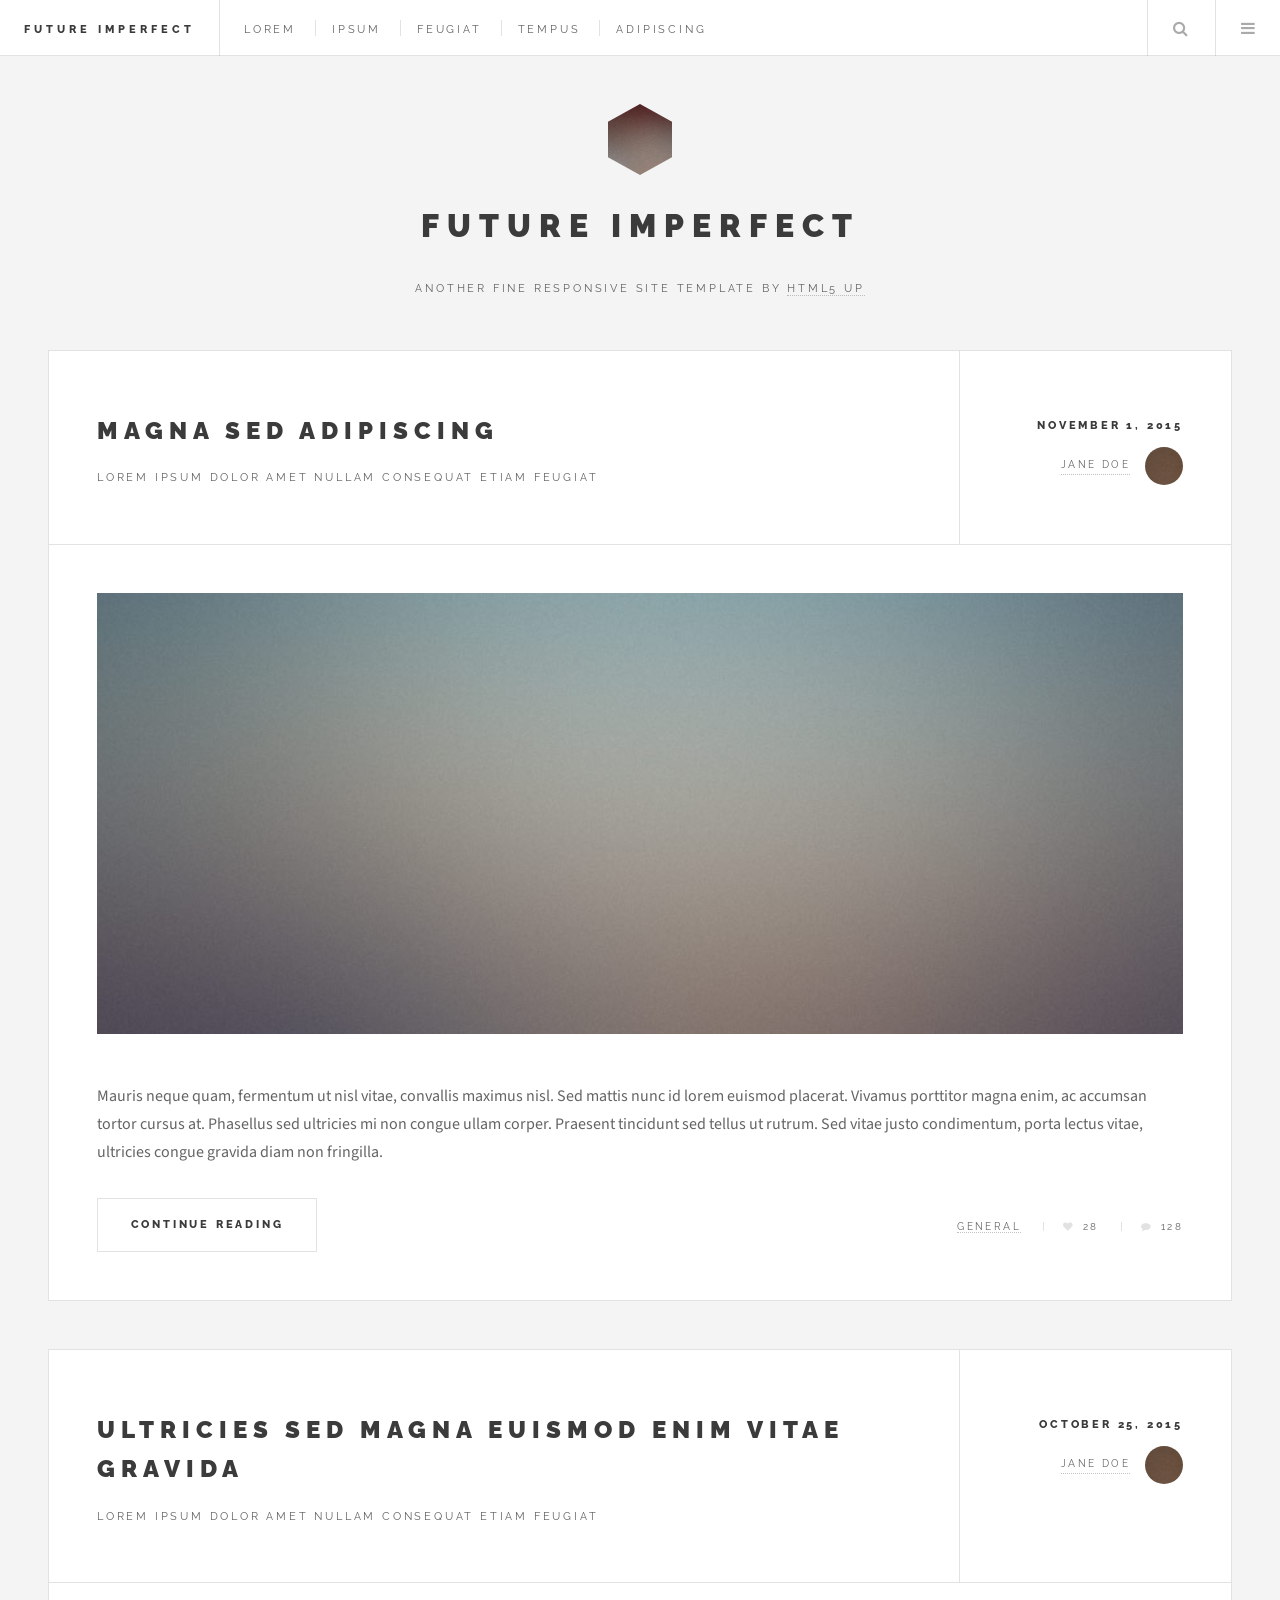
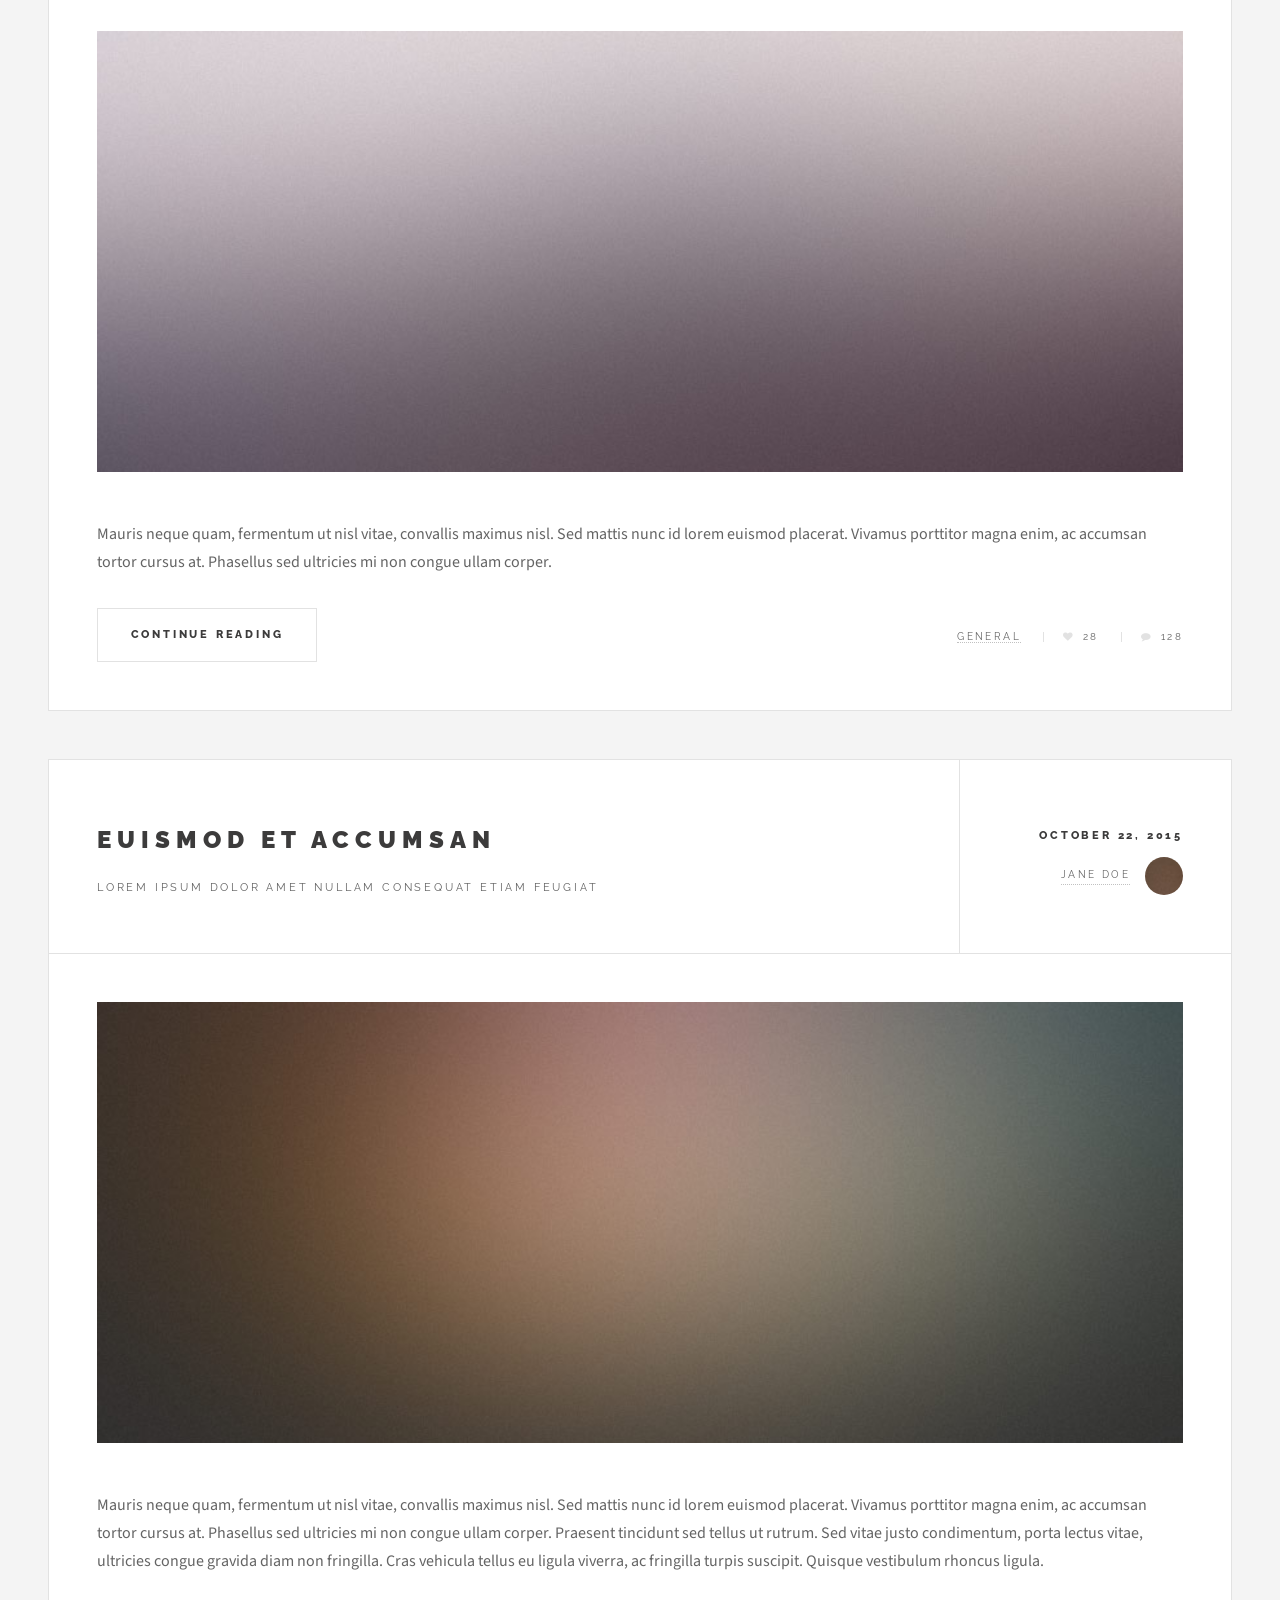
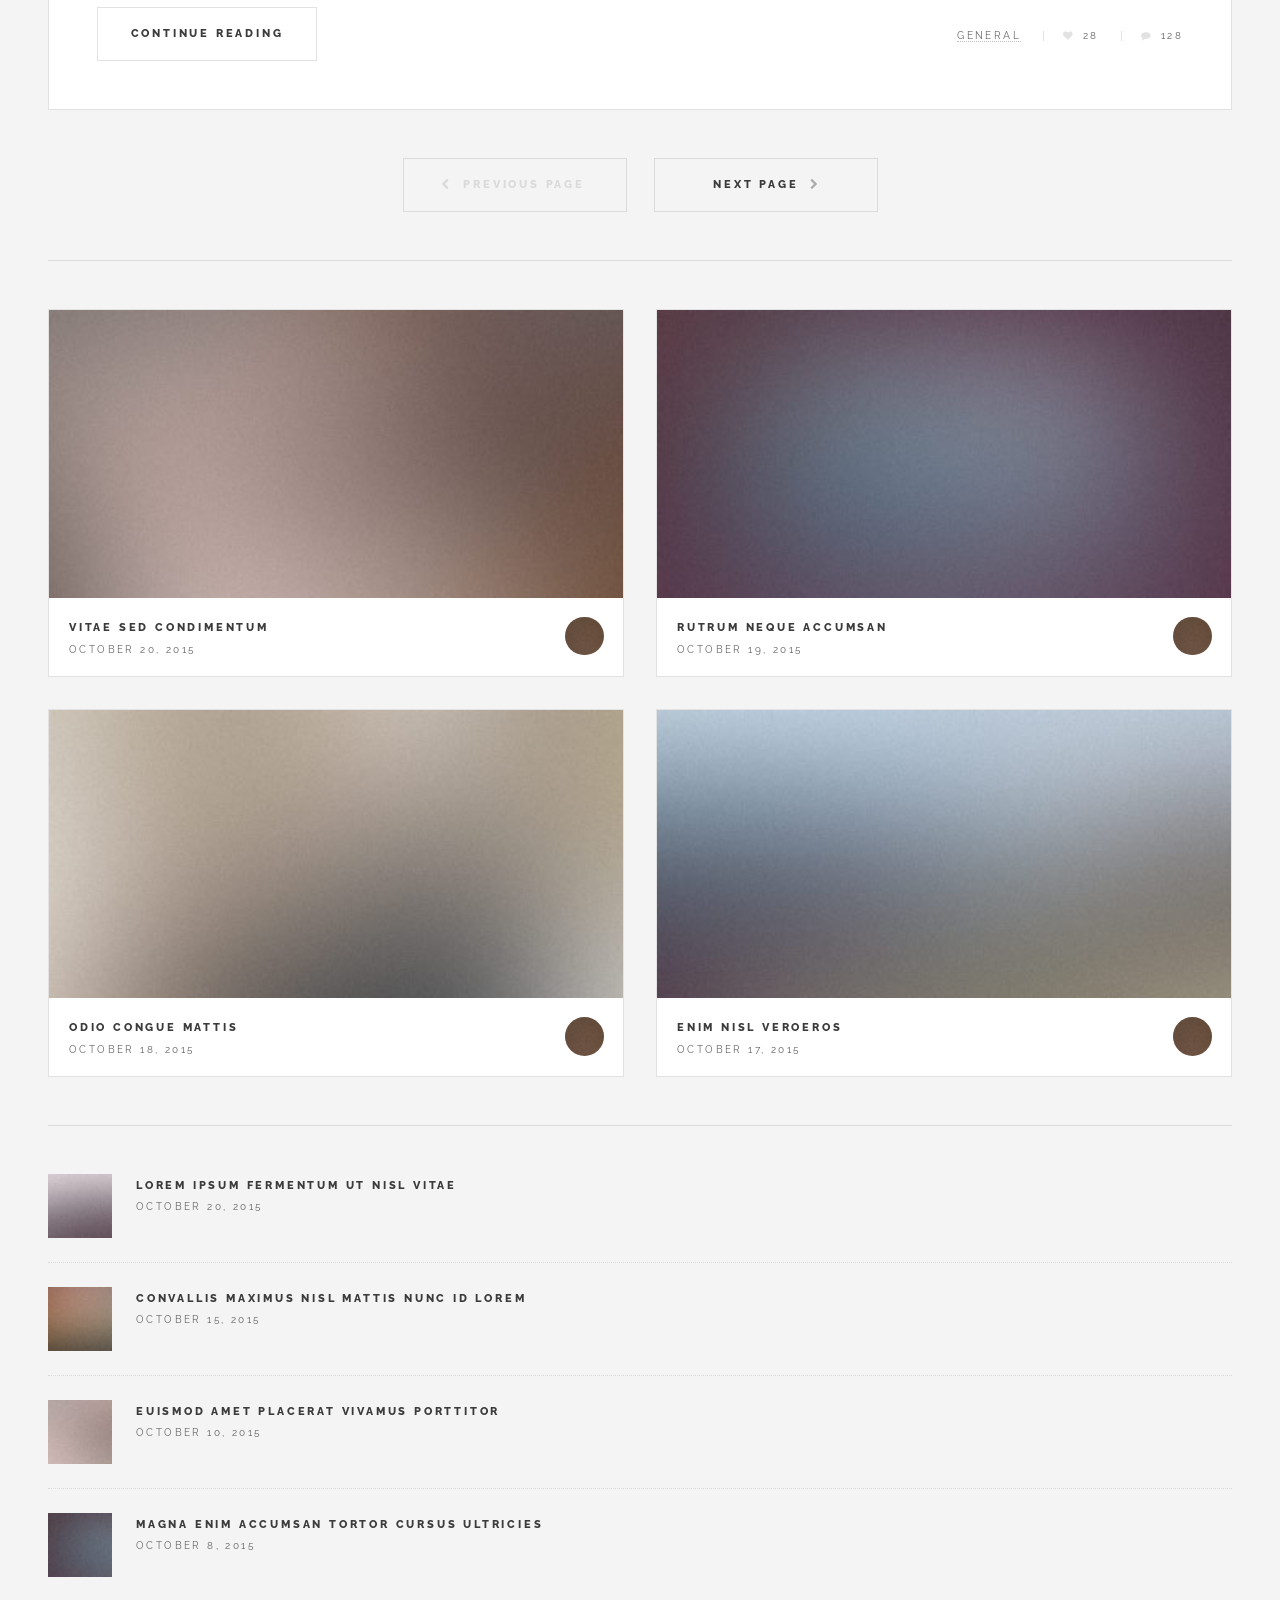
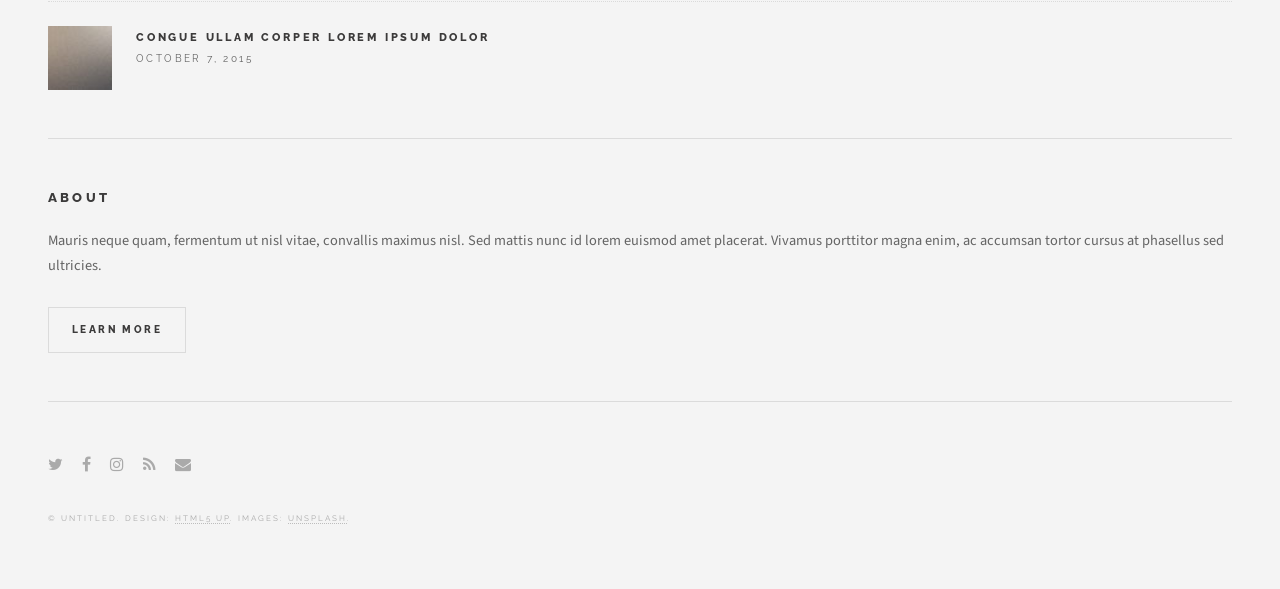
==== index.html @ 2a2ca104 "Init" ====
<!DOCTYPE HTML>
<!--
	Future Imperfect by HTML5 UP
	html5up.net | @ajlkn
	Free for personal and commercial use under the CCA 3.0 license (html5up.net/license)
-->
<html>
	<head>
		<title>Future Imperfect by HTML5 UP</title>
		<meta charset="utf-8" />
		<meta name="viewport" content="width=device-width, initial-scale=1" />
		<!--[if lte IE 8]><script src="assets/js/ie/html5shiv.js"></script><![endif]-->
		<link rel="stylesheet" href="assets/css/main.css" />
		<!--[if lte IE 9]><link rel="stylesheet" href="assets/css/ie9.css" /><![endif]-->
		<!--[if lte IE 8]><link rel="stylesheet" href="assets/css/ie8.css" /><![endif]-->
	</head>
	<body>

		<!-- Wrapper -->
			<div id="wrapper">

				<!-- Header -->
					<header id="header">
						<h1><a href="#">Future Imperfect</a></h1>
						<nav class="links">
							<ul>
								<li><a href="#">Lorem</a></li>
								<li><a href="#">Ipsum</a></li>
								<li><a href="#">Feugiat</a></li>
								<li><a href="#">Tempus</a></li>
								<li><a href="#">Adipiscing</a></li>
							</ul>
						</nav>
						<nav class="main">
							<ul>
								<li class="search">
									<a class="fa-search" href="#search">Search</a>
									<form id="search" method="get" action="#">
										<input type="text" name="query" placeholder="Search" />
									</form>
								</li>
								<li class="menu">
									<a class="fa-bars" href="#menu">Menu</a>
								</li>
							</ul>
						</nav>
					</header>

				<!-- Menu -->
					<section id="menu">

						<!-- Search -->
							<section>
								<form class="search" method="get" action="#">
									<input type="text" name="query" placeholder="Search" />
								</form>
							</section>

						<!-- Links -->
							<section>
								<ul class="links">
									<li>
										<a href="#">
											<h3>Lorem ipsum</h3>
											<p>Feugiat tempus veroeros dolor</p>
										</a>
									</li>
									<li>
										<a href="#">
											<h3>Dolor sit amet</h3>
											<p>Sed vitae justo condimentum</p>
										</a>
									</li>
									<li>
										<a href="#">
											<h3>Feugiat veroeros</h3>
											<p>Phasellus sed ultricies mi congue</p>
										</a>
									</li>
									<li>
										<a href="#">
											<h3>Etiam sed consequat</h3>
											<p>Porta lectus amet ultricies</p>
										</a>
									</li>
								</ul>
							</section>

						<!-- Actions -->
							<section>
								<ul class="actions vertical">
									<li><a href="#" class="button big fit">Log In</a></li>
								</ul>
							</section>

					</section>

				<!-- Main -->
					<div id="main">

						<!-- Post -->
							<article class="post">
								<header>
									<div class="title">
										<h2><a href="#">Magna sed adipiscing</a></h2>
										<p>Lorem ipsum dolor amet nullam consequat etiam feugiat</p>
									</div>
									<div class="meta">
										<time class="published" datetime="2015-11-01">November 1, 2015</time>
										<a href="#" class="author"><span class="name">Jane Doe</span><img src="images/avatar.jpg" alt="" /></a>
									</div>
								</header>
								<a href="#" class="image featured"><img src="images/pic01.jpg" alt="" /></a>
								<p>Mauris neque quam, fermentum ut nisl vitae, convallis maximus nisl. Sed mattis nunc id lorem euismod placerat. Vivamus porttitor magna enim, ac accumsan tortor cursus at. Phasellus sed ultricies mi non congue ullam corper. Praesent tincidunt sed tellus ut rutrum. Sed vitae justo condimentum, porta lectus vitae, ultricies congue gravida diam non fringilla.</p>
								<footer>
									<ul class="actions">
										<li><a href="#" class="button big">Continue Reading</a></li>
									</ul>
									<ul class="stats">
										<li><a href="#">General</a></li>
										<li><a href="#" class="icon fa-heart">28</a></li>
										<li><a href="#" class="icon fa-comment">128</a></li>
									</ul>
								</footer>
							</article>

						<!-- Post -->
							<article class="post">
								<header>
									<div class="title">
										<h2><a href="#">Ultricies sed magna euismod enim vitae gravida</a></h2>
										<p>Lorem ipsum dolor amet nullam consequat etiam feugiat</p>
									</div>
									<div class="meta">
										<time class="published" datetime="2015-10-25">October 25, 2015</time>
										<a href="#" class="author"><span class="name">Jane Doe</span><img src="images/avatar.jpg" alt="" /></a>
									</div>
								</header>
								<a href="#" class="image featured"><img src="images/pic02.jpg" alt="" /></a>
								<p>Mauris neque quam, fermentum ut nisl vitae, convallis maximus nisl. Sed mattis nunc id lorem euismod placerat. Vivamus porttitor magna enim, ac accumsan tortor cursus at. Phasellus sed ultricies mi non congue ullam corper.</p>
								<footer>
									<ul class="actions">
										<li><a href="#" class="button big">Continue Reading</a></li>
									</ul>
									<ul class="stats">
										<li><a href="#">General</a></li>
										<li><a href="#" class="icon fa-heart">28</a></li>
										<li><a href="#" class="icon fa-comment">128</a></li>
									</ul>
								</footer>
							</article>

						<!-- Post -->
							<article class="post">
								<header>
									<div class="title">
										<h2><a href="#">Euismod et accumsan</a></h2>
										<p>Lorem ipsum dolor amet nullam consequat etiam feugiat</p>
									</div>
									<div class="meta">
										<time class="published" datetime="2015-10-22">October 22, 2015</time>
										<a href="#" class="author"><span class="name">Jane Doe</span><img src="images/avatar.jpg" alt="" /></a>
									</div>
								</header>
								<a href="#" class="image featured"><img src="images/pic03.jpg" alt="" /></a>
								<p>Mauris neque quam, fermentum ut nisl vitae, convallis maximus nisl. Sed mattis nunc id lorem euismod placerat. Vivamus porttitor magna enim, ac accumsan tortor cursus at. Phasellus sed ultricies mi non congue ullam corper. Praesent tincidunt sed tellus ut rutrum. Sed vitae justo condimentum, porta lectus vitae, ultricies congue gravida diam non fringilla. Cras vehicula tellus eu ligula viverra, ac fringilla turpis suscipit. Quisque vestibulum rhoncus ligula.</p>
								<footer>
									<ul class="actions">
										<li><a href="#" class="button big">Continue Reading</a></li>
									</ul>
									<ul class="stats">
										<li><a href="#">General</a></li>
										<li><a href="#" class="icon fa-heart">28</a></li>
										<li><a href="#" class="icon fa-comment">128</a></li>
									</ul>
								</footer>
							</article>

						<!-- Post -->
						<!--
							<article class="post">
								<header>
									<div class="title">
										<h2><a href="#">Elements</a></h2>
										<p>Lorem ipsum dolor amet nullam consequat etiam feugiat</p>
									</div>
									<div class="meta">
										<time class="published" datetime="2015-10-18">October 18, 2015</time>
										<a href="#" class="author"><span class="name">Jane Doe</span><img src="images/avatar.jpg" alt="" /></a>
									</div>
								</header>

								<section>
									<h3>Text</h3>
									<p>This is <b>bold</b> and this is <strong>strong</strong>. This is <i>italic</i> and this is <em>emphasized</em>.
									This is <sup>superscript</sup> text and this is <sub>subscript</sub> text.
									This is <u>underlined</u> and this is code: <code>for (;;) { ... }</code>. Finally, <a href="#">this is a link</a>.</p>
									<hr />
									<p>Nunc lacinia ante nunc ac lobortis. Interdum adipiscing gravida odio porttitor sem non mi integer non faucibus ornare mi ut ante amet placerat aliquet. Volutpat eu sed ante lacinia sapien lorem accumsan varius montes viverra nibh in adipiscing blandit tempus accumsan.</p>
									<hr />
									<h2>Heading Level 2</h2>
									<h3>Heading Level 3</h3>
									<h4>Heading Level 4</h4>
									<hr />
									<h4>Blockquote</h4>
									<blockquote>Fringilla nisl. Donec accumsan interdum nisi, quis tincidunt felis sagittis eget tempus euismod. Vestibulum ante ipsum primis in faucibus vestibulum. Blandit adipiscing eu felis iaculis volutpat ac adipiscing accumsan faucibus. Vestibulum ante ipsum primis in faucibus lorem ipsum dolor sit amet nullam adipiscing eu felis.</blockquote>
									<h4>Preformatted</h4>
									<pre><code>i = 0;

while (!deck.isInOrder()) {
  print 'Iteration ' + i;
  deck.shuffle();
  i++;
}

print 'It took ' + i + ' iterations to sort the deck.';</code></pre>
								</section>

								<section>
									<h3>Lists</h3>
									<div class="row">
										<div class="6u 12u$(medium)">
											<h4>Unordered</h4>
											<ul>
												<li>Dolor pulvinar etiam.</li>
												<li>Sagittis adipiscing.</li>
												<li>Felis enim feugiat.</li>
											</ul>
											<h4>Alternate</h4>
											<ul class="alt">
												<li>Dolor pulvinar etiam.</li>
												<li>Sagittis adipiscing.</li>
												<li>Felis enim feugiat.</li>
											</ul>
										</div>
										<div class="6u$ 12u$(medium)">
											<h4>Ordered</h4>
											<ol>
												<li>Dolor pulvinar etiam.</li>
												<li>Etiam vel felis viverra.</li>
												<li>Felis enim feugiat.</li>
												<li>Dolor pulvinar etiam.</li>
												<li>Etiam vel felis lorem.</li>
												<li>Felis enim et feugiat.</li>
											</ol>
											<h4>Icons</h4>
											<ul class="icons">
												<li><a href="#" class="icon fa-twitter"><span class="label">Twitter</span></a></li>
												<li><a href="#" class="icon fa-facebook"><span class="label">Facebook</span></a></li>
												<li><a href="#" class="icon fa-instagram"><span class="label">Instagram</span></a></li>
												<li><a href="#" class="icon fa-github"><span class="label">Github</span></a></li>
											</ul>
										</div>
									</div>
									<h3>Actions</h3>
									<div class="row">
										<div class="6u 12u$(medium)">
											<ul class="actions">
												<li><a href="#" class="button">Default</a></li>
												<li><a href="#" class="button">Default</a></li>
												<li><a href="#" class="button">Default</a></li>
											</ul>
											<ul class="actions small">
												<li><a href="#" class="button small">Small</a></li>
												<li><a href="#" class="button small">Small</a></li>
												<li><a href="#" class="button small">Small</a></li>
											</ul>
											<ul class="actions vertical">
												<li><a href="#" class="button">Default</a></li>
												<li><a href="#" class="button">Default</a></li>
												<li><a href="#" class="button">Default</a></li>
											</ul>
											<ul class="actions vertical small">
												<li><a href="#" class="button small">Small</a></li>
												<li><a href="#" class="button small">Small</a></li>
												<li><a href="#" class="button small">Small</a></li>
											</ul>
										</div>
										<div class="6u 12u$(medium)">
											<ul class="actions vertical">
												<li><a href="#" class="button fit">Default</a></li>
												<li><a href="#" class="button fit">Default</a></li>
											</ul>
											<ul class="actions vertical small">
												<li><a href="#" class="button small fit">Small</a></li>
												<li><a href="#" class="button small fit">Small</a></li>
											</ul>
										</div>
									</div>
								</section>

								<section>
									<h3>Table</h3>
									<h4>Default</h4>
									<div class="table-wrapper">
										<table>
											<thead>
												<tr>
													<th>Name</th>
													<th>Description</th>
													<th>Price</th>
												</tr>
											</thead>
											<tbody>
												<tr>
													<td>Item One</td>
													<td>Ante turpis integer aliquet porttitor.</td>
													<td>29.99</td>
												</tr>
												<tr>
													<td>Item Two</td>
													<td>Vis ac commodo adipiscing arcu aliquet.</td>
													<td>19.99</td>
												</tr>
												<tr>
													<td>Item Three</td>
													<td> Morbi faucibus arcu accumsan lorem.</td>
													<td>29.99</td>
												</tr>
												<tr>
													<td>Item Four</td>
													<td>Vitae integer tempus condimentum.</td>
													<td>19.99</td>
												</tr>
												<tr>
													<td>Item Five</td>
													<td>Ante turpis integer aliquet porttitor.</td>
													<td>29.99</td>
												</tr>
											</tbody>
											<tfoot>
												<tr>
													<td colspan="2"></td>
													<td>100.00</td>
												</tr>
											</tfoot>
										</table>
									</div>

									<h4>Alternate</h4>
									<div class="table-wrapper">
										<table class="alt">
											<thead>
												<tr>
													<th>Name</th>
													<th>Description</th>
													<th>Price</th>
												</tr>
											</thead>
											<tbody>
												<tr>
													<td>Item One</td>
													<td>Ante turpis integer aliquet porttitor.</td>
													<td>29.99</td>
												</tr>
												<tr>
													<td>Item Two</td>
													<td>Vis ac commodo adipiscing arcu aliquet.</td>
													<td>19.99</td>
												</tr>
												<tr>
													<td>Item Three</td>
													<td> Morbi faucibus arcu accumsan lorem.</td>
													<td>29.99</td>
												</tr>
												<tr>
													<td>Item Four</td>
													<td>Vitae integer tempus condimentum.</td>
													<td>19.99</td>
												</tr>
												<tr>
													<td>Item Five</td>
													<td>Ante turpis integer aliquet porttitor.</td>
													<td>29.99</td>
												</tr>
											</tbody>
											<tfoot>
												<tr>
													<td colspan="2"></td>
													<td>100.00</td>
												</tr>
											</tfoot>
										</table>
									</div>
								</section>

								<section>
									<h3>Buttons</h3>
									<ul class="actions">
										<li><a href="#" class="button big">Big</a></li>
										<li><a href="#" class="button">Default</a></li>
										<li><a href="#" class="button small">Small</a></li>
									</ul>
									<ul class="actions fit">
										<li><a href="#" class="button fit">Fit</a></li>
										<li><a href="#" class="button fit">Fit</a></li>
										<li><a href="#" class="button fit">Fit</a></li>
									</ul>
									<ul class="actions fit small">
										<li><a href="#" class="button fit small">Fit + Small</a></li>
										<li><a href="#" class="button fit small">Fit + Small</a></li>
										<li><a href="#" class="button fit small">Fit + Small</a></li>
									</ul>
									<ul class="actions">
										<li><a href="#" class="button icon fa-download">Icon</a></li>
										<li><a href="#" class="button icon fa-upload">Icon</a></li>
										<li><a href="#" class="button icon fa-save">Icon</a></li>
									</ul>
									<ul class="actions">
										<li><span class="button disabled">Disabled</span></li>
										<li><span class="button disabled icon fa-download">Disabled</span></li>
									</ul>
								</section>

								<section>
									<h3>Form</h3>
									<form method="post" action="#">
										<div class="row uniform">
											<div class="6u 12u$(xsmall)">
												<input type="text" name="demo-name" id="demo-name" value="" placeholder="Name" />
											</div>
											<div class="6u$ 12u$(xsmall)">
												<input type="email" name="demo-email" id="demo-email" value="" placeholder="Email" />
											</div>
											<div class="12u$">
												<div class="select-wrapper">
													<select name="demo-category" id="demo-category">
														<option value="">- Category -</option>
														<option value="1">Manufacturing</option>
														<option value="1">Shipping</option>
														<option value="1">Administration</option>
														<option value="1">Human Resources</option>
													</select>
												</div>
											</div>
											<div class="4u 12u$(small)">
												<input type="radio" id="demo-priority-low" name="demo-priority" checked>
												<label for="demo-priority-low">Low</label>
											</div>
											<div class="4u 12u$(small)">
												<input type="radio" id="demo-priority-normal" name="demo-priority">
												<label for="demo-priority-normal">Normal</label>
											</div>
											<div class="4u$ 12u$(small)">
												<input type="radio" id="demo-priority-high" name="demo-priority">
												<label for="demo-priority-high">High</label>
											</div>
											<div class="6u 12u$(small)">
												<input type="checkbox" id="demo-copy" name="demo-copy">
												<label for="demo-copy">Email me a copy</label>
											</div>
											<div class="6u$ 12u$(small)">
												<input type="checkbox" id="demo-human" name="demo-human" checked>
												<label for="demo-human">Not a robot</label>
											</div>
											<div class="12u$">
												<textarea name="demo-message" id="demo-message" placeholder="Enter your message" rows="6"></textarea>
											</div>
											<div class="12u$">
												<ul class="actions">
													<li><input type="submit" value="Send Message" /></li>
													<li><input type="reset" value="Reset" /></li>
												</ul>
											</div>
										</div>
									</form>
								</section>

								<section>
									<h3>Image</h3>
									<h4>Fit</h4>
									<div class="box alt">
										<div class="row uniform">
											<div class="12u$"><span class="image fit"><img src="images/pic02.jpg" alt="" /></span></div>
											<div class="4u"><span class="image fit"><img src="images/pic04.jpg" alt="" /></span></div>
											<div class="4u"><span class="image fit"><img src="images/pic05.jpg" alt="" /></span></div>
											<div class="4u$"><span class="image fit"><img src="images/pic06.jpg" alt="" /></span></div>
											<div class="4u"><span class="image fit"><img src="images/pic06.jpg" alt="" /></span></div>
											<div class="4u"><span class="image fit"><img src="images/pic04.jpg" alt="" /></span></div>
											<div class="4u$"><span class="image fit"><img src="images/pic05.jpg" alt="" /></span></div>
											<div class="4u"><span class="image fit"><img src="images/pic05.jpg" alt="" /></span></div>
											<div class="4u"><span class="image fit"><img src="images/pic06.jpg" alt="" /></span></div>
											<div class="4u$"><span class="image fit"><img src="images/pic04.jpg" alt="" /></span></div>
										</div>
									</div>
									<h4>Left &amp; Right</h4>
									<p><span class="image left"><img src="images/pic07.jpg" alt="" /></span>Fringilla nisl. Donec accumsan interdum nisi, quis tincidunt felis sagittis eget. tempus euismod. Vestibulum ante ipsum primis in faucibus vestibulum. Blandit adipiscing eu felis iaculis volutpat ac adipiscing accumsan eu faucibus. Integer ac pellentesque praesent tincidunt felis sagittis eget. tempus euismod. Vestibulum ante ipsum primis in faucibus vestibulum. Blandit adipiscing eu felis iaculis volutpat ac adipiscing accumsan eu faucibus. Integer ac pellentesque praesent. Donec accumsan interdum nisi, quis tincidunt felis sagittis eget. tempus euismod. Vestibulum ante ipsum primis in faucibus vestibulum. Blandit adipiscing eu felis iaculis volutpat ac adipiscing accumsan eu faucibus. Integer ac pellentesque praesent tincidunt felis sagittis eget. tempus euismod. Vestibulum ante ipsum primis in faucibus vestibulum. Blandit adipiscing eu felis iaculis volutpat ac adipiscing accumsan eu faucibus. Integer ac pellentesque praesent. Blandit adipiscing eu felis iaculis volutpat ac adipiscing accumsan eu faucibus. Integer ac pellentesque praesent tincidunt felis sagittis eget. tempus euismod. Vestibulum ante ipsum primis in faucibus vestibulum. Blandit adipiscing eu felis iaculis volutpat ac adipiscing accumsan eu faucibus. Integer ac pellentesque praesent.</p>
									<p><span class="image right"><img src="images/pic04.jpg" alt="" /></span>Fringilla nisl. Donec accumsan interdum nisi, quis tincidunt felis sagittis eget. tempus euismod. Vestibulum ante ipsum primis in faucibus vestibulum. Blandit adipiscing eu felis iaculis volutpat ac adipiscing accumsan eu faucibus. Integer ac pellentesque praesent tincidunt felis sagittis eget. tempus euismod. Vestibulum ante ipsum primis in faucibus vestibulum. Blandit adipiscing eu felis iaculis volutpat ac adipiscing accumsan eu faucibus. Integer ac pellentesque praesent. Donec accumsan interdum nisi, quis tincidunt felis sagittis eget. tempus euismod. Vestibulum ante ipsum primis in faucibus vestibulum. Blandit adipiscing eu felis iaculis volutpat ac adipiscing accumsan eu faucibus. Integer ac pellentesque praesent tincidunt felis sagittis eget. tempus euismod. Vestibulum ante ipsum primis in faucibus vestibulum. Blandit adipiscing eu felis iaculis volutpat ac adipiscing accumsan eu faucibus. Integer ac pellentesque praesent. Blandit adipiscing eu felis iaculis volutpat ac adipiscing accumsan eu faucibus. Integer ac pellentesque praesent tincidunt felis sagittis eget. tempus euismod. Vestibulum ante ipsum primis in faucibus vestibulum. Blandit adipiscing eu felis iaculis volutpat ac adipiscing accumsan eu faucibus. Integer ac pellentesque praesent.</p>
								</section>

							</article>
						-->

						<!-- Pagination -->
							<ul class="actions pagination">
								<li><a href="" class="disabled button big previous">Previous Page</a></li>
								<li><a href="#" class="button big next">Next Page</a></li>
							</ul>

					</div>

				<!-- Sidebar -->
					<section id="sidebar">

						<!-- Intro -->
							<section id="intro">
								<a href="#" class="logo"><img src="images/logo.jpg" alt="" /></a>
								<header>
									<h2>Future Imperfect</h2>
									<p>Another fine responsive site template by <a href="http://html5up.net">HTML5 UP</a></p>
								</header>
							</section>

						<!-- Mini Posts -->
							<section>
								<div class="mini-posts">

									<!-- Mini Post -->
										<article class="mini-post">
											<header>
												<h3><a href="#">Vitae sed condimentum</a></h3>
												<time class="published" datetime="2015-10-20">October 20, 2015</time>
												<a href="#" class="author"><img src="images/avatar.jpg" alt="" /></a>
											</header>
											<a href="#" class="image"><img src="images/pic04.jpg" alt="" /></a>
										</article>

									<!-- Mini Post -->
										<article class="mini-post">
											<header>
												<h3><a href="#">Rutrum neque accumsan</a></h3>
												<time class="published" datetime="2015-10-19">October 19, 2015</time>
												<a href="#" class="author"><img src="images/avatar.jpg" alt="" /></a>
											</header>
											<a href="#" class="image"><img src="images/pic05.jpg" alt="" /></a>
										</article>

									<!-- Mini Post -->
										<article class="mini-post">
											<header>
												<h3><a href="#">Odio congue mattis</a></h3>
												<time class="published" datetime="2015-10-18">October 18, 2015</time>
												<a href="#" class="author"><img src="images/avatar.jpg" alt="" /></a>
											</header>
											<a href="#" class="image"><img src="images/pic06.jpg" alt="" /></a>
										</article>

									<!-- Mini Post -->
										<article class="mini-post">
											<header>
												<h3><a href="#">Enim nisl veroeros</a></h3>
												<time class="published" datetime="2015-10-17">October 17, 2015</time>
												<a href="#" class="author"><img src="images/avatar.jpg" alt="" /></a>
											</header>
											<a href="#" class="image"><img src="images/pic07.jpg" alt="" /></a>
										</article>

								</div>
							</section>

						<!-- Posts List -->
							<section>
								<ul class="posts">
									<li>
										<article>
											<header>
												<h3><a href="#">Lorem ipsum fermentum ut nisl vitae</a></h3>
												<time class="published" datetime="2015-10-20">October 20, 2015</time>
											</header>
											<a href="#" class="image"><img src="images/pic08.jpg" alt="" /></a>
										</article>
									</li>
									<li>
										<article>
											<header>
												<h3><a href="#">Convallis maximus nisl mattis nunc id lorem</a></h3>
												<time class="published" datetime="2015-10-15">October 15, 2015</time>
											</header>
											<a href="#" class="image"><img src="images/pic09.jpg" alt="" /></a>
										</article>
									</li>
									<li>
										<article>
											<header>
												<h3><a href="#">Euismod amet placerat vivamus porttitor</a></h3>
												<time class="published" datetime="2015-10-10">October 10, 2015</time>
											</header>
											<a href="#" class="image"><img src="images/pic10.jpg" alt="" /></a>
										</article>
									</li>
									<li>
										<article>
											<header>
												<h3><a href="#">Magna enim accumsan tortor cursus ultricies</a></h3>
												<time class="published" datetime="2015-10-08">October 8, 2015</time>
											</header>
											<a href="#" class="image"><img src="images/pic11.jpg" alt="" /></a>
										</article>
									</li>
									<li>
										<article>
											<header>
												<h3><a href="#">Congue ullam corper lorem ipsum dolor</a></h3>
												<time class="published" datetime="2015-10-06">October 7, 2015</time>
											</header>
											<a href="#" class="image"><img src="images/pic12.jpg" alt="" /></a>
										</article>
									</li>
								</ul>
							</section>

						<!-- About -->
							<section class="blurb">
								<h2>About</h2>
								<p>Mauris neque quam, fermentum ut nisl vitae, convallis maximus nisl. Sed mattis nunc id lorem euismod amet placerat. Vivamus porttitor magna enim, ac accumsan tortor cursus at phasellus sed ultricies.</p>
								<ul class="actions">
									<li><a href="#" class="button">Learn More</a></li>
								</ul>
							</section>

						<!-- Footer -->
							<section id="footer">
								<ul class="icons">
									<li><a href="#" class="fa-twitter"><span class="label">Twitter</span></a></li>
									<li><a href="#" class="fa-facebook"><span class="label">Facebook</span></a></li>
									<li><a href="#" class="fa-instagram"><span class="label">Instagram</span></a></li>
									<li><a href="#" class="fa-rss"><span class="label">RSS</span></a></li>
									<li><a href="#" class="fa-envelope"><span class="label">Email</span></a></li>
								</ul>
								<p class="copyright">&copy; Untitled. Design: <a href="http://html5up.net">HTML5 UP</a>. Images: <a href="http://unsplash.com">Unsplash</a>.</p>
							</section>

					</section>

			</div>

		<!-- Scripts -->
			<script src="assets/js/jquery.min.js"></script>
			<script src="assets/js/skel.min.js"></script>
			<script src="assets/js/util.js"></script>
			<!--[if lte IE 8]><script src="assets/js/ie/respond.min.js"></script><![endif]-->
			<script src="assets/js/main.js"></script>

	</body>
</html>
---- assets/css/main.css ----
@import url(font-awesome.min.css);
@import url("https://fonts.googleapis.com/css?family=Source+Sans+Pro:400,700|Raleway:400,800,900");

/*
	Future Imperfect by HTML5 UP
	html5up.net | @ajlkn
	Free for personal and commercial use under the CCA 3.0 license (html5up.net/license)
*/

/* Reset */

	html, body, div, span, applet, object, iframe, h1, h2, h3, h4, h5, h6, p, blockquote, pre, a, abbr, acronym, address, big, cite, code, del, dfn, em, img, ins, kbd, q, s, samp, small, strike, strong, sub, sup, tt, var, b, u, i, center, dl, dt, dd, ol, ul, li, fieldset, form, label, legend, table, caption, tbody, tfoot, thead, tr, th, td, article, aside, canvas, details, embed, figure, figcaption, footer, header, hgroup, menu, nav, output, ruby, section, summary, time, mark, audio, video {
		margin: 0;
		padding: 0;
		border: 0;
		font-size: 100%;
		font: inherit;
		vertical-align: baseline;
	}

	article, aside, details, figcaption, figure, footer, header, hgroup, menu, nav, section {
		display: block;
	}

	body {
		line-height: 1;
	}

	ol, ul {
		list-style: none;
	}

	blockquote, q {
		quotes: none;
	}

	blockquote:before, blockquote:after, q:before, q:after {
		content: '';
		content: none;
	}

	table {
		border-collapse: collapse;
		border-spacing: 0;
	}

	body {
		-webkit-text-size-adjust: none;
	}

/* Box Model */

	*, *:before, *:after {
		-moz-box-sizing: border-box;
		-webkit-box-sizing: border-box;
		box-sizing: border-box;
	}

/* Grid */

	.row {
		border-bottom: solid 1px transparent;
		-moz-box-sizing: border-box;
		-webkit-box-sizing: border-box;
		box-sizing: border-box;
	}

	.row > * {
		float: left;
		-moz-box-sizing: border-box;
		-webkit-box-sizing: border-box;
		box-sizing: border-box;
	}

	.row:after, .row:before {
		content: '';
		display: block;
		clear: both;
		height: 0;
	}

	.row.uniform > * > :first-child {
		margin-top: 0;
	}

	.row.uniform > * > :last-child {
		margin-bottom: 0;
	}

	.row.\30 \25 > * {
		padding: 0 0 0 0em;
	}

	.row.\30 \25 {
		margin: 0 0 -1px 0em;
	}

	.row.uniform.\30 \25 > * {
		padding: 0em 0 0 0em;
	}

	.row.uniform.\30 \25 {
		margin: 0em 0 -1px 0em;
	}

	.row > * {
		padding: 0 0 0 1em;
	}

	.row {
		margin: 0 0 -1px -1em;
	}

	.row.uniform > * {
		padding: 1em 0 0 1em;
	}

	.row.uniform {
		margin: -1em 0 -1px -1em;
	}

	.row.\32 00\25 > * {
		padding: 0 0 0 2em;
	}

	.row.\32 00\25 {
		margin: 0 0 -1px -2em;
	}

	.row.uniform.\32 00\25 > * {
		padding: 2em 0 0 2em;
	}

	.row.uniform.\32 00\25 {
		margin: -2em 0 -1px -2em;
	}

	.row.\31 50\25 > * {
		padding: 0 0 0 1.5em;
	}

	.row.\31 50\25 {
		margin: 0 0 -1px -1.5em;
	}

	.row.uniform.\31 50\25 > * {
		padding: 1.5em 0 0 1.5em;
	}

	.row.uniform.\31 50\25 {
		margin: -1.5em 0 -1px -1.5em;
	}

	.row.\35 0\25 > * {
		padding: 0 0 0 0.5em;
	}

	.row.\35 0\25 {
		margin: 0 0 -1px -0.5em;
	}

	.row.uniform.\35 0\25 > * {
		padding: 0.5em 0 0 0.5em;
	}

	.row.uniform.\35 0\25 {
		margin: -0.5em 0 -1px -0.5em;
	}

	.row.\32 5\25 > * {
		padding: 0 0 0 0.25em;
	}

	.row.\32 5\25 {
		margin: 0 0 -1px -0.25em;
	}

	.row.uniform.\32 5\25 > * {
		padding: 0.25em 0 0 0.25em;
	}

	.row.uniform.\32 5\25 {
		margin: -0.25em 0 -1px -0.25em;
	}

	.\31 2u, .\31 2u\24 {
		width: 100%;
		clear: none;
		margin-left: 0;
	}

	.\31 1u, .\31 1u\24 {
		width: 91.6666666667%;
		clear: none;
		margin-left: 0;
	}

	.\31 0u, .\31 0u\24 {
		width: 83.3333333333%;
		clear: none;
		margin-left: 0;
	}

	.\39 u, .\39 u\24 {
		width: 75%;
		clear: none;
		margin-left: 0;
	}

	.\38 u, .\38 u\24 {
		width: 66.6666666667%;
		clear: none;
		margin-left: 0;
	}

	.\37 u, .\37 u\24 {
		width: 58.3333333333%;
		clear: none;
		margin-left: 0;
	}

	.\36 u, .\36 u\24 {
		width: 50%;
		clear: none;
		margin-left: 0;
	}

	.\35 u, .\35 u\24 {
		width: 41.6666666667%;
		clear: none;
		margin-left: 0;
	}

	.\34 u, .\34 u\24 {
		width: 33.3333333333%;
		clear: none;
		margin-left: 0;
	}

	.\33 u, .\33 u\24 {
		width: 25%;
		clear: none;
		margin-left: 0;
	}

	.\32 u, .\32 u\24 {
		width: 16.6666666667%;
		clear: none;
		margin-left: 0;
	}

	.\31 u, .\31 u\24 {
		width: 8.3333333333%;
		clear: none;
		margin-left: 0;
	}

	.\31 2u\24 + *,
	.\31 1u\24 + *,
	.\31 0u\24 + *,
	.\39 u\24 + *,
	.\38 u\24 + *,
	.\37 u\24 + *,
	.\36 u\24 + *,
	.\35 u\24 + *,
	.\34 u\24 + *,
	.\33 u\24 + *,
	.\32 u\24 + *,
	.\31 u\24 + * {
		clear: left;
	}

	.\-11u {
		margin-left: 91.66667%;
	}

	.\-10u {
		margin-left: 83.33333%;
	}

	.\-9u {
		margin-left: 75%;
	}

	.\-8u {
		margin-left: 66.66667%;
	}

	.\-7u {
		margin-left: 58.33333%;
	}

	.\-6u {
		margin-left: 50%;
	}

	.\-5u {
		margin-left: 41.66667%;
	}

	.\-4u {
		margin-left: 33.33333%;
	}

	.\-3u {
		margin-left: 25%;
	}

	.\-2u {
		margin-left: 16.66667%;
	}

	.\-1u {
		margin-left: 8.33333%;
	}

	@media screen and (max-width: 1680px) {

		.row > * {
			padding: 0 0 0 1em;
		}

		.row {
			margin: 0 0 -1px -1em;
		}

		.row.uniform > * {
			padding: 1em 0 0 1em;
		}

		.row.uniform {
			margin: -1em 0 -1px -1em;
		}

		.row.\32 00\25 > * {
			padding: 0 0 0 2em;
		}

		.row.\32 00\25 {
			margin: 0 0 -1px -2em;
		}

		.row.uniform.\32 00\25 > * {
			padding: 2em 0 0 2em;
		}

		.row.uniform.\32 00\25 {
			margin: -2em 0 -1px -2em;
		}

		.row.\31 50\25 > * {
			padding: 0 0 0 1.5em;
		}

		.row.\31 50\25 {
			margin: 0 0 -1px -1.5em;
		}

		.row.uniform.\31 50\25 > * {
			padding: 1.5em 0 0 1.5em;
		}

		.row.uniform.\31 50\25 {
			margin: -1.5em 0 -1px -1.5em;
		}

		.row.\35 0\25 > * {
			padding: 0 0 0 0.5em;
		}

		.row.\35 0\25 {
			margin: 0 0 -1px -0.5em;
		}

		.row.uniform.\35 0\25 > * {
			padding: 0.5em 0 0 0.5em;
		}

		.row.uniform.\35 0\25 {
			margin: -0.5em 0 -1px -0.5em;
		}

		.row.\32 5\25 > * {
			padding: 0 0 0 0.25em;
		}

		.row.\32 5\25 {
			margin: 0 0 -1px -0.25em;
		}

		.row.uniform.\32 5\25 > * {
			padding: 0.25em 0 0 0.25em;
		}

		.row.uniform.\32 5\25 {
			margin: -0.25em 0 -1px -0.25em;
		}

		.\31 2u\28xlarge\29, .\31 2u\24\28xlarge\29 {
			width: 100%;
			clear: none;
			margin-left: 0;
		}

		.\31 1u\28xlarge\29, .\31 1u\24\28xlarge\29 {
			width: 91.6666666667%;
			clear: none;
			margin-left: 0;
		}

		.\31 0u\28xlarge\29, .\31 0u\24\28xlarge\29 {
			width: 83.3333333333%;
			clear: none;
			margin-left: 0;
		}

		.\39 u\28xlarge\29, .\39 u\24\28xlarge\29 {
			width: 75%;
			clear: none;
			margin-left: 0;
		}

		.\38 u\28xlarge\29, .\38 u\24\28xlarge\29 {
			width: 66.6666666667%;
			clear: none;
			margin-left: 0;
		}

		.\37 u\28xlarge\29, .\37 u\24\28xlarge\29 {
			width: 58.3333333333%;
			clear: none;
			margin-left: 0;
		}

		.\36 u\28xlarge\29, .\36 u\24\28xlarge\29 {
			width: 50%;
			clear: none;
			margin-left: 0;
		}

		.\35 u\28xlarge\29, .\35 u\24\28xlarge\29 {
			width: 41.6666666667%;
			clear: none;
			margin-left: 0;
		}

		.\34 u\28xlarge\29, .\34 u\24\28xlarge\29 {
			width: 33.3333333333%;
			clear: none;
			margin-left: 0;
		}

		.\33 u\28xlarge\29, .\33 u\24\28xlarge\29 {
			width: 25%;
			clear: none;
			margin-left: 0;
		}

		.\32 u\28xlarge\29, .\32 u\24\28xlarge\29 {
			width: 16.6666666667%;
			clear: none;
			margin-left: 0;
		}

		.\31 u\28xlarge\29, .\31 u\24\28xlarge\29 {
			width: 8.3333333333%;
			clear: none;
			margin-left: 0;
		}

		.\31 2u\24\28xlarge\29 + *,
		.\31 1u\24\28xlarge\29 + *,
		.\31 0u\24\28xlarge\29 + *,
		.\39 u\24\28xlarge\29 + *,
		.\38 u\24\28xlarge\29 + *,
		.\37 u\24\28xlarge\29 + *,
		.\36 u\24\28xlarge\29 + *,
		.\35 u\24\28xlarge\29 + *,
		.\34 u\24\28xlarge\29 + *,
		.\33 u\24\28xlarge\29 + *,
		.\32 u\24\28xlarge\29 + *,
		.\31 u\24\28xlarge\29 + * {
			clear: left;
		}

		.\-11u\28xlarge\29 {
			margin-left: 91.66667%;
		}

		.\-10u\28xlarge\29 {
			margin-left: 83.33333%;
		}

		.\-9u\28xlarge\29 {
			margin-left: 75%;
		}

		.\-8u\28xlarge\29 {
			margin-left: 66.66667%;
		}

		.\-7u\28xlarge\29 {
			margin-left: 58.33333%;
		}

		.\-6u\28xlarge\29 {
			margin-left: 50%;
		}

		.\-5u\28xlarge\29 {
			margin-left: 41.66667%;
		}

		.\-4u\28xlarge\29 {
			margin-left: 33.33333%;
		}

		.\-3u\28xlarge\29 {
			margin-left: 25%;
		}

		.\-2u\28xlarge\29 {
			margin-left: 16.66667%;
		}

		.\-1u\28xlarge\29 {
			margin-left: 8.33333%;
		}

	}

	@media screen and (max-width: 1280px) {

		.row > * {
			padding: 0 0 0 1em;
		}

		.row {
			margin: 0 0 -1px -1em;
		}

		.row.uniform > * {
			padding: 1em 0 0 1em;
		}

		.row.uniform {
			margin: -1em 0 -1px -1em;
		}

		.row.\32 00\25 > * {
			padding: 0 0 0 2em;
		}

		.row.\32 00\25 {
			margin: 0 0 -1px -2em;
		}

		.row.uniform.\32 00\25 > * {
			padding: 2em 0 0 2em;
		}

		.row.uniform.\32 00\25 {
			margin: -2em 0 -1px -2em;
		}

		.row.\31 50\25 > * {
			padding: 0 0 0 1.5em;
		}

		.row.\31 50\25 {
			margin: 0 0 -1px -1.5em;
		}

		.row.uniform.\31 50\25 > * {
			padding: 1.5em 0 0 1.5em;
		}

		.row.uniform.\31 50\25 {
			margin: -1.5em 0 -1px -1.5em;
		}

		.row.\35 0\25 > * {
			padding: 0 0 0 0.5em;
		}

		.row.\35 0\25 {
			margin: 0 0 -1px -0.5em;
		}

		.row.uniform.\35 0\25 > * {
			padding: 0.5em 0 0 0.5em;
		}

		.row.uniform.\35 0\25 {
			margin: -0.5em 0 -1px -0.5em;
		}

		.row.\32 5\25 > * {
			padding: 0 0 0 0.25em;
		}

		.row.\32 5\25 {
			margin: 0 0 -1px -0.25em;
		}

		.row.uniform.\32 5\25 > * {
			padding: 0.25em 0 0 0.25em;
		}

		.row.uniform.\32 5\25 {
			margin: -0.25em 0 -1px -0.25em;
		}

		.\31 2u\28large\29, .\31 2u\24\28large\29 {
			width: 100%;
			clear: none;
			margin-left: 0;
		}

		.\31 1u\28large\29, .\31 1u\24\28large\29 {
			width: 91.6666666667%;
			clear: none;
			margin-left: 0;
		}

		.\31 0u\28large\29, .\31 0u\24\28large\29 {
			width: 83.3333333333%;
			clear: none;
			margin-left: 0;
		}

		.\39 u\28large\29, .\39 u\24\28large\29 {
			width: 75%;
			clear: none;
			margin-left: 0;
		}

		.\38 u\28large\29, .\38 u\24\28large\29 {
			width: 66.6666666667%;
			clear: none;
			margin-left: 0;
		}

		.\37 u\28large\29, .\37 u\24\28large\29 {
			width: 58.3333333333%;
			clear: none;
			margin-left: 0;
		}

		.\36 u\28large\29, .\36 u\24\28large\29 {
			width: 50%;
			clear: none;
			margin-left: 0;
		}

		.\35 u\28large\29, .\35 u\24\28large\29 {
			width: 41.6666666667%;
			clear: none;
			margin-left: 0;
		}

		.\34 u\28large\29, .\34 u\24\28large\29 {
			width: 33.3333333333%;
			clear: none;
			margin-left: 0;
		}

		.\33 u\28large\29, .\33 u\24\28large\29 {
			width: 25%;
			clear: none;
			margin-left: 0;
		}

		.\32 u\28large\29, .\32 u\24\28large\29 {
			width: 16.6666666667%;
			clear: none;
			margin-left: 0;
		}

		.\31 u\28large\29, .\31 u\24\28large\29 {
			width: 8.3333333333%;
			clear: none;
			margin-left: 0;
		}

		.\31 2u\24\28large\29 + *,
		.\31 1u\24\28large\29 + *,
		.\31 0u\24\28large\29 + *,
		.\39 u\24\28large\29 + *,
		.\38 u\24\28large\29 + *,
		.\37 u\24\28large\29 + *,
		.\36 u\24\28large\29 + *,
		.\35 u\24\28large\29 + *,
		.\34 u\24\28large\29 + *,
		.\33 u\24\28large\29 + *,
		.\32 u\24\28large\29 + *,
		.\31 u\24\28large\29 + * {
			clear: left;
		}

		.\-11u\28large\29 {
			margin-left: 91.66667%;
		}

		.\-10u\28large\29 {
			margin-left: 83.33333%;
		}

		.\-9u\28large\29 {
			margin-left: 75%;
		}

		.\-8u\28large\29 {
			margin-left: 66.66667%;
		}

		.\-7u\28large\29 {
			margin-left: 58.33333%;
		}

		.\-6u\28large\29 {
			margin-left: 50%;
		}

		.\-5u\28large\29 {
			margin-left: 41.66667%;
		}

		.\-4u\28large\29 {
			margin-left: 33.33333%;
		}

		.\-3u\28large\29 {
			margin-left: 25%;
		}

		.\-2u\28large\29 {
			margin-left: 16.66667%;
		}

		.\-1u\28large\29 {
			margin-left: 8.33333%;
		}

	}

	@media screen and (max-width: 980px) {

		.row > * {
			padding: 0 0 0 1em;
		}

		.row {
			margin: 0 0 -1px -1em;
		}

		.row.uniform > * {
			padding: 1em 0 0 1em;
		}

		.row.uniform {
			margin: -1em 0 -1px -1em;
		}

		.row.\32 00\25 > * {
			padding: 0 0 0 2em;
		}

		.row.\32 00\25 {
			margin: 0 0 -1px -2em;
		}

		.row.uniform.\32 00\25 > * {
			padding: 2em 0 0 2em;
		}

		.row.uniform.\32 00\25 {
			margin: -2em 0 -1px -2em;
		}

		.row.\31 50\25 > * {
			padding: 0 0 0 1.5em;
		}

		.row.\31 50\25 {
			margin: 0 0 -1px -1.5em;
		}

		.row.uniform.\31 50\25 > * {
			padding: 1.5em 0 0 1.5em;
		}

		.row.uniform.\31 50\25 {
			margin: -1.5em 0 -1px -1.5em;
		}

		.row.\35 0\25 > * {
			padding: 0 0 0 0.5em;
		}

		.row.\35 0\25 {
			margin: 0 0 -1px -0.5em;
		}

		.row.uniform.\35 0\25 > * {
			padding: 0.5em 0 0 0.5em;
		}

		.row.uniform.\35 0\25 {
			margin: -0.5em 0 -1px -0.5em;
		}

		.row.\32 5\25 > * {
			padding: 0 0 0 0.25em;
		}

		.row.\32 5\25 {
			margin: 0 0 -1px -0.25em;
		}

		.row.uniform.\32 5\25 > * {
			padding: 0.25em 0 0 0.25em;
		}

		.row.uniform.\32 5\25 {
			margin: -0.25em 0 -1px -0.25em;
		}

		.\31 2u\28medium\29, .\31 2u\24\28medium\29 {
			width: 100%;
			clear: none;
			margin-left: 0;
		}

		.\31 1u\28medium\29, .\31 1u\24\28medium\29 {
			width: 91.6666666667%;
			clear: none;
			margin-left: 0;
		}

		.\31 0u\28medium\29, .\31 0u\24\28medium\29 {
			width: 83.3333333333%;
			clear: none;
			margin-left: 0;
		}

		.\39 u\28medium\29, .\39 u\24\28medium\29 {
			width: 75%;
			clear: none;
			margin-left: 0;
		}

		.\38 u\28medium\29, .\38 u\24\28medium\29 {
			width: 66.6666666667%;
			clear: none;
			margin-left: 0;
		}

		.\37 u\28medium\29, .\37 u\24\28medium\29 {
			width: 58.3333333333%;
			clear: none;
			margin-left: 0;
		}

		.\36 u\28medium\29, .\36 u\24\28medium\29 {
			width: 50%;
			clear: none;
			margin-left: 0;
		}

		.\35 u\28medium\29, .\35 u\24\28medium\29 {
			width: 41.6666666667%;
			clear: none;
			margin-left: 0;
		}

		.\34 u\28medium\29, .\34 u\24\28medium\29 {
			width: 33.3333333333%;
			clear: none;
			margin-left: 0;
		}

		.\33 u\28medium\29, .\33 u\24\28medium\29 {
			width: 25%;
			clear: none;
			margin-left: 0;
		}

		.\32 u\28medium\29, .\32 u\24\28medium\29 {
			width: 16.6666666667%;
			clear: none;
			margin-left: 0;
		}

		.\31 u\28medium\29, .\31 u\24\28medium\29 {
			width: 8.3333333333%;
			clear: none;
			margin-left: 0;
		}

		.\31 2u\24\28medium\29 + *,
		.\31 1u\24\28medium\29 + *,
		.\31 0u\24\28medium\29 + *,
		.\39 u\24\28medium\29 + *,
		.\38 u\24\28medium\29 + *,
		.\37 u\24\28medium\29 + *,
		.\36 u\24\28medium\29 + *,
		.\35 u\24\28medium\29 + *,
		.\34 u\24\28medium\29 + *,
		.\33 u\24\28medium\29 + *,
		.\32 u\24\28medium\29 + *,
		.\31 u\24\28medium\29 + * {
			clear: left;
		}

		.\-11u\28medium\29 {
			margin-left: 91.66667%;
		}

		.\-10u\28medium\29 {
			margin-left: 83.33333%;
		}

		.\-9u\28medium\29 {
			margin-left: 75%;
		}

		.\-8u\28medium\29 {
			margin-left: 66.66667%;
		}

		.\-7u\28medium\29 {
			margin-left: 58.33333%;
		}

		.\-6u\28medium\29 {
			margin-left: 50%;
		}

		.\-5u\28medium\29 {
			margin-left: 41.66667%;
		}

		.\-4u\28medium\29 {
			margin-left: 33.33333%;
		}

		.\-3u\28medium\29 {
			margin-left: 25%;
		}

		.\-2u\28medium\29 {
			margin-left: 16.66667%;
		}

		.\-1u\28medium\29 {
			margin-left: 8.33333%;
		}

	}

	@media screen and (max-width: 736px) {

		.row > * {
			padding: 0 0 0 1em;
		}

		.row {
			margin: 0 0 -1px -1em;
		}

		.row.uniform > * {
			padding: 1em 0 0 1em;
		}

		.row.uniform {
			margin: -1em 0 -1px -1em;
		}

		.row.\32 00\25 > * {
			padding: 0 0 0 2em;
		}

		.row.\32 00\25 {
			margin: 0 0 -1px -2em;
		}

		.row.uniform.\32 00\25 > * {
			padding: 2em 0 0 2em;
		}

		.row.uniform.\32 00\25 {
			margin: -2em 0 -1px -2em;
		}

		.row.\31 50\25 > * {
			padding: 0 0 0 1.5em;
		}

		.row.\31 50\25 {
			margin: 0 0 -1px -1.5em;
		}

		.row.uniform.\31 50\25 > * {
			padding: 1.5em 0 0 1.5em;
		}

		.row.uniform.\31 50\25 {
			margin: -1.5em 0 -1px -1.5em;
		}

		.row.\35 0\25 > * {
			padding: 0 0 0 0.5em;
		}

		.row.\35 0\25 {
			margin: 0 0 -1px -0.5em;
		}

		.row.uniform.\35 0\25 > * {
			padding: 0.5em 0 0 0.5em;
		}

		.row.uniform.\35 0\25 {
			margin: -0.5em 0 -1px -0.5em;
		}

		.row.\32 5\25 > * {
			padding: 0 0 0 0.25em;
		}

		.row.\32 5\25 {
			margin: 0 0 -1px -0.25em;
		}

		.row.uniform.\32 5\25 > * {
			padding: 0.25em 0 0 0.25em;
		}

		.row.uniform.\32 5\25 {
			margin: -0.25em 0 -1px -0.25em;
		}

		.\31 2u\28small\29, .\31 2u\24\28small\29 {
			width: 100%;
			clear: none;
			margin-left: 0;
		}

		.\31 1u\28small\29, .\31 1u\24\28small\29 {
			width: 91.6666666667%;
			clear: none;
			margin-left: 0;
		}

		.\31 0u\28small\29, .\31 0u\24\28small\29 {
			width: 83.3333333333%;
			clear: none;
			margin-left: 0;
		}

		.\39 u\28small\29, .\39 u\24\28small\29 {
			width: 75%;
			clear: none;
			margin-left: 0;
		}

		.\38 u\28small\29, .\38 u\24\28small\29 {
			width: 66.6666666667%;
			clear: none;
			margin-left: 0;
		}

		.\37 u\28small\29, .\37 u\24\28small\29 {
			width: 58.3333333333%;
			clear: none;
			margin-left: 0;
		}

		.\36 u\28small\29, .\36 u\24\28small\29 {
			width: 50%;
			clear: none;
			margin-left: 0;
		}

		.\35 u\28small\29, .\35 u\24\28small\29 {
			width: 41.6666666667%;
			clear: none;
			margin-left: 0;
		}

		.\34 u\28small\29, .\34 u\24\28small\29 {
			width: 33.3333333333%;
			clear: none;
			margin-left: 0;
		}

		.\33 u\28small\29, .\33 u\24\28small\29 {
			width: 25%;
			clear: none;
			margin-left: 0;
		}

		.\32 u\28small\29, .\32 u\24\28small\29 {
			width: 16.6666666667%;
			clear: none;
			margin-left: 0;
		}

		.\31 u\28small\29, .\31 u\24\28small\29 {
			width: 8.3333333333%;
			clear: none;
			margin-left: 0;
		}

		.\31 2u\24\28small\29 + *,
		.\31 1u\24\28small\29 + *,
		.\31 0u\24\28small\29 + *,
		.\39 u\24\28small\29 + *,
		.\38 u\24\28small\29 + *,
		.\37 u\24\28small\29 + *,
		.\36 u\24\28small\29 + *,
		.\35 u\24\28small\29 + *,
		.\34 u\24\28small\29 + *,
		.\33 u\24\28small\29 + *,
		.\32 u\24\28small\29 + *,
		.\31 u\24\28small\29 + * {
			clear: left;
		}

		.\-11u\28small\29 {
			margin-left: 91.66667%;
		}

		.\-10u\28small\29 {
			margin-left: 83.33333%;
		}

		.\-9u\28small\29 {
			margin-left: 75%;
		}

		.\-8u\28small\29 {
			margin-left: 66.66667%;
		}

		.\-7u\28small\29 {
			margin-left: 58.33333%;
		}

		.\-6u\28small\29 {
			margin-left: 50%;
		}

		.\-5u\28small\29 {
			margin-left: 41.66667%;
		}

		.\-4u\28small\29 {
			margin-left: 33.33333%;
		}

		.\-3u\28small\29 {
			margin-left: 25%;
		}

		.\-2u\28small\29 {
			margin-left: 16.66667%;
		}

		.\-1u\28small\29 {
			margin-left: 8.33333%;
		}

	}

	@media screen and (max-width: 480px) {

		.row > * {
			padding: 0 0 0 1em;
		}

		.row {
			margin: 0 0 -1px -1em;
		}

		.row.uniform > * {
			padding: 1em 0 0 1em;
		}

		.row.uniform {
			margin: -1em 0 -1px -1em;
		}

		.row.\32 00\25 > * {
			padding: 0 0 0 2em;
		}

		.row.\32 00\25 {
			margin: 0 0 -1px -2em;
		}

		.row.uniform.\32 00\25 > * {
			padding: 2em 0 0 2em;
		}

		.row.uniform.\32 00\25 {
			margin: -2em 0 -1px -2em;
		}

		.row.\31 50\25 > * {
			padding: 0 0 0 1.5em;
		}

		.row.\31 50\25 {
			margin: 0 0 -1px -1.5em;
		}

		.row.uniform.\31 50\25 > * {
			padding: 1.5em 0 0 1.5em;
		}

		.row.uniform.\31 50\25 {
			margin: -1.5em 0 -1px -1.5em;
		}

		.row.\35 0\25 > * {
			padding: 0 0 0 0.5em;
		}

		.row.\35 0\25 {
			margin: 0 0 -1px -0.5em;
		}

		.row.uniform.\35 0\25 > * {
			padding: 0.5em 0 0 0.5em;
		}

		.row.uniform.\35 0\25 {
			margin: -0.5em 0 -1px -0.5em;
		}

		.row.\32 5\25 > * {
			padding: 0 0 0 0.25em;
		}

		.row.\32 5\25 {
			margin: 0 0 -1px -0.25em;
		}

		.row.uniform.\32 5\25 > * {
			padding: 0.25em 0 0 0.25em;
		}

		.row.uniform.\32 5\25 {
			margin: -0.25em 0 -1px -0.25em;
		}

		.\31 2u\28xsmall\29, .\31 2u\24\28xsmall\29 {
			width: 100%;
			clear: none;
			margin-left: 0;
		}

		.\31 1u\28xsmall\29, .\31 1u\24\28xsmall\29 {
			width: 91.6666666667%;
			clear: none;
			margin-left: 0;
		}

		.\31 0u\28xsmall\29, .\31 0u\24\28xsmall\29 {
			width: 83.3333333333%;
			clear: none;
			margin-left: 0;
		}

		.\39 u\28xsmall\29, .\39 u\24\28xsmall\29 {
			width: 75%;
			clear: none;
			margin-left: 0;
		}

		.\38 u\28xsmall\29, .\38 u\24\28xsmall\29 {
			width: 66.6666666667%;
			clear: none;
			margin-left: 0;
		}

		.\37 u\28xsmall\29, .\37 u\24\28xsmall\29 {
			width: 58.3333333333%;
			clear: none;
			margin-left: 0;
		}

		.\36 u\28xsmall\29, .\36 u\24\28xsmall\29 {
			width: 50%;
			clear: none;
			margin-left: 0;
		}

		.\35 u\28xsmall\29, .\35 u\24\28xsmall\29 {
			width: 41.6666666667%;
			clear: none;
			margin-left: 0;
		}

		.\34 u\28xsmall\29, .\34 u\24\28xsmall\29 {
			width: 33.3333333333%;
			clear: none;
			margin-left: 0;
		}

		.\33 u\28xsmall\29, .\33 u\24\28xsmall\29 {
			width: 25%;
			clear: none;
			margin-left: 0;
		}

		.\32 u\28xsmall\29, .\32 u\24\28xsmall\29 {
			width: 16.6666666667%;
			clear: none;
			margin-left: 0;
		}

		.\31 u\28xsmall\29, .\31 u\24\28xsmall\29 {
			width: 8.3333333333%;
			clear: none;
			margin-left: 0;
		}

		.\31 2u\24\28xsmall\29 + *,
		.\31 1u\24\28xsmall\29 + *,
		.\31 0u\24\28xsmall\29 + *,
		.\39 u\24\28xsmall\29 + *,
		.\38 u\24\28xsmall\29 + *,
		.\37 u\24\28xsmall\29 + *,
		.\36 u\24\28xsmall\29 + *,
		.\35 u\24\28xsmall\29 + *,
		.\34 u\24\28xsmall\29 + *,
		.\33 u\24\28xsmall\29 + *,
		.\32 u\24\28xsmall\29 + *,
		.\31 u\24\28xsmall\29 + * {
			clear: left;
		}

		.\-11u\28xsmall\29 {
			margin-left: 91.66667%;
		}

		.\-10u\28xsmall\29 {
			margin-left: 83.33333%;
		}

		.\-9u\28xsmall\29 {
			margin-left: 75%;
		}

		.\-8u\28xsmall\29 {
			margin-left: 66.66667%;
		}

		.\-7u\28xsmall\29 {
			margin-left: 58.33333%;
		}

		.\-6u\28xsmall\29 {
			margin-left: 50%;
		}

		.\-5u\28xsmall\29 {
			margin-left: 41.66667%;
		}

		.\-4u\28xsmall\29 {
			margin-left: 33.33333%;
		}

		.\-3u\28xsmall\29 {
			margin-left: 25%;
		}

		.\-2u\28xsmall\29 {
			margin-left: 16.66667%;
		}

		.\-1u\28xsmall\29 {
			margin-left: 8.33333%;
		}

	}

/* Basic */

	@-ms-viewport {
		width: device-width;
	}

	body {
		-ms-overflow-style: scrollbar;
	}

	@media screen and (max-width: 480px) {

		html, body {
			min-width: 320px;
		}

	}

	body {
		background: #f4f4f4;
	}

		body.is-loading *, body.is-loading *:before, body.is-loading *:after {
			-moz-animation: none !important;
			-webkit-animation: none !important;
			-ms-animation: none !important;
			animation: none !important;
			-moz-transition: none !important;
			-webkit-transition: none !important;
			-ms-transition: none !important;
			transition: none !important;
		}

/* Type */

	body, input, select, textarea {
		color: #646464;
		font-family: "Source Sans Pro", Helvetica, sans-serif;
		font-size: 14pt;
		font-weight: 400;
		line-height: 1.75;
	}

		@media screen and (max-width: 1680px) {

			body, input, select, textarea {
				font-size: 12pt;
			}

		}

		@media screen and (max-width: 1280px) {

			body, input, select, textarea {
				font-size: 12pt;
			}

		}

		@media screen and (max-width: 980px) {

			body, input, select, textarea {
				font-size: 12pt;
			}

		}

		@media screen and (max-width: 736px) {

			body, input, select, textarea {
				font-size: 12pt;
			}

		}

		@media screen and (max-width: 480px) {

			body, input, select, textarea {
				font-size: 12pt;
			}

		}

	a {
		-moz-transition: color 0.2s ease, border-bottom-color 0.2s ease;
		-webkit-transition: color 0.2s ease, border-bottom-color 0.2s ease;
		-ms-transition: color 0.2s ease, border-bottom-color 0.2s ease;
		transition: color 0.2s ease, border-bottom-color 0.2s ease;
		border-bottom: dotted 1px rgba(160, 160, 160, 0.65);
		color: inherit;
		text-decoration: none;
	}

		a:before {
			-moz-transition: color 0.2s ease;
			-webkit-transition: color 0.2s ease;
			-ms-transition: color 0.2s ease;
			transition: color 0.2s ease;
		}

		a:hover {
			border-bottom-color: transparent;
			color: #2ebaae !important;
		}

			a:hover:before {
				color: #2ebaae !important;
			}

	strong, b {
		color: #3c3b3b;
		font-weight: 700;
	}

	em, i {
		font-style: italic;
	}

	p {
		margin: 0 0 2em 0;
	}

	h1, h2, h3, h4, h5, h6 {
		color: #3c3b3b;
		font-family: "Raleway", Helvetica, sans-serif;
		font-weight: 800;
		letter-spacing: 0.25em;
		line-height: 1.65;
		margin: 0 0 1em 0;
		text-transform: uppercase;
	}

		h1 a, h2 a, h3 a, h4 a, h5 a, h6 a {
			color: inherit;
			border-bottom: 0;
		}

	h2 {
		font-size: 1.1em;
	}

	h3 {
		font-size: 0.9em;
	}

	h4 {
		font-size: 0.7em;
	}

	h5 {
		font-size: 0.7em;
	}

	h6 {
		font-size: 0.7em;
	}

	sub {
		font-size: 0.8em;
		position: relative;
		top: 0.5em;
	}

	sup {
		font-size: 0.8em;
		position: relative;
		top: -0.5em;
	}

	blockquote {
		border-left: solid 4px rgba(160, 160, 160, 0.3);
		font-style: italic;
		margin: 0 0 2em 0;
		padding: 0.5em 0 0.5em 2em;
	}

	code {
		background: rgba(160, 160, 160, 0.075);
		border: solid 1px rgba(160, 160, 160, 0.3);
		font-family: "Courier New", monospace;
		font-size: 0.9em;
		margin: 0 0.25em;
		padding: 0.25em 0.65em;
	}

	pre {
		-webkit-overflow-scrolling: touch;
		font-family: "Courier New", monospace;
		font-size: 0.9em;
		margin: 0 0 2em 0;
	}

		pre code {
			display: block;
			line-height: 1.75em;
			padding: 1em 1.5em;
			overflow-x: auto;
		}

	hr {
		border: 0;
		border-bottom: solid 1px rgba(160, 160, 160, 0.3);
		margin: 2em 0;
	}

		hr.major {
			margin: 3em 0;
		}

	.align-left {
		text-align: left;
	}

	.align-center {
		text-align: center;
	}

	.align-right {
		text-align: right;
	}

/* Author */

	.author {
		display: -moz-flex;
		display: -webkit-flex;
		display: -ms-flex;
		display: flex;
		-moz-flex-direction: row;
		-webkit-flex-direction: row;
		-ms-flex-direction: row;
		flex-direction: row;
		-moz-align-items: center;
		-webkit-align-items: center;
		-ms-align-items: center;
		align-items: center;
		-moz-justify-content: -moz-flex-end;
		-webkit-justify-content: -webkit-flex-end;
		-ms-justify-content: -ms-flex-end;
		justify-content: flex-end;
		border-bottom: 0;
		font-family: "Raleway", Helvetica, sans-serif;
		font-size: 0.6em;
		font-weight: 400;
		letter-spacing: 0.25em;
		text-transform: uppercase;
		white-space: nowrap;
	}

		.author .name {
			-moz-transition: border-bottom-color 0.2s ease;
			-webkit-transition: border-bottom-color 0.2s ease;
			-ms-transition: border-bottom-color 0.2s ease;
			transition: border-bottom-color 0.2s ease;
			border-bottom: dotted 1px rgba(160, 160, 160, 0.65);
			display: block;
			margin: 0 1.5em 0 0;
		}

		.author img {
			border-radius: 100%;
			display: block;
			width: 4em;
		}

		.author:hover .name {
			border-bottom-color: transparent;
		}

/* Blurb */

	.blurb h2 {
		font-size: 0.8em;
		margin: 0 0 1.5em 0;
	}

	.blurb h3 {
		font-size: 0.7em;
	}

	.blurb p {
		font-size: 0.9em;
	}

/* Box */

	.box {
		border: solid 1px rgba(160, 160, 160, 0.3);
		margin-bottom: 2em;
		padding: 1.5em;
	}

		.box > :last-child,
		.box > :last-child > :last-child,
		.box > :last-child > :last-child > :last-child {
			margin-bottom: 0;
		}

		.box.alt {
			border: 0;
			border-radius: 0;
			padding: 0;
		}

/* Button */

	input[type="submit"],
	input[type="reset"],
	input[type="button"],
	button,
	.button {
		-moz-appearance: none;
		-webkit-appearance: none;
		-ms-appearance: none;
		appearance: none;
		-moz-transition: background-color 0.2s ease, box-shadow 0.2s ease, color 0.2s ease;
		-webkit-transition: background-color 0.2s ease, box-shadow 0.2s ease, color 0.2s ease;
		-ms-transition: background-color 0.2s ease, box-shadow 0.2s ease, color 0.2s ease;
		transition: background-color 0.2s ease, box-shadow 0.2s ease, color 0.2s ease;
		background-color: transparent;
		border: 0;
		box-shadow: inset 0 0 0 1px rgba(160, 160, 160, 0.3);
		color: #3c3b3b !important;
		cursor: pointer;
		display: inline-block;
		font-family: "Raleway", Helvetica, sans-serif;
		font-size: 0.6em;
		font-weight: 800;
		height: 4.8125em;
		letter-spacing: 0.25em;
		line-height: 4.8125em;
		padding: 0 2.5em;
		text-align: center;
		text-decoration: none;
		text-transform: uppercase;
		white-space: nowrap;
	}

		input[type="submit"]:hover,
		input[type="reset"]:hover,
		input[type="button"]:hover,
		button:hover,
		.button:hover {
			box-shadow: inset 0 0 0 1px #2ebaae;
			color: #2ebaae !important;
		}

			input[type="submit"]:hover:active,
			input[type="reset"]:hover:active,
			input[type="button"]:hover:active,
			button:hover:active,
			.button:hover:active {
				background-color: rgba(46, 186, 174, 0.05);
			}

		input[type="submit"]:before, input[type="submit"]:after,
		input[type="reset"]:before,
		input[type="reset"]:after,
		input[type="button"]:before,
		input[type="button"]:after,
		button:before,
		button:after,
		.button:before,
		.button:after {
			color: #aaaaaa;
			position: relative;
		}

		input[type="submit"]:before,
		input[type="reset"]:before,
		input[type="button"]:before,
		button:before,
		.button:before {
			left: -1em;
			padding: 0 0 0 0.75em;
		}

		input[type="submit"]:after,
		input[type="reset"]:after,
		input[type="button"]:after,
		button:after,
		.button:after {
			left: 1em;
			padding: 0 0.75em 0 0;
		}

		input[type="submit"].fit,
		input[type="reset"].fit,
		input[type="button"].fit,
		button.fit,
		.button.fit {
			display: block;
			margin: 0 0 1em 0;
			width: 100%;
		}

		input[type="submit"].big,
		input[type="reset"].big,
		input[type="button"].big,
		button.big,
		.button.big {
			font-size: 0.7em;
			padding: 0 3em;
		}

		input[type="submit"].small,
		input[type="reset"].small,
		input[type="button"].small,
		button.small,
		.button.small {
			font-size: 0.5em;
		}

		input[type="submit"].disabled, input[type="submit"]:disabled,
		input[type="reset"].disabled,
		input[type="reset"]:disabled,
		input[type="button"].disabled,
		input[type="button"]:disabled,
		button.disabled,
		button:disabled,
		.button.disabled,
		.button:disabled {
			-moz-pointer-events: none;
			-webkit-pointer-events: none;
			-ms-pointer-events: none;
			pointer-events: none;
			color: rgba(160, 160, 160, 0.3) !important;
		}

			input[type="submit"].disabled:before, input[type="submit"]:disabled:before,
			input[type="reset"].disabled:before,
			input[type="reset"]:disabled:before,
			input[type="button"].disabled:before,
			input[type="button"]:disabled:before,
			button.disabled:before,
			button:disabled:before,
			.button.disabled:before,
			.button:disabled:before {
				color: rgba(160, 160, 160, 0.3) !important;
			}

/* Form */

	form {
		margin: 0 0 2em 0;
	}

		form.search {
			text-decoration: none;
			position: relative;
		}

			form.search:before {
				-moz-osx-font-smoothing: grayscale;
				-webkit-font-smoothing: antialiased;
				font-family: FontAwesome;
				font-style: normal;
				font-weight: normal;
				text-transform: none !important;
			}

			form.search:before {
				color: #aaaaaa;
				content: '\f002';
				display: block;
				height: 2.75em;
				left: 0;
				line-height: 2.75em;
				position: absolute;
				text-align: center;
				top: 0;
				width: 2.5em;
			}

			form.search > input:first-child {
				padding-left: 2.5em;
			}

	label {
		color: #3c3b3b;
		display: block;
		font-size: 0.9em;
		font-weight: 700;
		margin: 0 0 1em 0;
	}

	input[type="text"],
	input[type="password"],
	input[type="email"],
	input[type="tel"],
	select,
	textarea {
		-moz-appearance: none;
		-webkit-appearance: none;
		-ms-appearance: none;
		appearance: none;
		background: rgba(160, 160, 160, 0.075);
		border: none;
		border: solid 1px rgba(160, 160, 160, 0.3);
		border-radius: 0;
		color: inherit;
		display: block;
		outline: 0;
		padding: 0 1em;
		text-decoration: none;
		width: 100%;
	}

		input[type="text"]:invalid,
		input[type="password"]:invalid,
		input[type="email"]:invalid,
		input[type="tel"]:invalid,
		select:invalid,
		textarea:invalid {
			box-shadow: none;
		}

		input[type="text"]:focus,
		input[type="password"]:focus,
		input[type="email"]:focus,
		input[type="tel"]:focus,
		select:focus,
		textarea:focus {
			border-color: #2ebaae;
			box-shadow: inset 0 0 0 1px #2ebaae;
		}

	.select-wrapper {
		text-decoration: none;
		display: block;
		position: relative;
	}

		.select-wrapper:before {
			-moz-osx-font-smoothing: grayscale;
			-webkit-font-smoothing: antialiased;
			font-family: FontAwesome;
			font-style: normal;
			font-weight: normal;
			text-transform: none !important;
		}

		.select-wrapper:before {
			color: rgba(160, 160, 160, 0.3);
			content: '\f078';
			display: block;
			height: 2.75em;
			line-height: 2.75em;
			pointer-events: none;
			position: absolute;
			right: 0;
			text-align: center;
			top: 0;
			width: 2.75em;
		}

		.select-wrapper select::-ms-expand {
			display: none;
		}

	input[type="text"],
	input[type="password"],
	input[type="email"],
	select {
		height: 2.75em;
	}

	textarea {
		padding: 0.75em 1em;
	}

	input[type="checkbox"],
	input[type="radio"] {
		-moz-appearance: none;
		-webkit-appearance: none;
		-ms-appearance: none;
		appearance: none;
		display: block;
		float: left;
		margin-right: -2em;
		opacity: 0;
		width: 1em;
		z-index: -1;
	}

		input[type="checkbox"] + label,
		input[type="radio"] + label {
			text-decoration: none;
			color: #646464;
			cursor: pointer;
			display: inline-block;
			font-size: 1em;
			font-weight: 400;
			padding-left: 2.4em;
			padding-right: 0.75em;
			position: relative;
		}

			input[type="checkbox"] + label:before,
			input[type="radio"] + label:before {
				-moz-osx-font-smoothing: grayscale;
				-webkit-font-smoothing: antialiased;
				font-family: FontAwesome;
				font-style: normal;
				font-weight: normal;
				text-transform: none !important;
			}

			input[type="checkbox"] + label:before,
			input[type="radio"] + label:before {
				background: rgba(160, 160, 160, 0.075);
				border: solid 1px rgba(160, 160, 160, 0.3);
				content: '';
				display: inline-block;
				height: 1.65em;
				left: 0;
				line-height: 1.58125em;
				position: absolute;
				text-align: center;
				top: 0;
				width: 1.65em;
			}

		input[type="checkbox"]:checked + label:before,
		input[type="radio"]:checked + label:before {
			background: #3c3b3b;
			border-color: #3c3b3b;
			color: #ffffff;
			content: '\f00c';
		}

		input[type="checkbox"]:focus + label:before,
		input[type="radio"]:focus + label:before {
			border-color: #2ebaae;
			box-shadow: 0 0 0 1px #2ebaae;
		}

	input[type="radio"] + label:before {
		border-radius: 100%;
	}

	::-webkit-input-placeholder {
		color: #aaaaaa !important;
		opacity: 1.0;
	}

	:-moz-placeholder {
		color: #aaaaaa !important;
		opacity: 1.0;
	}

	::-moz-placeholder {
		color: #aaaaaa !important;
		opacity: 1.0;
	}

	:-ms-input-placeholder {
		color: #aaaaaa !important;
		opacity: 1.0;
	}

	.formerize-placeholder {
		color: #aaaaaa !important;
		opacity: 1.0;
	}

/* Icon */

	.icon {
		text-decoration: none;
		border-bottom: none;
		position: relative;
	}

		.icon:before {
			-moz-osx-font-smoothing: grayscale;
			-webkit-font-smoothing: antialiased;
			font-family: FontAwesome;
			font-style: normal;
			font-weight: normal;
			text-transform: none !important;
		}

		.icon > .label {
			display: none;
		}

		.icon.suffix:before {
			float: right;
		}

/* Image */

	.image {
		border: 0;
		display: inline-block;
		position: relative;
	}

		.image img {
			display: block;
		}

		.image.left, .image.right {
			max-width: 40%;
		}

			.image.left img, .image.right img {
				width: 100%;
			}

		.image.left {
			float: left;
			padding: 0 1.5em 1em 0;
			top: 0.25em;
		}

		.image.right {
			float: right;
			padding: 0 0 1em 1.5em;
			top: 0.25em;
		}

		.image.fit {
			display: block;
			margin: 0 0 2em 0;
			width: 100%;
		}

			.image.fit img {
				width: 100%;
			}

		.image.featured {
			display: block;
			margin: 0 0 3em 0;
			width: 100%;
		}

			.image.featured img {
				width: 100%;
			}

			@media screen and (max-width: 736px) {

				.image.featured {
					margin: 0 0 1.5em 0;
				}

			}

		.image.main {
			display: block;
			margin: 0 0 3em 0;
			width: 100%;
		}

			.image.main img {
				width: 100%;
			}

/* List */

	ol {
		list-style: decimal;
		margin: 0 0 2em 0;
		padding-left: 1.25em;
	}

		ol li {
			padding-left: 0.25em;
		}

	ul {
		list-style: disc;
		margin: 0 0 2em 0;
		padding-left: 1em;
	}

		ul li {
			padding-left: 0.5em;
		}

		ul.alt {
			list-style: none;
			padding-left: 0;
		}

			ul.alt li {
				border-top: solid 1px rgba(160, 160, 160, 0.3);
				padding: 0.5em 0;
			}

				ul.alt li:first-child {
					border-top: 0;
					padding-top: 0;
				}

		ul.icons {
			cursor: default;
			list-style: none;
			padding-left: 0;
		}

			ul.icons li {
				display: inline-block;
				padding: 0 1em 0 0;
			}

				ul.icons li:last-child {
					padding-right: 0;
				}

				ul.icons li > * {
					text-decoration: none;
					border: 0;
				}

					ul.icons li > *:before {
						-moz-osx-font-smoothing: grayscale;
						-webkit-font-smoothing: antialiased;
						font-family: FontAwesome;
						font-style: normal;
						font-weight: normal;
						text-transform: none !important;
					}

					ul.icons li > * .label {
						display: none;
					}

		ul.actions {
			cursor: default;
			list-style: none;
			padding-left: 0;
		}

			ul.actions li {
				display: inline-block;
				padding: 0 1.5em 0 0;
				vertical-align: middle;
			}

				ul.actions li:last-child {
					padding-right: 0;
				}

			ul.actions.pagination .next {
				text-decoration: none;
			}

				ul.actions.pagination .next:after {
					content: "";
					-moz-osx-font-smoothing: grayscale;
					-webkit-font-smoothing: antialiased;
					font-family: FontAwesome;
					font-style: normal;
					font-weight: normal;
					text-transform: none !important;
				}

				ul.actions.pagination .next:after {
					content: '\f054';
				}

			ul.actions.pagination .previous {
				text-decoration: none;
			}

				ul.actions.pagination .previous:before {
					content: "";
					-moz-osx-font-smoothing: grayscale;
					-webkit-font-smoothing: antialiased;
					font-family: FontAwesome;
					font-style: normal;
					font-weight: normal;
					text-transform: none !important;
				}

				ul.actions.pagination .previous:before {
					content: '\f053';
				}

			@media screen and (max-width: 1280px) {

				ul.actions.pagination {
					text-align: center;
				}

					ul.actions.pagination .next, ul.actions.pagination .previous {
						min-width: 20em;
					}

			}

			@media screen and (max-width: 736px) {

				ul.actions.pagination .next, ul.actions.pagination .previous {
					min-width: 18em;
				}

			}

			ul.actions.small li {
				padding: 0 1em 0 0;
			}

			ul.actions.vertical li {
				display: block;
				padding: 1.5em 0 0 0;
			}

				ul.actions.vertical li:first-child {
					padding-top: 0;
				}

				ul.actions.vertical li > * {
					margin-bottom: 0;
				}

			ul.actions.vertical.small li {
				padding: 1em 0 0 0;
			}

				ul.actions.vertical.small li:first-child {
					padding-top: 0;
				}

			ul.actions.fit {
				display: table;
				margin-left: -1em;
				padding: 0;
				table-layout: fixed;
				width: calc(100% + 1em);
			}

				ul.actions.fit li {
					display: table-cell;
					padding: 0 0 0 1em;
				}

					ul.actions.fit li > * {
						margin-bottom: 0;
					}

				ul.actions.fit.small {
					margin-left: -0.5em;
					width: calc(100% + 0.5em);
				}

					ul.actions.fit.small li {
						padding: 0 0 0 0.5em;
					}

			@media screen and (max-width: 480px) {

				ul.actions {
					margin: 0 0 2em 0;
				}

					ul.actions li {
						padding: 1em 0 0 0;
						display: block;
						text-align: center;
						width: 100%;
					}

						ul.actions li:first-child {
							padding-top: 0;
						}

						ul.actions li > * {
							width: 100%;
							margin: 0 !important;
						}

					ul.actions.small li {
						padding: 0.5em 0 0 0;
					}

						ul.actions.small li:first-child {
							padding-top: 0;
						}

			}

		ul.posts {
			list-style: none;
			padding: 0;
		}

			ul.posts li {
				border-top: dotted 1px rgba(160, 160, 160, 0.3);
				margin: 1.5em 0 0 0;
				padding: 1.5em 0 0 0;
			}

				ul.posts li:first-child {
					border-top: 0;
					margin-top: 0;
					padding-top: 0;
				}

			ul.posts article {
				display: -moz-flex;
				display: -webkit-flex;
				display: -ms-flex;
				display: flex;
				-moz-align-items: -moz-flex-start;
				-webkit-align-items: -webkit-flex-start;
				-ms-align-items: -ms-flex-start;
				align-items: flex-start;
				-moz-flex-direction: row-reverse;
				-webkit-flex-direction: row-reverse;
				-ms-flex-direction: row-reverse;
				flex-direction: row-reverse;
			}

				ul.posts article .image {
					display: block;
					margin-right: 1.5em;
					min-width: 4em;
					width: 4em;
				}

					ul.posts article .image img {
						width: 100%;
					}

				ul.posts article header {
					-moz-flex-grow: 1;
					-webkit-flex-grow: 1;
					-ms-flex-grow: 1;
					flex-grow: 1;
					-ms-flex: 1;
				}

					ul.posts article header h3 {
						font-size: 0.7em;
						margin-top: 0.125em;
					}

					ul.posts article header .published {
						display: block;
						font-family: "Raleway", Helvetica, sans-serif;
						font-size: 0.6em;
						font-weight: 400;
						letter-spacing: 0.25em;
						margin: -0.625em 0 1.7em 0;
						text-transform: uppercase;
					}

					ul.posts article header > :last-child {
						margin-bottom: 0;
					}

	dl {
		margin: 0 0 2em 0;
	}

		dl dt {
			display: block;
			font-weight: 700;
			margin: 0 0 1em 0;
		}

		dl dd {
			margin-left: 2em;
		}

/* Mini Post */

	.mini-post {
		display: -moz-flex;
		display: -webkit-flex;
		display: -ms-flex;
		display: flex;
		-moz-flex-direction: column-reverse;
		-webkit-flex-direction: column-reverse;
		-ms-flex-direction: column-reverse;
		flex-direction: column-reverse;
		background: #ffffff;
		border: solid 1px rgba(160, 160, 160, 0.3);
		margin: 0 0 2em 0;
	}

		.mini-post .image {
			overflow: hidden;
			width: 100%;
		}

			.mini-post .image img {
				-moz-transition: -moz-transform 0.2s ease-out;
				-webkit-transition: -webkit-transform 0.2s ease-out;
				-ms-transition: -ms-transform 0.2s ease-out;
				transition: transform 0.2s ease-out;
				width: 100%;
			}

			.mini-post .image:hover img {
				-moz-transform: scale(1.05);
				-webkit-transform: scale(1.05);
				-ms-transform: scale(1.05);
				transform: scale(1.05);
			}

		.mini-post header {
			padding: 1.25em 4.25em 0.1em 1.25em ;
			min-height: 4em;
			position: relative;
			-moz-flex-grow: 1;
			-webkit-flex-grow: 1;
			-ms-flex-grow: 1;
			flex-grow: 1;
		}

			.mini-post header h3 {
				font-size: 0.7em;
			}

			.mini-post header .published {
				display: block;
				font-family: "Raleway", Helvetica, sans-serif;
				font-size: 0.6em;
				font-weight: 400;
				letter-spacing: 0.25em;
				margin: -0.625em 0 1.7em 0;
				text-transform: uppercase;
			}

			.mini-post header .author {
				position: absolute;
				right: 2em;
				top: 2em;
			}

	.mini-posts {
		margin: 0 0 2em 0;
	}

		@media screen and (max-width: 1280px) {

			.mini-posts {
				display: -moz-flex;
				display: -webkit-flex;
				display: -ms-flex;
				display: flex;
				-moz-flex-wrap: wrap;
				-webkit-flex-wrap: wrap;
				-ms-flex-wrap: wrap;
				flex-wrap: wrap;
				width: calc(100% + 2em);
			}

				.mini-posts > * {
					margin: 2em 2em 0 0;
					width: calc(50% - 2em);
				}

				.mini-posts > :nth-child(-n + 2) {
					margin-top: 0;
				}

		}

		@media screen and (max-width: 480px) {

			.mini-posts {
				display: block;
				width: 100%;
			}

				.mini-posts > * {
					margin: 0 0 2em 0;
					width: 100%;
				}

		}

/* Post */

	.post {
		padding: 3em 3em 1em 3em ;
		background: #ffffff;
		border: solid 1px rgba(160, 160, 160, 0.3);
		margin: 0 0 3em 0;
		position: relative;
	}

		.post > header {
			display: -moz-flex;
			display: -webkit-flex;
			display: -ms-flex;
			display: flex;
			border-bottom: solid 1px rgba(160, 160, 160, 0.3);
			left: -3em;
			margin: -3em 0 3em 0;
			position: relative;
			width: calc(100% + 6em);
		}

			.post > header .title {
				-moz-flex-grow: 1;
				-webkit-flex-grow: 1;
				-ms-flex-grow: 1;
				flex-grow: 1;
				-ms-flex: 1;
				padding: 3.75em 3em 3.3em 3em;
			}

				.post > header .title h2 {
					font-weight: 900;
					font-size: 1.5em;
				}

				.post > header .title > :last-child {
					margin-bottom: 0;
				}

			.post > header .meta {
				padding: 3.75em 3em 1.75em 3em ;
				border-left: solid 1px rgba(160, 160, 160, 0.3);
				min-width: 17em;
				text-align: right;
				width: 17em;
			}

				.post > header .meta > * {
					margin: 0 0 1em 0;
				}

				.post > header .meta > :last-child {
					margin-bottom: 0;
				}

				.post > header .meta .published {
					color: #3c3b3b;
					display: block;
					font-family: "Raleway", Helvetica, sans-serif;
					font-size: 0.7em;
					font-weight: 800;
					letter-spacing: 0.25em;
					margin-top: 0.5em;
					text-transform: uppercase;
					white-space: nowrap;
				}

		.post > a.image.featured {
			overflow: hidden;
		}

			.post > a.image.featured img {
				-moz-transition: -moz-transform 0.2s ease-out;
				-webkit-transition: -webkit-transform 0.2s ease-out;
				-ms-transition: -ms-transform 0.2s ease-out;
				transition: transform 0.2s ease-out;
			}

			.post > a.image.featured:hover img {
				-moz-transform: scale(1.05);
				-webkit-transform: scale(1.05);
				-ms-transform: scale(1.05);
				transform: scale(1.05);
			}

		.post > footer {
			display: -moz-flex;
			display: -webkit-flex;
			display: -ms-flex;
			display: flex;
			-moz-align-items: center;
			-webkit-align-items: center;
			-ms-align-items: center;
			align-items: center;
		}

			.post > footer .actions {
				-moz-flex-grow: 1;
				-webkit-flex-grow: 1;
				-ms-flex-grow: 1;
				flex-grow: 1;
			}

			.post > footer .stats {
				cursor: default;
				list-style: none;
				padding: 0;
			}

				.post > footer .stats li {
					border-left: solid 1px rgba(160, 160, 160, 0.3);
					display: inline-block;
					font-family: "Raleway", Helvetica, sans-serif;
					font-size: 0.6em;
					font-weight: 400;
					letter-spacing: 0.25em;
					line-height: 1;
					margin: 0 0 0 2em;
					padding: 0 0 0 2em;
					text-transform: uppercase;
				}

					.post > footer .stats li:first-child {
						border-left: 0;
						margin-left: 0;
						padding-left: 0;
					}

					.post > footer .stats li .icon {
						border-bottom: 0;
					}

						.post > footer .stats li .icon:before {
							color: rgba(160, 160, 160, 0.3);
							margin-right: 0.75em;
						}

		@media screen and (max-width: 980px) {

			.post {
				border-left: 0;
				border-right: 0;
				left: -3em;
				width: calc(100% + (3em * 2));
			}

				.post > header {
					-moz-flex-direction: column;
					-webkit-flex-direction: column;
					-ms-flex-direction: column;
					flex-direction: column;
					padding: 3.75em 3em 1.25em 3em ;
					border-left: 0;
				}

					.post > header .title {
						-ms-flex: 0 1 auto;
						margin: 0 0 2em 0;
						padding: 0;
						text-align: center;
					}

					.post > header .meta {
						-moz-align-items: center;
						-webkit-align-items: center;
						-ms-align-items: center;
						align-items: center;
						display: -moz-flex;
						display: -webkit-flex;
						display: -ms-flex;
						display: flex;
						-moz-justify-content: center;
						-webkit-justify-content: center;
						-ms-justify-content: center;
						justify-content: center;
						border-left: 0;
						margin: 0 0 2em 0;
						padding-top: 0;
						padding: 0;
						text-align: left;
						width: 100%;
					}

						.post > header .meta > * {
							border-left: solid 1px rgba(160, 160, 160, 0.3);
							margin-left: 2em;
							padding-left: 2em;
						}

						.post > header .meta > :first-child {
							border-left: 0;
							margin-left: 0;
							padding-left: 0;
						}

						.post > header .meta .published {
							margin-bottom: 0;
							margin-top: 0;
						}

						.post > header .meta .author {
							-moz-flex-direction: row-reverse;
							-webkit-flex-direction: row-reverse;
							-ms-flex-direction: row-reverse;
							flex-direction: row-reverse;
							margin-bottom: 0;
						}

							.post > header .meta .author .name {
								margin: 0 0 0 1.5em;
							}

							.post > header .meta .author img {
								width: 3.5em;
							}

		}

		@media screen and (max-width: 736px) {

			.post {
				padding: 1.5em 1.5em 0.1em 1.5em ;
				left: -1.5em;
				margin: 0 0 2em 0;
				width: calc(100% + (1.5em * 2));
			}

				.post > header {
					padding: 3em 1.5em 0.5em 1.5em ;
					left: -1.5em;
					margin: -1.5em 0 1.5em 0;
					width: calc(100% + 3em);
				}

					.post > header .title h2 {
						font-size: 1.1em;
					}

		}

		@media screen and (max-width: 480px) {

			.post > header .meta {
				-moz-align-items: center;
				-webkit-align-items: center;
				-ms-align-items: center;
				align-items: center;
				-moz-flex-direction: column;
				-webkit-flex-direction: column;
				-ms-flex-direction: column;
				flex-direction: column;
			}

				.post > header .meta > * {
					border-left: 0;
					margin: 1em 0 0 0;
					padding-left: 0;
				}

				.post > header .meta .author .name {
					display: none;
				}

			.post > .image.featured {
				margin-left: -1.5em;
				margin-top: calc(-1.5em - 1px);
				width: calc(100% + 3em);
			}

			.post > footer {
				-moz-align-items: stretch;
				-webkit-align-items: stretch;
				-ms-align-items: stretch;
				align-items: stretch;
				-moz-flex-direction: column-reverse;
				-webkit-flex-direction: column-reverse;
				-ms-flex-direction: column-reverse;
				flex-direction: column-reverse;
			}

				.post > footer .stats {
					text-align: center;
				}

					.post > footer .stats li {
						margin: 0 0 0 1.25em;
						padding: 0 0 0 1.25em;
					}

		}

/* Section/Article */

	section.special, article.special {
		text-align: center;
	}

	header p {
		font-family: "Raleway", Helvetica, sans-serif;
		font-size: 0.7em;
		font-weight: 400;
		letter-spacing: 0.25em;
		line-height: 2.5;
		margin-top: -1em;
		text-transform: uppercase;
	}

/* Table */

	.table-wrapper {
		-webkit-overflow-scrolling: touch;
		overflow-x: auto;
	}

	table {
		margin: 0 0 2em 0;
		width: 100%;
	}

		table tbody tr {
			border: solid 1px rgba(160, 160, 160, 0.3);
			border-left: 0;
			border-right: 0;
		}

			table tbody tr:nth-child(2n + 1) {
				background-color: rgba(160, 160, 160, 0.075);
			}

		table td {
			padding: 0.75em 0.75em;
		}

		table th {
			color: #3c3b3b;
			font-size: 0.9em;
			font-weight: 700;
			padding: 0 0.75em 0.75em 0.75em;
			text-align: left;
		}

		table thead {
			border-bottom: solid 2px rgba(160, 160, 160, 0.3);
		}

		table tfoot {
			border-top: solid 2px rgba(160, 160, 160, 0.3);
		}

		table.alt {
			border-collapse: separate;
		}

			table.alt tbody tr td {
				border: solid 1px rgba(160, 160, 160, 0.3);
				border-left-width: 0;
				border-top-width: 0;
			}

				table.alt tbody tr td:first-child {
					border-left-width: 1px;
				}

			table.alt tbody tr:first-child td {
				border-top-width: 1px;
			}

			table.alt thead {
				border-bottom: 0;
			}

			table.alt tfoot {
				border-top: 0;
			}

/* Header */

	body {
		padding-top: 3.5em;
	}

	#header {
		display: -moz-flex;
		display: -webkit-flex;
		display: -ms-flex;
		display: flex;
		-moz-justify-content: space-between;
		-webkit-justify-content: space-between;
		-ms-justify-content: space-between;
		justify-content: space-between;
		background-color: #ffffff;
		border-bottom: solid 1px rgba(160, 160, 160, 0.3);
		height: 3.5em;
		left: 0;
		line-height: 3.5em;
		position: fixed;
		top: 0;
		width: 100%;
		z-index: 10000;
	}

		#header a {
			color: inherit;
			text-decoration: none;
		}

		#header ul {
			list-style: none;
			margin: 0;
			padding-left: 0;
		}

			#header ul li {
				display: inline-block;
				padding-left: 0;
			}

		#header h1 {
			height: inherit;
			line-height: inherit;
			padding: 0 0 0 1.5em;
			white-space: nowrap;
		}

			#header h1 a {
				font-size: 0.7em;
			}

		#header .links {
			-moz-flex: 1;
			-webkit-flex: 1;
			-ms-flex: 1;
			flex: 1;
			border-left: solid 1px rgba(160, 160, 160, 0.3);
			height: inherit;
			line-height: inherit;
			margin-left: 1.5em;
			overflow: hidden;
			padding-left: 1.5em;
		}

			#header .links ul li {
				border-left: solid 1px rgba(160, 160, 160, 0.3);
				line-height: 1;
				margin-left: 1em;
				padding-left: 1em;
			}

				#header .links ul li:first-child {
					border-left: 0;
					margin-left: 0;
					padding-left: 0;
				}

				#header .links ul li a {
					border-bottom: 0;
					font-family: "Raleway", Helvetica, sans-serif;
					font-size: 0.7em;
					font-weight: 400;
					letter-spacing: 0.25em;
					text-transform: uppercase;
				}

		#header .main {
			height: inherit;
			line-height: inherit;
			text-align: right;
		}

			#header .main ul {
				height: inherit;
				line-height: inherit;
			}

				#header .main ul li {
					border-left: solid 1px rgba(160, 160, 160, 0.3);
					height: inherit;
					line-height: inherit;
					white-space: nowrap;
				}

					#header .main ul li > * {
						display: block;
						float: left;
					}

					#header .main ul li > a {
						text-decoration: none;
						border-bottom: 0;
						color: #aaaaaa;
						overflow: hidden;
						position: relative;
						text-indent: 4em;
						width: 4em;
					}

						#header .main ul li > a:before {
							-moz-osx-font-smoothing: grayscale;
							-webkit-font-smoothing: antialiased;
							font-family: FontAwesome;
							font-style: normal;
							font-weight: normal;
							text-transform: none !important;
						}

						#header .main ul li > a:before {
							display: block;
							height: inherit;
							left: 0;
							line-height: inherit;
							position: absolute;
							text-align: center;
							text-indent: 0;
							top: 0;
							width: inherit;
						}

		#header form {
			margin: 0;
		}

			#header form input {
				display: inline-block;
				height: 2.5em;
				position: relative;
				top: -2px;
				vertical-align: middle;
			}

		#header #search {
			-moz-transition: all 0.5s ease;
			-webkit-transition: all 0.5s ease;
			-ms-transition: all 0.5s ease;
			transition: all 0.5s ease;
			max-width: 0;
			opacity: 0;
			overflow: hidden;
			padding: 0;
			white-space: nowrap;
		}

			#header #search input {
				width: 12em;
			}

			#header #search.visible {
				max-width: 12.5em;
				opacity: 1;
				padding: 0 0.5em 0 0;
			}

		@media screen and (max-width: 980px) {

			#header .links {
				display: none;
			}

		}

		@media screen and (max-width: 736px) {

			#header {
				height: 2.75em;
				line-height: 2.75em;
			}

				#header h1 {
					padding: 0 0 0 1em;
				}

				#header .main .search {
					display: none;
				}

		}

/* Wrapper */

	#wrapper {
		display: -moz-flex;
		display: -webkit-flex;
		display: -ms-flex;
		display: flex;
		-moz-flex-direction: row-reverse;
		-webkit-flex-direction: row-reverse;
		-ms-flex-direction: row-reverse;
		flex-direction: row-reverse;
		-moz-transition: opacity 0.5s ease;
		-webkit-transition: opacity 0.5s ease;
		-ms-transition: opacity 0.5s ease;
		transition: opacity 0.5s ease;
		margin: 0 auto;
		max-width: 100%;
		opacity: 1;
		padding: 4.5em;
		width: 90em;
	}

		body.is-menu-visible #wrapper {
			opacity: 0.15;
		}

		@media screen and (max-width: 1680px) {

			#wrapper {
				padding: 3em;
			}

		}

		@media screen and (max-width: 1280px) {

			#wrapper {
				display: block;
			}

		}

		@media screen and (max-width: 736px) {

			#wrapper {
				padding: 1.5em;
			}

		}

		body.single #wrapper {
			display: block;
		}

/* Main */

	#main {
		-moz-flex-grow: 1;
		-webkit-flex-grow: 1;
		-ms-flex-grow: 1;
		flex-grow: 1;
		-ms-flex: 1;
		width: 100%;
	}

/* Sidebar */

	#sidebar {
		margin-right: 3em;
		min-width: 22em;
		width: 22em;
	}

		#sidebar > * {
			border-top: solid 1px rgba(160, 160, 160, 0.3);
			margin: 3em 0 0 0;
			padding: 3em 0 0 0;
		}

		#sidebar > :first-child {
			border-top: 0;
			margin-top: 0;
			padding-top: 0;
		}

		@media screen and (max-width: 1280px) {

			#sidebar {
				border-top: solid 1px rgba(160, 160, 160, 0.3);
				margin: 3em 0 0 0;
				min-width: 0;
				padding: 3em 0 0 0;
				width: 100%;
			}

		}

/* Intro */

	#intro .logo {
		border-bottom: 0;
		display: inline-block;
		margin: 0 0 1em 0;
		overflow: hidden;
		position: relative;
		width: 4em;
	}

		#intro .logo:before {
			background-image: url("data:image/svg+xml;charset=utf8,%3Csvg xmlns='http://www.w3.org/2000/svg' width='100px' height='100px' viewBox='0 0 100 100' preserveAspectRatio='none' zoomAndPan='disable'%3E%3Cpolygon points='0,0 100,0 100,25 50,0 0,25' style='fill:%23f4f4f4' /%3E%3Cpolygon points='0,100 100,100 100,75 50,100 0,75' style='fill:%23f4f4f4' /%3E%3C/svg%3E");
			background-position: top left;
			background-repeat: no-repeat;
			background-size: 100% 100%;
			content: '';
			display: block;
			height: 100%;
			left: 0;
			position: absolute;
			top: 0;
			width: 100%;
		}

		#intro .logo img {
			display: block;
			margin-left: -0.25em;
			width: 4.5em;
		}

	#intro header h2 {
		font-size: 2em;
		font-weight: 900;
	}

	#intro header p {
		font-size: 0.8em;
	}

	@media screen and (max-width: 1280px) {

		#intro {
			margin: 0 0 3em 0;
			text-align: center;
		}

			#intro header h2 {
				font-size: 2em;
			}

			#intro header p {
				font-size: 0.7em;
			}

	}

	@media screen and (max-width: 736px) {

		#intro {
			margin: 0 0 1.5em 0;
			padding: 1.25em 0;
		}

			#intro > :last-child {
				margin-bottom: 0;
			}

			#intro .logo {
				margin: 0 0 0.5em 0;
			}

			#intro header h2 {
				font-size: 1.25em;
			}

			#intro header > :last-child {
				margin-bottom: 0;
			}

	}

/* Footer */

	#footer .icons {
		color: #aaaaaa;
	}

	#footer .copyright {
		color: #aaaaaa;
		font-family: "Raleway", Helvetica, sans-serif;
		font-size: 0.5em;
		font-weight: 400;
		letter-spacing: 0.25em;
		text-transform: uppercase;
	}

	body.single #footer {
		text-align: center;
	}

/* Menu */

	#menu {
		-moz-transform: translateX(25em);
		-webkit-transform: translateX(25em);
		-ms-transform: translateX(25em);
		transform: translateX(25em);
		-moz-transition: -moz-transform 0.5s ease, visibility 0.5s;
		-webkit-transition: -webkit-transform 0.5s ease, visibility 0.5s;
		-ms-transition: -ms-transform 0.5s ease, visibility 0.5s;
		transition: transform 0.5s ease, visibility 0.5s;
		-webkit-overflow-scrolling: touch;
		background: #ffffff;
		border-left: solid 1px rgba(160, 160, 160, 0.3);
		box-shadow: none;
		height: 100%;
		max-width: 80%;
		overflow-y: auto;
		position: fixed;
		right: 0;
		top: 0;
		visibility: hidden;
		width: 25em;
		z-index: 10002;
	}

		#menu > * {
			border-top: solid 1px rgba(160, 160, 160, 0.3);
			padding: 3em;
		}

			#menu > * > :last-child {
				margin-bottom: 0;
			}

		#menu > :first-child {
			border-top: 0;
		}

		#menu .links {
			list-style: none;
			padding: 0;
		}

			#menu .links > li {
				border: 0;
				border-top: dotted 1px rgba(160, 160, 160, 0.3);
				margin: 1.5em 0 0 0;
				padding: 1.5em 0 0 0;
			}

				#menu .links > li a {
					display: block;
					border-bottom: 0;
				}

					#menu .links > li a h3 {
						-moz-transition: color 0.2s ease;
						-webkit-transition: color 0.2s ease;
						-ms-transition: color 0.2s ease;
						transition: color 0.2s ease;
						font-size: 0.7em;
					}

					#menu .links > li a p {
						font-family: "Raleway", Helvetica, sans-serif;
						font-size: 0.6em;
						font-weight: 400;
						letter-spacing: 0.25em;
						margin-bottom: 0;
						text-decoration: none;
						text-transform: uppercase;
					}

					#menu .links > li a:hover h3 {
						color: #2ebaae;
					}

				#menu .links > li:first-child {
					border-top: 0;
					margin-top: 0;
					padding-top: 0;
				}

		body.is-menu-visible #menu {
			-moz-transform: translateX(0);
			-webkit-transform: translateX(0);
			-ms-transform: translateX(0);
			transform: translateX(0);
			visibility: visible;
		}

		@media screen and (max-width: 736px) {

			#menu > * {
				padding: 1.5em;
			}

		}
---- assets/css/ie9.css ----
/*
	Future Imperfect by HTML5 UP
	html5up.net | @ajlkn
	Free for personal and commercial use under the CCA 3.0 license (html5up.net/license)
*/

/* List */

	ul.posts article:after {
		clear: both;
		content: '';
		display: block;
	}

	ul.posts article .image {
		display: table-cell;
		vertical-align: top;
	}

	ul.posts article header {
		display: table-cell;
		padding-right: 1em;
		vertical-align: top;
	}

/* Author */

	.author .name {
		display: inline-block;
		vertical-align: middle;
	}

	.author img {
		display: inline-block;
		vertical-align: middle;
	}

/* Post */

	.post:after {
		clear: both;
		content: '';
		display: block;
	}

	.post > header:after {
		clear: both;
		content: '';
		display: block;
	}

	.post > header .title {
		display: table-cell;
		vertical-align: top;
		width: 65%;
	}

	.post > header .meta {
		display: table-cell;
		vertical-align: top;
		width: 30%;
	}

	.post > footer:after {
		clear: both;
		content: '';
		display: block;
	}

	.post > footer .actions {
		display: inline-block;
	}

	.post > footer .stats {
		display: inline-block;
		margin-left: 2em;
	}

/* Mini Post */

	.mini-post .image {
		display: block;
	}

/* Header */

	#header:after {
		clear: both;
		content: '';
		display: block;
	}

	#header h1 {
		float: left;
	}

	#header .links {
		float: left;
	}

	#header .main {
		position: absolute;
		right: 0;
		top: 0;
	}

/* Wrapper */

/* Sidebar */

	#sidebar {
		display: table-cell;
		margin-right: 0;
		padding-right: 3em;
		vertical-align: top;
	}

/* Main */

	#main {
		display: table-cell;
		vertical-align: top;
	}
---- assets/css/ie8.css ----
/*
	Future Imperfect by HTML5 UP
	html5up.net | @ajlkn
	Free for personal and commercial use under the CCA 3.0 license (html5up.net/license)
*/

/* Button */

	input[type="submit"],
	input[type="reset"],
	input[type="button"],
	button,
	.button {
		border: solid 1px #dedede;
	}

/* Form */

	input[type="text"],
	input[type="password"],
	input[type="email"],
	input[type="tel"],
	select,
	textarea {
		border: solid 1px #dedede;
	}

/* Post */

	.post {
		border: solid 1px #dedede;
	}

		.post > header {
			border-bottom: solid 1px #dedede;
		}

/* Mini Post */

	.mini-post {
		border: solid 1px #dedede;
	}

/* Header */

	#header {
		border-bottom: solid 1px #dedede;
	}

		#header .links {
			border-left: solid 1px #dedede;
		}

		#header .main ul li {
			border-left: solid 1px #dedede;
		}

/* Sidebar */

	#sidebar > * {
		border-top: solid 1px #dedede;
	}

/* Menu */

	#menu {
		border-left: solid 1px #dedede;
	}

		#menu > * {
			border-top: solid 1px #dedede;
		}
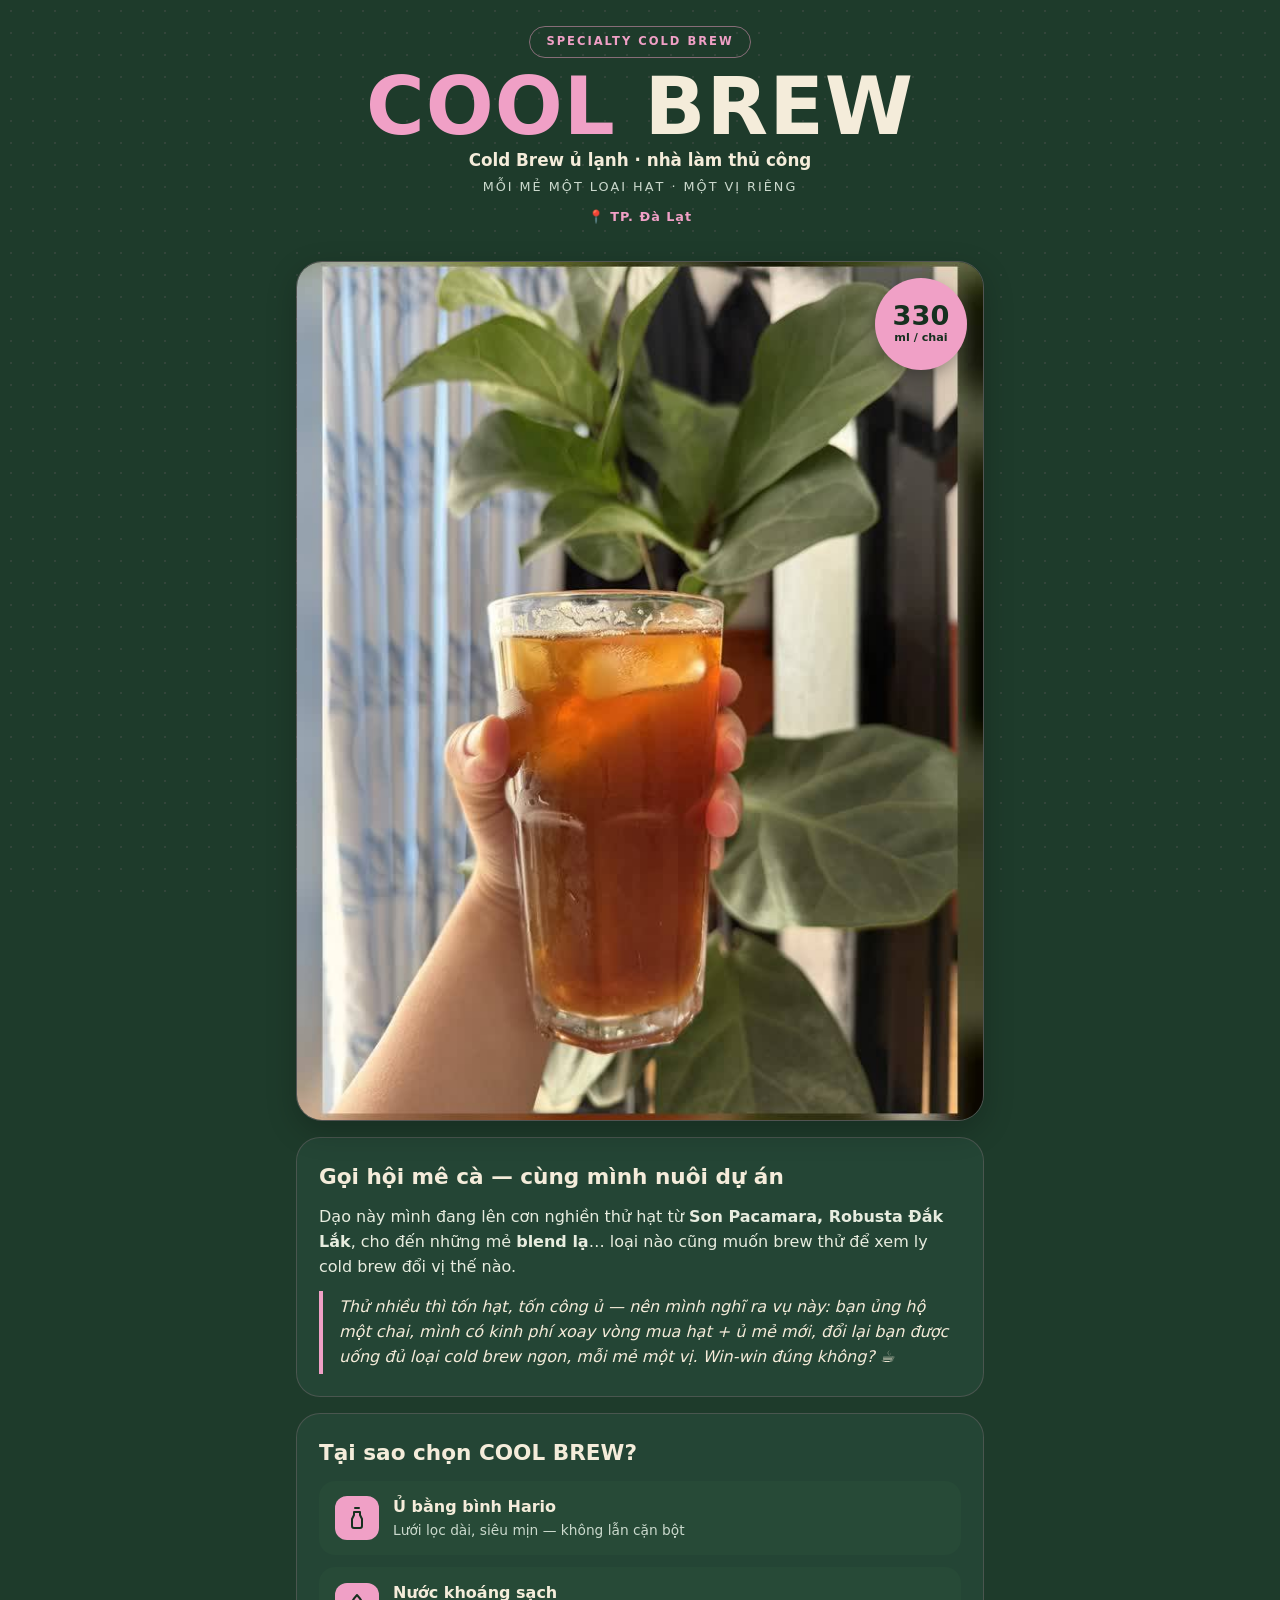
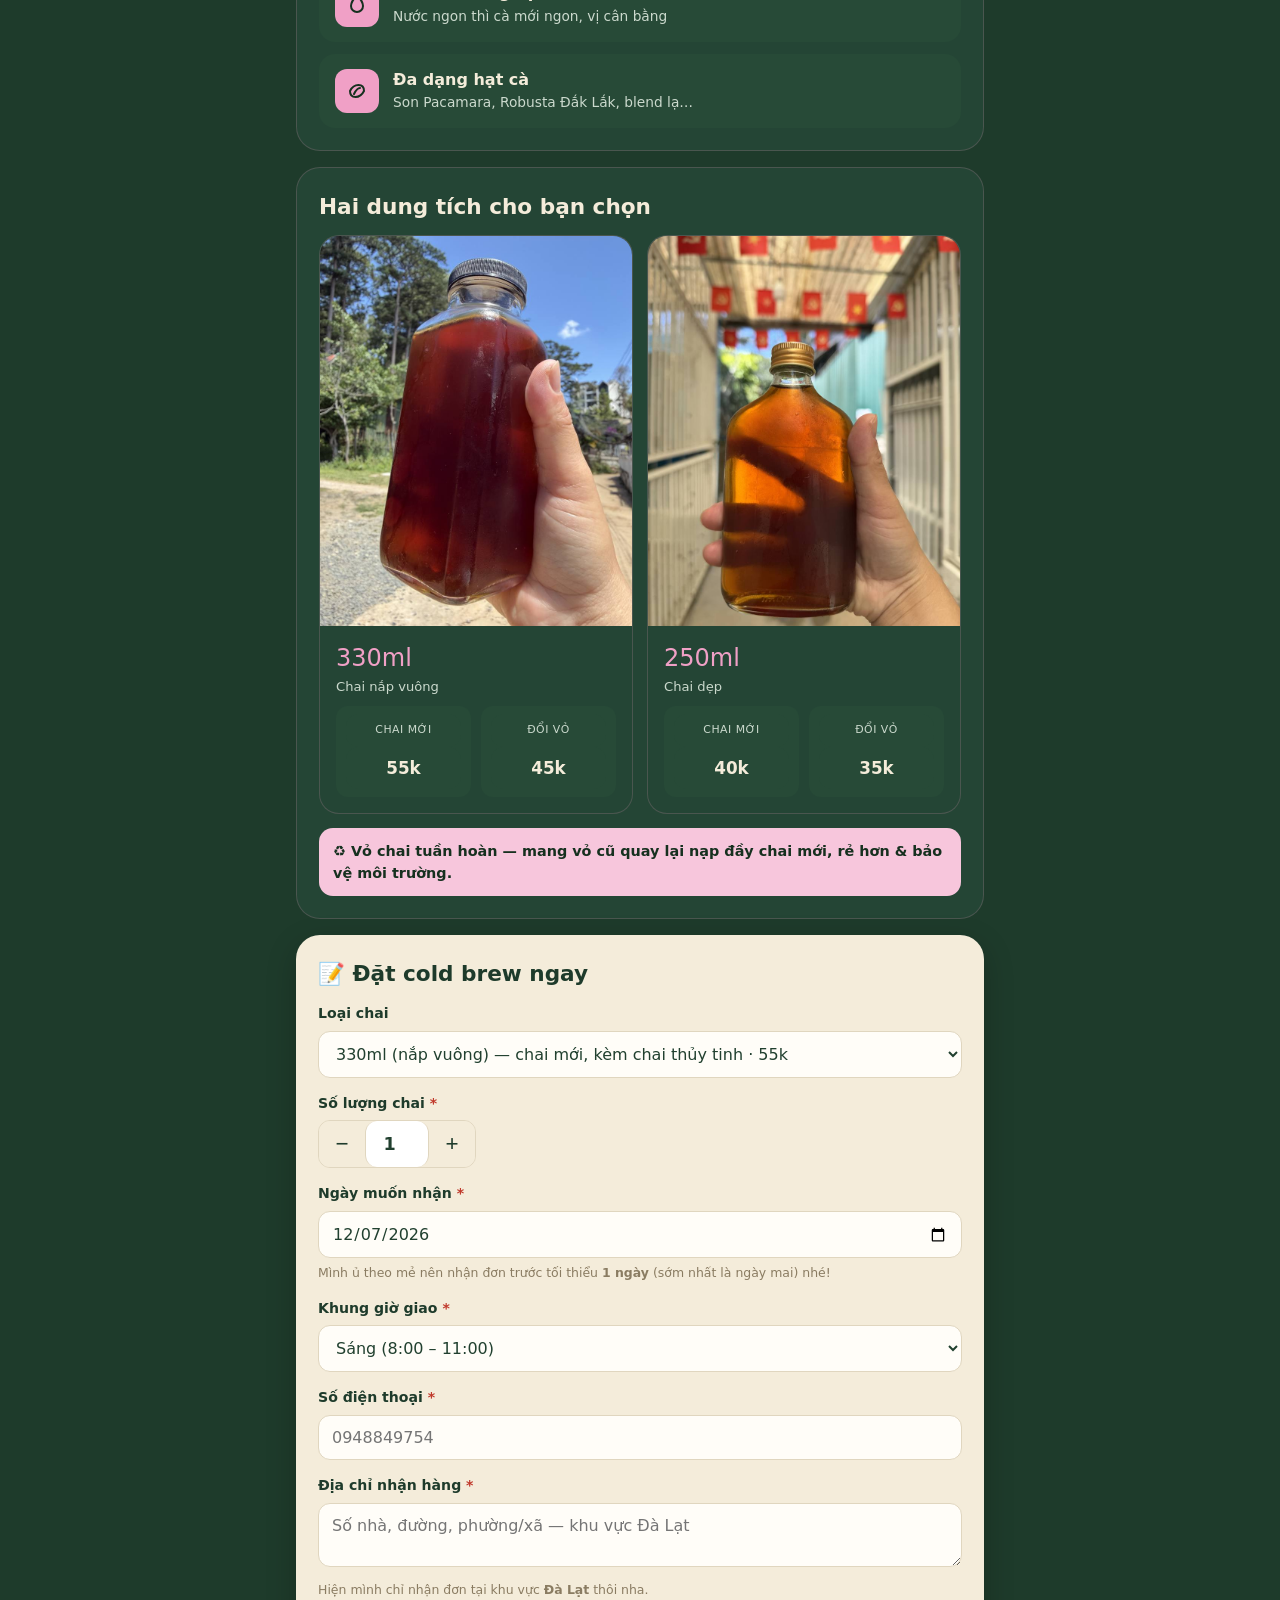
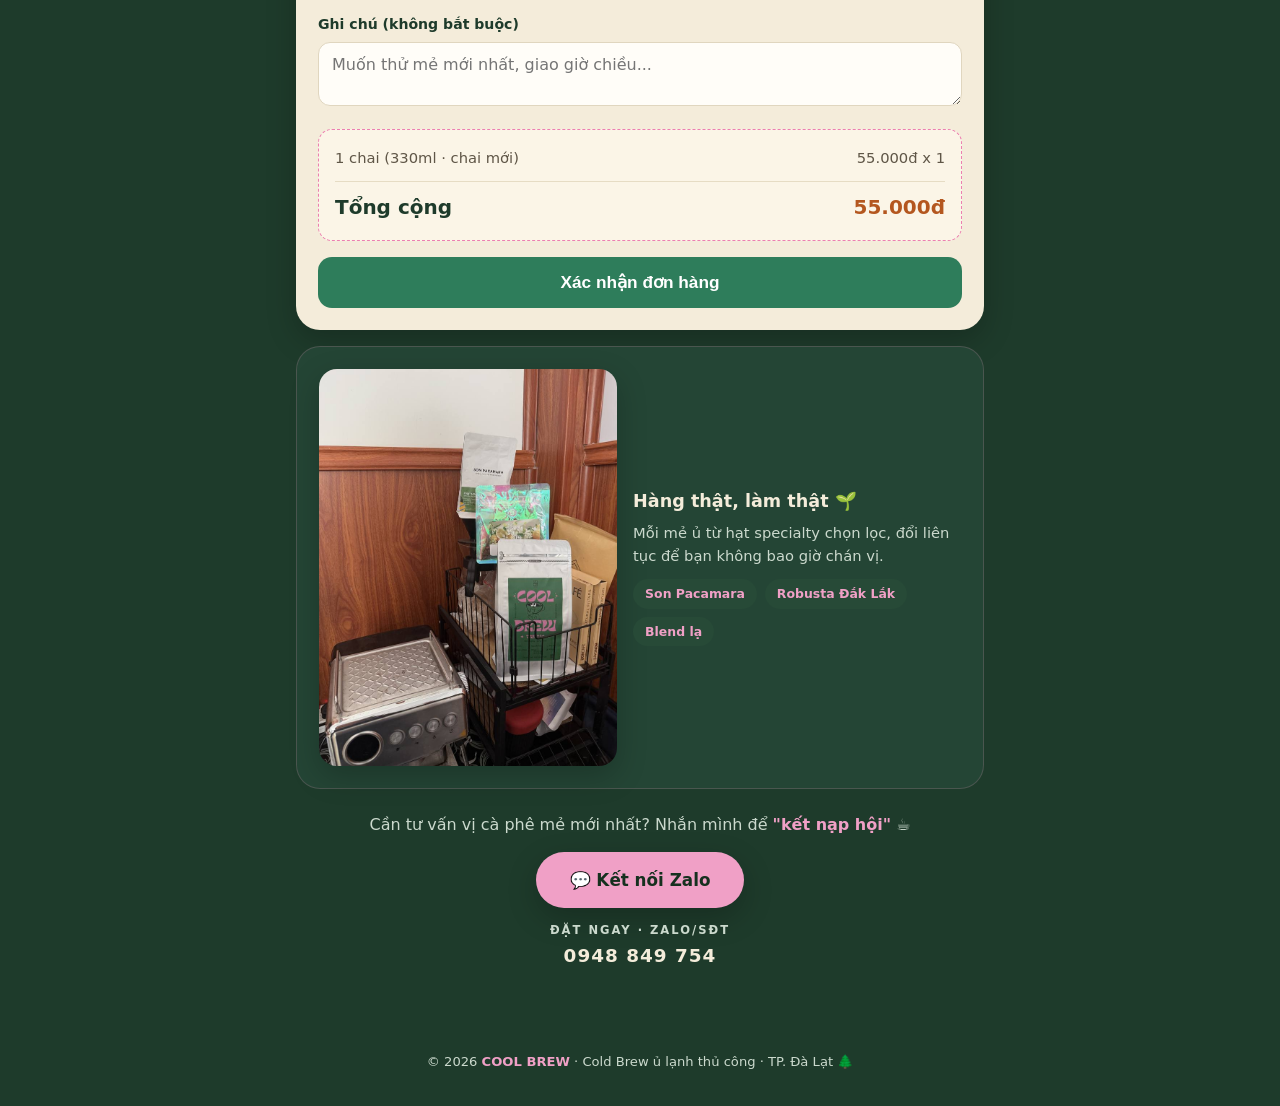
==== commit b6bdbd23: "Embed hero video + set COOL BREW as homepage - Add autoplay/muted/loop hero video (compressed 720p, " ====
--- a/index.html
+++ b/index.html
@@ -1,645 +1,482 @@
-<!DOCTYPE HTML>
-<!--
-	Future Imperfect by HTML5 UP
-	html5up.net | @ajlkn
-	Free for personal and commercial use under the CCA 3.0 license (html5up.net/license)
--->
-<html>
-	<head>
-		<title>Future Imperfect by HTML5 UP</title>
-		<meta charset="utf-8" />
-		<meta name="viewport" content="width=device-width, initial-scale=1" />
-		<!--[if lte IE 8]><script src="assets/js/ie/html5shiv.js"></script><![endif]-->
-		<link rel="stylesheet" href="assets/css/main.css" />
-		<!--[if lte IE 9]><link rel="stylesheet" href="assets/css/ie9.css" /><![endif]-->
-		<!--[if lte IE 8]><link rel="stylesheet" href="assets/css/ie8.css" /><![endif]-->
-	</head>
-	<body>
-
-		<!-- Wrapper -->
-			<div id="wrapper">
-
-				<!-- Header -->
-					<header id="header">
-						<h1><a href="#">Future Imperfect</a></h1>
-						<nav class="links">
-							<ul>
-								<li><a href="#">Lorem</a></li>
-								<li><a href="#">Ipsum</a></li>
-								<li><a href="#">Feugiat</a></li>
-								<li><a href="#">Tempus</a></li>
-								<li><a href="#">Adipiscing</a></li>
-							</ul>
-						</nav>
-						<nav class="main">
-							<ul>
-								<li class="search">
-									<a class="fa-search" href="#search">Search</a>
-									<form id="search" method="get" action="#">
-										<input type="text" name="query" placeholder="Search" />
-									</form>
-								</li>
-								<li class="menu">
-									<a class="fa-bars" href="#menu">Menu</a>
-								</li>
-							</ul>
-						</nav>
-					</header>
-
-				<!-- Menu -->
-					<section id="menu">
-
-						<!-- Search -->
-							<section>
-								<form class="search" method="get" action="#">
-									<input type="text" name="query" placeholder="Search" />
-								</form>
-							</section>
-
-						<!-- Links -->
-							<section>
-								<ul class="links">
-									<li>
-										<a href="#">
-											<h3>Lorem ipsum</h3>
-											<p>Feugiat tempus veroeros dolor</p>
-										</a>
-									</li>
-									<li>
-										<a href="#">
-											<h3>Dolor sit amet</h3>
-											<p>Sed vitae justo condimentum</p>
-										</a>
-									</li>
-									<li>
-										<a href="#">
-											<h3>Feugiat veroeros</h3>
-											<p>Phasellus sed ultricies mi congue</p>
-										</a>
-									</li>
-									<li>
-										<a href="#">
-											<h3>Etiam sed consequat</h3>
-											<p>Porta lectus amet ultricies</p>
-										</a>
-									</li>
-								</ul>
-							</section>
-
-						<!-- Actions -->
-							<section>
-								<ul class="actions vertical">
-									<li><a href="#" class="button big fit">Log In</a></li>
-								</ul>
-							</section>
-
-					</section>
-
-				<!-- Main -->
-					<div id="main">
-
-						<!-- Post -->
-							<article class="post">
-								<header>
-									<div class="title">
-										<h2><a href="#">Magna sed adipiscing</a></h2>
-										<p>Lorem ipsum dolor amet nullam consequat etiam feugiat</p>
-									</div>
-									<div class="meta">
-										<time class="published" datetime="2015-11-01">November 1, 2015</time>
-										<a href="#" class="author"><span class="name">Jane Doe</span><img src="images/avatar.jpg" alt="" /></a>
-									</div>
-								</header>
-								<a href="#" class="image featured"><img src="images/pic01.jpg" alt="" /></a>
-								<p>Mauris neque quam, fermentum ut nisl vitae, convallis maximus nisl. Sed mattis nunc id lorem euismod placerat. Vivamus porttitor magna enim, ac accumsan tortor cursus at. Phasellus sed ultricies mi non congue ullam corper. Praesent tincidunt sed tellus ut rutrum. Sed vitae justo condimentum, porta lectus vitae, ultricies congue gravida diam non fringilla.</p>
-								<footer>
-									<ul class="actions">
-										<li><a href="#" class="button big">Continue Reading</a></li>
-									</ul>
-									<ul class="stats">
-										<li><a href="#">General</a></li>
-										<li><a href="#" class="icon fa-heart">28</a></li>
-										<li><a href="#" class="icon fa-comment">128</a></li>
-									</ul>
-								</footer>
-							</article>
-
-						<!-- Post -->
-							<article class="post">
-								<header>
-									<div class="title">
-										<h2><a href="#">Ultricies sed magna euismod enim vitae gravida</a></h2>
-										<p>Lorem ipsum dolor amet nullam consequat etiam feugiat</p>
-									</div>
-									<div class="meta">
-										<time class="published" datetime="2015-10-25">October 25, 2015</time>
-										<a href="#" class="author"><span class="name">Jane Doe</span><img src="images/avatar.jpg" alt="" /></a>
-									</div>
-								</header>
-								<a href="#" class="image featured"><img src="images/pic02.jpg" alt="" /></a>
-								<p>Mauris neque quam, fermentum ut nisl vitae, convallis maximus nisl. Sed mattis nunc id lorem euismod placerat. Vivamus porttitor magna enim, ac accumsan tortor cursus at. Phasellus sed ultricies mi non congue ullam corper.</p>
-								<footer>
-									<ul class="actions">
-										<li><a href="#" class="button big">Continue Reading</a></li>
-									</ul>
-									<ul class="stats">
-										<li><a href="#">General</a></li>
-										<li><a href="#" class="icon fa-heart">28</a></li>
-										<li><a href="#" class="icon fa-comment">128</a></li>
-									</ul>
-								</footer>
-							</article>
-
-						<!-- Post -->
-							<article class="post">
-								<header>
-									<div class="title">
-										<h2><a href="#">Euismod et accumsan</a></h2>
-										<p>Lorem ipsum dolor amet nullam consequat etiam feugiat</p>
-									</div>
-									<div class="meta">
-										<time class="published" datetime="2015-10-22">October 22, 2015</time>
-										<a href="#" class="author"><span class="name">Jane Doe</span><img src="images/avatar.jpg" alt="" /></a>
-									</div>
-								</header>
-								<a href="#" class="image featured"><img src="images/pic03.jpg" alt="" /></a>
-								<p>Mauris neque quam, fermentum ut nisl vitae, convallis maximus nisl. Sed mattis nunc id lorem euismod placerat. Vivamus porttitor magna enim, ac accumsan tortor cursus at. Phasellus sed ultricies mi non congue ullam corper. Praesent tincidunt sed tellus ut rutrum. Sed vitae justo condimentum, porta lectus vitae, ultricies congue gravida diam non fringilla. Cras vehicula tellus eu ligula viverra, ac fringilla turpis suscipit. Quisque vestibulum rhoncus ligula.</p>
-								<footer>
-									<ul class="actions">
-										<li><a href="#" class="button big">Continue Reading</a></li>
-									</ul>
-									<ul class="stats">
-										<li><a href="#">General</a></li>
-										<li><a href="#" class="icon fa-heart">28</a></li>
-										<li><a href="#" class="icon fa-comment">128</a></li>
-									</ul>
-								</footer>
-							</article>
-
-						<!-- Post -->
-						<!--
-							<article class="post">
-								<header>
-									<div class="title">
-										<h2><a href="#">Elements</a></h2>
-										<p>Lorem ipsum dolor amet nullam consequat etiam feugiat</p>
-									</div>
-									<div class="meta">
-										<time class="published" datetime="2015-10-18">October 18, 2015</time>
-										<a href="#" class="author"><span class="name">Jane Doe</span><img src="images/avatar.jpg" alt="" /></a>
-									</div>
-								</header>
-
-								<section>
-									<h3>Text</h3>
-									<p>This is <b>bold</b> and this is <strong>strong</strong>. This is <i>italic</i> and this is <em>emphasized</em>.
-									This is <sup>superscript</sup> text and this is <sub>subscript</sub> text.
-									This is <u>underlined</u> and this is code: <code>for (;;) { ... }</code>. Finally, <a href="#">this is a link</a>.</p>
-									<hr />
-									<p>Nunc lacinia ante nunc ac lobortis. Interdum adipiscing gravida odio porttitor sem non mi integer non faucibus ornare mi ut ante amet placerat aliquet. Volutpat eu sed ante lacinia sapien lorem accumsan varius montes viverra nibh in adipiscing blandit tempus accumsan.</p>
-									<hr />
-									<h2>Heading Level 2</h2>
-									<h3>Heading Level 3</h3>
-									<h4>Heading Level 4</h4>
-									<hr />
-									<h4>Blockquote</h4>
-									<blockquote>Fringilla nisl. Donec accumsan interdum nisi, quis tincidunt felis sagittis eget tempus euismod. Vestibulum ante ipsum primis in faucibus vestibulum. Blandit adipiscing eu felis iaculis volutpat ac adipiscing accumsan faucibus. Vestibulum ante ipsum primis in faucibus lorem ipsum dolor sit amet nullam adipiscing eu felis.</blockquote>
-									<h4>Preformatted</h4>
-									<pre><code>i = 0;
-
-while (!deck.isInOrder()) {
-  print 'Iteration ' + i;
-  deck.shuffle();
-  i++;
-}
-
-print 'It took ' + i + ' iterations to sort the deck.';</code></pre>
-								</section>
-
-								<section>
-									<h3>Lists</h3>
-									<div class="row">
-										<div class="6u 12u$(medium)">
-											<h4>Unordered</h4>
-											<ul>
-												<li>Dolor pulvinar etiam.</li>
-												<li>Sagittis adipiscing.</li>
-												<li>Felis enim feugiat.</li>
-											</ul>
-											<h4>Alternate</h4>
-											<ul class="alt">
-												<li>Dolor pulvinar etiam.</li>
-												<li>Sagittis adipiscing.</li>
-												<li>Felis enim feugiat.</li>
-											</ul>
-										</div>
-										<div class="6u$ 12u$(medium)">
-											<h4>Ordered</h4>
-											<ol>
-												<li>Dolor pulvinar etiam.</li>
-												<li>Etiam vel felis viverra.</li>
-												<li>Felis enim feugiat.</li>
-												<li>Dolor pulvinar etiam.</li>
-												<li>Etiam vel felis lorem.</li>
-												<li>Felis enim et feugiat.</li>
-											</ol>
-											<h4>Icons</h4>
-											<ul class="icons">
-												<li><a href="#" class="icon fa-twitter"><span class="label">Twitter</span></a></li>
-												<li><a href="#" class="icon fa-facebook"><span class="label">Facebook</span></a></li>
-												<li><a href="#" class="icon fa-instagram"><span class="label">Instagram</span></a></li>
-												<li><a href="#" class="icon fa-github"><span class="label">Github</span></a></li>
-											</ul>
-										</div>
-									</div>
-									<h3>Actions</h3>
-									<div class="row">
-										<div class="6u 12u$(medium)">
-											<ul class="actions">
-												<li><a href="#" class="button">Default</a></li>
-												<li><a href="#" class="button">Default</a></li>
-												<li><a href="#" class="button">Default</a></li>
-											</ul>
-											<ul class="actions small">
-												<li><a href="#" class="button small">Small</a></li>
-												<li><a href="#" class="button small">Small</a></li>
-												<li><a href="#" class="button small">Small</a></li>
-											</ul>
-											<ul class="actions vertical">
-												<li><a href="#" class="button">Default</a></li>
-												<li><a href="#" class="button">Default</a></li>
-												<li><a href="#" class="button">Default</a></li>
-											</ul>
-											<ul class="actions vertical small">
-												<li><a href="#" class="button small">Small</a></li>
-												<li><a href="#" class="button small">Small</a></li>
-												<li><a href="#" class="button small">Small</a></li>
-											</ul>
-										</div>
-										<div class="6u 12u$(medium)">
-											<ul class="actions vertical">
-												<li><a href="#" class="button fit">Default</a></li>
-												<li><a href="#" class="button fit">Default</a></li>
-											</ul>
-											<ul class="actions vertical small">
-												<li><a href="#" class="button small fit">Small</a></li>
-												<li><a href="#" class="button small fit">Small</a></li>
-											</ul>
-										</div>
-									</div>
-								</section>
-
-								<section>
-									<h3>Table</h3>
-									<h4>Default</h4>
-									<div class="table-wrapper">
-										<table>
-											<thead>
-												<tr>
-													<th>Name</th>
-													<th>Description</th>
-													<th>Price</th>
-												</tr>
-											</thead>
-											<tbody>
-												<tr>
-													<td>Item One</td>
-													<td>Ante turpis integer aliquet porttitor.</td>
-													<td>29.99</td>
-												</tr>
-												<tr>
-													<td>Item Two</td>
-													<td>Vis ac commodo adipiscing arcu aliquet.</td>
-													<td>19.99</td>
-												</tr>
-												<tr>
-													<td>Item Three</td>
-													<td> Morbi faucibus arcu accumsan lorem.</td>
-													<td>29.99</td>
-												</tr>
-												<tr>
-													<td>Item Four</td>
-													<td>Vitae integer tempus condimentum.</td>
-													<td>19.99</td>
-												</tr>
-												<tr>
-													<td>Item Five</td>
-													<td>Ante turpis integer aliquet porttitor.</td>
-													<td>29.99</td>
-												</tr>
-											</tbody>
-											<tfoot>
-												<tr>
-													<td colspan="2"></td>
-													<td>100.00</td>
-												</tr>
-											</tfoot>
-										</table>
-									</div>
-
-									<h4>Alternate</h4>
-									<div class="table-wrapper">
-										<table class="alt">
-											<thead>
-												<tr>
-													<th>Name</th>
-													<th>Description</th>
-													<th>Price</th>
-												</tr>
-											</thead>
-											<tbody>
-												<tr>
-													<td>Item One</td>
-													<td>Ante turpis integer aliquet porttitor.</td>
-													<td>29.99</td>
-												</tr>
-												<tr>
-													<td>Item Two</td>
-													<td>Vis ac commodo adipiscing arcu aliquet.</td>
-													<td>19.99</td>
-												</tr>
-												<tr>
-													<td>Item Three</td>
-													<td> Morbi faucibus arcu accumsan lorem.</td>
-													<td>29.99</td>
-												</tr>
-												<tr>
-													<td>Item Four</td>
-													<td>Vitae integer tempus condimentum.</td>
-													<td>19.99</td>
-												</tr>
-												<tr>
-													<td>Item Five</td>
-													<td>Ante turpis integer aliquet porttitor.</td>
-													<td>29.99</td>
-												</tr>
-											</tbody>
-											<tfoot>
-												<tr>
-													<td colspan="2"></td>
-													<td>100.00</td>
-												</tr>
-											</tfoot>
-										</table>
-									</div>
-								</section>
-
-								<section>
-									<h3>Buttons</h3>
-									<ul class="actions">
-										<li><a href="#" class="button big">Big</a></li>
-										<li><a href="#" class="button">Default</a></li>
-										<li><a href="#" class="button small">Small</a></li>
-									</ul>
-									<ul class="actions fit">
-										<li><a href="#" class="button fit">Fit</a></li>
-										<li><a href="#" class="button fit">Fit</a></li>
-										<li><a href="#" class="button fit">Fit</a></li>
-									</ul>
-									<ul class="actions fit small">
-										<li><a href="#" class="button fit small">Fit + Small</a></li>
-										<li><a href="#" class="button fit small">Fit + Small</a></li>
-										<li><a href="#" class="button fit small">Fit + Small</a></li>
-									</ul>
-									<ul class="actions">
-										<li><a href="#" class="button icon fa-download">Icon</a></li>
-										<li><a href="#" class="button icon fa-upload">Icon</a></li>
-										<li><a href="#" class="button icon fa-save">Icon</a></li>
-									</ul>
-									<ul class="actions">
-										<li><span class="button disabled">Disabled</span></li>
-										<li><span class="button disabled icon fa-download">Disabled</span></li>
-									</ul>
-								</section>
-
-								<section>
-									<h3>Form</h3>
-									<form method="post" action="#">
-										<div class="row uniform">
-											<div class="6u 12u$(xsmall)">
-												<input type="text" name="demo-name" id="demo-name" value="" placeholder="Name" />
-											</div>
-											<div class="6u$ 12u$(xsmall)">
-												<input type="email" name="demo-email" id="demo-email" value="" placeholder="Email" />
-											</div>
-											<div class="12u$">
-												<div class="select-wrapper">
-													<select name="demo-category" id="demo-category">
-														<option value="">- Category -</option>
-														<option value="1">Manufacturing</option>
-														<option value="1">Shipping</option>
-														<option value="1">Administration</option>
-														<option value="1">Human Resources</option>
-													</select>
-												</div>
-											</div>
-											<div class="4u 12u$(small)">
-												<input type="radio" id="demo-priority-low" name="demo-priority" checked>
-												<label for="demo-priority-low">Low</label>
-											</div>
-											<div class="4u 12u$(small)">
-												<input type="radio" id="demo-priority-normal" name="demo-priority">
-												<label for="demo-priority-normal">Normal</label>
-											</div>
-											<div class="4u$ 12u$(small)">
-												<input type="radio" id="demo-priority-high" name="demo-priority">
-												<label for="demo-priority-high">High</label>
-											</div>
-											<div class="6u 12u$(small)">
-												<input type="checkbox" id="demo-copy" name="demo-copy">
-												<label for="demo-copy">Email me a copy</label>
-											</div>
-											<div class="6u$ 12u$(small)">
-												<input type="checkbox" id="demo-human" name="demo-human" checked>
-												<label for="demo-human">Not a robot</label>
-											</div>
-											<div class="12u$">
-												<textarea name="demo-message" id="demo-message" placeholder="Enter your message" rows="6"></textarea>
-											</div>
-											<div class="12u$">
-												<ul class="actions">
-													<li><input type="submit" value="Send Message" /></li>
-													<li><input type="reset" value="Reset" /></li>
-												</ul>
-											</div>
-										</div>
-									</form>
-								</section>
-
-								<section>
-									<h3>Image</h3>
-									<h4>Fit</h4>
-									<div class="box alt">
-										<div class="row uniform">
-											<div class="12u$"><span class="image fit"><img src="images/pic02.jpg" alt="" /></span></div>
-											<div class="4u"><span class="image fit"><img src="images/pic04.jpg" alt="" /></span></div>
-											<div class="4u"><span class="image fit"><img src="images/pic05.jpg" alt="" /></span></div>
-											<div class="4u$"><span class="image fit"><img src="images/pic06.jpg" alt="" /></span></div>
-											<div class="4u"><span class="image fit"><img src="images/pic06.jpg" alt="" /></span></div>
-											<div class="4u"><span class="image fit"><img src="images/pic04.jpg" alt="" /></span></div>
-											<div class="4u$"><span class="image fit"><img src="images/pic05.jpg" alt="" /></span></div>
-											<div class="4u"><span class="image fit"><img src="images/pic05.jpg" alt="" /></span></div>
-											<div class="4u"><span class="image fit"><img src="images/pic06.jpg" alt="" /></span></div>
-											<div class="4u$"><span class="image fit"><img src="images/pic04.jpg" alt="" /></span></div>
-										</div>
-									</div>
-									<h4>Left &amp; Right</h4>
-									<p><span class="image left"><img src="images/pic07.jpg" alt="" /></span>Fringilla nisl. Donec accumsan interdum nisi, quis tincidunt felis sagittis eget. tempus euismod. Vestibulum ante ipsum primis in faucibus vestibulum. Blandit adipiscing eu felis iaculis volutpat ac adipiscing accumsan eu faucibus. Integer ac pellentesque praesent tincidunt felis sagittis eget. tempus euismod. Vestibulum ante ipsum primis in faucibus vestibulum. Blandit adipiscing eu felis iaculis volutpat ac adipiscing accumsan eu faucibus. Integer ac pellentesque praesent. Donec accumsan interdum nisi, quis tincidunt felis sagittis eget. tempus euismod. Vestibulum ante ipsum primis in faucibus vestibulum. Blandit adipiscing eu felis iaculis volutpat ac adipiscing accumsan eu faucibus. Integer ac pellentesque praesent tincidunt felis sagittis eget. tempus euismod. Vestibulum ante ipsum primis in faucibus vestibulum. Blandit adipiscing eu felis iaculis volutpat ac adipiscing accumsan eu faucibus. Integer ac pellentesque praesent. Blandit adipiscing eu felis iaculis volutpat ac adipiscing accumsan eu faucibus. Integer ac pellentesque praesent tincidunt felis sagittis eget. tempus euismod. Vestibulum ante ipsum primis in faucibus vestibulum. Blandit adipiscing eu felis iaculis volutpat ac adipiscing accumsan eu faucibus. Integer ac pellentesque praesent.</p>
-									<p><span class="image right"><img src="images/pic04.jpg" alt="" /></span>Fringilla nisl. Donec accumsan interdum nisi, quis tincidunt felis sagittis eget. tempus euismod. Vestibulum ante ipsum primis in faucibus vestibulum. Blandit adipiscing eu felis iaculis volutpat ac adipiscing accumsan eu faucibus. Integer ac pellentesque praesent tincidunt felis sagittis eget. tempus euismod. Vestibulum ante ipsum primis in faucibus vestibulum. Blandit adipiscing eu felis iaculis volutpat ac adipiscing accumsan eu faucibus. Integer ac pellentesque praesent. Donec accumsan interdum nisi, quis tincidunt felis sagittis eget. tempus euismod. Vestibulum ante ipsum primis in faucibus vestibulum. Blandit adipiscing eu felis iaculis volutpat ac adipiscing accumsan eu faucibus. Integer ac pellentesque praesent tincidunt felis sagittis eget. tempus euismod. Vestibulum ante ipsum primis in faucibus vestibulum. Blandit adipiscing eu felis iaculis volutpat ac adipiscing accumsan eu faucibus. Integer ac pellentesque praesent. Blandit adipiscing eu felis iaculis volutpat ac adipiscing accumsan eu faucibus. Integer ac pellentesque praesent tincidunt felis sagittis eget. tempus euismod. Vestibulum ante ipsum primis in faucibus vestibulum. Blandit adipiscing eu felis iaculis volutpat ac adipiscing accumsan eu faucibus. Integer ac pellentesque praesent.</p>
-								</section>
-
-							</article>
-						-->
-
-						<!-- Pagination -->
-							<ul class="actions pagination">
-								<li><a href="" class="disabled button big previous">Previous Page</a></li>
-								<li><a href="#" class="button big next">Next Page</a></li>
-							</ul>
-
-					</div>
-
-				<!-- Sidebar -->
-					<section id="sidebar">
-
-						<!-- Intro -->
-							<section id="intro">
-								<a href="#" class="logo"><img src="images/logo.jpg" alt="" /></a>
-								<header>
-									<h2>Future Imperfect</h2>
-									<p>Another fine responsive site template by <a href="http://html5up.net">HTML5 UP</a></p>
-								</header>
-							</section>
-
-						<!-- Mini Posts -->
-							<section>
-								<div class="mini-posts">
-
-									<!-- Mini Post -->
-										<article class="mini-post">
-											<header>
-												<h3><a href="#">Vitae sed condimentum</a></h3>
-												<time class="published" datetime="2015-10-20">October 20, 2015</time>
-												<a href="#" class="author"><img src="images/avatar.jpg" alt="" /></a>
-											</header>
-											<a href="#" class="image"><img src="images/pic04.jpg" alt="" /></a>
-										</article>
-
-									<!-- Mini Post -->
-										<article class="mini-post">
-											<header>
-												<h3><a href="#">Rutrum neque accumsan</a></h3>
-												<time class="published" datetime="2015-10-19">October 19, 2015</time>
-												<a href="#" class="author"><img src="images/avatar.jpg" alt="" /></a>
-											</header>
-											<a href="#" class="image"><img src="images/pic05.jpg" alt="" /></a>
-										</article>
-
-									<!-- Mini Post -->
-										<article class="mini-post">
-											<header>
-												<h3><a href="#">Odio congue mattis</a></h3>
-												<time class="published" datetime="2015-10-18">October 18, 2015</time>
-												<a href="#" class="author"><img src="images/avatar.jpg" alt="" /></a>
-											</header>
-											<a href="#" class="image"><img src="images/pic06.jpg" alt="" /></a>
-										</article>
-
-									<!-- Mini Post -->
-										<article class="mini-post">
-											<header>
-												<h3><a href="#">Enim nisl veroeros</a></h3>
-												<time class="published" datetime="2015-10-17">October 17, 2015</time>
-												<a href="#" class="author"><img src="images/avatar.jpg" alt="" /></a>
-											</header>
-											<a href="#" class="image"><img src="images/pic07.jpg" alt="" /></a>
-										</article>
-
-								</div>
-							</section>
-
-						<!-- Posts List -->
-							<section>
-								<ul class="posts">
-									<li>
-										<article>
-											<header>
-												<h3><a href="#">Lorem ipsum fermentum ut nisl vitae</a></h3>
-												<time class="published" datetime="2015-10-20">October 20, 2015</time>
-											</header>
-											<a href="#" class="image"><img src="images/pic08.jpg" alt="" /></a>
-										</article>
-									</li>
-									<li>
-										<article>
-											<header>
-												<h3><a href="#">Convallis maximus nisl mattis nunc id lorem</a></h3>
-												<time class="published" datetime="2015-10-15">October 15, 2015</time>
-											</header>
-											<a href="#" class="image"><img src="images/pic09.jpg" alt="" /></a>
-										</article>
-									</li>
-									<li>
-										<article>
-											<header>
-												<h3><a href="#">Euismod amet placerat vivamus porttitor</a></h3>
-												<time class="published" datetime="2015-10-10">October 10, 2015</time>
-											</header>
-											<a href="#" class="image"><img src="images/pic10.jpg" alt="" /></a>
-										</article>
-									</li>
-									<li>
-										<article>
-											<header>
-												<h3><a href="#">Magna enim accumsan tortor cursus ultricies</a></h3>
-												<time class="published" datetime="2015-10-08">October 8, 2015</time>
-											</header>
-											<a href="#" class="image"><img src="images/pic11.jpg" alt="" /></a>
-										</article>
-									</li>
-									<li>
-										<article>
-											<header>
-												<h3><a href="#">Congue ullam corper lorem ipsum dolor</a></h3>
-												<time class="published" datetime="2015-10-06">October 7, 2015</time>
-											</header>
-											<a href="#" class="image"><img src="images/pic12.jpg" alt="" /></a>
-										</article>
-									</li>
-								</ul>
-							</section>
-
-						<!-- About -->
-							<section class="blurb">
-								<h2>About</h2>
-								<p>Mauris neque quam, fermentum ut nisl vitae, convallis maximus nisl. Sed mattis nunc id lorem euismod amet placerat. Vivamus porttitor magna enim, ac accumsan tortor cursus at phasellus sed ultricies.</p>
-								<ul class="actions">
-									<li><a href="#" class="button">Learn More</a></li>
-								</ul>
-							</section>
-
-						<!-- Footer -->
-							<section id="footer">
-								<ul class="icons">
-									<li><a href="#" class="fa-twitter"><span class="label">Twitter</span></a></li>
-									<li><a href="#" class="fa-facebook"><span class="label">Facebook</span></a></li>
-									<li><a href="#" class="fa-instagram"><span class="label">Instagram</span></a></li>
-									<li><a href="#" class="fa-rss"><span class="label">RSS</span></a></li>
-									<li><a href="#" class="fa-envelope"><span class="label">Email</span></a></li>
-								</ul>
-								<p class="copyright">&copy; Untitled. Design: <a href="http://html5up.net">HTML5 UP</a>. Images: <a href="http://unsplash.com">Unsplash</a>.</p>
-							</section>
-
-					</section>
-
-			</div>
-
-		<!-- Scripts -->
-			<script src="assets/js/jquery.min.js"></script>
-			<script src="assets/js/skel.min.js"></script>
-			<script src="assets/js/util.js"></script>
-			<!--[if lte IE 8]><script src="assets/js/ie/respond.min.js"></script><![endif]-->
-			<script src="assets/js/main.js"></script>
-
-	</body>
-</html>+<!DOCTYPE html>
+<html lang="vi">
+<head>
+<meta charset="UTF-8" />
+<meta name="viewport" content="width=device-width, initial-scale=1.0" />
+<title>COOL BREW · Cold Brew ủ lạnh thủ công · Đà Lạt</title>
+<style>
+  :root {
+    --green-900: #16301f;
+    --green-800: #1e3b2b;
+    --green-700: #274a37;
+    --green-600: #305a43;
+    --green-card: #244535;
+    --pink: #f0a0c6;
+    --pink-bright: #ec7fb0;
+    --pink-soft: #f7c6dc;
+    --cream: #f4ecda;
+    --cream-2: #faf4e6;
+    --ink: #21402f;
+    --muted-cream: #cbd9cd;
+    --amber: #b4571f;
+    --ok: #2e7d5b;
+    --shadow: 0 10px 30px rgba(0,0,0,0.22);
+  }
+  * { box-sizing: border-box; }
+  html, body { margin: 0; padding: 0; }
+  body {
+    font-family: system-ui, -apple-system, "Segoe UI", Roboto, "Helvetica Neue", Arial, sans-serif;
+    background: var(--green-800);
+    color: var(--cream);
+    line-height: 1.55;
+    -webkit-font-smoothing: antialiased;
+    overflow-x: hidden;
+  }
+  .rounded-face { font-family: "Arial Rounded MT Bold", "SF Pro Rounded", system-ui, "Segoe UI", sans-serif; }
+  h1, h2, h3 { font-family: "Arial Rounded MT Bold", "SF Pro Rounded", system-ui, "Segoe UI", sans-serif; }
+
+  main, header.site, footer.site { max-width: 720px; margin: 0 auto; }
+  main { padding: 8px 16px 48px; }
+
+  /* dotted texture */
+  body::before {
+    content: ""; position: fixed; inset: 0; pointer-events: none; z-index: 0;
+    background-image: radial-gradient(rgba(240,160,198,0.10) 1px, transparent 1px);
+    background-size: 22px 22px;
+  }
+  header.site, main, footer.site { position: relative; z-index: 1; }
+
+  /* HEADER */
+  header.site { padding: 26px 16px 6px; text-align: center; }
+  .eyebrow {
+    display: inline-block; border: 1.5px solid rgba(240,160,198,0.5);
+    color: var(--pink); font-weight: 700; font-size: 0.72rem; letter-spacing: 2px;
+    padding: 6px 16px; border-radius: 999px; text-transform: uppercase;
+  }
+  .loc { color: var(--pink); font-size: 0.8rem; font-weight: 600; margin-top: 10px; letter-spacing: 1px; }
+  .wordmark { font-size: clamp(3rem, 16vw, 5rem); line-height: 0.92; margin: 12px 0 4px; letter-spacing: 1px; text-wrap: balance; }
+  .wordmark .cool { color: var(--pink); }
+  .wordmark .brew { color: var(--cream); }
+  .subtag { color: var(--cream); font-weight: 600; font-size: 1.05rem; }
+  .subtag2 { color: var(--muted-cream); font-size: 0.8rem; letter-spacing: 2px; text-transform: uppercase; margin-top: 4px; }
+
+  /* HERO */
+  .hero {
+    position: relative; margin: 20px 0 8px; border-radius: 26px; overflow: hidden;
+    box-shadow: var(--shadow); border: 1px solid rgba(240,160,198,0.25);
+  }
+  .hero .hero-media { display: block; width: 100%; aspect-ratio: 4/5; object-fit: cover; background: var(--green-900); }
+  .hero .badge {
+    position: absolute; top: 16px; right: 16px;
+    background: var(--pink); color: var(--green-900);
+    width: 92px; height: 92px; border-radius: 50%;
+    display: flex; flex-direction: column; align-items: center; justify-content: center;
+    box-shadow: 0 6px 16px rgba(0,0,0,0.28); text-align: center;
+  }
+  .hero .badge b { font-size: 1.7rem; line-height: 1; }
+  .hero .badge span { font-size: 0.7rem; font-weight: 700; }
+
+  /* CARDS */
+  .card { border-radius: 24px; padding: 22px; margin: 16px 0; }
+  .card h2 { font-size: 1.35rem; margin: 0 0 12px; }
+  .card-glass { background: var(--green-card); border: 1px solid rgba(240,160,198,0.18); }
+  .card-cream { background: var(--cream); color: var(--ink); box-shadow: var(--shadow); }
+  .card-cream h2 { color: var(--green-800); }
+
+  .story p { margin: 0 0 12px; color: #e7ecdf; }
+  .story .quote {
+    border-left: 4px solid var(--pink); padding: 4px 0 4px 16px; font-style: italic; margin: 0;
+    color: #f3ead8;
+  }
+
+  /* WHY (feature chips) */
+  .why { display: grid; gap: 12px; }
+  .feat { display: flex; gap: 14px; align-items: center; background: var(--green-700); border-radius: 16px; padding: 14px 16px; }
+  .feat .chip {
+    flex: none; width: 44px; height: 44px; border-radius: 12px; background: var(--pink);
+    display: flex; align-items: center; justify-content: center;
+  }
+  .feat .chip svg { width: 24px; height: 24px; }
+  .feat .t { font-weight: 800; color: var(--cream); }
+  .feat .d { font-size: 0.86rem; color: var(--muted-cream); }
+
+  /* SIZES */
+  .sizes { display: grid; grid-template-columns: 1fr 1fr; gap: 14px; }
+  @media (max-width: 520px) { .sizes { grid-template-columns: 1fr; } }
+  .size {
+    background: var(--green-card); border: 1px solid rgba(240,160,198,0.18);
+    border-radius: 20px; overflow: hidden; display: flex; flex-direction: column;
+  }
+  .size .ph { width: 100%; aspect-ratio: 4/5; object-fit: cover; display: block; }
+  .size .body { padding: 14px 16px 16px; }
+  .size .vol { font-family: "Arial Rounded MT Bold","SF Pro Rounded",system-ui,sans-serif; font-size: 1.5rem; color: var(--pink); }
+  .size .shape { font-size: 0.82rem; color: var(--muted-cream); margin-bottom: 8px; }
+  .size .prices { display: flex; gap: 10px; }
+  .size .prices div { flex: 1; background: var(--green-700); border-radius: 12px; padding: 8px 10px; text-align: center; }
+  .size .prices .lab { font-size: 0.68rem; color: var(--muted-cream); text-transform: uppercase; letter-spacing: 0.5px; }
+  .size .prices .val { font-weight: 800; font-size: 1.05rem; color: var(--cream); }
+
+  .recirc-note {
+    display: flex; gap: 10px; align-items: center; margin-top: 14px;
+    background: var(--pink-soft); color: var(--green-900); border-radius: 14px; padding: 12px 14px; font-size: 0.9rem; font-weight: 600;
+  }
+
+  /* FORM */
+  .field { margin-bottom: 15px; }
+  .field label { display: block; font-weight: 700; font-size: 0.88rem; margin-bottom: 6px; color: var(--green-800); }
+  .field label .req { color: #c0392b; }
+  .field input, .field select, .field textarea {
+    width: 100%; padding: 12px 13px; border: 1.5px solid #e0d6bf; border-radius: 12px;
+    font-size: 1rem; font-family: inherit; background: #fffdf8; color: var(--ink);
+  }
+  .field input:focus, .field select:focus, .field textarea:focus {
+    outline: none; border-color: var(--pink-bright); box-shadow: 0 0 0 3px rgba(236,127,176,0.22);
+  }
+  .field textarea { resize: vertical; min-height: 58px; }
+  .field .hint { font-size: 0.78rem; color: #8a7c62; margin-top: 5px; }
+
+  .stepper { display: inline-flex; align-items: center; border: 1.5px solid #e0d6bf; border-radius: 12px; overflow: hidden; }
+  .stepper button { width: 46px; height: 46px; border: none; background: var(--cream); font-size: 1.4rem; color: var(--green-800); cursor: pointer; line-height: 1; }
+  .stepper button:hover { background: var(--pink-soft); }
+  .stepper input { width: 64px; height: 46px; text-align: center; border: none; border-left: 1.5px solid #e0d6bf; border-right: 1.5px solid #e0d6bf; font-size: 1.1rem; font-weight: 800; background: #fff; }
+  .stepper input:focus { box-shadow: none; }
+
+  .summary { background: #fbf5e7; border: 1.5px dashed var(--pink-bright); border-radius: 14px; padding: 14px 16px; margin: 6px 0 16px; }
+  .summary .row { display: flex; justify-content: space-between; padding: 3px 0; font-size: 0.92rem; color: #5f5647; }
+  .summary .grand { border-top: 1px solid #e6dcc4; margin-top: 8px; padding-top: 10px; font-size: 1.25rem; font-weight: 800; color: var(--green-800); }
+  .summary .grand span:last-child { color: var(--amber); }
+
+  .btn-submit { width: 100%; border: none; background: var(--ok); color: #fff; padding: 15px; border-radius: 14px; font-size: 1.08rem; font-weight: 800; cursor: pointer; transition: opacity .15s; }
+  .btn-submit:hover { opacity: 0.92; }
+
+  /* BEANS trust */
+  .beans { display: grid; grid-template-columns: 1fr 1.1fr; gap: 16px; align-items: center; }
+  @media (max-width: 520px) { .beans { grid-template-columns: 1fr; } }
+  .beans img { width: 100%; border-radius: 18px; display: block; box-shadow: var(--shadow); }
+  .beans .t { font-weight: 800; color: var(--cream); margin-bottom: 6px; font-size: 1.1rem; }
+  .beans .d { color: var(--muted-cream); font-size: 0.92rem; }
+  .beans .tags { display: flex; flex-wrap: wrap; gap: 8px; margin-top: 12px; }
+  .beans .tags span { background: var(--green-700); color: var(--pink); font-size: 0.78rem; font-weight: 700; padding: 5px 12px; border-radius: 999px; }
+
+  /* CTA */
+  .cta { text-align: center; padding: 8px 0; }
+  .cta p { color: var(--muted-cream); margin: 0 0 14px; }
+  .btn-zalo { display: inline-block; background: var(--pink); color: var(--green-900); font-weight: 800; padding: 15px 34px; border-radius: 999px; text-decoration: none; box-shadow: var(--shadow); font-size: 1.05rem; transition: transform .1s, background .15s; }
+  .btn-zalo:hover { background: var(--pink-bright); }
+  .btn-zalo:active { transform: scale(0.97); }
+  .cta .phone { margin-top: 14px; color: var(--cream); font-size: 1.15rem; font-weight: 800; letter-spacing: 1px; }
+  .cta .phone small { display:block; font-weight:600; font-size:0.72rem; color:var(--muted-cream); letter-spacing:2px; text-transform:uppercase; margin-bottom:2px; }
+
+  footer.site { text-align: center; padding: 26px 16px 34px; color: var(--muted-cream); font-size: 0.82rem; }
+  footer.site b { color: var(--pink); }
+
+  /* MODAL */
+  .overlay { position: fixed; inset: 0; background: rgba(10,25,16,0.62); display: none; align-items: center; justify-content: center; padding: 18px; z-index: 60; }
+  .overlay.show { display: flex; }
+  .modal { background: var(--cream); color: var(--ink); border-radius: 22px; max-width: 440px; width: 100%; padding: 24px; box-shadow: 0 20px 50px rgba(0,0,0,0.4); }
+  .modal h3 { margin: 0 0 4px; color: var(--ok); font-size: 1.3rem; }
+  .modal .lead { color: #7a6f58; font-size: 0.9rem; margin: 0 0 14px; }
+  .modal pre { background: #fbf5e7; border: 1.5px solid #ece0c8; border-radius: 12px; padding: 14px; font-size: 0.85rem; white-space: pre-wrap; word-break: break-word; max-height: 250px; overflow: auto; margin: 0; font-family: ui-monospace, Menlo, Consolas, monospace; }
+  .modal .actions { display: grid; grid-template-columns: 1fr 1fr; gap: 10px; margin-top: 16px; }
+  .modal .actions .full { grid-column: 1 / -1; }
+  .modal button, .modal a.mbtn { display: block; text-align: center; text-decoration: none; padding: 13px; border-radius: 12px; border: none; font-weight: 800; cursor: pointer; font-size: 0.95rem; }
+  .b-copy { background: var(--green-700); color: #fff; }
+  .b-zalo { background: var(--pink); color: var(--green-900); }
+  .b-close { background: #e7ddc6; color: var(--ink); }
+
+  @media (prefers-reduced-motion: reduce) { * { transition: none !important; } }
+</style>
+</head>
+<body>
+  <header class="site">
+    <span class="eyebrow">Specialty Cold Brew</span>
+    <h1 class="wordmark"><span class="cool">COOL</span> <span class="brew">BREW</span></h1>
+    <div class="subtag">Cold Brew ủ lạnh · nhà làm thủ công</div>
+    <div class="subtag2">Mỗi mẻ một loại hạt · một vị riêng</div>
+    <div class="loc">📍 TP. Đà Lạt</div>
+  </header>
+
+  <main>
+    <!-- HERO -->
+    <div class="hero">
+      <video class="hero-media" autoplay muted loop playsinline preload="metadata"
+             poster="images/coolbrew/hero-poster.jpg">
+        <source src="videos/coolbrew-hero.mp4" type="video/mp4" />
+        <img class="hero-media" src="images/coolbrew/bottle-330-a.jpg" alt="Ly Cold Brew COOL BREW ủ lạnh giữa vườn Đà Lạt" />
+      </video>
+      <div class="badge"><b>330</b><span>ml / chai</span></div>
+    </div>
+
+    <!-- STORY -->
+    <section class="card card-glass story">
+      <h2>Gọi hội mê cà — cùng mình nuôi dự án</h2>
+      <p>Dạo này mình đang lên cơn nghiền thử hạt từ <b>Son Pacamara, Robusta Đắk Lắk</b>, cho đến những mẻ <b>blend lạ</b>… loại nào cũng muốn brew thử để xem ly cold brew đổi vị thế nào.</p>
+      <p class="quote">Thử nhiều thì tốn hạt, tốn công ủ — nên mình nghĩ ra vụ này: bạn ủng hộ một chai, mình có kinh phí xoay vòng mua hạt + ủ mẻ mới, đổi lại bạn được uống đủ loại cold brew ngon, mỗi mẻ một vị. Win-win đúng không? ☕</p>
+    </section>
+
+    <!-- WHY -->
+    <section class="card card-glass">
+      <h2>Tại sao chọn COOL BREW?</h2>
+      <div class="why">
+        <div class="feat">
+          <div class="chip">
+            <svg viewBox="0 0 24 24" fill="none" stroke="#16301f" stroke-width="2" stroke-linecap="round" stroke-linejoin="round"><path d="M10 2h4M9 6h6M9 6v3l-2 4v7a2 2 0 0 0 2 2h6a2 2 0 0 0 2-2v-7l-2-4V6"/></svg>
+          </div>
+          <div><div class="t">Ủ bằng bình Hario</div><div class="d">Lưới lọc dài, siêu mịn — không lẫn cặn bột</div></div>
+        </div>
+        <div class="feat">
+          <div class="chip">
+            <svg viewBox="0 0 24 24" fill="none" stroke="#16301f" stroke-width="2" stroke-linecap="round" stroke-linejoin="round"><path d="M12 2s6 6.5 6 11a6 6 0 0 1-12 0c0-4.5 6-11 6-11z"/></svg>
+          </div>
+          <div><div class="t">Nước khoáng sạch</div><div class="d">Nước ngon thì cà mới ngon, vị cân bằng</div></div>
+        </div>
+        <div class="feat">
+          <div class="chip">
+            <svg viewBox="0 0 24 24" fill="none" stroke="#16301f" stroke-width="2" stroke-linecap="round" stroke-linejoin="round"><path d="M5 12c4-8 14-8 14 0-4 8-14 8-14 0z"/><path d="M9 15c2-4 4-6 6-6"/></svg>
+          </div>
+          <div><div class="t">Đa dạng hạt cà</div><div class="d">Son Pacamara, Robusta Đắk Lắk, blend lạ…</div></div>
+        </div>
+      </div>
+    </section>
+
+    <!-- SIZES -->
+    <section class="card card-glass">
+      <h2>Hai dung tích cho bạn chọn</h2>
+      <div class="sizes">
+        <div class="size">
+          <img class="ph" src="images/coolbrew/bottle-330-b.jpg" alt="Chai Cold Brew 330ml nắp vuông" />
+          <div class="body">
+            <div class="vol">330ml</div>
+            <div class="shape">Chai nắp vuông</div>
+            <div class="prices">
+              <div><div class="lab">Chai mới</div><div class="val">55k</div></div>
+              <div><div class="lab">Đổi vỏ</div><div class="val">45k</div></div>
+            </div>
+          </div>
+        </div>
+        <div class="size">
+          <img class="ph" src="images/coolbrew/bottle-250-a.jpg" alt="Chai Cold Brew 250ml dáng dẹp" />
+          <div class="body">
+            <div class="vol">250ml</div>
+            <div class="shape">Chai dẹp</div>
+            <div class="prices">
+              <div><div class="lab">Chai mới</div><div class="val">40k</div></div>
+              <div><div class="lab">Đổi vỏ</div><div class="val">35k</div></div>
+            </div>
+          </div>
+        </div>
+      </div>
+      <div class="recirc-note">♻️ Vỏ chai tuần hoàn — mang vỏ cũ quay lại nạp đầy chai mới, rẻ hơn & bảo vệ môi trường.</div>
+    </section>
+
+    <!-- ORDER FORM -->
+    <section class="card card-cream">
+      <h2>📝 Đặt cold brew ngay</h2>
+      <form id="order-form" novalidate>
+        <div class="field">
+          <label for="bottle-type">Loại chai</label>
+          <select id="bottle-type">
+            <option value="330-new" data-price="55000" data-label="330ml · chai mới">330ml (nắp vuông) — chai mới, kèm chai thủy tinh · 55k</option>
+            <option value="330-refill" data-price="45000" data-label="330ml · đổi vỏ">330ml (nắp vuông) — đổi vỏ cũ · 45k</option>
+            <option value="250-new" data-price="40000" data-label="250ml · chai mới">250ml (dẹp) — chai mới · 40k</option>
+            <option value="250-refill" data-price="35000" data-label="250ml · đổi vỏ">250ml (dẹp) — đổi vỏ cũ · 35k</option>
+          </select>
+        </div>
+
+        <div class="field">
+          <label>Số lượng chai <span class="req">*</span></label>
+          <div class="stepper">
+            <button type="button" id="qty-minus" aria-label="Giảm">−</button>
+            <input type="number" id="qty" value="1" min="1" max="50" inputmode="numeric" />
+            <button type="button" id="qty-plus" aria-label="Tăng">+</button>
+          </div>
+        </div>
+
+        <div class="field">
+          <label for="date">Ngày muốn nhận <span class="req">*</span></label>
+          <input type="date" id="date" required />
+          <div class="hint">Mình ủ theo mẻ nên nhận đơn trước tối thiểu <b>1 ngày</b> (sớm nhất là ngày mai) nhé!</div>
+        </div>
+
+        <div class="field">
+          <label for="timeslot">Khung giờ giao <span class="req">*</span></label>
+          <select id="timeslot">
+            <option value="Sáng (8:00 – 11:00)">Sáng (8:00 – 11:00)</option>
+            <option value="Trưa (11:00 – 14:00)">Trưa (11:00 – 14:00)</option>
+            <option value="Chiều (14:00 – 17:00)">Chiều (14:00 – 17:00)</option>
+            <option value="Tối (17:00 – 20:00)">Tối (17:00 – 20:00)</option>
+          </select>
+        </div>
+
+        <div class="field">
+          <label for="phone">Số điện thoại <span class="req">*</span></label>
+          <input type="tel" id="phone" placeholder="0948849754" required pattern="[0-9]{9,11}" inputmode="numeric" />
+        </div>
+
+        <div class="field">
+          <label for="address">Địa chỉ nhận hàng <span class="req">*</span></label>
+          <textarea id="address" placeholder="Số nhà, đường, phường/xã — khu vực Đà Lạt" required></textarea>
+          <div class="hint">Hiện mình chỉ nhận đơn tại khu vực <b>Đà Lạt</b> thôi nha.</div>
+        </div>
+
+        <div class="field">
+          <label for="note">Ghi chú (không bắt buộc)</label>
+          <textarea id="note" placeholder="Muốn thử mẻ mới nhất, giao giờ chiều..."></textarea>
+        </div>
+
+        <div class="summary">
+          <div class="row"><span id="s-desc">1 chai (330ml · chai mới)</span><span id="s-unit">55.000đ x 1</span></div>
+          <div class="row grand"><span>Tổng cộng</span><span id="s-total">55.000đ</span></div>
+        </div>
+
+        <button type="submit" class="btn-submit">Xác nhận đơn hàng</button>
+      </form>
+    </section>
+
+    <!-- BEANS -->
+    <section class="card card-glass">
+      <div class="beans">
+        <img src="images/coolbrew/beans.jpg" alt="Các loại hạt cà phê specialty dùng để ủ cold brew" />
+        <div>
+          <div class="t">Hàng thật, làm thật 🌱</div>
+          <div class="d">Mỗi mẻ ủ từ hạt specialty chọn lọc, đổi liên tục để bạn không bao giờ chán vị.</div>
+          <div class="tags"><span>Son Pacamara</span><span>Robusta Đắk Lắk</span><span>Blend lạ</span></div>
+        </div>
+      </div>
+    </section>
+
+    <!-- CTA -->
+    <section class="cta">
+      <p>Cần tư vấn vị cà phê mẻ mới nhất? Nhắn mình để <b style="color:var(--pink)">"kết nạp hội"</b> ☕</p>
+      <a class="btn-zalo" id="cta-zalo" href="https://zalo.me/0948849754" target="_blank" rel="noopener">💬 Kết nối Zalo</a>
+      <div class="phone"><small>Đặt ngay · Zalo/SĐT</small>0948 849 754</div>
+    </section>
+  </main>
+
+  <footer class="site">© 2026 <b>COOL BREW</b> · Cold Brew ủ lạnh thủ công · TP. Đà Lạt 🌲</footer>
+
+  <!-- MODAL -->
+  <div class="overlay" id="overlay">
+    <div class="modal">
+      <h3>✅ Đơn của bạn đã sẵn sàng!</h3>
+      <p class="lead">Bấm <b>Gửi qua Zalo</b> rồi <b>dán</b> nội dung bên dưới cho mình để chốt đơn nha.</p>
+      <pre id="receipt"></pre>
+      <div class="actions">
+        <button class="b-copy" id="btn-copy">📋 Sao chép đơn</button>
+        <a class="mbtn b-zalo" id="btn-zalo" href="https://zalo.me/0948849754" target="_blank" rel="noopener">💬 Gửi qua Zalo</a>
+        <button class="b-close full" id="btn-close">Đóng</button>
+      </div>
+    </div>
+  </div>
+
+<script>
+  const ZALO_PHONE = "0948849754";
+  // Dán URL Web App Google Apps Script vào đây để đơn tự lưu vào Google Sheet.
+  const SHEET_ENDPOINT = "https://script.google.com/macros/s/AKfycbxyt5D0mxNwSJBJXzUbs9YZz4NCkwXO9MESuxbBEy5DJr9KNlFOk5RHSINedL9P5FKOXQ/exec";
+  const fmt = (n) => n.toLocaleString("vi-VN") + "đ";
+
+  const typeEl  = document.getElementById("bottle-type");
+  const qtyEl   = document.getElementById("qty");
+  const dateEl  = document.getElementById("date");
+  const slotEl  = document.getElementById("timeslot");
+  const phoneEl = document.getElementById("phone");
+  const addrEl  = document.getElementById("address");
+  const noteEl  = document.getElementById("note");
+
+  // date min = tomorrow (đặt trước tối thiểu 1 ngày)
+  const pad = (n) => String(n).padStart(2, "0");
+  const tomorrow = new Date();
+  tomorrow.setDate(tomorrow.getDate() + 1);
+  const minStr = tomorrow.getFullYear() + "-" + pad(tomorrow.getMonth() + 1) + "-" + pad(tomorrow.getDate());
+  dateEl.min = minStr;
+  dateEl.value = minStr;
+
+  function clampQty() {
+    let v = parseInt(qtyEl.value, 10);
+    if (isNaN(v) || v < 1) v = 1;
+    if (v > 50) v = 50;
+    qtyEl.value = v;
+    return v;
+  }
+  document.getElementById("qty-minus").addEventListener("click", () => { qtyEl.value = clampQty() - 1; updateSummary(); });
+  document.getElementById("qty-plus").addEventListener("click",  () => { qtyEl.value = clampQty() + 1; updateSummary(); });
+  qtyEl.addEventListener("input", updateSummary);
+  typeEl.addEventListener("change", updateSummary);
+
+  function currentUnitPrice() { return parseInt(typeEl.selectedOptions[0].dataset.price, 10); }
+  function typeLabel() { return typeEl.selectedOptions[0].dataset.label; }
+
+  const sDesc = document.getElementById("s-desc");
+  const sUnit = document.getElementById("s-unit");
+  const sTotal = document.getElementById("s-total");
+
+  function updateSummary() {
+    const qty = clampQty();
+    const unit = currentUnitPrice();
+    sDesc.textContent = qty + " chai (" + typeLabel() + ")";
+    sUnit.textContent = fmt(unit) + " x " + qty;
+    sTotal.textContent = fmt(unit * qty);
+  }
+  updateSummary();
+
+  document.getElementById("order-form").addEventListener("submit", (e) => {
+    e.preventDefault();
+    const qty = clampQty();
+    const date = dateEl.value;
+    const slot = slotEl.value;
+    const phone = phoneEl.value.trim();
+    const addr = addrEl.value.trim();
+    const note = noteEl.value.trim();
+
+    if (!date) { alert("Bạn chọn ngày muốn nhận giúp mình nhé!"); dateEl.focus(); return; }
+    if (date < dateEl.min) { alert("Mình cần đặt trước tối thiểu 1 ngày, bạn chọn từ ngày mai trở đi nhé!"); dateEl.focus(); return; }
+    if (!/^[0-9]{9,11}$/.test(phone)) { alert("Số điện thoại chưa hợp lệ (9–11 chữ số)."); phoneEl.focus(); return; }
+    if (!addr) { alert("Bạn nhập địa chỉ nhận hàng nhé!"); addrEl.focus(); return; }
+
+    const unit = currentUnitPrice();
+    const total = unit * qty;
+    const [y, m, d] = date.split("-");
+    const dateVN = d + "/" + m + "/" + y;
+
+    const text =
+`===== ĐƠN COOL BREW =====
+Loại: ${qty} chai (${typeLabel()})
+Đơn giá: ${fmt(unit)}/chai
+Ngày muốn nhận: ${dateVN}
+Khung giờ giao: ${slot}
+SĐT: ${phone}
+Địa chỉ: ${addr}
+${note ? "Ghi chú: " + note + "\n" : ""}-------------------------
+TỔNG CỘNG: ${fmt(total)}
+=========================`;
+
+    document.getElementById("receipt").textContent = text;
+    document.getElementById("btn-zalo").href = "https://zalo.me/" + ZALO_PHONE;
+    document.getElementById("overlay").classList.add("show");
+
+    if (SHEET_ENDPOINT) {
+      const payload = {
+        loai_chai: typeLabel(), so_luong: qty, don_gia: unit, tong_tien: total,
+        ngay_nhan: dateVN, khung_gio: slot, sdt: phone, dia_chi: addr, ghi_chu: note
+      };
+      fetch(SHEET_ENDPOINT, {
+        method: "POST", mode: "no-cors",
+        headers: { "Content-Type": "text/plain;charset=utf-8" },
+        body: JSON.stringify(payload)
+      }).catch(() => {});
+    }
+  });
+
+  document.getElementById("btn-close").addEventListener("click", () => document.getElementById("overlay").classList.remove("show"));
+  document.getElementById("overlay").addEventListener("click", (e) => { if (e.target.id === "overlay") e.currentTarget.classList.remove("show"); });
+  document.getElementById("btn-copy").addEventListener("click", async () => {
+    const text = document.getElementById("receipt").textContent;
+    const btn = document.getElementById("btn-copy");
+    try { await navigator.clipboard.writeText(text); }
+    catch { const ta = document.createElement("textarea"); ta.value = text; document.body.appendChild(ta); ta.select(); document.execCommand("copy"); ta.remove(); }
+    btn.textContent = "✅ Đã sao chép!";
+    setTimeout(() => (btn.textContent = "📋 Sao chép đơn"), 1600);
+  });
+</script>
+</body>
+</html>
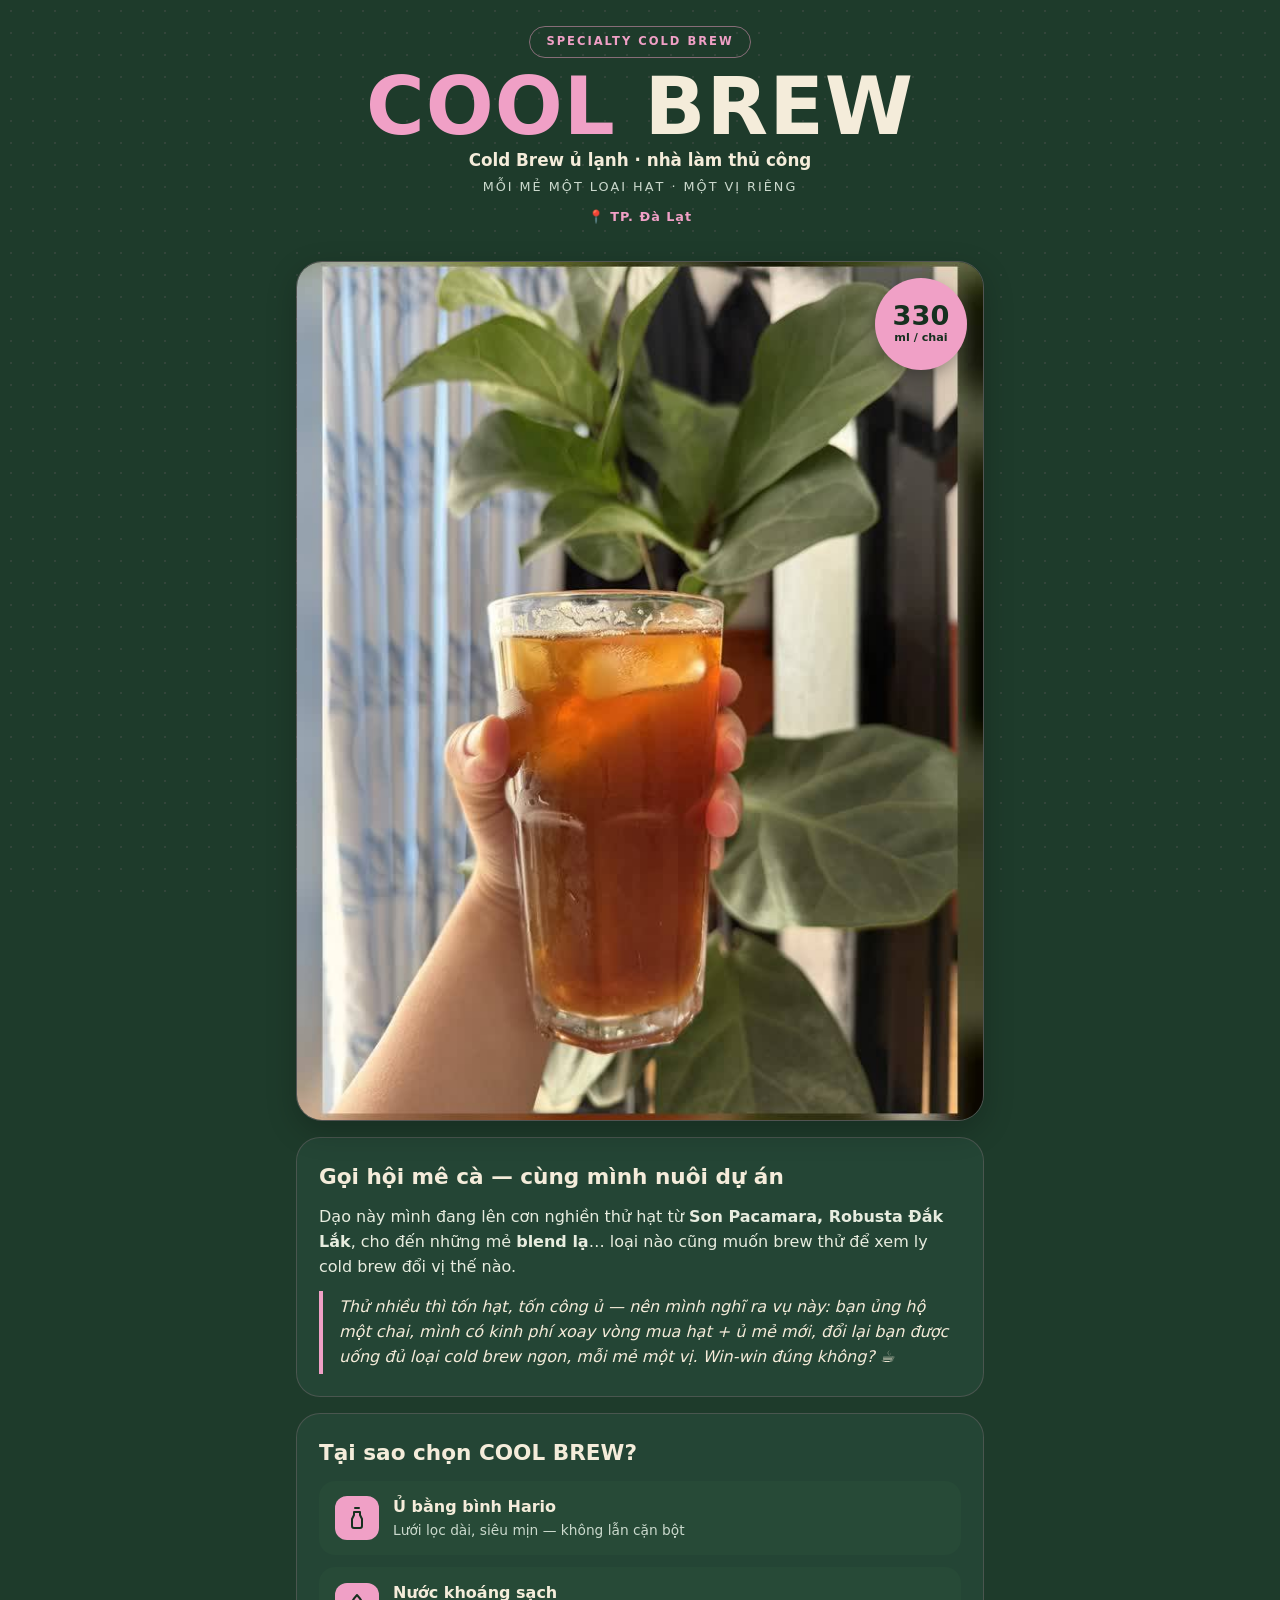
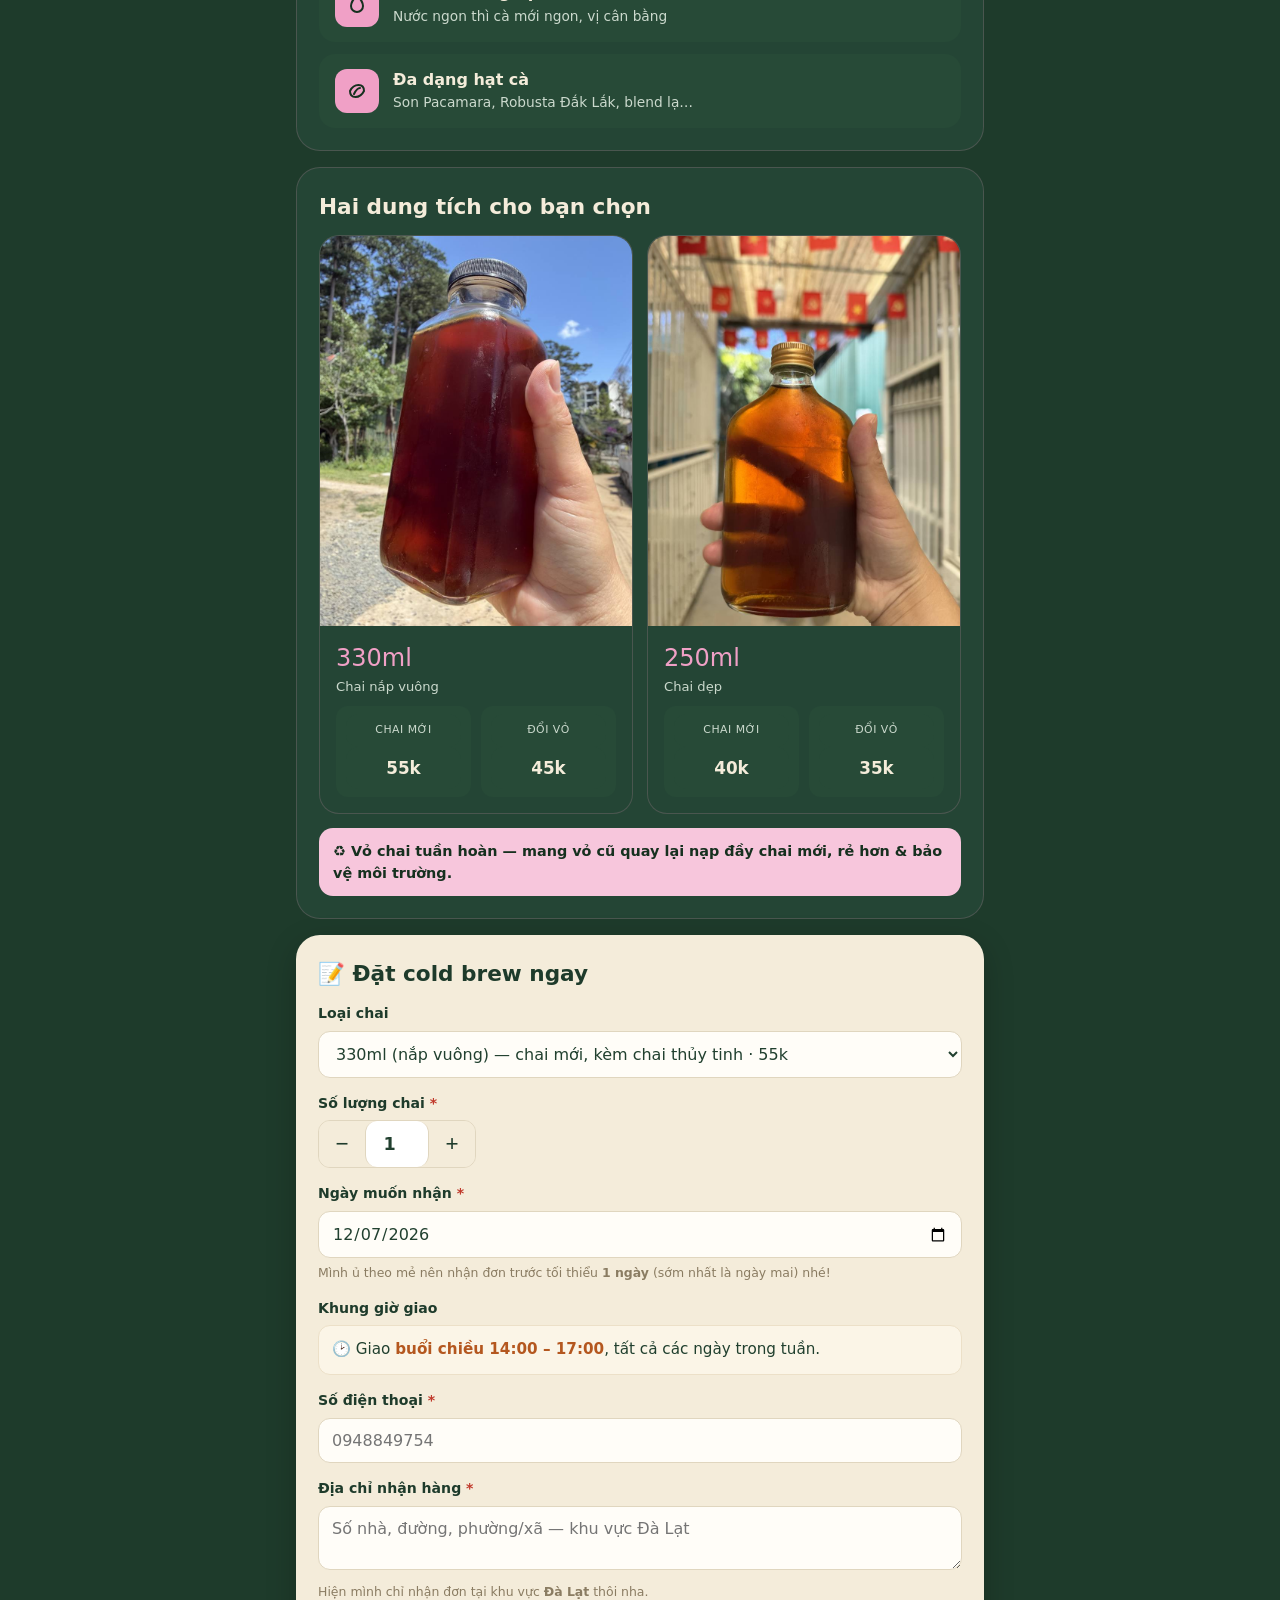
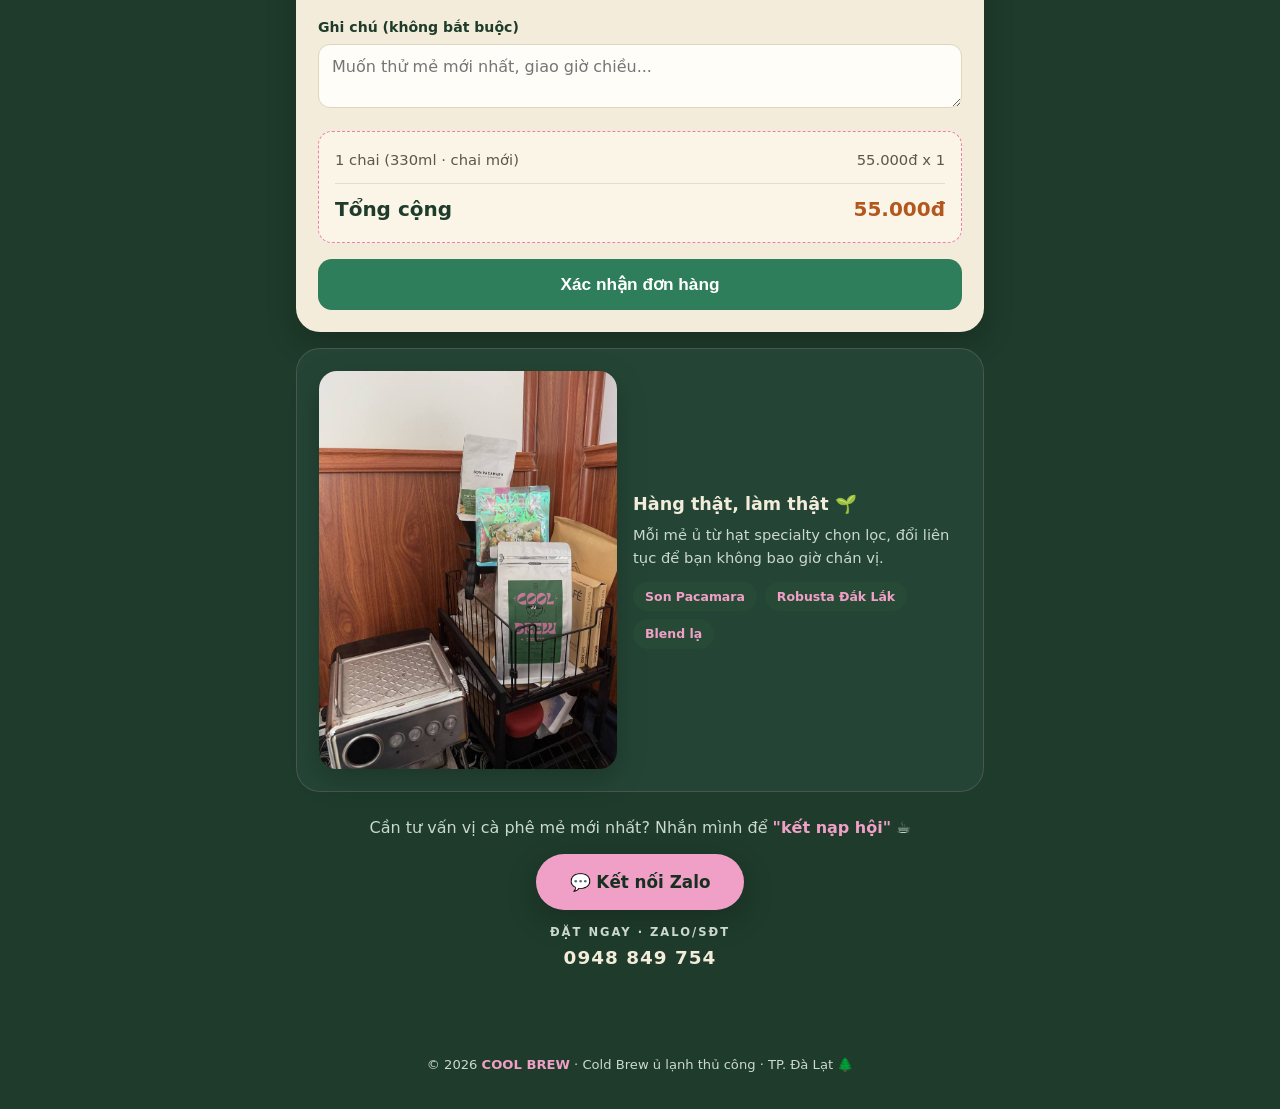
==== commit 21fbfde8: "Fix delivery window to daily afternoon 14:00-17:00 Replace the 4-option timeslot dropdown with a fix" ====
--- a/index.html
+++ b/index.html
@@ -134,6 +134,8 @@
   }
   .field textarea { resize: vertical; min-height: 58px; }
   .field .hint { font-size: 0.78rem; color: #8a7c62; margin-top: 5px; }
+  .fixed-slot { background: #fbf5e7; border: 1.5px solid #ece0c8; border-radius: 12px; padding: 12px 13px; color: var(--ink); font-size: 0.95rem; }
+  .fixed-slot b { color: var(--amber); }
 
   .stepper { display: inline-flex; align-items: center; border: 1.5px solid #e0d6bf; border-radius: 12px; overflow: hidden; }
   .stepper button { width: 46px; height: 46px; border: none; background: var(--cream); font-size: 1.4rem; color: var(--green-800); cursor: pointer; line-height: 1; }
@@ -299,13 +301,8 @@
         </div>
 
         <div class="field">
-          <label for="timeslot">Khung giờ giao <span class="req">*</span></label>
-          <select id="timeslot">
-            <option value="Sáng (8:00 – 11:00)">Sáng (8:00 – 11:00)</option>
-            <option value="Trưa (11:00 – 14:00)">Trưa (11:00 – 14:00)</option>
-            <option value="Chiều (14:00 – 17:00)">Chiều (14:00 – 17:00)</option>
-            <option value="Tối (17:00 – 20:00)">Tối (17:00 – 20:00)</option>
-          </select>
+          <label>Khung giờ giao</label>
+          <div class="fixed-slot">🕑 Giao <b>buổi chiều 14:00 – 17:00</b>, tất cả các ngày trong tuần.</div>
         </div>
 
         <div class="field">
@@ -378,7 +375,7 @@
   const typeEl  = document.getElementById("bottle-type");
   const qtyEl   = document.getElementById("qty");
   const dateEl  = document.getElementById("date");
-  const slotEl  = document.getElementById("timeslot");
+  const SLOT    = "Chiều (14:00 – 17:00)";
   const phoneEl = document.getElementById("phone");
   const addrEl  = document.getElementById("address");
   const noteEl  = document.getElementById("note");
@@ -423,7 +420,7 @@
     e.preventDefault();
     const qty = clampQty();
     const date = dateEl.value;
-    const slot = slotEl.value;
+    const slot = SLOT;
     const phone = phoneEl.value.trim();
     const addr = addrEl.value.trim();
     const note = noteEl.value.trim();
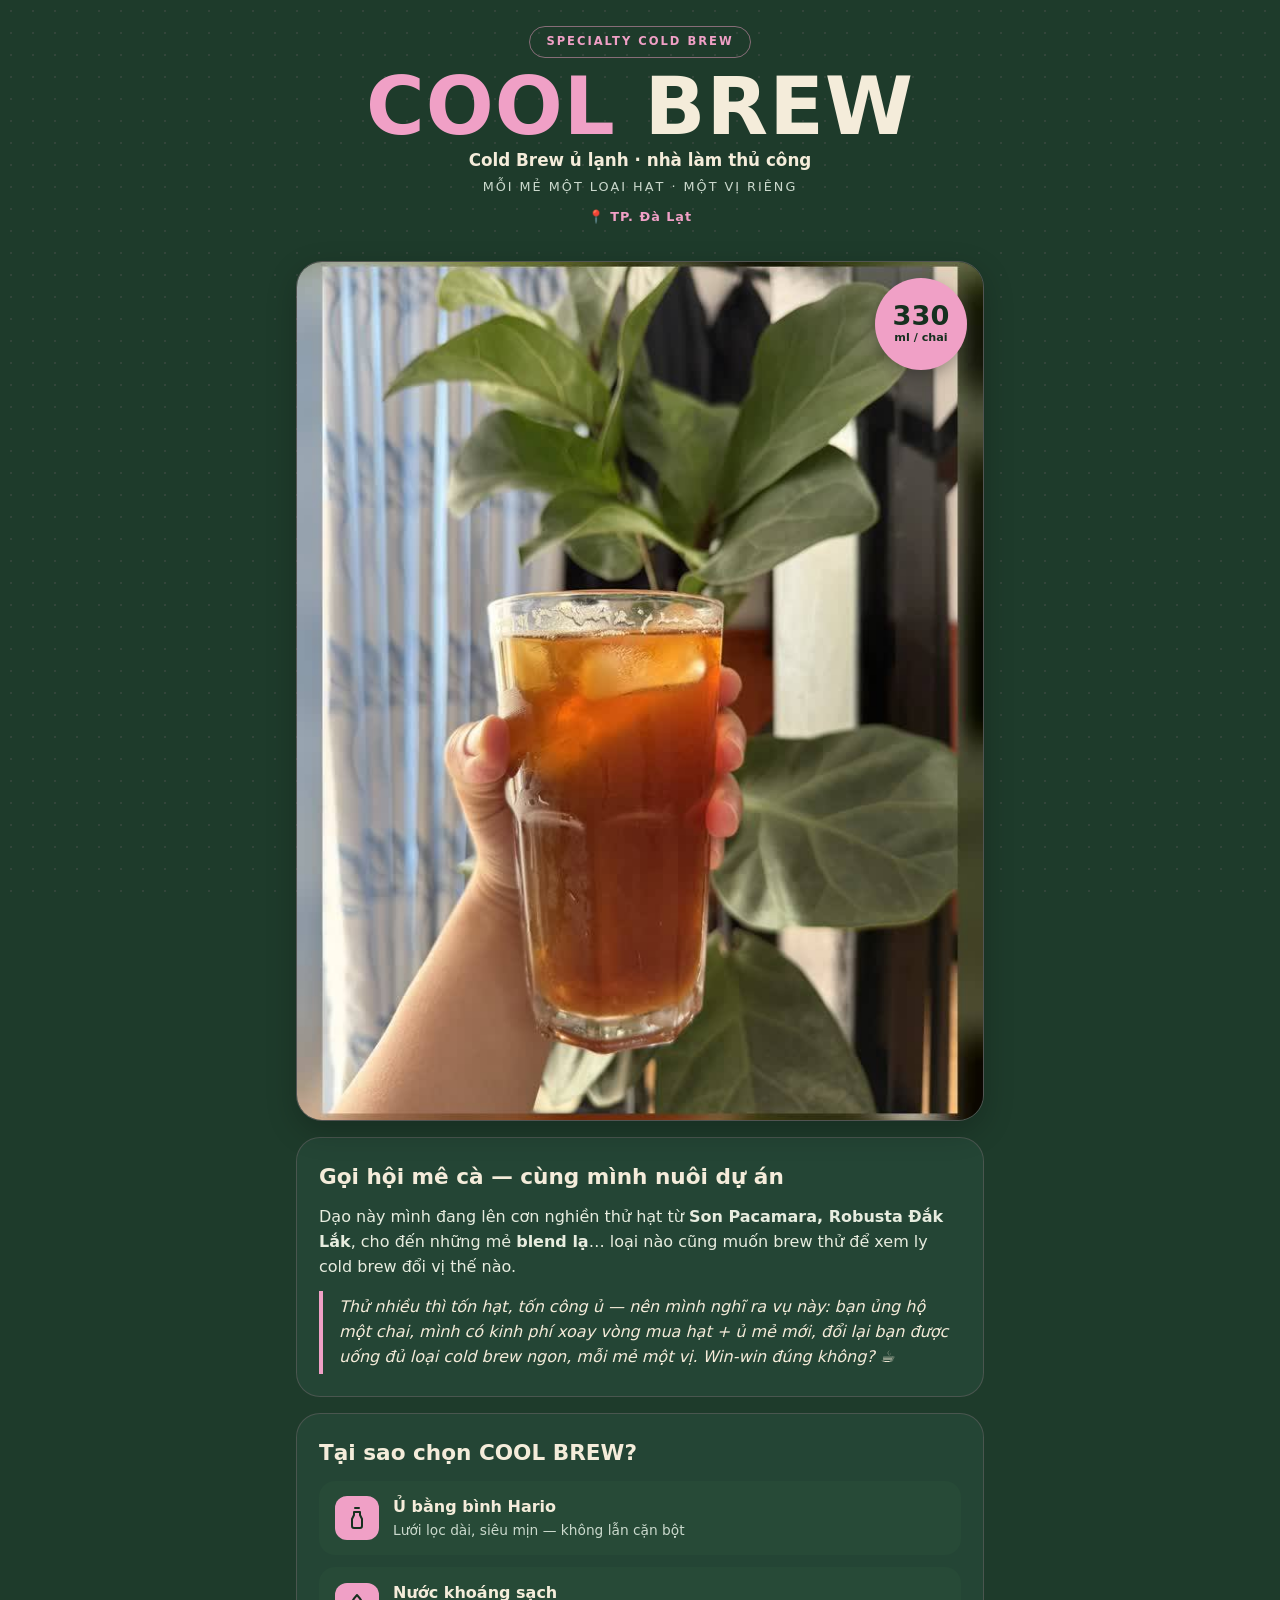
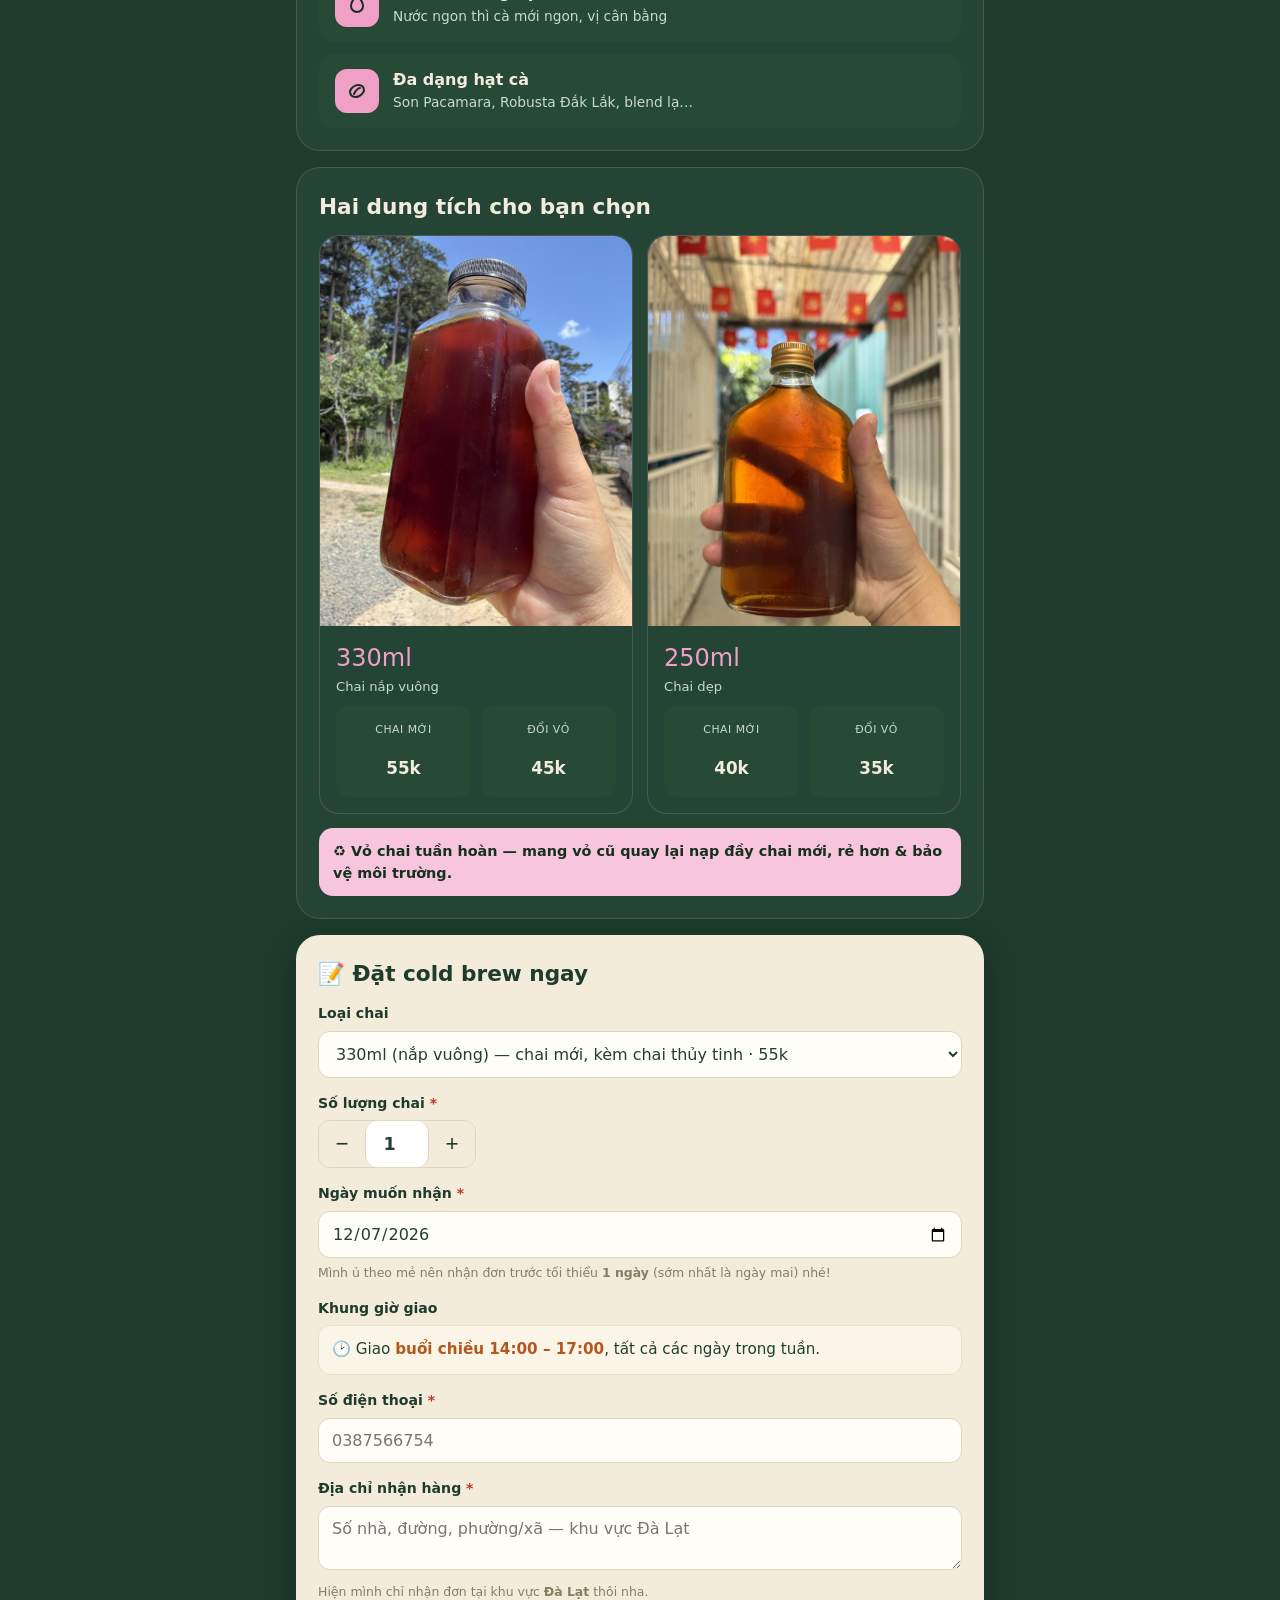
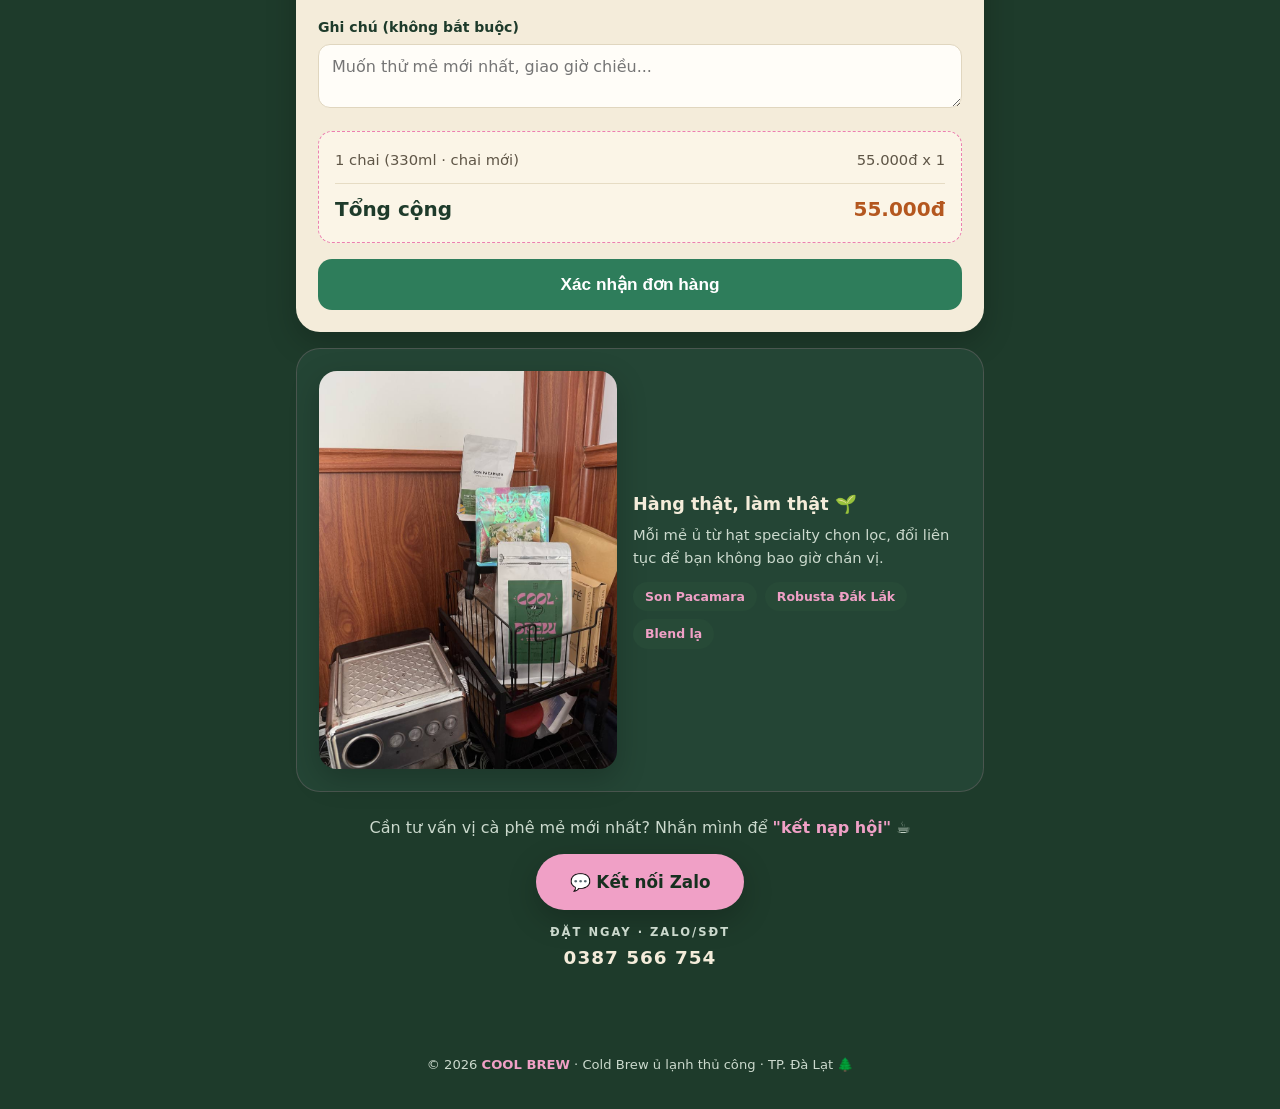
==== commit 4c77264b: "Update contact phone/Zalo to 0387566754 Co-Authored-By: Claude Opus 4.8 <noreply@anthropic.com> Clau" ====
--- a/index.html
+++ b/index.html
@@ -307,7 +307,7 @@
 
         <div class="field">
           <label for="phone">Số điện thoại <span class="req">*</span></label>
-          <input type="tel" id="phone" placeholder="0948849754" required pattern="[0-9]{9,11}" inputmode="numeric" />
+          <input type="tel" id="phone" placeholder="0387566754" required pattern="[0-9]{9,11}" inputmode="numeric" />
         </div>
 
         <div class="field">
@@ -345,8 +345,8 @@
     <!-- CTA -->
     <section class="cta">
       <p>Cần tư vấn vị cà phê mẻ mới nhất? Nhắn mình để <b style="color:var(--pink)">"kết nạp hội"</b> ☕</p>
-      <a class="btn-zalo" id="cta-zalo" href="https://zalo.me/0948849754" target="_blank" rel="noopener">💬 Kết nối Zalo</a>
-      <div class="phone"><small>Đặt ngay · Zalo/SĐT</small>0948 849 754</div>
+      <a class="btn-zalo" id="cta-zalo" href="https://zalo.me/0387566754" target="_blank" rel="noopener">💬 Kết nối Zalo</a>
+      <div class="phone"><small>Đặt ngay · Zalo/SĐT</small>0387 566 754</div>
     </section>
   </main>
 
@@ -360,14 +360,14 @@
       <pre id="receipt"></pre>
       <div class="actions">
         <button class="b-copy" id="btn-copy">📋 Sao chép đơn</button>
-        <a class="mbtn b-zalo" id="btn-zalo" href="https://zalo.me/0948849754" target="_blank" rel="noopener">💬 Gửi qua Zalo</a>
+        <a class="mbtn b-zalo" id="btn-zalo" href="https://zalo.me/0387566754" target="_blank" rel="noopener">💬 Gửi qua Zalo</a>
         <button class="b-close full" id="btn-close">Đóng</button>
       </div>
     </div>
   </div>
 
 <script>
-  const ZALO_PHONE = "0948849754";
+  const ZALO_PHONE = "0387566754";
   // Dán URL Web App Google Apps Script vào đây để đơn tự lưu vào Google Sheet.
   const SHEET_ENDPOINT = "https://script.google.com/macros/s/AKfycbxyt5D0mxNwSJBJXzUbs9YZz4NCkwXO9MESuxbBEy5DJr9KNlFOk5RHSINedL9P5FKOXQ/exec";
   const fmt = (n) => n.toLocaleString("vi-VN") + "đ";
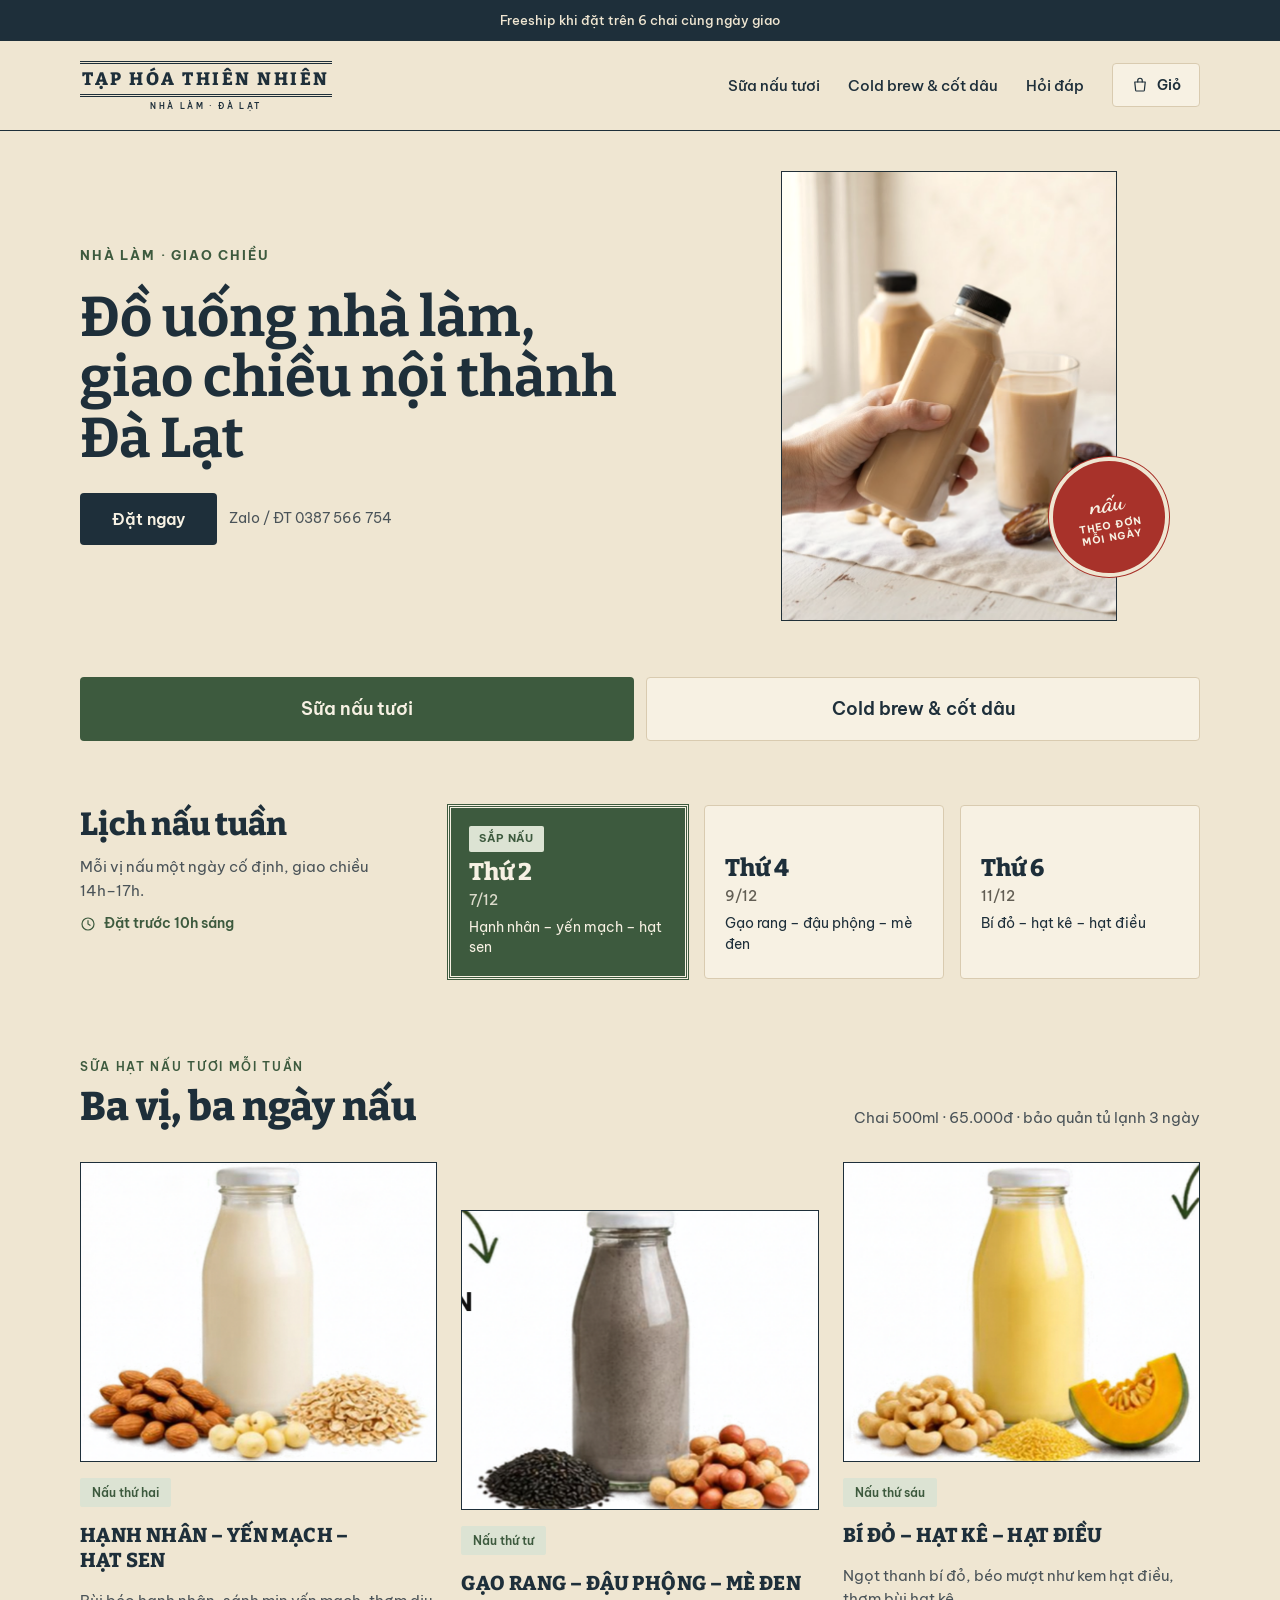
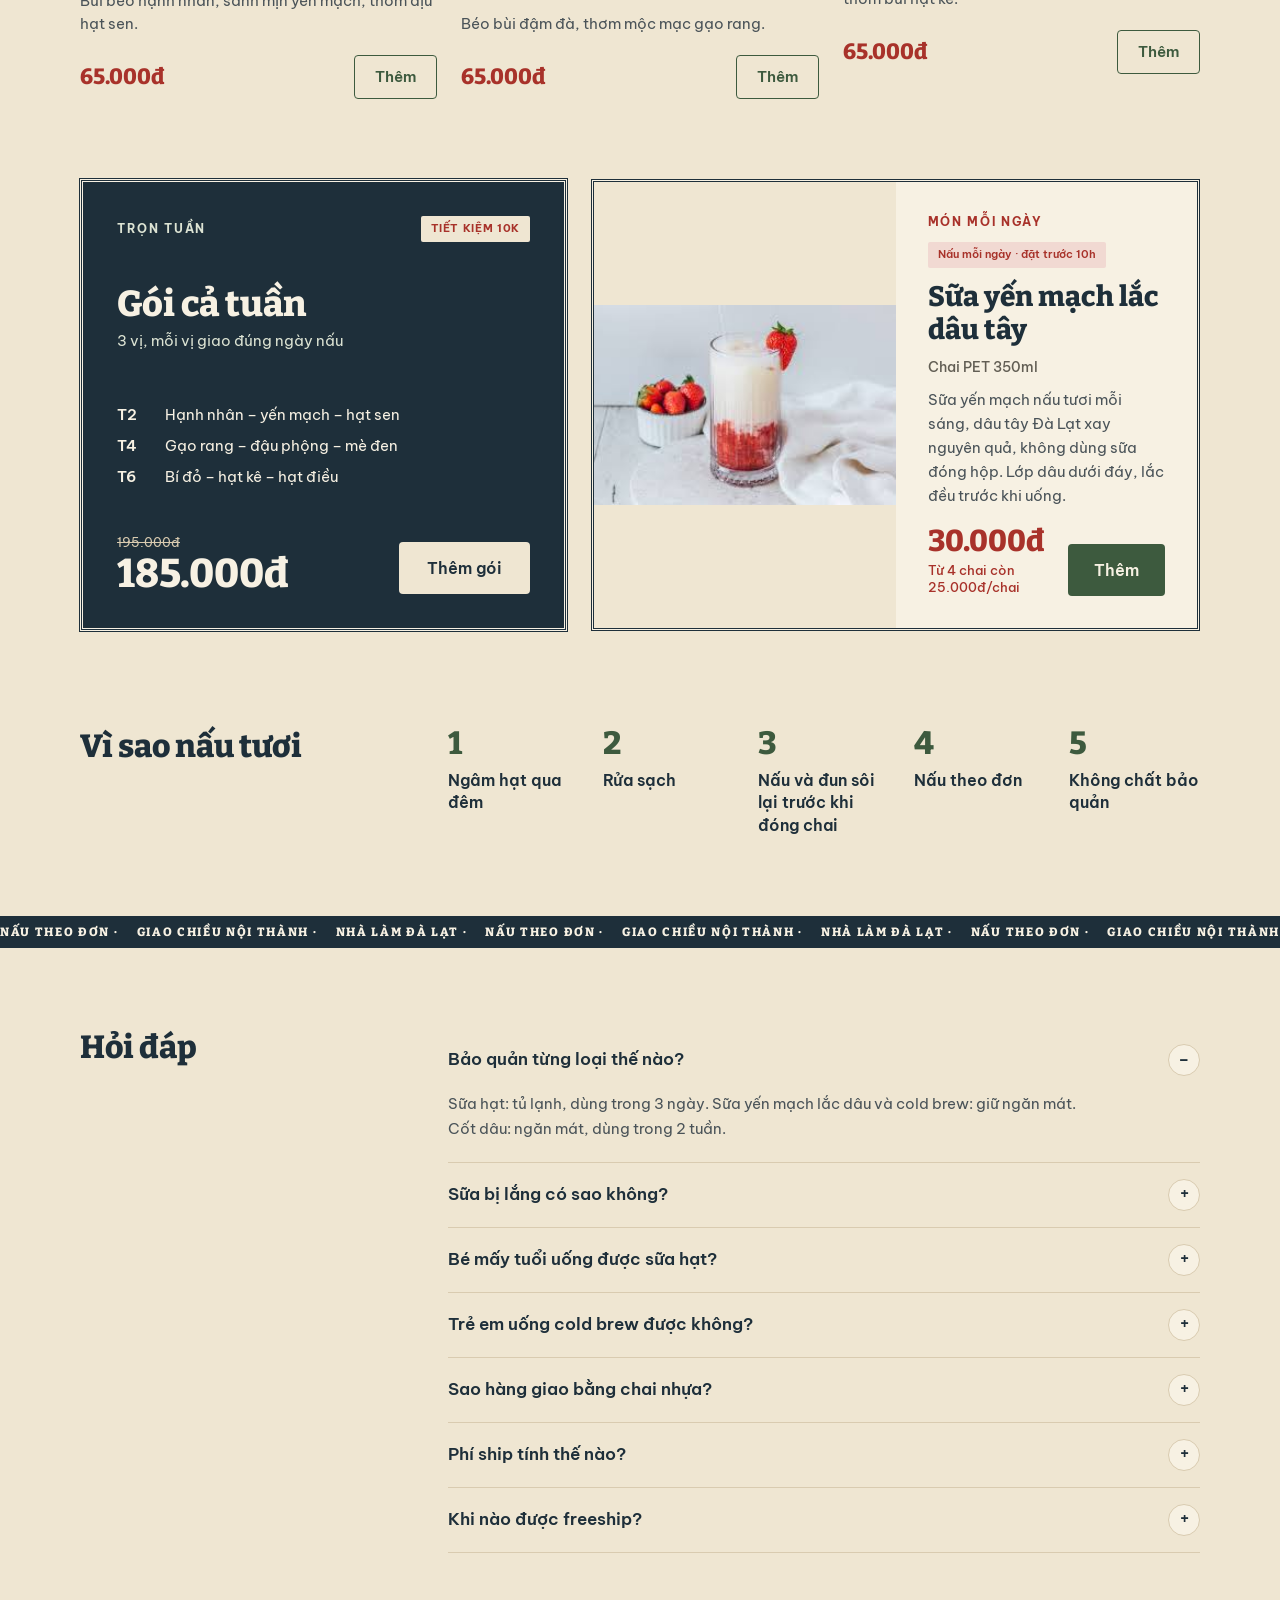
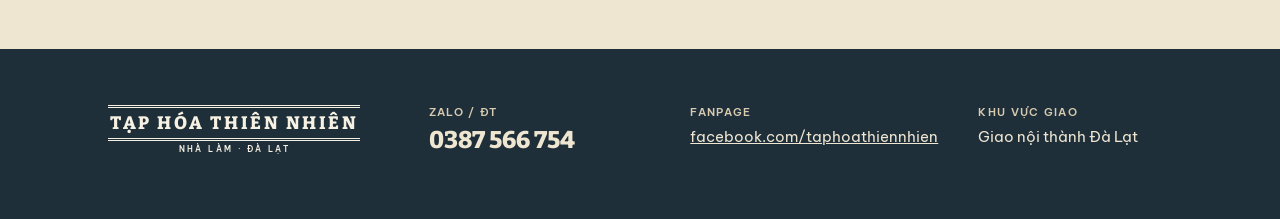
==== commit 03a436a6: "Deploy: Tạp hóa thiên nhiên order page with zone-based shipping fees Co-Authored-By: Claude Opus 5.5" ====
--- a/index.html
+++ b/index.html
@@ -1,479 +1,1810 @@
 <!DOCTYPE html>
 <html lang="vi">
 <head>
-<meta charset="UTF-8" />
-<meta name="viewport" content="width=device-width, initial-scale=1.0" />
-<title>COOL BREW · Cold Brew ủ lạnh thủ công · Đà Lạt</title>
+<meta charset="utf-8">
+<meta name="viewport" content="width=device-width, initial-scale=1, viewport-fit=cover">
+<title>Tạp hóa thiên nhiên · Đồ uống nhà làm, giao chiều nội thành Đà Lạt</title>
+<meta name="description" content="Sữa hạt nấu tươi, sữa yến mạch lắc dâu, cold brew và cốt dâu nhà làm tại Đà Lạt. Nấu theo đơn, giao chiều 14h–17h nội thành. Freeship khi đặt trên 6 chai cùng ngày giao.">
+<meta name="theme-color" content="#1E2F3A">
+<meta name="format-detection" content="telephone=no">
+
+<!-- Open Graph: đổi 2 đường dẫn bên dưới nếu trang không chạy ở orcdl.github.io -->
+<meta property="og:type" content="website">
+<meta property="og:locale" content="vi_VN">
+<meta property="og:site_name" content="Tạp hóa thiên nhiên">
+<meta property="og:title" content="Tạp hóa thiên nhiên · Đồ uống nhà làm Đà Lạt">
+<meta property="og:description" content="Sữa hạt nấu tươi, sữa yến mạch lắc dâu, cold brew và cốt dâu. Nấu theo đơn, giao chiều nội thành Đà Lạt.">
+<meta property="og:url" content="https://orcdl.github.io/">
+<meta property="og:image" content="https://orcdl.github.io/img/og-image.jpg">
+<meta property="og:image:width" content="1200">
+<meta property="og:image:height" content="630">
+<meta property="og:image:alt" content="Chai sữa hạt nấu tươi của Tạp hóa thiên nhiên">
+<meta name="twitter:card" content="summary_large_image">
+
+<link rel="preconnect" href="https://fonts.googleapis.com">
+<link rel="preconnect" href="https://fonts.gstatic.com" crossorigin>
+<link href="https://fonts.googleapis.com/css2?family=Bitter:wght@500;700;800&family=Be+Vietnam+Pro:ital,wght@0,400;0,500;0,600;0,700;1,400&family=Dancing+Script:wght@700&display=swap" rel="stylesheet">
+
 <style>
-  :root {
-    --green-900: #16301f;
-    --green-800: #1e3b2b;
-    --green-700: #274a37;
-    --green-600: #305a43;
-    --green-card: #244535;
-    --pink: #f0a0c6;
-    --pink-bright: #ec7fb0;
-    --pink-soft: #f7c6dc;
-    --cream: #f4ecda;
-    --cream-2: #faf4e6;
-    --ink: #21402f;
-    --muted-cream: #cbd9cd;
-    --amber: #b4571f;
-    --ok: #2e7d5b;
-    --shadow: 0 10px 30px rgba(0,0,0,0.22);
-  }
-  * { box-sizing: border-box; }
-  html, body { margin: 0; padding: 0; }
-  body {
-    font-family: system-ui, -apple-system, "Segoe UI", Roboto, "Helvetica Neue", Arial, sans-serif;
-    background: var(--green-800);
-    color: var(--cream);
-    line-height: 1.55;
-    -webkit-font-smoothing: antialiased;
-    overflow-x: hidden;
-  }
-  .rounded-face { font-family: "Arial Rounded MT Bold", "SF Pro Rounded", system-ui, "Segoe UI", sans-serif; }
-  h1, h2, h3 { font-family: "Arial Rounded MT Bold", "SF Pro Rounded", system-ui, "Segoe UI", sans-serif; }
-
-  main, header.site, footer.site { max-width: 720px; margin: 0 auto; }
-  main { padding: 8px 16px 48px; }
-
-  /* dotted texture */
-  body::before {
-    content: ""; position: fixed; inset: 0; pointer-events: none; z-index: 0;
-    background-image: radial-gradient(rgba(240,160,198,0.10) 1px, transparent 1px);
-    background-size: 22px 22px;
-  }
-  header.site, main, footer.site { position: relative; z-index: 1; }
-
-  /* HEADER */
-  header.site { padding: 26px 16px 6px; text-align: center; }
-  .eyebrow {
-    display: inline-block; border: 1.5px solid rgba(240,160,198,0.5);
-    color: var(--pink); font-weight: 700; font-size: 0.72rem; letter-spacing: 2px;
-    padding: 6px 16px; border-radius: 999px; text-transform: uppercase;
-  }
-  .loc { color: var(--pink); font-size: 0.8rem; font-weight: 600; margin-top: 10px; letter-spacing: 1px; }
-  .wordmark { font-size: clamp(3rem, 16vw, 5rem); line-height: 0.92; margin: 12px 0 4px; letter-spacing: 1px; text-wrap: balance; }
-  .wordmark .cool { color: var(--pink); }
-  .wordmark .brew { color: var(--cream); }
-  .subtag { color: var(--cream); font-weight: 600; font-size: 1.05rem; }
-  .subtag2 { color: var(--muted-cream); font-size: 0.8rem; letter-spacing: 2px; text-transform: uppercase; margin-top: 4px; }
-
-  /* HERO */
-  .hero {
-    position: relative; margin: 20px 0 8px; border-radius: 26px; overflow: hidden;
-    box-shadow: var(--shadow); border: 1px solid rgba(240,160,198,0.25);
-  }
-  .hero .hero-media { display: block; width: 100%; aspect-ratio: 4/5; object-fit: cover; background: var(--green-900); }
-  .hero .badge {
-    position: absolute; top: 16px; right: 16px;
-    background: var(--pink); color: var(--green-900);
-    width: 92px; height: 92px; border-radius: 50%;
-    display: flex; flex-direction: column; align-items: center; justify-content: center;
-    box-shadow: 0 6px 16px rgba(0,0,0,0.28); text-align: center;
-  }
-  .hero .badge b { font-size: 1.7rem; line-height: 1; }
-  .hero .badge span { font-size: 0.7rem; font-weight: 700; }
-
-  /* CARDS */
-  .card { border-radius: 24px; padding: 22px; margin: 16px 0; }
-  .card h2 { font-size: 1.35rem; margin: 0 0 12px; }
-  .card-glass { background: var(--green-card); border: 1px solid rgba(240,160,198,0.18); }
-  .card-cream { background: var(--cream); color: var(--ink); box-shadow: var(--shadow); }
-  .card-cream h2 { color: var(--green-800); }
-
-  .story p { margin: 0 0 12px; color: #e7ecdf; }
-  .story .quote {
-    border-left: 4px solid var(--pink); padding: 4px 0 4px 16px; font-style: italic; margin: 0;
-    color: #f3ead8;
-  }
-
-  /* WHY (feature chips) */
-  .why { display: grid; gap: 12px; }
-  .feat { display: flex; gap: 14px; align-items: center; background: var(--green-700); border-radius: 16px; padding: 14px 16px; }
-  .feat .chip {
-    flex: none; width: 44px; height: 44px; border-radius: 12px; background: var(--pink);
-    display: flex; align-items: center; justify-content: center;
-  }
-  .feat .chip svg { width: 24px; height: 24px; }
-  .feat .t { font-weight: 800; color: var(--cream); }
-  .feat .d { font-size: 0.86rem; color: var(--muted-cream); }
-
-  /* SIZES */
-  .sizes { display: grid; grid-template-columns: 1fr 1fr; gap: 14px; }
-  @media (max-width: 520px) { .sizes { grid-template-columns: 1fr; } }
-  .size {
-    background: var(--green-card); border: 1px solid rgba(240,160,198,0.18);
-    border-radius: 20px; overflow: hidden; display: flex; flex-direction: column;
-  }
-  .size .ph { width: 100%; aspect-ratio: 4/5; object-fit: cover; display: block; }
-  .size .body { padding: 14px 16px 16px; }
-  .size .vol { font-family: "Arial Rounded MT Bold","SF Pro Rounded",system-ui,sans-serif; font-size: 1.5rem; color: var(--pink); }
-  .size .shape { font-size: 0.82rem; color: var(--muted-cream); margin-bottom: 8px; }
-  .size .prices { display: flex; gap: 10px; }
-  .size .prices div { flex: 1; background: var(--green-700); border-radius: 12px; padding: 8px 10px; text-align: center; }
-  .size .prices .lab { font-size: 0.68rem; color: var(--muted-cream); text-transform: uppercase; letter-spacing: 0.5px; }
-  .size .prices .val { font-weight: 800; font-size: 1.05rem; color: var(--cream); }
-
-  .recirc-note {
-    display: flex; gap: 10px; align-items: center; margin-top: 14px;
-    background: var(--pink-soft); color: var(--green-900); border-radius: 14px; padding: 12px 14px; font-size: 0.9rem; font-weight: 600;
-  }
-
-  /* FORM */
-  .field { margin-bottom: 15px; }
-  .field label { display: block; font-weight: 700; font-size: 0.88rem; margin-bottom: 6px; color: var(--green-800); }
-  .field label .req { color: #c0392b; }
-  .field input, .field select, .field textarea {
-    width: 100%; padding: 12px 13px; border: 1.5px solid #e0d6bf; border-radius: 12px;
-    font-size: 1rem; font-family: inherit; background: #fffdf8; color: var(--ink);
-  }
-  .field input:focus, .field select:focus, .field textarea:focus {
-    outline: none; border-color: var(--pink-bright); box-shadow: 0 0 0 3px rgba(236,127,176,0.22);
-  }
-  .field textarea { resize: vertical; min-height: 58px; }
-  .field .hint { font-size: 0.78rem; color: #8a7c62; margin-top: 5px; }
-  .fixed-slot { background: #fbf5e7; border: 1.5px solid #ece0c8; border-radius: 12px; padding: 12px 13px; color: var(--ink); font-size: 0.95rem; }
-  .fixed-slot b { color: var(--amber); }
-
-  .stepper { display: inline-flex; align-items: center; border: 1.5px solid #e0d6bf; border-radius: 12px; overflow: hidden; }
-  .stepper button { width: 46px; height: 46px; border: none; background: var(--cream); font-size: 1.4rem; color: var(--green-800); cursor: pointer; line-height: 1; }
-  .stepper button:hover { background: var(--pink-soft); }
-  .stepper input { width: 64px; height: 46px; text-align: center; border: none; border-left: 1.5px solid #e0d6bf; border-right: 1.5px solid #e0d6bf; font-size: 1.1rem; font-weight: 800; background: #fff; }
-  .stepper input:focus { box-shadow: none; }
-
-  .summary { background: #fbf5e7; border: 1.5px dashed var(--pink-bright); border-radius: 14px; padding: 14px 16px; margin: 6px 0 16px; }
-  .summary .row { display: flex; justify-content: space-between; padding: 3px 0; font-size: 0.92rem; color: #5f5647; }
-  .summary .grand { border-top: 1px solid #e6dcc4; margin-top: 8px; padding-top: 10px; font-size: 1.25rem; font-weight: 800; color: var(--green-800); }
-  .summary .grand span:last-child { color: var(--amber); }
-
-  .btn-submit { width: 100%; border: none; background: var(--ok); color: #fff; padding: 15px; border-radius: 14px; font-size: 1.08rem; font-weight: 800; cursor: pointer; transition: opacity .15s; }
-  .btn-submit:hover { opacity: 0.92; }
-
-  /* BEANS trust */
-  .beans { display: grid; grid-template-columns: 1fr 1.1fr; gap: 16px; align-items: center; }
-  @media (max-width: 520px) { .beans { grid-template-columns: 1fr; } }
-  .beans img { width: 100%; border-radius: 18px; display: block; box-shadow: var(--shadow); }
-  .beans .t { font-weight: 800; color: var(--cream); margin-bottom: 6px; font-size: 1.1rem; }
-  .beans .d { color: var(--muted-cream); font-size: 0.92rem; }
-  .beans .tags { display: flex; flex-wrap: wrap; gap: 8px; margin-top: 12px; }
-  .beans .tags span { background: var(--green-700); color: var(--pink); font-size: 0.78rem; font-weight: 700; padding: 5px 12px; border-radius: 999px; }
-
-  /* CTA */
-  .cta { text-align: center; padding: 8px 0; }
-  .cta p { color: var(--muted-cream); margin: 0 0 14px; }
-  .btn-zalo { display: inline-block; background: var(--pink); color: var(--green-900); font-weight: 800; padding: 15px 34px; border-radius: 999px; text-decoration: none; box-shadow: var(--shadow); font-size: 1.05rem; transition: transform .1s, background .15s; }
-  .btn-zalo:hover { background: var(--pink-bright); }
-  .btn-zalo:active { transform: scale(0.97); }
-  .cta .phone { margin-top: 14px; color: var(--cream); font-size: 1.15rem; font-weight: 800; letter-spacing: 1px; }
-  .cta .phone small { display:block; font-weight:600; font-size:0.72rem; color:var(--muted-cream); letter-spacing:2px; text-transform:uppercase; margin-bottom:2px; }
-
-  footer.site { text-align: center; padding: 26px 16px 34px; color: var(--muted-cream); font-size: 0.82rem; }
-  footer.site b { color: var(--pink); }
-
-  /* MODAL */
-  .overlay { position: fixed; inset: 0; background: rgba(10,25,16,0.62); display: none; align-items: center; justify-content: center; padding: 18px; z-index: 60; }
-  .overlay.show { display: flex; }
-  .modal { background: var(--cream); color: var(--ink); border-radius: 22px; max-width: 440px; width: 100%; padding: 24px; box-shadow: 0 20px 50px rgba(0,0,0,0.4); }
-  .modal h3 { margin: 0 0 4px; color: var(--ok); font-size: 1.3rem; }
-  .modal .lead { color: #7a6f58; font-size: 0.9rem; margin: 0 0 14px; }
-  .modal pre { background: #fbf5e7; border: 1.5px solid #ece0c8; border-radius: 12px; padding: 14px; font-size: 0.85rem; white-space: pre-wrap; word-break: break-word; max-height: 250px; overflow: auto; margin: 0; font-family: ui-monospace, Menlo, Consolas, monospace; }
-  .modal .actions { display: grid; grid-template-columns: 1fr 1fr; gap: 10px; margin-top: 16px; }
-  .modal .actions .full { grid-column: 1 / -1; }
-  .modal button, .modal a.mbtn { display: block; text-align: center; text-decoration: none; padding: 13px; border-radius: 12px; border: none; font-weight: 800; cursor: pointer; font-size: 0.95rem; }
-  .b-copy { background: var(--green-700); color: #fff; }
-  .b-zalo { background: var(--pink); color: var(--green-900); }
-  .b-close { background: #e7ddc6; color: var(--ink); }
-
-  @media (prefers-reduced-motion: reduce) { * { transition: none !important; } }
+/* ===== Token thiết kế ===== */
+:root{
+  /* Nền và mực */
+  --color-paper:#EFE6D2;
+  --color-surface:#F7F1E3;
+  --color-line:#D9CBB0;
+  --color-ink:#1E2F3A;
+  --color-ink-hover:#2C4250;
+  --color-ink-2:#4A5358;
+  --color-ink-3:#625E54;
+  --color-mute:#9C9584;
+  --color-white:#FFFFFF;
+  /* Dòng sản phẩm */
+  --color-sua:#3D5A3E;
+  --color-sua-deep:#2F4730;
+  --color-sua-tint:#DCE3D3;
+  --color-dau:#A8322A;
+  --color-dau-deep:#86251F;
+  --color-dau-tint:#F1D9D2;
+  --overlay:rgba(30,47,58,.5);
+
+  /* Chữ */
+  --font-heading:'Bitter',Georgia,serif;
+  --font-body:'Be Vietnam Pro',system-ui,-apple-system,'Segoe UI',sans-serif;
+  --font-hand:'Dancing Script',cursive;
+  --tracking-sign:.14em;
+  --tracking-kicker:.12em;
+  --fs-h1:30px;
+  --fs-h2:28px;
+  --fs-h2-sm:26px;
+  --fs-h3:20px;
+  --fs-body:15px;
+  --fs-body-sm:14px;
+  --fs-small:13px;
+  --fs-meta:12px;
+  --fs-kicker:11px;
+  --fs-input:16px;
+
+  /* Khoảng cách */
+  --space-1:4px; --space-2:8px; --space-3:12px; --space-4:16px; --space-5:20px;
+  --space-6:24px; --space-7:32px; --space-8:48px; --space-9:64px;
+  --page-x:20px;
+  --page-max:520px;
+
+  /* Bo góc, viền, bóng, chuyển động */
+  --radius-xs:2px;
+  --radius-sm:4px;
+  --radius-md:8px;
+  --radius-round:999px;
+  --frame-double:3px double var(--color-ink);
+  --shadow-float:0 8px 24px rgba(30,47,58,.24);
+  --tap-min:44px;
+  --ease:cubic-bezier(.2,.7,.2,1);
+  --dur:180ms;
+}
+
+*{box-sizing:border-box}
+[hidden]{display:none!important}
+html{-webkit-text-size-adjust:100%}
+body{margin:0;background:var(--color-paper);color:var(--color-ink);font:400 var(--fs-body)/1.6 var(--font-body);-webkit-font-smoothing:antialiased}
+body.is-locked{overflow:hidden}
+h1,h2,h3,p{margin:0}
+img{max-width:100%}
+button{font-family:inherit;cursor:pointer;color:inherit;-webkit-tap-highlight-color:transparent}
+button:active:not([disabled]){transform:scale(.98)}
+button:focus-visible,a:focus-visible,summary:focus-visible{outline:2px solid var(--color-sua);outline-offset:2px}
+button[disabled]{cursor:not-allowed}
+.page{max-width:var(--page-max);margin:0 auto;position:relative}
+
+/* ===== Mảnh dùng chung ===== */
+.kicker{font:700 var(--fs-meta)/1.3 var(--font-body);letter-spacing:var(--tracking-sign);text-transform:uppercase;color:var(--color-sua)}
+.kicker--sm{font-weight:600;font-size:var(--fs-kicker);line-height:1.25}
+.kicker--dau{color:var(--color-dau)}
+.label{font:600 var(--fs-kicker)/1.25 var(--font-body);letter-spacing:var(--tracking-kicker);text-transform:uppercase;color:var(--color-ink-3)}
+.tag{display:inline-block;align-self:flex-start;font:600 var(--fs-kicker)/1.25 var(--font-body);padding:6px 10px;border-radius:var(--radius-xs)}
+.tag--sua{background:var(--color-sua-tint);color:var(--color-sua)}
+.tag--dau{background:var(--color-dau-tint);color:var(--color-dau)}
+.tag--caps{font-weight:700;letter-spacing:.06em;text-transform:uppercase}
+.btn{display:inline-flex;align-items:center;justify-content:center;gap:10px;min-height:48px;padding:0 22px;border-radius:var(--radius-sm);border:0;font:600 15px/1.25 var(--font-body);text-decoration:none;transition:background var(--dur) var(--ease),transform var(--dur) var(--ease)}
+.btn--ink{background:var(--color-ink);color:var(--color-surface)}
+.btn--ink:hover{background:var(--color-ink-hover)}
+.btn--sua{background:var(--color-sua);color:var(--color-surface)}
+.btn--sua:hover{background:var(--color-sua-deep)}
+.btn--dau{background:var(--color-dau);color:var(--color-surface)}
+.btn--dau:hover{background:var(--color-dau-deep)}
+.btn--paper{background:var(--color-paper);color:var(--color-ink)}
+.btn--paper:hover{background:var(--color-surface)}
+.btn--light{background:var(--color-surface);color:var(--color-dau)}
+.btn--outline{background:transparent;border:1.5px solid var(--color-ink);color:var(--color-ink)}
+.btn--outline:hover{background:var(--color-surface)}
+.btn--outline-sua{background:transparent;border:1.5px solid var(--color-sua);color:var(--color-sua)}
+.btn--outline-sua:hover{background:var(--color-sua-tint)}
+.btn--outline-dau{background:transparent;border:1.5px solid var(--color-dau);color:var(--color-dau)}
+.btn--outline-dau:hover{background:var(--color-dau-tint)}
+.btn--sm{min-height:var(--tap-min);padding:0 16px;font-size:14px}
+.btn--block{width:100%;min-height:52px;font-size:16px}
+.btn[disabled]{opacity:.45}
+.wordmark{display:inline-flex;flex-direction:column;align-items:center;gap:4px;color:var(--color-ink);text-decoration:none}
+.wordmark__name{font:800 14px/1 var(--font-heading);letter-spacing:var(--tracking-sign);text-transform:uppercase;white-space:nowrap;border-top:3px double currentColor;border-bottom:3px double currentColor;padding:5px 2px}
+.wordmark__sub{font:600 8px/1 var(--font-body);letter-spacing:.3em;text-transform:uppercase;white-space:nowrap}
+.stepper{display:inline-flex;align-items:center;border:1px solid var(--color-line);border-radius:var(--radius-sm);background:var(--color-paper)}
+.stepper button{width:44px;height:44px;border:0;background:transparent;font:500 20px/1.25 var(--font-body);color:var(--color-ink)}
+.stepper button[disabled]{color:var(--color-mute)}
+.stepper span{width:36px;text-align:center;font:700 16px/1.25 var(--font-body)}
+.stepper--sm button{height:40px;font-size:18px}
+.stepper--sm span{width:28px;font-size:14px}
+
+/* ===== Đầu trang ===== */
+.announce{background:var(--color-ink);color:var(--color-paper);font:500 var(--fs-meta)/1.3 var(--font-body);text-align:center;padding:10px 16px}
+.topbar{display:flex;align-items:center;justify-content:space-between;padding:12px var(--page-x)}
+.topbar__nav{display:none}
+.cartbtn{min-width:44px;height:44px;border-radius:var(--radius-sm);border:1px solid var(--color-line);background:var(--color-surface);display:flex;align-items:center;justify-content:center;gap:8px;position:relative;color:var(--color-ink)}
+.cartbtn__label{display:none}
+.cartbtn__badge{position:absolute;top:-4px;right:-4px;min-width:20px;height:20px;padding:0 4px;border-radius:var(--radius-round);background:var(--color-dau);color:#fff;font:700 11px/20px var(--font-body);text-align:center}
+.hero{padding:8px var(--page-x) 24px;display:flex;flex-direction:column;gap:16px}
+.hero__text{display:flex;flex-direction:column;gap:16px}
+.hero h1{font:700 var(--fs-h1)/1.15 var(--font-heading);text-wrap:pretty}
+.hero__cta{display:flex;gap:12px;align-items:center}
+.hero__cta .btn{padding:0 28px}
+.hero__phone{display:none}
+.hero__figure{position:relative;align-self:center;width:240px}
+.hero__figure img{width:240px;height:auto;aspect-ratio:672/900;object-fit:cover;display:block;border:1px solid var(--color-ink);filter:sepia(.12)}
+.stamp{position:absolute;right:-28px;bottom:28px;width:84px;height:84px;border-radius:var(--radius-round);background:var(--color-dau);color:var(--color-surface);display:flex;flex-direction:column;align-items:center;justify-content:center;gap:2px;transform:rotate(-10deg);box-shadow:0 0 0 3px var(--color-paper),0 0 0 4px var(--color-dau)}
+.stamp__hand{font:700 18px/1 var(--font-hand)}
+.stamp__text{font:700 8px/1.2 var(--font-body);letter-spacing:.12em;text-align:center}
+.tabs{padding:0 var(--page-x);display:grid;grid-template-columns:1fr 1fr;gap:8px;scroll-margin-top:12px}
+.tabs.is-top{padding-top:8px}
+.tab{min-height:56px;padding:0 4px;border-radius:var(--radius-sm);border:1px solid var(--color-line);background:var(--color-surface);color:var(--color-ink);font:600 15px/1.2 var(--font-body);transition:background var(--dur) var(--ease)}
+.tab[aria-selected="true"]{border-color:transparent;color:var(--color-surface)}
+.tab--sua[aria-selected="true"]{background:var(--color-sua)}
+.tab--dau[aria-selected="true"]{background:var(--color-dau)}
+
+/* ===== Tab Sữa nấu tươi ===== */
+.sec{padding:48px var(--page-x) 0;display:flex;flex-direction:column;gap:16px}
+.sec h2{font:800 var(--fs-h2)/1.2 var(--font-heading)}
+.schedule{padding-top:40px}
+.schedule__head{display:flex;align-items:baseline;justify-content:space-between;gap:12px}
+.schedule__head h2{font-size:24px}
+.schedule__lead{display:none}
+.cutoff{display:flex;align-items:center;gap:6px;font:500 var(--fs-small)/1.25 var(--font-body);color:var(--color-sua)}
+.cutoff svg{flex:none;align-self:center}
+.schedule__grid{display:grid;grid-template-columns:repeat(3,minmax(0,1fr));gap:8px}
+.cook{background:var(--color-surface);border:1px solid var(--color-line);border-radius:var(--radius-sm);padding:12px;display:flex;flex-direction:column;gap:6px;min-height:132px}
+.cook__tag{height:20px;align-self:flex-start}
+.cook__day{font:800 18px/1.1 var(--font-heading)}
+.cook__date{font:500 var(--fs-meta)/1.25 var(--font-body);color:var(--color-ink-3)}
+.cook__flavor{font:400 var(--fs-meta)/1.35 var(--font-body)}
+.cook.is-soon{background:var(--color-sua);color:var(--color-surface);border:3px double var(--color-surface);outline:1px solid var(--color-sua);border-radius:0;padding:10px}
+.cook.is-soon .cook__tag{height:auto;background:var(--color-sua-tint);color:var(--color-sua);font:700 10px/1.25 var(--font-body);letter-spacing:.08em;text-transform:uppercase;padding:5px 8px;border-radius:var(--radius-xs)}
+.cook.is-soon .cook__date{color:inherit;opacity:.85}
+.nuts__head{gap:8px}
+.nuts__head>div{display:flex;flex-direction:column;gap:8px}
+.nuts__sub{font:400 var(--fs-body-sm)/1.5 var(--font-body);color:var(--color-ink-2)}
+.nuts{padding:20px var(--page-x) 0;display:flex;flex-direction:column}
+.nut__row{display:flex;gap:16px;align-items:center}
+.nut:nth-child(even) .nut__row{flex-direction:row-reverse}
+.nut__img{width:140px;height:168px;flex:none;background:var(--color-white);border:1px solid var(--color-ink);overflow:hidden}
+.nut__img img{width:100%;height:100%;object-fit:cover;display:block}
+.nut__body{flex:1;min-width:0;display:flex;flex-direction:column;gap:8px}
+.nut__name{font:800 16px/1.25 var(--font-heading);text-transform:uppercase;letter-spacing:.02em;text-wrap:pretty}
+.nut__desc{font:400 var(--fs-small)/1.5 var(--font-body);color:var(--color-ink-2)}
+.nut__buy{display:flex;align-items:center;justify-content:space-between;gap:8px;padding-top:4px}
+.nut__price{font:800 18px/1 var(--font-heading);color:var(--color-dau)}
+.nut__arrow{display:flex;justify-content:center;padding:4px 0}
+.nut:nth-child(even) .nut__arrow svg{transform:scaleX(-1)}
+.duo{display:flex;flex-direction:column}
+.pack-wrap{padding:40px var(--page-x) 0}
+.pack{background:var(--color-ink);color:var(--color-surface);border:3px double var(--color-surface);outline:1px solid var(--color-ink);padding:22px;display:flex;flex-direction:column;gap:16px}
+.pack__top{display:flex;align-items:center;justify-content:space-between;gap:12px}
+.pack__kicker{font:700 var(--fs-meta)/1.3 var(--font-body);letter-spacing:var(--tracking-sign);text-transform:uppercase;color:var(--color-sua-tint)}
+.pack__save{background:var(--color-paper);color:var(--color-dau);font:700 var(--fs-kicker)/1.25 var(--font-body);letter-spacing:.06em;text-transform:uppercase;padding:6px 10px;border-radius:var(--radius-xs)}
+.pack__title{display:flex;flex-direction:column;gap:6px}
+.pack__name{font:800 28px/1.15 var(--font-heading)}
+.pack__lead{font:400 var(--fs-body-sm)/1.5 var(--font-body);color:var(--color-sua-tint)}
+.pack__list{display:flex;flex-direction:column;gap:8px;font:400 var(--fs-small)/1.4 var(--font-body)}
+.pack__list div{display:flex;gap:12px}
+.pack__list b{width:36px;flex:none;font-weight:600}
+.pack__buy{display:flex;align-items:flex-end;justify-content:space-between;gap:12px;padding-top:4px}
+.pack__prices{display:flex;flex-direction:column;gap:4px}
+.pack__old{font:400 var(--fs-small)/1.25 var(--font-body);color:var(--color-line);text-decoration:line-through}
+.pack__price{font:800 32px/1 var(--font-heading)}
+.daily{padding:48px var(--page-x) 0;display:flex;flex-direction:column;gap:16px}
+.daily__card{background:var(--color-surface);border:var(--frame-double);overflow:hidden}
+.daily__img img{width:100%;height:auto;aspect-ratio:275/183;object-fit:cover;display:block}
+.daily__body{padding:20px;display:flex;flex-direction:column;gap:10px}
+.daily__kicker{display:none}
+.daily__name{font:800 24px/1.2 var(--font-heading)}
+.daily__unit{font:500 var(--fs-small)/1.25 var(--font-body);color:var(--color-ink-3)}
+.daily__desc{font:400 var(--fs-body-sm)/1.6 var(--font-body);color:var(--color-ink-2)}
+.daily__buy{display:flex;align-items:flex-end;justify-content:space-between;gap:12px;padding-top:6px}
+.daily__prices{display:flex;flex-direction:column;gap:6px}
+.daily__price{font:800 26px/1 var(--font-heading);color:var(--color-dau)}
+.daily__tier{font:500 var(--fs-meta)/1.3 var(--font-body);color:var(--color-dau)}
+.why{padding-top:56px;gap:20px}
+.why h2,.faq h2{font-size:var(--fs-h2-sm)}
+.why__list{display:flex;flex-direction:column;gap:16px}
+.why__item{display:flex;gap:16px;align-items:baseline}
+.why__n{font:800 22px/1 var(--font-heading);color:var(--color-sua);width:24px;flex:none}
+.why__t{font:600 16px/1.35 var(--font-body)}
+
+/* ===== Tab Cold brew & cốt dâu ===== */
+.cb-intro{padding-top:24px}
+.cb-intro__head{display:flex;gap:16px;align-items:flex-start}
+.cb-intro__title{flex:1;display:flex;flex-direction:column;gap:8px}
+.cb-intro h2{line-height:1.15}
+.cb-intro__img{width:96px;height:96px;border-radius:var(--radius-round);object-fit:cover;flex:none;background:var(--color-white)}
+.cb-intro p{font:400 var(--fs-body-sm)/1.65 var(--font-body);color:var(--color-ink-2)}
+.notice{display:flex;align-items:center;gap:8px;background:var(--color-dau-tint);color:var(--color-dau);border-radius:var(--radius-sm);padding:12px 14px;font:600 var(--fs-small)/1.4 var(--font-body)}
+.notice svg{flex:none}
+.menu{padding:32px 0 0;display:flex;flex-direction:column}
+.menu__row{display:flex;gap:12px;align-items:flex-start;padding:14px var(--page-x)}
+.menu__n{font:800 17px/1.4 var(--font-heading);color:var(--color-dau);width:16px;flex:none}
+.menu__body{flex:1;min-width:0;display:flex;flex-direction:column;gap:4px}
+.menu__line{display:flex;justify-content:space-between;gap:8px;align-items:baseline}
+.menu__name{font:800 17px/1.3 var(--font-heading)}
+.menu__price{font:800 20px/1 var(--font-heading);flex:none}
+.menu__desc{font:400 var(--fs-small)/1.45 var(--font-body);color:var(--color-ink-2)}
+.menu__sub{font:500 var(--fs-kicker)/1.4 var(--font-body);color:var(--color-ink-2);flex:none}
+.menu__add{width:44px;height:44px;flex:none;border-radius:var(--radius-sm);border:1.5px solid var(--color-dau);background:transparent;color:var(--color-dau);font:500 22px/1.25 var(--font-body)}
+.menu__add:hover{background:var(--color-dau-tint)}
+.menu__row.is-hot{padding:18px var(--page-x);background:var(--color-dau);color:var(--color-surface);margin:6px 0}
+.menu__row.is-hot .menu__n{color:inherit}
+.menu__row.is-hot .menu__body{gap:6px}
+.menu__row.is-hot .menu__line{align-items:center}
+.menu__row.is-hot .menu__titlewrap{display:flex;align-items:center;gap:8px;flex-wrap:wrap}
+.menu__row.is-hot .menu__name{font-size:19px}
+.menu__row.is-hot .menu__price{font-size:24px}
+.menu__row.is-hot .menu__desc,.menu__row.is-hot .menu__sub{color:var(--color-dau-tint)}
+.menu__row.is-hot .menu__add{border:0;background:var(--color-surface)}
+.hot-tag{background:var(--color-surface);color:var(--color-dau);font:700 10px/1.25 var(--font-body);letter-spacing:.12em;text-transform:uppercase;padding:5px 7px;border-radius:var(--radius-xs)}
+.hot-tag--solid{background:var(--color-dau);color:var(--color-surface)}
+.syrup{gap:12px}
+.syrup h2{line-height:1.15}
+.syrup__big{background:var(--color-dau);color:var(--color-surface);border-radius:var(--radius-sm);padding:20px;display:flex;flex-direction:column;gap:14px;margin-top:8px}
+.syrup__bigtop{display:flex;justify-content:space-between;align-items:flex-start}
+.syrup__best{background:var(--color-ink);color:var(--color-surface);font:700 var(--fs-kicker)/1.25 var(--font-body);letter-spacing:.12em;text-transform:uppercase;padding:7px 11px;border-radius:var(--radius-xs)}
+.syrup__bigtop .btn{padding:0 18px}
+.syrup__bigrow{display:flex;justify-content:space-between;align-items:flex-end}
+.syrup__bigsize{font:700 44px/1.25 var(--font-body);letter-spacing:-.02em}
+.syrup__bigprice{font:700 56px/.9 var(--font-body);letter-spacing:-.03em}
+.syrup__yield{align-self:flex-start;background:rgba(247,241,227,.18);font:600 var(--fs-small)/1.25 var(--font-body);padding:8px 12px;border-radius:var(--radius-xs)}
+.syrup__grid{display:grid;grid-template-columns:1fr 1fr;gap:10px}
+.syrup__card{background:var(--color-surface);border:1px solid var(--color-line);border-radius:var(--radius-sm);padding:16px;display:flex;flex-direction:column;gap:10px}
+.syrup__cardtop{display:flex;justify-content:space-between;align-items:baseline;gap:6px}
+.syrup__size{font:700 20px/1.25 var(--font-body)}
+.syrup__price{font:700 24px/1.25 var(--font-body);color:var(--color-dau)}
+.syrup__cardyield{font:400 var(--fs-small)/1.25 var(--font-body);color:var(--color-ink-2)}
+.syrup__info{display:flex;gap:14px;align-items:flex-start;padding-top:8px}
+.syrup__info img{width:96px;height:112px;border-radius:var(--radius-sm);object-fit:cover;flex:none}
+.syrup__info div{display:flex;flex-direction:column;gap:8px;font:400 var(--fs-small)/1.55 var(--font-body);color:var(--color-ink-2)}
+.syrup__info b{font-weight:600;color:var(--color-ink)}
+.beans__lead{font:italic 400 var(--fs-body-sm)/1.4 var(--font-body);color:var(--color-ink-2);margin-top:-8px}
+.bean{display:flex;flex-direction:column;gap:4px}
+.bean__top{display:flex;align-items:center;gap:8px;flex-wrap:wrap}
+.bean__name{font:800 18px/1.3 var(--font-heading)}
+.bean__top .tag{padding:5px 9px}
+.bean__desc{font:400 var(--fs-small)/1.5 var(--font-body);color:var(--color-ink-2)}
+.steps{gap:20px}
+.steps__head{display:flex;flex-direction:column;gap:8px}
+.steps h2{font-size:var(--fs-h2-sm)}
+.steps__wrap{display:flex;gap:16px}
+.steps__list{flex:1;display:flex;flex-direction:column;gap:22px}
+.steps__wrap>img{width:96px;height:260px;object-fit:cover;border-radius:var(--radius-sm);flex:none;background:var(--color-white)}
+.step{display:flex;gap:12px}
+.step__n{font:800 40px/1 var(--font-heading);color:var(--color-dau);width:26px;flex:none}
+.step__body{display:flex;flex-direction:column;gap:4px}
+.step__tag{display:flex;align-items:center;gap:6px;font:700 var(--fs-kicker)/1.25 var(--font-body);letter-spacing:.1em;text-transform:uppercase;color:var(--color-dau)}
+.step__icon{width:24px;height:24px;border-radius:var(--radius-round);background:var(--color-dau-tint);display:flex;align-items:center;justify-content:center;font:400 13px/1.25 var(--font-body);letter-spacing:0}
+.step__t{font:800 16px/1.3 var(--font-heading)}
+.step__d{font:400 var(--fs-small)/1.5 var(--font-body);color:var(--color-ink-2)}
+
+/* ===== Phần dùng chung cuối trang ===== */
+.ticker{margin-top:48px;display:flex;gap:18px;white-space:nowrap;overflow:hidden;background:var(--color-ink);color:var(--color-surface);padding:10px 0;font:800 var(--fs-meta)/1 var(--font-heading);letter-spacing:var(--tracking-sign);text-transform:uppercase}
+.ticker span{flex:none}
+.faq__list{display:flex;flex-direction:column}
+.faq__item{border-bottom:1px solid var(--color-line)}
+.faq__q{width:100%;min-height:56px;padding:12px 0;border:0;background:transparent;display:flex;align-items:center;justify-content:space-between;gap:12px;text-align:left;color:var(--color-ink);font:600 15px/1.4 var(--font-body)}
+.faq__q:active{transform:none!important}
+.faq__icon{width:28px;height:28px;flex:none;border-radius:var(--radius-round);background:var(--color-surface);border:1px solid var(--color-line);display:flex;align-items:center;justify-content:center;font:500 16px/1.25 var(--font-body)}
+.faq__a{padding:0 40px 16px 0;font:400 var(--fs-body-sm)/1.6 var(--font-body);color:var(--color-ink-2)}
+.footer{margin-top:56px;background:var(--color-ink);color:var(--color-paper);padding:32px var(--page-x) 112px;display:flex;flex-direction:column;gap:20px}
+.footer .wordmark{color:var(--color-surface);align-self:flex-start}
+.footer .wordmark__name{font-size:16px}
+.footer__cols{display:flex;flex-direction:column;gap:14px;font:400 var(--fs-body-sm)/1.5 var(--font-body)}
+.footer__col{display:flex;flex-direction:column;gap:2px}
+.footer__label{font:600 var(--fs-kicker)/1.4 var(--font-body);letter-spacing:var(--tracking-kicker);text-transform:uppercase;color:var(--color-line)}
+.footer__phone{font:800 24px/1.2 var(--font-heading);color:inherit;text-decoration:none}
+.footer a{color:var(--color-paper)}
+.cartbar{position:fixed;left:12px;right:12px;bottom:calc(16px + env(safe-area-inset-bottom,0px));max-width:calc(var(--page-max) - 24px);margin:0 auto;z-index:20;background:var(--color-ink);color:var(--color-surface);border-radius:var(--radius-sm);padding:8px 8px 8px 18px;display:flex;align-items:center;justify-content:space-between;gap:16px;box-shadow:var(--shadow-float)}
+.cartbar__info{display:flex;flex-direction:column;gap:3px}
+.cartbar__count{font:500 var(--fs-meta)/1.25 var(--font-body);color:var(--color-line)}
+.cartbar__total{font:700 17px/1.25 var(--font-body)}
+
+/* ===== Bottom sheet ===== */
+.overlay{position:fixed;inset:0;z-index:40;background:var(--overlay);opacity:0;transition:opacity var(--dur) var(--ease)}
+.overlay.is-open{opacity:1}
+.sheet{position:fixed;left:0;right:0;bottom:0;z-index:41;max-width:var(--page-max);margin:0 auto;max-height:92vh;max-height:92dvh;overflow-y:auto;overscroll-behavior:contain;background:var(--color-surface);border-radius:var(--radius-md) var(--radius-md) 0 0;display:flex;flex-direction:column;transform:translateY(100%);transition:transform var(--dur) var(--ease);padding-bottom:env(safe-area-inset-bottom,0px);--accent:var(--color-sua);--accent-deep:var(--color-sua-deep);--accent-tint:var(--color-sua-tint)}
+.sheet.is-open{transform:translateY(0)}
+.sheet.is-dragging{transition:none}
+.sheet[data-accent="dau"]{--accent:var(--color-dau);--accent-deep:var(--color-dau-deep);--accent-tint:var(--color-dau-tint)}
+.sheet__grab{display:flex;justify-content:center;padding:10px 0 2px;touch-action:none}
+.sheet__grab span{width:40px;height:4px;border-radius:var(--radius-round);background:var(--color-line)}
+.sheet__head{display:flex;gap:14px;align-items:flex-start;padding:8px var(--page-x) 0}
+.sheet__img{width:72px;height:72px;border-radius:var(--radius-sm);object-fit:cover;background:var(--color-white);flex:none}
+.sheet__title{flex:1;min-width:0;display:flex;flex-direction:column;gap:4px}
+.sheet__nameline{display:flex;align-items:center;gap:8px;flex-wrap:wrap}
+.sheet__name{font:800 19px/1.25 var(--font-heading)}
+.sheet__name--lg{font-size:22px;line-height:1.2}
+.sheet__sub{font:400 var(--fs-small)/1.4 var(--font-body);color:var(--color-ink-2)}
+.sheet__close{width:44px;height:44px;flex:none;border-radius:var(--radius-round);border:1px solid var(--color-line);background:var(--color-paper);font:400 20px/1.25 var(--font-body);color:var(--color-ink)}
+.sheet__block{padding:24px var(--page-x) 0;display:flex;flex-direction:column;gap:10px}
+.sheet__block--flush{padding-left:0;padding-right:0}
+.sheet__block--flush .sheet__blockhead{padding:0 var(--page-x)}
+.sheet__blockhead{display:flex;justify-content:space-between;align-items:baseline;gap:12px}
+.sheet__hint{font:400 var(--fs-meta)/1.25 var(--font-body);color:var(--color-ink-2);text-align:right}
+.opt{width:100%;min-height:56px;border:1px solid var(--color-line);border-radius:var(--radius-sm);padding:12px 14px;display:flex;align-items:center;gap:12px;background:transparent;text-align:left;color:var(--color-ink)}
+.opt:active{transform:none!important}
+.opt__dot{width:20px;height:20px;border-radius:var(--radius-round);border:1.5px solid var(--color-mute);flex:none}
+.opt__text{flex:1;display:flex;flex-direction:column;gap:2px}
+.opt__name{font:600 15px/1.2 var(--font-body)}
+.opt__name i{font-style:normal;font-weight:400;color:var(--color-ink-2)}
+.opt__desc{font:400 var(--fs-meta)/1.4 var(--font-body);color:var(--color-ink-2)}
+.opt__out{background:var(--color-ink);color:var(--color-surface);font:600 var(--fs-kicker)/1.25 var(--font-body);padding:6px 9px;border-radius:var(--radius-xs);flex:none}
+.opt.is-on{border:2px solid var(--accent);background:var(--accent-tint);padding:11px 13px}
+.opt.is-on .opt__dot{border:6px solid var(--accent);background:var(--color-surface)}
+.opt[disabled]{opacity:.45}
+.chips{display:flex;gap:8px;overflow-x:auto;padding:0 var(--page-x) 2px;scrollbar-width:none;-webkit-overflow-scrolling:touch}
+.chips::-webkit-scrollbar{display:none}
+.chips--grid{display:grid;grid-template-columns:repeat(3,1fr);padding:0;overflow:visible}
+.chip{flex:none;min-width:64px;min-height:56px;padding:0 6px;border-radius:var(--radius-sm);border:1px solid var(--color-line);background:var(--color-paper);color:var(--color-ink);display:flex;flex-direction:column;align-items:center;justify-content:center;gap:3px}
+.chip small{font:500 var(--fs-kicker)/1.25 var(--font-body);color:var(--color-ink-3)}
+.chip b{font:700 15px/1.25 var(--font-body)}
+.chips--grid .chip{min-height:64px;gap:4px}
+.chip.is-on{background:var(--accent);border-color:var(--accent);color:var(--color-surface)}
+.chip.is-on small{color:inherit}
+.chip.is-closed{border-style:dashed;background:transparent;opacity:.45}
+.chip.is-closed small{color:inherit}
+.chip.is-closed b{text-decoration:line-through}
+.sheet__note{display:flex;align-items:center;gap:6px;font:500 var(--fs-meta)/1.4 var(--font-body);color:var(--color-sua)}
+.sheet__note svg{flex:none}
+.packdates{display:flex;flex-direction:column;gap:6px;font:400 var(--fs-small)/1.4 var(--font-body);color:var(--color-ink-2)}
+.packdates div{display:flex;gap:10px}
+.packdates b{width:64px;flex:none;font-weight:600;color:var(--color-ink)}
+.sheet__qty{padding:24px var(--page-x) 0;display:flex;justify-content:space-between;align-items:center}
+.tierbox{margin:16px var(--page-x) 0;background:var(--color-sua-tint);border-radius:var(--radius-sm);padding:12px 14px;display:flex;justify-content:space-between;align-items:center;gap:12px}
+.tierbox div{display:flex;flex-direction:column;gap:3px;color:var(--color-sua)}
+.tierbox b{font:600 var(--fs-small)/1.3 var(--font-body)}
+.tierbox span{font:400 var(--fs-meta)/1.3 var(--font-body)}
+.tierbox s{font:400 var(--fs-small)/1.25 var(--font-body);color:var(--color-ink-2);flex:none}
+.sheet__foot{padding:24px var(--page-x) 28px}
+.tierbox+.sheet__foot{padding-top:20px}
+.sheet__add{background:var(--accent);color:var(--color-surface)}
+.sheet__add:hover:not([disabled]){background:var(--accent-deep)}
+
+/* ===== Giỏ hàng ===== */
+.subhead{display:flex;align-items:center;gap:8px;padding:16px 12px 8px}
+.subhead__back{width:44px;height:44px;border:0;background:transparent;font:400 22px/1.25 var(--font-body);color:var(--color-ink)}
+.subhead__title{font:800 22px/1.2 var(--font-heading)}
+.subhead__count{font:500 var(--fs-small)/1.25 var(--font-body);color:var(--color-ink-3)}
+.slips{padding:8px var(--page-x) 0;display:flex;flex-direction:column;gap:20px}
+.slip{background:var(--color-surface);border:1px solid var(--color-ink);border-radius:var(--radius-sm);padding:16px;display:flex;flex-direction:column;gap:14px}
+.slip__head{display:flex;justify-content:space-between;align-items:center;gap:8px;border-bottom:1px solid var(--color-ink);padding-bottom:10px}
+.slip__headtext{display:flex;flex-direction:column;gap:4px}
+.slip__title{font:800 14px/1.2 var(--font-heading);letter-spacing:.1em;text-transform:uppercase}
+.slip__time{font:400 var(--fs-meta)/1.25 var(--font-body);color:var(--color-ink-3)}
+.slip__free{background:var(--color-sua);color:var(--color-surface);font:700 var(--fs-kicker)/1.25 var(--font-body);letter-spacing:.06em;text-transform:uppercase;padding:6px 10px;border-radius:var(--radius-xs);flex:none}
+.line{display:flex;gap:12px;align-items:flex-start}
+.line__img{width:52px;height:52px;border-radius:var(--radius-sm);object-fit:cover;background:var(--color-white);flex:none}
+.line__body{flex:1;min-width:0;display:flex;flex-direction:column;gap:8px}
+.line__top{display:flex;justify-content:space-between;gap:8px}
+.line__name{font:600 var(--fs-body-sm)/1.35 var(--font-body)}
+.line__total{font:700 var(--fs-body-sm)/1.35 var(--font-body);flex:none}
+.line__meta{font:400 var(--fs-meta)/1.35 var(--font-body);color:var(--color-ink-3);margin-top:-4px}
+.line__saved{font:500 var(--fs-meta)/1.3 var(--font-body);color:var(--color-sua);margin-top:-4px}
+.line__ctl{display:flex;justify-content:space-between;align-items:center}
+.line__del{min-height:44px;padding:0 6px;border:0;background:transparent;display:flex;align-items:center;gap:6px;color:var(--color-ink-3);font:500 var(--fs-small)/1.25 var(--font-body)}
+.meter{display:flex;flex-direction:column;gap:6px}
+.meter__cells{display:flex;gap:4px}
+.meter__cells i{flex:1;height:8px;border:1px solid var(--color-sua)}
+.meter__cells i.is-full{background:var(--color-sua)}
+.meter__note{font:500 var(--fs-meta)/1.3 var(--font-body);color:var(--color-sua)}
+.slip__warn{display:flex;gap:6px;font:500 var(--fs-meta)/1.4 var(--font-body);color:var(--color-dau)}
+.slip__warn svg{flex:none;margin-top:1px}
+.totals{padding:24px var(--page-x) 0;display:flex;flex-direction:column;gap:6px}
+.totals__row{display:flex;justify-content:space-between;align-items:baseline}
+.totals__label{font:600 16px/1.25 var(--font-body)}
+.totals__sum{font:800 26px/1 var(--font-heading)}
+.totals__sub{display:flex;justify-content:space-between;align-items:baseline;gap:12px;font:400 var(--fs-body-sm)/1.4 var(--font-body);color:var(--color-ink-2)}
+.totals__sub span:last-child{flex:none;font-weight:600;color:var(--color-ink)}
+.totals__sub + .totals__row{padding-top:10px;margin-top:4px;border-top:1px solid var(--color-line)}
+.totals__note{font:400 var(--fs-meta)/1.5 var(--font-body);color:var(--color-ink-2)}
+.form{border:0;margin:0;min-width:0;padding:32px var(--page-x) 0;display:flex;flex-direction:column;gap:16px;transition:opacity var(--dur) var(--ease)}
+.form h3{font:800 var(--fs-h3)/1.2 var(--font-heading)}
+.form[disabled]{opacity:.55}
+.field{display:flex;flex-direction:column;gap:6px}
+.field__label{font:600 var(--fs-small)/1.25 var(--font-body)}
+.field__label i{font-style:normal;font-weight:400;color:var(--color-ink-3)}
+.field input,.field textarea{width:100%;min-height:48px;border-radius:var(--radius-sm);border:1px solid var(--color-line);background:var(--color-surface);padding:0 14px;font:400 var(--fs-input)/1.25 var(--font-body);color:var(--color-ink);outline:none;-webkit-appearance:none;appearance:none}
+.field textarea{min-height:88px;padding:12px 14px;line-height:1.5;resize:none}
+.field input::placeholder,.field textarea::placeholder{color:var(--color-mute)}
+.field input:focus,.field textarea:focus{border:1.5px solid var(--color-sua);box-shadow:0 0 0 3px var(--color-sua-tint)}
+.field.is-error input{border:1.5px solid var(--color-dau);box-shadow:0 0 0 3px var(--color-dau-tint)}
+.field__error{display:flex;align-items:center;gap:6px;font:500 var(--fs-meta)/1.4 var(--font-body);color:var(--color-dau)}
+.field__error svg{flex:none}
+.submit{padding:24px var(--page-x) calc(28px + env(safe-area-inset-bottom,0px))}
+.btn.is-loading{opacity:.8;cursor:progress}
+.spinner{width:18px;height:18px;border-radius:var(--radius-round);border:2px solid rgba(251,247,240,.3);border-top-color:var(--color-surface);animation:spin .8s linear infinite}
+@keyframes spin{to{transform:rotate(360deg)}}
+.empty{min-height:440px;display:flex;flex-direction:column;align-items:center;justify-content:center;gap:16px;padding:24px 40px 40px;text-align:center}
+.empty__art{width:112px;height:112px;border-radius:var(--radius-round);background:var(--color-sua-tint);display:flex;align-items:center;justify-content:center}
+.empty__title{font:800 20px/1.3 var(--font-heading)}
+.empty__text{font:400 var(--fs-body-sm)/1.5 var(--font-body);color:var(--color-ink-2)}
+.empty .btn{padding:0 24px}
+
+.form{--accent:var(--color-sua);--accent-tint:var(--color-sua-tint)}
+.pay{display:flex;flex-direction:column;gap:10px}
+.field.is-error .opt{border-color:var(--color-dau)}
+.opt__fee{font:700 15px/1.2 var(--font-body);flex:none}
+.field__hint{font:400 var(--fs-meta)/1.5 var(--font-body);color:var(--color-ink-2)}
+.paybox{background:var(--color-surface);border:1px solid var(--color-ink);border-radius:var(--radius-sm);padding:16px;display:flex;flex-direction:column;gap:14px}
+.paybox__title{font:800 14px/1.2 var(--font-heading);letter-spacing:.1em;text-transform:uppercase;border-bottom:1px solid var(--color-ink);padding-bottom:10px}
+.paybox__qr{align-self:center;width:220px;max-width:100%;height:auto;border-radius:var(--radius-sm);display:block}
+.paybox__rows{display:flex;flex-direction:column;gap:10px}
+.paybox__row{display:flex;justify-content:space-between;align-items:center;gap:12px}
+.paybox__text{display:flex;flex-direction:column;gap:3px;min-width:0}
+.paybox__value{font:700 16px/1.3 var(--font-body);overflow-wrap:anywhere}
+.paybox__value--price{font:800 20px/1.1 var(--font-heading);color:var(--color-dau)}
+.paybox__note{font:400 var(--fs-meta)/1.5 var(--font-body);color:var(--color-ink-2)}
+
+/* ===== Cảm ơn và lỗi ===== */
+.result{padding:48px var(--page-x) 28px;display:flex;flex-direction:column;gap:24px;min-height:100vh;min-height:100dvh}
+.result--error{gap:20px}
+.result__head{display:flex;flex-direction:column;gap:12px}
+.result__icon{width:56px;height:56px;border-radius:var(--radius-round);background:var(--color-sua);display:flex;align-items:center;justify-content:center}
+.result__icon--error{background:var(--color-dau-tint)}
+.result h2{font:800 var(--fs-h2)/1.2 var(--font-heading)}
+.result--error h2{font-size:var(--fs-h2-sm)}
+.result__lead{font:400 var(--fs-body)/1.6 var(--font-body);color:var(--color-ink-2)}
+.codebox{display:flex;justify-content:space-between;align-items:center;gap:12px;background:var(--color-surface);border:var(--frame-double);padding:12px 14px}
+.codebox__text{display:flex;flex-direction:column;gap:4px}
+.codebox__code{font:700 20px/1.25 var(--font-body);letter-spacing:.04em}
+.codebox__copy{min-height:44px;padding:0 14px;border-radius:var(--radius-sm);border:1px solid var(--color-line);background:var(--color-paper);font:600 var(--fs-small)/1.25 var(--font-body);color:var(--color-ink);flex:none}
+.summary{display:flex;flex-direction:column;gap:16px}
+.summary__day{display:flex;flex-direction:column;gap:8px}
+.summary__dayhead{display:flex;justify-content:space-between;align-items:center;gap:12px}
+.summary__dayname{font:800 16px/1.2 var(--font-heading)}
+.summary__ship{font:500 var(--fs-meta)/1.25 var(--font-body);color:var(--color-ink-3)}
+.summary__row{display:flex;justify-content:space-between;gap:12px;font:400 var(--fs-body-sm)/1.4 var(--font-body)}
+.summary__row span:last-child{flex:none}
+.summary__row--sub{color:var(--color-ink-2)}
+.summary__total{display:flex;justify-content:space-between;align-items:baseline;padding-top:12px;border-top:1px solid var(--color-line)}
+.summary__total span:first-child{font:600 15px/1.25 var(--font-body)}
+.summary__total span:last-child{font:800 22px/1 var(--font-heading)}
+.summary__note{font:400 var(--fs-meta)/1.5 var(--font-body);color:var(--color-ink-2);margin-top:-8px}
+.result__actions{display:flex;flex-direction:column;gap:10px}
+.result__contact{font:400 var(--fs-small)/1.5 var(--font-body);color:var(--color-ink-2)}
+.result__contact b{color:var(--color-ink)}
+.toast{position:fixed;left:16px;right:16px;bottom:calc(24px + env(safe-area-inset-bottom,0px));max-width:calc(var(--page-max) - 32px);margin:0 auto;z-index:60;background:var(--color-ink);color:var(--color-surface);border-radius:var(--radius-sm);padding:14px 16px;display:flex;align-items:center;gap:10px;box-shadow:var(--shadow-float);font:500 var(--fs-body-sm)/1.4 var(--font-body);opacity:0;transform:translateY(12px);pointer-events:none;transition:opacity var(--dur) var(--ease),transform var(--dur) var(--ease)}
+.toast.is-open{opacity:1;transform:translateY(0)}
+.toast svg{flex:none}
+.has-cartbar .toast{bottom:calc(96px + env(safe-area-inset-bottom,0px))}
+.noscript{padding:24px var(--page-x);font:500 var(--fs-body)/1.6 var(--font-body);color:var(--color-dau)}
+
+@media (max-width:389px){.tab{font-size:14px}}
+
+/* ===== Máy tính (theo bản Desktop 1280px) ===== */
+@media (min-width:960px){
+  :root{--page-x:80px;--page-max:1280px}
+  .announce{font-size:13px;padding:12px}
+  .topbar{padding:20px var(--page-x);border-bottom:1px solid var(--color-ink)}
+  .topbar .wordmark{gap:5px}
+  .topbar .wordmark__name,.footer .wordmark__name{font-size:18px;padding:6px 2px}
+  .topbar__right{display:flex;align-items:center;gap:28px}
+  .topbar__nav{display:flex;gap:28px;font:500 15px/1 var(--font-body)}
+  .topbar__nav a{color:var(--color-ink);text-decoration:none}
+  .topbar__nav a:hover{color:var(--color-dau)}
+  .cartbtn{padding:0 18px;font:600 14px/1 var(--font-body)}
+  .cartbtn svg{width:18px;height:18px}
+  .cartbtn__label{display:inline}
+  .cartbtn__badge{display:none}
+  .hero{display:grid;grid-template-columns:1.1fr 1fr;gap:64px;align-items:center;padding:40px var(--page-x) 56px}
+  .hero__text{gap:24px}
+  .hero .kicker{font-size:13px}
+  .hero h1{font-size:56px;line-height:1.08}
+  .hero__cta .btn{min-height:52px;padding:0 32px;font-size:16px}
+  .hero__phone{display:inline;font:400 14px/1.4 var(--font-body);color:var(--color-ink-2)}
+  .hero__figure{justify-self:center;width:336px}
+  .hero__figure img{width:336px;height:450px;aspect-ratio:auto}
+  .stamp{right:-48px;bottom:48px;width:112px;height:112px;gap:4px;box-shadow:0 0 0 4px var(--color-paper),0 0 0 5px var(--color-dau)}
+  .stamp__hand{font-size:26px}
+  .stamp__text{font-size:10px;line-height:1.25}
+  .tabs{gap:12px}
+  .tab{min-height:64px;font-size:18px}
+  .sec{padding-top:80px}
+  .schedule,.why,.faq{display:grid;grid-template-columns:320px 1fr;gap:48px;align-items:start}
+  .schedule{padding-top:64px}
+  .schedule__head{flex-direction:column;align-items:flex-start;gap:12px}
+  .schedule__head h2,.why h2,.faq h2{font-size:32px}
+  .schedule__lead{display:block;font:400 15px/1.6 var(--font-body);color:var(--color-ink-2)}
+  .cutoff{font-weight:600;font-size:14px;gap:8px}
+  .schedule__grid{gap:16px}
+  .cook{padding:20px;gap:8px;min-height:152px}
+  .cook.is-soon{padding:18px}
+  .cook__tag{height:22px}
+  .cook.is-soon .cook__tag{font-size:11px;padding:6px 10px}
+  .cook__day{font-size:24px;line-height:1}
+  .cook__date{font-size:14px}
+  .cook__flavor{font-size:14px;line-height:1.45}
+  .nuts__head{flex-direction:row;justify-content:space-between;align-items:flex-end;gap:24px}
+  .nuts__head>div{display:flex;flex-direction:column;gap:10px}
+  .nuts__head h2{font-size:40px;line-height:1.15}
+  .nuts__head .kicker{font-size:12px}
+  .nuts__sub{font-size:15px}
+  .nuts{padding-top:32px;display:grid;grid-template-columns:repeat(3,1fr);gap:24px;align-items:start}
+  .nut:nth-child(even){padding-top:48px}
+  .nut .nut__row,.nut:nth-child(even) .nut__row{flex-direction:column;align-items:stretch}
+  .nut__img{width:100%;height:300px}
+  .nut__body{gap:16px}
+  .nut__body .tag{font-size:12px;padding:7px 12px}
+  .nut__name{font-size:20px}
+  .nut__desc{font-size:15px;line-height:1.55}
+  .nut__price{font-size:22px}
+  .nut__buy .btn{padding:0 20px;font-size:15px}
+  .nut__arrow{display:none}
+  .duo{display:grid;grid-template-columns:1fr 1.25fr;gap:24px;align-items:stretch;padding:80px var(--page-x) 0}
+  .pack-wrap,.daily{padding:0}
+  .pack-wrap{display:flex}
+  .pack{flex:1;padding:34px;gap:20px;justify-content:space-between}
+  .pack__name{font-size:36px;line-height:1.1}
+  .pack__lead{font-size:15px}
+  .pack__list{font-size:15px;gap:10px;padding-top:8px}
+  .pack__price{font-size:40px}
+  .pack__buy .btn{min-height:52px;padding:0 28px;font-size:16px}
+  .daily>.kicker{display:none}
+  .daily__card{flex:1;display:grid;grid-template-columns:1fr 1fr}
+  .daily__img{display:flex;align-items:center;justify-content:center;background:var(--color-paper)}
+  .daily__body{padding:32px;gap:12px}
+  .daily__kicker{display:block}
+  .daily__name{font-size:28px}
+  .daily__unit{font-size:14px}
+  .daily__desc{font-size:15px}
+  .daily__buy{margin-top:auto}
+  .daily__price{font-size:30px}
+  .daily__tier{font-size:13px}
+  .daily__buy .btn{min-height:52px;padding:0 26px;font-size:16px}
+  .why{padding-top:96px}
+  .why__list{display:grid;grid-template-columns:repeat(5,1fr);gap:24px}
+  .why__item{flex-direction:column;gap:10px}
+  .why__n{font-size:32px;width:auto}
+  .why__t{line-height:1.4}
+  .ticker{margin-top:80px}
+  .faq{padding-bottom:96px}
+  .faq__q{min-height:64px;padding:16px 0;gap:16px;font-size:17px}
+  .faq__icon{width:32px;height:32px;font-size:18px}
+  .faq__a{padding:0 64px 20px 0;font-size:15px;line-height:1.65;max-width:720px}
+  .footer{margin-top:0;padding:56px var(--page-x) 64px;display:grid;grid-template-columns:1.2fr 3fr;gap:40px}
+  .footer__cols{display:grid;grid-template-columns:repeat(3,1fr);gap:40px;font-size:15px}
+  .footer__col{gap:6px}
+  .cartbar{left:auto;right:max(var(--page-x),calc((100vw - var(--page-max))/2 + var(--page-x)));bottom:24px;margin:0;padding:10px 10px 10px 22px;gap:32px;box-shadow:0 10px 30px rgba(30,47,58,.24)}
+  .cartbar__info{gap:4px}
+  .cartbar__total{font-size:18px}
+  .cartbar .btn{min-height:52px;padding:0 26px}
+  /* Tab cold brew, giỏ hàng, cảm ơn, lỗi: thiết kế chỉ có bản điện thoại nên giữ cột hẹp ở giữa */
+  .narrow{--page-x:20px;max-width:560px;margin:0 auto}
+  .sheet,.toast{--page-x:20px;max-width:520px}
+  .toast{max-width:488px}
+}
+@media (prefers-reduced-motion:reduce){
+  *{transition-duration:0ms!important}
+  .spinner{animation-duration:2s}
+}
 </style>
 </head>
 <body>
-  <header class="site">
-    <span class="eyebrow">Specialty Cold Brew</span>
-    <h1 class="wordmark"><span class="cool">COOL</span> <span class="brew">BREW</span></h1>
-    <div class="subtag">Cold Brew ủ lạnh · nhà làm thủ công</div>
-    <div class="subtag2">Mỗi mẻ một loại hạt · một vị riêng</div>
-    <div class="loc">📍 TP. Đà Lạt</div>
+
+<!-- ===================== TRANG CHÍNH ===================== -->
+<div id="view-home" class="page">
+  <div class="announce" id="announce"></div>
+  <header class="topbar">
+    <a class="wordmark" href="#sua" data-action="tab" data-tab="sua" aria-label="Tạp hóa thiên nhiên, về đầu trang">
+      <span class="wordmark__name">Tạp hóa thiên nhiên</span>
+      <span class="wordmark__sub">Nhà làm · Đà Lạt</span>
+    </a>
+    <div class="topbar__right">
+      <nav class="topbar__nav" aria-label="Điều hướng">
+        <a href="#sua" data-action="tab" data-tab="sua">Sữa nấu tươi</a>
+        <a href="#coldbrew" data-action="tab" data-tab="coldbrew">Cold brew &amp; cốt dâu</a>
+        <a href="#hoi-dap" data-action="scroll" data-target="hoi-dap">Hỏi đáp</a>
+      </nav>
+      <button class="cartbtn" type="button" data-action="open-cart" aria-label="Mở giỏ hàng">
+        <svg width="22" height="22" viewBox="0 0 24 24" fill="none" stroke="currentColor" stroke-width="1.6" stroke-linecap="round" stroke-linejoin="round" aria-hidden="true"><path d="M5 8h14l-1.2 11.2a1 1 0 0 1-1 .8H7.2a1 1 0 0 1-1-.8z"></path><path d="M9 8V6a3 3 0 0 1 6 0v2"></path></svg>
+        <span class="cartbtn__label" id="cartbtn-label">Giỏ</span>
+        <span class="cartbtn__badge" id="cart-badge" hidden>0</span>
+      </button>
+    </div>
   </header>
 
+  <section class="hero" id="hero">
+    <div class="hero__text">
+      <div class="kicker">Nhà làm · giao chiều</div>
+      <h1>Đồ uống nhà làm, giao chiều nội thành Đà Lạt</h1>
+      <div class="hero__cta">
+        <button class="btn btn--ink" type="button" data-action="scroll" data-target="tabs">Đặt ngay</button>
+        <span class="hero__phone">Zalo / ĐT <span data-phone></span></span>
+      </div>
+    </div>
+    <div class="hero__figure">
+      <img src="img/chai-pet-tay.png" alt="Chai sữa hạt nấu tươi" width="672" height="900">
+      <span class="stamp" aria-hidden="true"><span class="stamp__hand">nấu</span><span class="stamp__text">THEO ĐƠN<br>MỖI NGÀY</span></span>
+    </div>
+  </section>
+
+  <div class="tabs" id="tabs" role="tablist" aria-label="Nhóm sản phẩm">
+    <button class="tab tab--sua" type="button" role="tab" id="tabbtn-sua" aria-controls="tab-sua" aria-selected="true" data-action="tab" data-tab="sua">Sữa nấu tươi</button>
+    <button class="tab tab--dau" type="button" role="tab" id="tabbtn-coldbrew" aria-controls="tab-coldbrew" aria-selected="false" data-action="tab" data-tab="coldbrew">Cold brew &amp; cốt dâu</button>
+  </div>
+
   <main>
-    <!-- HERO -->
-    <div class="hero">
-      <video class="hero-media" autoplay muted loop playsinline preload="metadata"
-             poster="images/coolbrew/hero-poster.jpg">
-        <source src="videos/coolbrew-hero.mp4" type="video/mp4" />
-        <img class="hero-media" src="images/coolbrew/bottle-330-a.jpg" alt="Ly Cold Brew COOL BREW ủ lạnh giữa vườn Đà Lạt" />
-      </video>
-      <div class="badge"><b>330</b><span>ml / chai</span></div>
+    <div id="tab-sua" role="tabpanel" aria-labelledby="tabbtn-sua"></div>
+    <div id="tab-coldbrew" class="narrow" role="tabpanel" aria-labelledby="tabbtn-coldbrew" hidden></div>
+  </main>
+
+  <div class="ticker" aria-hidden="true"><span>Nấu theo đơn ·</span><span>Giao chiều nội thành ·</span><span>Nhà làm Đà Lạt ·</span><span>Nấu theo đơn ·</span><span>Giao chiều nội thành ·</span><span>Nhà làm Đà Lạt ·</span><span>Nấu theo đơn ·</span><span>Giao chiều nội thành ·</span><span>Nhà làm Đà Lạt ·</span><span>Nấu theo đơn ·</span><span>Giao chiều nội thành ·</span><span>Nhà làm Đà Lạt ·</span></div>
+
+  <section class="sec faq" id="hoi-dap">
+    <h2>Hỏi đáp</h2>
+    <div class="faq__list" id="faq-list"></div>
+  </section>
+
+  <footer class="footer">
+    <div class="wordmark">
+      <span class="wordmark__name">Tạp hóa thiên nhiên</span>
+      <span class="wordmark__sub">Nhà làm · Đà Lạt</span>
     </div>
-
-    <!-- STORY -->
-    <section class="card card-glass story">
-      <h2>Gọi hội mê cà — cùng mình nuôi dự án</h2>
-      <p>Dạo này mình đang lên cơn nghiền thử hạt từ <b>Son Pacamara, Robusta Đắk Lắk</b>, cho đến những mẻ <b>blend lạ</b>… loại nào cũng muốn brew thử để xem ly cold brew đổi vị thế nào.</p>
-      <p class="quote">Thử nhiều thì tốn hạt, tốn công ủ — nên mình nghĩ ra vụ này: bạn ủng hộ một chai, mình có kinh phí xoay vòng mua hạt + ủ mẻ mới, đổi lại bạn được uống đủ loại cold brew ngon, mỗi mẻ một vị. Win-win đúng không? ☕</p>
+    <div class="footer__cols">
+      <div class="footer__col"><span class="footer__label">Zalo / ĐT</span><a class="footer__phone" data-phone-link><span data-phone></span></a></div>
+      <div class="footer__col"><span class="footer__label">Fanpage</span><a data-fb-link target="_blank" rel="noopener"></a></div>
+      <div class="footer__col"><span class="footer__label">Khu vực giao</span><span>Giao nội thành Đà Lạt</span></div>
+    </div>
+  </footer>
+
+  <div class="cartbar" id="cartbar" hidden>
+    <div class="cartbar__info">
+      <span class="cartbar__count" id="cartbar-count"></span>
+      <span class="cartbar__total" id="cartbar-total"></span>
+    </div>
+    <button class="btn btn--paper" type="button" data-action="open-cart">Xem giỏ</button>
+  </div>
+</div>
+
+<!-- ===================== GIỎ HÀNG ===================== -->
+<div id="view-cart" class="page narrow" hidden>
+  <div class="subhead">
+    <button class="subhead__back" type="button" data-action="go-home" aria-label="Quay lại menu">←</button>
+    <span class="subhead__title">Giỏ hàng</span>
+    <span class="subhead__count" id="cart-count"></span>
+  </div>
+  <div id="cart-empty" class="empty" hidden>
+    <div class="empty__art"><svg width="52" height="60" viewBox="0 0 52 60" fill="none" stroke="#3D5A3E" stroke-width="2" stroke-linecap="round" stroke-linejoin="round" aria-hidden="true"><path d="M19 4h14v8l6 8v32a4 4 0 0 1-4 4H17a4 4 0 0 1-4-4V20l6-8z"></path><path d="M19 12h14"></path><path d="M13 32c6-3 12 3 26 0" stroke-dasharray="3 4"></path></svg></div>
+    <div class="kicker kicker--dau">chưa có chai nào</div>
+    <div class="empty__title">Giỏ hàng đang trống</div>
+    <div class="empty__text">Chọn một chai sữa hạt hay một combo cold brew rồi quay lại đây nhé.</div>
+    <button class="btn btn--outline" type="button" data-action="go-home">Quay lại menu</button>
+  </div>
+  <div id="cart-full">
+    <div class="slips" id="cart-slips"></div>
+    <div class="totals">
+      <div class="totals__sub"><span>Tiền hàng</span><span id="cart-goods"></span></div>
+      <div class="totals__sub"><span id="cart-shiplabel">Phí ship</span><span id="cart-ship"></span></div>
+      <div class="totals__row"><span class="totals__label">Tổng tiền</span><span class="totals__sum" id="cart-total"></span></div>
+      <p class="totals__note" id="cart-shipnote"></p>
+    </div>
+    <form id="order-form" novalidate>
+      <fieldset class="form" id="order-fields">
+        <h3>Thông tin giao hàng</h3>
+        <label class="field" data-field="name">
+          <span class="field__label">Họ tên</span>
+          <input name="name" type="text" autocomplete="name" maxlength="80">
+        </label>
+        <label class="field" data-field="phone">
+          <span class="field__label">Số điện thoại</span>
+          <input name="phone" type="tel" inputmode="tel" autocomplete="tel" maxlength="16">
+        </label>
+        <label class="field" data-field="address">
+          <span class="field__label">Địa chỉ giao <i>(nội thành Đà Lạt)</i></span>
+          <input name="address" type="text" autocomplete="street-address" maxlength="200">
+        </label>
+        <div class="field" data-field="zone">
+          <span class="field__label" id="zone-label">Khu vực giao <i>(để tính phí ship)</i></span>
+          <div class="pay" id="zone-options" role="radiogroup" aria-labelledby="zone-label"></div>
+          <span class="field__hint" id="zone-hint"></span>
+        </div>
+        <div class="field" data-field="payment">
+          <span class="field__label" id="pay-label">Hình thức thanh toán</span>
+          <div class="pay" id="pay-options" role="radiogroup" aria-labelledby="pay-label"></div>
+        </div>
+        <label class="field" data-field="note">
+          <span class="field__label">Ghi chú <i>(không bắt buộc)</i></span>
+          <textarea name="note" placeholder="Ví dụ: gọi trước khi giao" maxlength="500"></textarea>
+        </label>
+        <!-- Honeypot của Web3Forms: người thật không thấy ô này -->
+        <input type="checkbox" name="botcheck" tabindex="-1" autocomplete="off" aria-hidden="true" style="display:none">
+      </fieldset>
+      <div class="submit">
+        <button class="btn btn--dau btn--block" type="submit" id="submit-btn"></button>
+      </div>
+    </form>
+  </div>
+</div>
+
+<!-- ===================== CẢM ƠN ===================== -->
+<div id="view-thanks" class="page narrow" hidden>
+  <div class="result">
+    <div class="result__head">
+      <div class="result__icon"><svg width="26" height="26" viewBox="0 0 24 24" fill="none" stroke="#F7F1E3" stroke-width="2.2" stroke-linecap="round" stroke-linejoin="round" aria-hidden="true"><path d="M5 12.5l4.5 4.5L19 7.5"></path></svg></div>
+      <div class="kicker kicker--dau">cảm ơn bạn!</div>
+      <h2>Shop đã nhận đơn</h2>
+      <p class="result__lead">Tạp hóa thiên nhiên sẽ gọi hoặc nhắn Zalo xác nhận đơn trong ngày.</p>
+    </div>
+    <div class="codebox">
+      <div class="codebox__text"><span class="label">Mã đơn</span><span class="codebox__code" id="thanks-code"></span></div>
+      <button class="codebox__copy" type="button" data-action="copy-code">Sao chép</button>
+    </div>
+    <div class="paybox" id="thanks-pay" hidden></div>
+    <div class="summary" id="thanks-summary"></div>
+    <button class="btn btn--ink btn--block" type="button" data-action="finish">Về trang chính</button>
+  </div>
+</div>
+
+<!-- ===================== GỬI LỖI ===================== -->
+<div id="view-error" class="page narrow" hidden>
+  <div class="result result--error">
+    <div class="result__icon result__icon--error"><svg width="26" height="26" viewBox="0 0 24 24" fill="none" stroke="#A8322A" stroke-width="2" stroke-linecap="round" aria-hidden="true"><path d="M2 9a15 15 0 0 1 20 0M5.5 12.5a10 10 0 0 1 13 0M9 16a5 5 0 0 1 6 0"></path><path d="M12 19.5h.01"></path></svg></div>
+    <h2>Đơn chưa gửi được</h2>
+    <p class="result__lead">Kết nối đang chập chờn nên đơn chưa tới shop. Giỏ hàng vẫn còn nguyên. Bạn có thể gửi đơn qua Zalo cho shop, hoặc thử gửi lại.</p>
+    <div class="result__actions">
+      <a class="btn btn--sua btn--block" id="zalo-btn" target="_blank" rel="noopener" data-action="zalo">Gửi qua Zalo</a>
+      <button class="btn btn--outline btn--block" type="button" data-action="retry">Thử gửi lại</button>
+    </div>
+    <div class="result__contact">Zalo / ĐT: <b data-phone></b></div>
+  </div>
+</div>
+
+<!-- ===================== BOTTOM SHEET + TOAST ===================== -->
+<div class="overlay" id="overlay" hidden data-action="close-sheet"></div>
+<div class="sheet" id="sheet" role="dialog" aria-modal="true" aria-label="Chọn tùy chọn" hidden></div>
+<div class="toast" id="toast" role="status" aria-live="polite">
+  <svg width="18" height="18" viewBox="0 0 24 24" fill="none" stroke="#D9CBB0" stroke-width="2.2" stroke-linecap="round" stroke-linejoin="round" aria-hidden="true"><path d="M5 12.5l4.5 4.5L19 7.5"></path></svg>
+  <span id="toast-text"></span>
+</div>
+<noscript><p class="noscript">Trang đặt hàng cần bật JavaScript. Bạn cũng có thể nhắn Zalo 0387 566 754 để đặt.</p></noscript>
+
+<script>
+/* =====================================================================
+   CONFIG · Mọi thứ chủ shop cần sửa đều nằm ở đây.
+   Sửa xong lưu file và đưa lại lên GitHub là trang cập nhật.
+   ===================================================================== */
+const CONFIG = {
+  // Access key của Web3Forms (lấy ở web3forms.com bằng email nhận đơn)
+  WEB3FORMS_KEY: 'DAN-ACCESS-KEY-WEB3FORMS-VAO-DAY',
+
+  SHOP_NAME: 'Tạp hóa thiên nhiên',
+  PHONE: '0387566754',                 // dùng cho link Zalo và gọi điện
+  PHONE_DISPLAY: '0387 566 754',
+  FACEBOOK: 'facebook.com/taphoathiennhien',
+
+  TIMEZONE: 'Asia/Ho_Chi_Minh',        // mọi phép tính ngày giờ theo giờ Việt Nam
+  CUTOFF_HOUR: 10,                     // giờ chốt đơn: 10:00
+  CUTOFF_MINUTE: 0,
+  DELIVERY_WINDOW: '14h–17h',
+
+  DAYS_SELECTABLE: 7,                  // số ngày cho chọn (yến mạch lắc dâu, cold brew, cốt dâu)
+  NUT_WEEKS_SELECTABLE: 3,             // sữa hạt: ngày nấu gần nhất + 2 tuần kế tiếp
+
+  FREESHIP_MIN_BOTTLES: 7,             // từ 7 chai cùng ngày giao thì freeship ("trên 6 chai")
+  // Phí ship theo khu vực, tính 1 lần cho mỗi ngày giao chưa đủ chai freeship.
+  // fee: null = shop báo phí riêng khi xác nhận đơn (web không cộng vào tổng).
+  SHIP_FROM: 'trung tâm Đà Lạt',
+  SHIP_ZONES: [
+    { id: 'z1', name: 'Đến 3 km',   fee: 15000, areas: 'Phường 1, 2, 6, gần hết phường 4 và 5, đầu phường 7, khu Đại học Đà Lạt' },
+    { id: 'z2', name: '3–5 km',     fee: 25000, areas: 'Hồ Xuân Hương, phường 3, Ga Đà Lạt và Yersin, Thánh Mẫu, Thung lũng Tình Yêu' },
+    { id: 'z3', name: '5–7 km',     fee: 35000, areas: 'Phường 9, Hùng Vương, Vạn Thành, Măng Lin' },
+    { id: 'z4', name: '7–10 km',    fee: 45000, areas: 'Hồ Than Thở, Lạc Dương' },
+    { id: 'z5', name: 'Trên 10 km', fee: null,  areas: 'Thái Phiên, Trại Mát, Xuân Thọ, Tà Nung' },
+  ],
+  SHIP_QUOTE_NOTE: 'Chưa gồm phí ship, shop báo khi xác nhận đơn',
+
+  // Hạt Moka Cầu Đất: true = còn hàng, false = hiện "Tạm hết"
+  MOKA_AVAILABLE: true,
+  // Phụ phí Moka theo cỡ combo (trường "moka" của sản phẩm trỏ vào đây)
+  MOKA_FEE: { '500ml': 20000, '1L': 35000 },
+
+  // Hình thức thanh toán khách được chọn trong giỏ hàng. Bỏ bớt một dòng nếu không muốn nhận hình thức đó.
+  PAYMENT_METHODS: [
+    { id: 'transfer', name: 'Chuyển khoản trước', desc: 'Mã QR và số tài khoản hiện ngay sau khi gửi đơn' },
+    { id: 'cod', name: 'Tiền mặt khi nhận hàng', desc: 'Trả tiền mặt cho người giao lúc nhận hàng' },
+  ],
+  // Tài khoản nhận chuyển khoản. QR là file ảnh trong thư mục img/
+  BANK: {
+    name: 'VietinBank',
+    branch: 'CN Nam Đà Nẵng - Hội sở',
+    account: '100887872745',
+    holder: 'LE THI MINH TAM',
+    qr: 'qr-vietinbank.jpg',
+  },
+
+  BEANS: [
+    { id: 'thanh', name: 'Thanh', desc: 'Arabica Cầu Đất sơ chế ướt – chua thanh, hương trái cây' },
+    { id: 'dam',   name: 'Đậm',   desc: 'Arabica + Robusta sơ chế honey – đậm, ngọt hậu' },
+    { id: 'moka',  name: 'Moka Cầu Đất', desc: 'Giới hạn theo đợt', comboOnly: true },
+  ],
+
+  /* Sản phẩm.
+     type : 'nut' (sữa hạt) | 'pack' (gói tuần) | 'daily' (món mỗi ngày) | 'coldbrew' | 'syrup' (cốt dâu)
+     rule : 'cookday' = chỉ giao đúng ngày nấu, chốt 10h sáng ngày nấu
+            'sameday' = giao mọi ngày, chốt 10h sáng cùng ngày
+            'nextday' = giao mọi ngày, đặt trước 1 ngày
+     bottles : số chai tính cho freeship (mỗi 1 đơn vị)
+     cookDay : 0 = Chủ nhật, 1 = thứ hai ... 6 = thứ bảy
+     tier : bậc giá. { type:'all', min:4, price:25000 } = từ 4 chai thì mọi chai 25.000đ
+                     { type:'pack', size:4, price:145000 } = cứ 4 chai 145.000đ, phần lẻ tính giá thường
+     img : tên file ảnh trong thư mục img/ */
+  PRODUCTS: [
+    // Nhóm A · Sữa hạt
+    { id: 'hanh-nhan', type: 'nut', rule: 'cookday', cookDay: 1, name: 'Hạnh nhân – yến mạch – hạt sen',
+      desc: 'Bùi béo hạnh nhân, sánh mịn yến mạch, thơm dịu hạt sen.', unit: 'Chai 500ml', price: 65000, bottles: 1, img: 'sua-hanh-nhan.png' },
+    { id: 'gao-rang', type: 'nut', rule: 'cookday', cookDay: 3, name: 'Gạo rang – đậu phộng – mè đen',
+      desc: 'Béo bùi đậm đà, thơm mộc mạc gạo rang.', unit: 'Chai 500ml', price: 65000, bottles: 1, img: 'sua-gao-rang.png' },
+    { id: 'bi-do', type: 'nut', rule: 'cookday', cookDay: 5, name: 'Bí đỏ – hạt kê – hạt điều',
+      desc: 'Ngọt thanh bí đỏ, béo mượt như kem hạt điều, thơm bùi hạt kê.', unit: 'Chai 500ml', price: 65000, bottles: 1, img: 'sua-bi-do.png' },
+    { id: 'goi-tuan', type: 'pack', name: 'Gói cả tuần', desc: '3 vị, mỗi vị giao đúng ngày nấu',
+      items: ['hanh-nhan', 'gao-rang', 'bi-do'], price: 185000, listPrice: 195000, tag: 'Tiết kiệm 10k', bottles: 1, img: 'chai-pet-tay.png' },
+
+    // Nhóm B · Sữa yến mạch lắc dâu tây
+    { id: 'yen-mach-dau', type: 'daily', rule: 'sameday', name: 'Sữa yến mạch lắc dâu tây',
+      desc: 'Sữa yến mạch nấu tươi mỗi sáng, dâu tây Đà Lạt xay nguyên quả, không dùng sữa đóng hộp. Lớp dâu dưới đáy, lắc đều trước khi uống.',
+      unit: 'Chai PET 350ml', unitShort: 'Chai 350ml', price: 30000, tier: { type: 'all', min: 4, price: 25000 }, bottles: 1, img: 'yen-mach-ly-ngang.png' },
+
+    // Nhóm C · Cold brew & combo
+    { id: 'chai-lac-dau', type: 'coldbrew', rule: 'nextday', name: 'Chai lắc dâu 330ml',
+      desc: 'Cốt dâu dưới đáy, cold brew phía trên, lắc là uống', sub: '4 chai: 145k', sheetNote: '4 chai: 145.000đ',
+      price: 39000, tier: { type: 'pack', size: 4, price: 145000 }, bottles: 1, needsBean: true, img: 'coldbrew-ly.png' },
+    { id: 'combo-mini', type: 'coldbrew', rule: 'nextday', name: 'Combo Mini',
+      desc: 'Cold brew 500ml + cốt dâu 100ml', price: 99000, bottles: 2, needsBean: true, moka: '500ml', img: 'coldbrew-ly.png' },
+    { id: 'combo-dau-dam', type: 'coldbrew', rule: 'nextday', name: 'Combo Dâu Đậm',
+      desc: 'Cold brew 500ml + cốt dâu 250ml, nhiều dâu, pha được nhiều kiểu', price: 159000, bottles: 2, needsBean: true, moka: '500ml', img: 'coldbrew-ly.png' },
+    { id: 'combo-nha', type: 'coldbrew', rule: 'nextday', name: 'Combo Nhà',
+      desc: 'Cold brew 1L + cốt dâu 330ml', sub: '~24k/ly', sheetNote: 'khoảng 24k/ly', tag: 'GỢI Ý', featured: true,
+      price: 179000, bottles: 2, needsBean: true, moka: '1L', img: 'coldbrew-ly.png' },
+    { id: 'cold-brew-thuan', type: 'coldbrew', rule: 'nextday', name: 'Cold brew thuần 330ml',
+      desc: 'Ủ lạnh qua đêm', price: 40000, bottles: 1, needsBean: true, img: 'coldbrew-ly.png' },
+
+    // Nhóm D · Cốt dâu bán lẻ
+    { id: 'cot-dau-1l', type: 'syrup', rule: 'nextday', name: 'Cốt dâu 1 lít', size: '1 lít', yield: 'Pha khoảng 50 ly',
+      tag: 'Lời nhất', featured: true, price: 169000, bottles: 1, img: 'cot-dau-hu.png' },
+    { id: 'cot-dau-500', type: 'syrup', rule: 'nextday', name: 'Cốt dâu 500ml', size: '500ml', yield: 'Pha khoảng 25 ly',
+      price: 89000, bottles: 1, img: 'cot-dau-hu.png' },
+    { id: 'cot-dau-330', type: 'syrup', rule: 'nextday', name: 'Cốt dâu 330ml', size: '330ml', yield: 'Pha khoảng 16 ly',
+      price: 65000, bottles: 1, img: 'cot-dau-hu.png' },
+  ],
+
+  // Chỉ dùng khi thử nghiệm: giả lập "bây giờ" theo giờ Việt Nam, ví dụ '2026-10-09T09:30'. Để trống khi chạy thật.
+  TEST_NOW: '',
+};
+
+/* ===================== Nội dung tĩnh ===================== */
+const FREESHIP_TEXT = `Freeship khi đặt trên ${CONFIG.FREESHIP_MIN_BOTTLES - 1} chai cùng ngày giao`;
+const WHY = ['Ngâm hạt qua đêm', 'Rửa sạch', 'Nấu và đun sôi lại trước khi đóng chai', 'Nấu theo đơn', 'Không chất bảo quản'];
+const FAQ = [
+  { q: 'Bảo quản từng loại thế nào?', a: 'Sữa hạt: tủ lạnh, dùng trong 3 ngày. Sữa yến mạch lắc dâu và cold brew: giữ ngăn mát. Cốt dâu: ngăn mát, dùng trong 2 tuần.' },
+  { q: 'Sữa bị lắng có sao không?', a: 'Sữa lắng là tự nhiên. Lắc đều trước khi uống.' },
+  { q: 'Bé mấy tuổi uống được sữa hạt?', a: 'Bé từ 2 tuổi uống được sữa hạt với lượng nhỏ. Bé dưới 2 tuổi chưa nên uống, và sữa hạt không thay sữa mẹ hay sữa công thức.' },
+  { q: 'Trẻ em uống cold brew được không?', a: 'Cold brew có caffeine, không dành cho trẻ em.' },
+  { q: 'Sao hàng giao bằng chai nhựa?', a: 'Hàng giao bằng chai nhựa PET để tiện vận chuyển.' },
+  { q: 'Phí ship tính thế nào?', get a() { return CONFIG.SHIP_ZONES.map(z => `${z.name}: ${z.fee == null ? 'shop báo riêng' : money(z.fee)}`).join('. ') + `. Khoảng cách tính từ ${CONFIG.SHIP_FROM}, mỗi ngày giao tính ship 1 lần.`; } },
+  { q: 'Khi nào được freeship?', a: FREESHIP_TEXT + '.' },
+];
+const STEPS = [
+  { icon: '●', tag: '30ml', t: 'Cốt dâu và đá', d: 'Cho 30ml cốt dâu vào ly, thêm đá.' },
+  { icon: '☕', tag: '120ml', t: 'Rót cold brew', d: 'Rót chậm 120ml cold brew để giữ tầng đỏ dưới đáy.' },
+  { icon: '+', tag: 'Tùy chọn', t: 'Thành latte dâu', d: 'Thêm sữa tươi, sữa yến mạch hoặc kem sữa.' },
+];
+const DOW_SHORT = ['CN', 'T2', 'T3', 'T4', 'T5', 'T6', 'T7'];
+const DOW_NUM = ['Chủ nhật', 'Thứ 2', 'Thứ 3', 'Thứ 4', 'Thứ 5', 'Thứ 6', 'Thứ 7'];
+const DOW_LONG = ['Chủ nhật', 'Thứ hai', 'Thứ ba', 'Thứ tư', 'Thứ năm', 'Thứ sáu', 'Thứ bảy'];
+const ICON_CLOCK = (s, w) => `<svg width="${s}" height="${s}" viewBox="0 0 24 24" fill="none" stroke="currentColor" stroke-width="${w}" stroke-linecap="round" aria-hidden="true"><circle cx="12" cy="12" r="9"></circle><path d="M12 7v5l3 2"></path></svg>`;
+const ICON_ALERT = '<svg width="14" height="14" viewBox="0 0 24 24" fill="none" stroke="currentColor" stroke-width="2" stroke-linecap="round" aria-hidden="true"><circle cx="12" cy="12" r="9"></circle><path d="M12 8v5M12 16h.01"></path></svg>';
+const ICON_TRASH = '<svg width="16" height="16" viewBox="0 0 24 24" fill="none" stroke="currentColor" stroke-width="1.7" stroke-linecap="round" aria-hidden="true"><path d="M4 7h16M10 11v6M14 11v6M6 7l1 12a1 1 0 0 0 1 1h8a1 1 0 0 0 1-1l1-12M9 7V4h6v3"></path></svg>';
+const ARROW = '<svg width="80" height="44" viewBox="0 0 80 44" fill="none" stroke="#3D5A3E" stroke-width="2" stroke-linecap="round" stroke-linejoin="round" aria-hidden="true"><path d="M6 8c14-6 30-4 36 6 4 7-4 12-8 7-4-6 6-12 16-6 8 5 14 14 20 24"></path><path d="M64 30l6 9 2-11"></path></svg>';
+
+/* ===================== Tiện ích ===================== */
+const $ = (sel, root = document) => root.querySelector(sel);
+const $$ = (sel, root = document) => Array.from(root.querySelectorAll(sel));
+const esc = s => String(s == null ? '' : s).replace(/[&<>"']/g, c => ({ '&': '&amp;', '<': '&lt;', '>': '&gt;', '"': '&quot;', "'": '&#39;' }[c]));
+const money = n => String(Math.round(n)).replace(/\B(?=(\d{3})+(?!\d))/g, '.') + 'đ';
+const moneyK = n => (n % 1000 === 0 ? n / 1000 : (n / 1000).toFixed(1).replace('.', ',')) + 'k';
+const lower = s => s.charAt(0).toLowerCase() + s.slice(1);
+const prod = id => CONFIG.PRODUCTS.find(p => p.id === id);
+const byType = type => CONFIG.PRODUCTS.filter(p => p.type === type);
+const bean = id => CONFIG.BEANS.find(b => b.id === id);
+const payMethod = id => CONFIG.PAYMENT_METHODS.find(m => m.id === id);
+const shipZone = id => CONFIG.SHIP_ZONES.find(z => z.id === id);
+const cutoffLabel = () => CONFIG.CUTOFF_HOUR + 'h' + (CONFIG.CUTOFF_MINUTE ? String(CONFIG.CUTOFF_MINUTE).padStart(2, '0') : '');
+const imgSrc = file => 'img/' + file;
+
+/* Ngày giờ: luôn tính theo múi giờ CONFIG.TIMEZONE, không phụ thuộc đồng hồ máy khách.
+   Ngày được giữ ở dạng chuỗi 'YYYY-MM-DD'. */
+function vnNow() {
+  const test = /^(\d{4}-\d{2}-\d{2})T(\d{2}):(\d{2})/.exec(CONFIG.TEST_NOW || '');
+  if (test) return { iso: test[1], minutes: +test[2] * 60 + +test[3] };
+  const parts = {};
+  new Intl.DateTimeFormat('en-GB', { timeZone: CONFIG.TIMEZONE, year: 'numeric', month: '2-digit', day: '2-digit', hour: '2-digit', minute: '2-digit', hour12: false })
+    .formatToParts(new Date()).forEach(p => { parts[p.type] = p.value; });
+  return { iso: `${parts.year}-${parts.month}-${parts.day}`, minutes: (+parts.hour % 24) * 60 + +parts.minute };
+}
+const beforeCutoff = now => now.minutes < CONFIG.CUTOFF_HOUR * 60 + CONFIG.CUTOFF_MINUTE;
+function addDays(iso, n) {
+  const [y, m, d] = iso.split('-').map(Number);
+  return new Date(Date.UTC(y, m - 1, d + n)).toISOString().slice(0, 10);
+}
+const dowOf = iso => new Date(iso + 'T00:00:00Z').getUTCDay();
+const dm = iso => `${+iso.slice(8, 10)}/${+iso.slice(5, 7)}`;          // 9/10
+const dm2 = iso => `${iso.slice(8, 10)}/${iso.slice(5, 7)}`;           // 09/10
+const dayLong = iso => `${DOW_LONG[dowOf(iso)]} ${dm(iso)}`;            // Thứ sáu 9/10
+const dayShort = iso => `${DOW_SHORT[dowOf(iso)]} ${dm(iso)}`;          // T6 9/10
+
+/* Các ngày giao còn đặt được của một sản phẩm, theo quy tắc của nó. */
+function datesFor(p) {
+  const now = vnNow(), open = beforeCutoff(now), out = [];
+  if (p.rule === 'cookday') {
+    let diff = (p.cookDay - dowOf(now.iso) + 7) % 7;
+    if (diff === 0 && !open) diff = 7;
+    for (let i = 0; i < CONFIG.NUT_WEEKS_SELECTABLE; i++) {
+      out.push({ iso: addDays(now.iso, diff + 7 * i), label: i === 0 ? 'Gần nhất' : i === 1 ? 'Tuần sau' : `${i} tuần sau` });
+    }
+  } else {
+    const start = p.rule === 'sameday' && open ? 0 : 1;
+    for (let i = 0; i < CONFIG.DAYS_SELECTABLE; i++) {
+      const iso = addDays(now.iso, start + i);
+      out.push({ iso, label: DOW_SHORT[dowOf(iso)] });
+    }
+  }
+  return out;
+}
+/* Gói tuần: mỗi lựa chọn là một tuần trọn vẹn (thứ hai đến chủ nhật), mỗi vị giao đúng ngày nấu trong tuần đó.
+   Tuần gần nhất là tuần mà ngày nấu đầu tuần còn kịp đặt. */
+function packOptions(p) {
+  const weekday = id => (prod(id).cookDay + 6) % 7;                    // thứ hai = 0
+  const ids = p.items.slice().sort((a, b) => weekday(a) - weekday(b));
+  const start = datesFor(prod(ids[0]))[0].iso;
+  const labels = ['Gần nhất', 'Kế tiếp', 'Sau nữa'];
+  const out = [];
+  for (let i = 0; i < CONFIG.NUT_WEEKS_SELECTABLE; i++) {
+    const items = ids.map(id => ({ id, iso: addDays(start, weekday(id) - weekday(ids[0]) + 7 * i) }));
+    out.push({ items, iso: items[0].iso, label: labels[i] || `Tuần ${i + 1}` });
+  }
+  return out;
+}
+const stillOrderable = (p, iso) => iso >= datesFor(p)[0].iso;
+
+/* ===================== Giá ===================== */
+function tierPrice(p, qty) {
+  const t = p.tier;
+  if (!t) return p.price * qty;
+  if (t.type === 'all') return qty * (qty >= t.min ? t.price : p.price);
+  if (t.type === 'pack') return Math.floor(qty / t.size) * t.price + (qty % t.size) * p.price;
+  return p.price * qty;
+}
+const mokaFee = (p, beanId) => (beanId === 'moka' && p.moka ? CONFIG.MOKA_FEE[p.moka] || 0 : 0);
+
+/* ===================== Trạng thái ===================== */
+const state = {
+  view: 'home',            // home | cart | thanks | error
+  tab: 'sua',              // sua | coldbrew
+  cart: [],                // { id, productId, bean, date, qty } hoặc gói tuần { id, productId, pack:[{id, iso}], date, qty }
+  sheet: null,             // { productId, bean, date, qty, option }
+  payment: null,           // id trong CONFIG.PAYMENT_METHODS
+  zone: null,              // id trong CONFIG.SHIP_ZONES
+  errors: {},
+  sending: false,
+  pending: null,           // đơn đang gửi dở (giữ mã đơn và những ngày đã gửi xong khi thử lại)
+  lastOrder: null,
+  faqOpen: 0,
+};
+let nextId = 1;
+
+/* Bung giỏ hàng thành từng dòng theo ngày giao, tính giá bậc và giảm giá. */
+function cartLines() {
+  const lines = [], seen = {};
+  state.cart.forEach(e => {
+    const p = prod(e.productId);
+    if (p.type === 'pack') {
+      e.pack.forEach((it, i) => {
+        const f = prod(it.id);
+        lines.push({
+          entryId: e.id, date: it.iso, name: f.name, img: f.img, qty: e.qty, bottles: p.bottles * e.qty,
+          total: i === 0 ? p.price * e.qty : 0, saved: 0, pack: i === 0 ? 'first' : 'child',
+          meta: i === 0 ? `${f.unit} · ${p.name} ${money(p.price)}` : `${f.unit} · (thuộc gói tuần)`,
+          valid: stillOrderable(f, it.iso),
+        });
+      });
+      return;
+    }
+    const key = p.id + '|' + e.date, before = seen[key] || 0;
+    seen[key] = before + e.qty;
+    const fee = mokaFee(p, e.bean);
+    const goods = tierPrice(p, before + e.qty) - tierPrice(p, before);
+    const b = e.bean ? bean(e.bean) : null;
+    let meta = p.type === 'coldbrew' || p.type === 'syrup' ? (p.type === 'syrup' ? p.yield : p.desc.split(',')[0]) : `${p.unitShort || p.unit} · ${money(p.price)}`;
+    if (fee) meta += ` · Moka +${moneyK(fee)}`;
+    lines.push({
+      entryId: e.id, date: e.date, name: p.name + (b ? ` · hạt ${b.name}` : ''), img: p.img, qty: e.qty, bottles: p.bottles * e.qty,
+      total: goods + fee * e.qty, saved: p.price * e.qty - goods, meta, valid: stillOrderable(p, e.date),
+    });
+  });
+  return lines;
+}
+function cartGroups() {
+  const map = {}, zone = shipZone(state.zone);
+  cartLines().forEach(l => { (map[l.date] = map[l.date] || []).push(l); });
+  return Object.keys(map).sort().map(date => {
+    const lines = map[date];
+    const bottles = lines.reduce((s, l) => s + l.bottles, 0);
+    const free = bottles >= CONFIG.FREESHIP_MIN_BOTTLES;
+    return {
+      date, lines, bottles,
+      total: lines.reduce((s, l) => s + l.total, 0),
+      free,
+      ship: free ? 0 : zone && zone.fee != null ? zone.fee : null,   // null = chưa biết (chưa chọn khu vực hoặc shop báo riêng)
+      need: Math.max(0, CONFIG.FREESHIP_MIN_BOTTLES - bottles),
+      valid: lines.every(l => l.valid),
+    };
+  });
+}
+const cartTotal = groups => groups.reduce((s, g) => s + g.total, 0);
+const shipTotal = groups => groups.reduce((s, g) => s + (g.ship || 0), 0);
+const shipUnknown = groups => groups.some(g => g.ship === null);
+const grandTotal = groups => cartTotal(groups) + shipTotal(groups);
+const shipLabel = g => g.free ? 'Freeship' : g.ship === null ? 'Phí ship báo sau' : `Ship ${money(g.ship)}`;
+
+/* ===================== Dựng trang chính ===================== */
+function renderStatic() {
+  $('#announce').textContent = FREESHIP_TEXT;
+  $$('[data-phone]').forEach(el => { el.textContent = CONFIG.PHONE_DISPLAY; });
+  $$('[data-phone-link]').forEach(el => { el.href = 'tel:' + CONFIG.PHONE; });
+  $$('[data-fb-link]').forEach(el => { el.href = 'https://' + CONFIG.FACEBOOK; el.textContent = CONFIG.FACEBOOK; });
+  $('#zalo-btn').href = 'https://zalo.me/' + CONFIG.PHONE;
+  renderFaq();
+  renderSua();
+  renderColdbrew();
+}
+
+function renderFaq() {
+  $('#faq-list').innerHTML = FAQ.map((f, i) => {
+    const open = state.faqOpen === i;
+    return `<div class="faq__item">
+      <button class="faq__q" type="button" data-action="faq" data-index="${i}" aria-expanded="${open}" aria-controls="faq-a-${i}">
+        <span>${esc(f.q)}</span><span class="faq__icon" aria-hidden="true">${open ? '−' : '+'}</span>
+      </button>
+      <p class="faq__a" id="faq-a-${i}"${open ? '' : ' hidden'}>${esc(f.a)}</p>
+    </div>`;
+  }).join('');
+}
+
+function renderSua() {
+  const nuts = byType('nut'), packs = byType('pack'), daily = byType('daily');
+  const next = nuts.map(p => datesFor(p)[0].iso);
+  const soonest = next.slice().sort()[0];
+  const schedule = nuts.map((p, i) => {
+    const soon = next[i] === soonest;
+    return `<div class="cook${soon ? ' is-soon' : ''}">
+      <span class="cook__tag">${soon ? 'Sắp nấu' : ''}</span>
+      <div class="cook__day">${DOW_NUM[p.cookDay]}</div>
+      <div class="cook__date">${dm(next[i])}</div>
+      <div class="cook__flavor">${esc(p.name)}</div>
+    </div>`;
+  }).join('');
+  const nutCards = nuts.map((p, i) => `<div class="nut">
+      <div class="nut__row">
+        <div class="nut__img"><img src="${imgSrc(p.img)}" alt="${esc(p.name)}" loading="lazy"></div>
+        <div class="nut__body">
+          <span class="tag tag--sua">Nấu ${lower(DOW_LONG[p.cookDay])}</span>
+          <div class="nut__name">${esc(p.name)}</div>
+          <div class="nut__desc">${esc(p.desc)}</div>
+          <div class="nut__buy">
+            <div class="nut__price">${money(p.price)}</div>
+            <button class="btn btn--outline-sua btn--sm" type="button" data-action="add" data-id="${p.id}" aria-label="Thêm ${esc(p.name)}">Thêm</button>
+          </div>
+        </div>
+      </div>
+      ${i < nuts.length - 1 ? `<div class="nut__arrow">${ARROW}</div>` : ''}
+    </div>`).join('');
+  const packCards = packs.map(p => `<div class="pack-wrap"><div class="pack">
+      <div class="pack__top"><div class="pack__kicker">trọn tuần</div>${p.tag ? `<span class="pack__save">${esc(p.tag)}</span>` : ''}</div>
+      <div class="pack__title"><div class="pack__name">${esc(p.name)}</div><div class="pack__lead">${esc(p.desc)}</div></div>
+      <div class="pack__list">${p.items.map(id => `<div><b>${DOW_SHORT[prod(id).cookDay]}</b><span>${esc(prod(id).name)}</span></div>`).join('')}</div>
+      <div class="pack__buy">
+        <div class="pack__prices">${p.listPrice ? `<div class="pack__old">${money(p.listPrice)}</div>` : ''}<div class="pack__price">${money(p.price)}</div></div>
+        <button class="btn btn--paper" type="button" data-action="add" data-id="${p.id}">Thêm gói</button>
+      </div>
+    </div></div>`).join('');
+  const dailyCards = daily.map(p => `<div class="daily">
+      <div class="kicker kicker--dau">món mỗi ngày</div>
+      <div class="daily__card">
+        <div class="daily__img"><img src="${imgSrc(p.img)}" alt="${esc(p.name)}" loading="lazy"></div>
+        <div class="daily__body">
+          <div class="kicker kicker--dau daily__kicker">món mỗi ngày</div>
+          <span class="tag tag--dau">Nấu mỗi ngày · đặt trước ${cutoffLabel()}</span>
+          <div class="daily__name">${esc(p.name)}</div>
+          <div class="daily__unit">${esc(p.unit)}</div>
+          <p class="daily__desc">${esc(p.desc)}</p>
+          <div class="daily__buy">
+            <div class="daily__prices"><div class="daily__price">${money(p.price)}</div>${p.tier ? `<div class="daily__tier">Từ ${p.tier.min} chai còn ${money(p.tier.price)}/chai</div>` : ''}</div>
+            <button class="btn btn--sua" type="button" data-action="add" data-id="${p.id}" aria-label="Thêm ${esc(p.name)}">Thêm</button>
+          </div>
+        </div>
+      </div>
+    </div>`).join('');
+  const first = nuts[0];
+  $('#tab-sua').innerHTML = `
+    <section class="sec schedule">
+      <div class="schedule__head">
+        <h2>Lịch nấu tuần</h2>
+        <p class="schedule__lead">Mỗi vị nấu một ngày cố định, giao chiều ${CONFIG.DELIVERY_WINDOW}.</p>
+        <div class="cutoff">${ICON_CLOCK(16, 1.8)}Đặt trước ${cutoffLabel()} sáng</div>
+      </div>
+      <div class="schedule__grid">${schedule}</div>
     </section>
-
-    <!-- WHY -->
-    <section class="card card-glass">
-      <h2>Tại sao chọn COOL BREW?</h2>
-      <div class="why">
-        <div class="feat">
-          <div class="chip">
-            <svg viewBox="0 0 24 24" fill="none" stroke="#16301f" stroke-width="2" stroke-linecap="round" stroke-linejoin="round"><path d="M10 2h4M9 6h6M9 6v3l-2 4v7a2 2 0 0 0 2 2h6a2 2 0 0 0 2-2v-7l-2-4V6"/></svg>
-          </div>
-          <div><div class="t">Ủ bằng bình Hario</div><div class="d">Lưới lọc dài, siêu mịn — không lẫn cặn bột</div></div>
-        </div>
-        <div class="feat">
-          <div class="chip">
-            <svg viewBox="0 0 24 24" fill="none" stroke="#16301f" stroke-width="2" stroke-linecap="round" stroke-linejoin="round"><path d="M12 2s6 6.5 6 11a6 6 0 0 1-12 0c0-4.5 6-11 6-11z"/></svg>
-          </div>
-          <div><div class="t">Nước khoáng sạch</div><div class="d">Nước ngon thì cà mới ngon, vị cân bằng</div></div>
-        </div>
-        <div class="feat">
-          <div class="chip">
-            <svg viewBox="0 0 24 24" fill="none" stroke="#16301f" stroke-width="2" stroke-linecap="round" stroke-linejoin="round"><path d="M5 12c4-8 14-8 14 0-4 8-14 8-14 0z"/><path d="M9 15c2-4 4-6 6-6"/></svg>
-          </div>
-          <div><div class="t">Đa dạng hạt cà</div><div class="d">Son Pacamara, Robusta Đắk Lắk, blend lạ…</div></div>
+    <section class="sec nuts__head">
+      <div><div class="kicker kicker--sm">Sữa hạt nấu tươi mỗi tuần</div><h2>Ba vị, ba ngày nấu</h2></div>
+      <div class="nuts__sub">${first ? `${esc(first.unit)} · ${money(first.price)} · ` : ''}bảo quản tủ lạnh 3 ngày</div>
+    </section>
+    <div class="nuts">${nutCards}</div>
+    <div class="duo">${packCards}${dailyCards}</div>
+    <section class="sec why">
+      <h2>Vì sao nấu tươi</h2>
+      <div class="why__list">${WHY.map((t, i) => `<div class="why__item"><span class="why__n">${i + 1}</span><div class="why__t">${esc(t)}</div></div>`).join('')}</div>
+    </section>`;
+}
+
+function renderColdbrew() {
+  const menu = byType('coldbrew'), syrups = byType('syrup');
+  const bigSyrup = syrups.find(s => s.featured), smallSyrups = syrups.filter(s => s !== bigSyrup);
+  const rows = menu.map((p, i) => {
+    const title = p.featured
+      ? `<span class="menu__titlewrap"><span class="menu__name">${esc(p.name)}</span>${p.tag ? `<span class="hot-tag">${esc(p.tag)}</span>` : ''}</span>`
+      : `<span class="menu__name">${esc(p.name)}</span>`;
+    return `<div class="menu__row${p.featured ? ' is-hot' : ''}">
+      <span class="menu__n">${i + 1}</span>
+      <div class="menu__body">
+        <div class="menu__line">${title}<span class="menu__price">${moneyK(p.price)}</span></div>
+        <div class="menu__line"><span class="menu__desc">${esc(p.desc)}</span><span class="menu__sub">${esc(p.sub || '')}</span></div>
+      </div>
+      <button class="menu__add" type="button" data-action="add" data-id="${p.id}" aria-label="Thêm ${esc(p.name)}">+</button>
+    </div>`;
+  }).join('');
+  const mokaDesc = Object.keys(CONFIG.MOKA_FEE).map(size => `+${moneyK(CONFIG.MOKA_FEE[size])} combo ${size}`).join(' / ');
+  const beans = CONFIG.BEANS.map(b => `<div class="bean">
+      <div class="bean__top"><span class="bean__name">${esc(b.name)}</span>${b.comboOnly ? `<span class="tag tag--dau">${CONFIG.MOKA_AVAILABLE ? 'Giới hạn theo đợt' : 'Tạm hết'}</span>` : ''}</div>
+      <div class="bean__desc">${esc(b.comboOnly ? mokaDesc : b.desc)}</div>
+    </div>`).join('');
+  $('#tab-coldbrew').innerHTML = `
+    <section class="sec cb-intro">
+      <div class="cb-intro__head">
+        <div class="cb-intro__title"><div class="kicker kicker--sm kicker--dau">Nhà làm · Đà Lạt</div><h2>Cold brew &amp; cốt dâu nhà làm</h2></div>
+        <img class="cb-intro__img" src="img/coldbrew-ly.png" alt="Ly cold brew dâu">
+      </div>
+      <p>Cold brew ủ lạnh qua đêm từ hạt tuyển Lâm Đồng, rang mộc – êm, dịu, không gắt. Cốt dâu Đà Lạt nấu từng mẻ nhỏ – chua ngọt tự nhiên, đỏ au.</p>
+      <div class="notice">${ICON_CLOCK(18, 1.8)}Đặt trước 1 ngày – giao mỗi ngày ${CONFIG.DELIVERY_WINDOW}</div>
+    </section>
+    <div class="menu">${rows}</div>
+    <section class="sec syrup">
+      <div class="kicker kicker--dau">nấu tay từng mẻ</div>
+      <h2>Cốt dâu bán lẻ</h2>
+      ${bigSyrup ? `<div class="syrup__big">
+        <div class="syrup__bigtop">${bigSyrup.tag ? `<span class="syrup__best">${esc(bigSyrup.tag)}</span>` : '<span></span>'}<button class="btn btn--light btn--sm" type="button" data-action="add" data-id="${bigSyrup.id}" aria-label="Thêm ${esc(bigSyrup.name)}">Thêm</button></div>
+        <div class="syrup__bigrow"><span class="syrup__bigsize">${esc(bigSyrup.size)}</span><span class="syrup__bigprice">${moneyK(bigSyrup.price)}</span></div>
+        <span class="syrup__yield">${esc(bigSyrup.yield)}</span>
+      </div>` : ''}
+      <div class="syrup__grid">${smallSyrups.map(s => `<div class="syrup__card">
+        <div class="syrup__cardtop"><span class="syrup__size">${esc(s.size)}</span><span class="syrup__price">${moneyK(s.price)}</span></div>
+        <span class="syrup__cardyield">${esc(s.yield)}</span>
+        <button class="btn btn--outline-dau btn--sm" type="button" data-action="add" data-id="${s.id}" aria-label="Thêm ${esc(s.name)}">Thêm</button>
+      </div>`).join('')}</div>
+      <div class="syrup__info">
+        <img src="img/cot-dau-hu.png" alt="Hũ cốt dâu" loading="lazy">
+        <div>
+          <span><b>Thành phần:</b> dâu Đà Lạt, đường phèn, đường vàng, chút chanh vàng – không phẩm màu, không hương liệu.</span>
+          <span><b>Bảo quản:</b> ngăn mát, dùng trong 2 tuần.</span>
         </div>
       </div>
     </section>
-
-    <!-- SIZES -->
-    <section class="card card-glass">
-      <h2>Hai dung tích cho bạn chọn</h2>
-      <div class="sizes">
-        <div class="size">
-          <img class="ph" src="images/coolbrew/bottle-330-b.jpg" alt="Chai Cold Brew 330ml nắp vuông" />
-          <div class="body">
-            <div class="vol">330ml</div>
-            <div class="shape">Chai nắp vuông</div>
-            <div class="prices">
-              <div><div class="lab">Chai mới</div><div class="val">55k</div></div>
-              <div><div class="lab">Đổi vỏ</div><div class="val">45k</div></div>
-            </div>
+    <section class="sec beans">
+      <div class="kicker kicker--sm kicker--dau">Chọn hạt</div>
+      <div class="beans__lead">Hạt tuyển Lâm Đồng, rang mộc</div>
+      ${beans}
+    </section>
+    <section class="sec steps">
+      <div class="steps__head"><div class="kicker kicker--sm kicker--dau">Cách pha</div><h2>Một ly cold brew dâu, ba bước</h2></div>
+      <div class="steps__wrap">
+        <div class="steps__list">${STEPS.map((s, i) => `<div class="step">
+          <span class="step__n">${i + 1}</span>
+          <div class="step__body">
+            <span class="step__tag"><span class="step__icon" aria-hidden="true">${s.icon}</span>${esc(s.tag)}</span>
+            <span class="step__t">${esc(s.t)}</span>
+            <span class="step__d">${esc(s.d)}</span>
+          </div>
+        </div>`).join('')}</div>
+        <img src="img/coldbrew-dau-pha.png" alt="Rót cốt dâu vào ly cold brew" loading="lazy">
+      </div>
+    </section>`;
+}
+
+/* ===================== Điều hướng ===================== */
+function renderView() {
+  ['home', 'cart', 'thanks', 'error'].forEach(v => { $('#view-' + v).hidden = state.view !== v; });
+  const coldbrew = state.tab === 'coldbrew';
+  $('#tab-sua').hidden = coldbrew;
+  $('#tab-coldbrew').hidden = !coldbrew;
+  $('#hero').hidden = coldbrew;
+  $('#tabs').classList.toggle('is-top', coldbrew);
+  $('#tabbtn-sua').setAttribute('aria-selected', String(!coldbrew));
+  $('#tabbtn-coldbrew').setAttribute('aria-selected', String(coldbrew));
+  renderCartBar();
+  if (state.view === 'cart') renderCart();
+}
+function setTab(tab, scroll) {
+  state.tab = tab;
+  if (state.view !== 'home') state.view = 'home';
+  history.replaceState(null, '', '#' + tab);
+  renderView();
+  if (scroll) {
+    if (tab === 'coldbrew') window.scrollTo(0, 0);
+    else $('#tabs').scrollIntoView({ block: 'start' });
+  }
+}
+function go(view) {
+  state.view = view;
+  if (view === 'cart' && location.hash !== '#gio-hang') history.pushState(null, '', '#gio-hang');
+  if (view === 'home' && location.hash === '#gio-hang') history.replaceState(null, '', '#' + state.tab);
+  renderView();
+  window.scrollTo(0, 0);
+}
+window.addEventListener('popstate', () => {
+  if (state.sending) return;
+  closeSheet(true);
+  const h = location.hash;
+  if (h === '#gio-hang') state.view = 'cart';
+  else { state.view = 'home'; if (h === '#coldbrew' || h === '#sua') state.tab = h.slice(1); }
+  renderView();
+  window.scrollTo(0, 0);
+});
+
+/* ===================== Thanh giỏ hàng ===================== */
+function renderCartBar() {
+  const groups = cartGroups();
+  const count = state.cart.length;
+  const badge = $('#cart-badge');
+  badge.hidden = count === 0;
+  badge.textContent = count;
+  $('#cartbtn-label').textContent = count ? `Giỏ · ${count}` : 'Giỏ';
+  const show = count > 0 && state.view === 'home';
+  $('#cartbar').hidden = !show;
+  document.body.classList.toggle('has-cartbar', show);
+  $('#cartbar-count').textContent = `${count} món`;
+  $('#cartbar-total').textContent = money(cartTotal(groups));
+}
+
+/* ===================== Bottom sheet ===================== */
+function openSheet(productId) {
+  const p = prod(productId);
+  if (!p) return;
+  const s = { productId, qty: 1, bean: null, date: null, option: 0 };
+  if (p.type !== 'pack') s.date = datesFor(p)[0].iso;
+  state.sheet = s;
+  renderSheet();
+  const sheet = $('#sheet'), overlay = $('#overlay');
+  sheet.hidden = false; overlay.hidden = false;
+  sheet.scrollTop = 0;
+  document.body.classList.add('is-locked');
+  requestAnimationFrame(() => requestAnimationFrame(() => { sheet.classList.add('is-open'); overlay.classList.add('is-open'); }));
+  const close = $('.sheet__close', sheet);
+  if (close) close.focus({ preventScroll: true });
+}
+function closeSheet(instant) {
+  if (!state.sheet) return;
+  state.sheet = null;
+  const sheet = $('#sheet'), overlay = $('#overlay');
+  sheet.classList.remove('is-open'); overlay.classList.remove('is-open');
+  sheet.style.transform = '';
+  document.body.classList.remove('is-locked');
+  const done = () => { if (!state.sheet) { sheet.hidden = true; overlay.hidden = true; } };
+  if (instant) done(); else setTimeout(done, 200);
+}
+/* Số chai cùng món, cùng ngày đã có trong giỏ (để giá bậc tính gộp cho đúng). */
+function existingQty(p, date) {
+  return state.cart.filter(e => e.productId === p.id && e.date === date).reduce((s, e) => s + e.qty, 0);
+}
+function sheetPrice() {
+  const s = state.sheet, p = prod(s.productId);
+  if (p.type === 'pack') return { total: p.price * s.qty, base: p.price * s.qty, had: 0 };
+  const had = p.tier ? existingQty(p, s.date) : 0;
+  const fee = mokaFee(p, s.bean) * s.qty;
+  return { total: tierPrice(p, had + s.qty) - tierPrice(p, had) + fee, base: p.price * s.qty + fee, had };
+}
+function renderSheet() {
+  const s = state.sheet, p = prod(s.productId), sheet = $('#sheet');
+  const accent = p.type === 'coldbrew' || p.type === 'syrup' ? 'dau' : 'sua';
+  const oldChips = $('.chips', sheet), scrollLeft = oldChips ? oldChips.scrollLeft : 0;
+  sheet.dataset.accent = accent;
+  sheet.setAttribute('aria-label', p.name);
+  const now = vnNow();
+
+  // Tiêu đề
+  let sub;
+  if (p.type === 'nut') sub = `${p.unit} · ${money(p.price)} · nấu ${lower(DOW_LONG[p.cookDay])}`;
+  else if (p.type === 'pack') sub = `${p.items.length} chai 500ml · ${money(p.price)} · mỗi vị giao đúng ngày nấu`;
+  else if (p.type === 'daily') sub = `${p.unit} · nấu mỗi ngày`;
+  else if (p.type === 'syrup') sub = `${money(p.price)} · ${lower(p.yield)} · ngăn mát, dùng trong 2 tuần`;
+  else sub = p.desc.split(',')[0] + (p.sheetNote ? ` · ${p.sheetNote}` : '');
+  const plain = p.type === 'coldbrew';
+  let html = `<div class="sheet__grab" data-grab><span></span></div>
+    <div class="sheet__head" data-grab>
+      ${plain ? '' : `<img class="sheet__img" src="${imgSrc(p.img)}" alt="">`}
+      <div class="sheet__title">
+        <div class="sheet__nameline"><span class="sheet__name${plain ? ' sheet__name--lg' : ''}">${esc(p.name)}</span>${plain && p.tag ? `<span class="hot-tag hot-tag--solid">${esc(p.tag)}</span>` : ''}</div>
+        <span class="sheet__sub">${esc(sub)}</span>
+      </div>
+      <button class="sheet__close" type="button" data-action="close-sheet" aria-label="Đóng">×</button>
+    </div>`;
+
+  // Chọn hạt
+  if (p.needsBean) {
+    const opts = CONFIG.BEANS.filter(b => !b.comboOnly || p.moka).map(b => {
+      const fee = b.comboOnly ? CONFIG.MOKA_FEE[p.moka] : 0;
+      const out = b.comboOnly && !CONFIG.MOKA_AVAILABLE;
+      const on = s.bean === b.id;
+      return `<button class="opt${on ? ' is-on' : ''}" type="button" role="radio" aria-checked="${on}" data-action="bean" data-bean="${b.id}"${out ? ' disabled' : ''}>
+        <span class="opt__dot"></span>
+        <span class="opt__text"><span class="opt__name">${esc(b.name)}${fee ? ` <i>+${moneyK(fee)}</i>` : ''}</span><span class="opt__desc">${esc(b.desc)}</span></span>
+        ${out ? '<span class="opt__out">Tạm hết</span>' : ''}
+      </button>`;
+    }).join('');
+    html += `<div class="sheet__block" role="radiogroup" aria-label="Chọn hạt"><div class="label">Chọn hạt</div>${opts}</div>`;
+  }
+
+  // Ngày giao
+  if (p.type === 'pack') {
+    const options = packOptions(p), cur = options[s.option];
+    html += `<div class="sheet__block">
+      <div class="sheet__blockhead"><span class="label">Tuần bắt đầu</span><span class="sheet__hint">Giao đúng ngày nấu, chiều ${CONFIG.DELIVERY_WINDOW}</span></div>
+      <div class="chips chips--grid">${options.map((o, i) => `<button class="chip${i === s.option ? ' is-on' : ''}" type="button" aria-pressed="${i === s.option}" data-action="option" data-option="${i}"><small>${o.label}</small><b>từ ${dayShort(o.iso)}</b></button>`).join('')}</div>
+      <div class="packdates">${cur.items.map(it => `<div><b>${dayShort(it.iso)}</b><span>${esc(prod(it.id).name)}</span></div>`).join('')}</div>
+      <div class="sheet__note">${ICON_CLOCK(14, 2)}Đặt trước ${cutoffLabel()} sáng ${lower(dayLong(options[0].iso))} để kịp tuần gần nhất</div>
+    </div>`;
+  } else if (p.rule === 'cookday') {
+    const dates = datesFor(p);
+    html += `<div class="sheet__block">
+      <div class="sheet__blockhead"><span class="label">Ngày giao</span><span class="sheet__hint">Giao đúng ngày nấu, chiều ${CONFIG.DELIVERY_WINDOW}</span></div>
+      <div class="chips chips--grid">${dates.map(d => `<button class="chip${d.iso === s.date ? ' is-on' : ''}" type="button" aria-pressed="${d.iso === s.date}" data-action="date" data-date="${d.iso}"><small>${d.label}</small><b>${dayShort(d.iso)}</b></button>`).join('')}</div>
+      <div class="sheet__note">${ICON_CLOCK(14, 2)}Đặt trước ${cutoffLabel()} sáng ${lower(DOW_LONG[p.cookDay])} để kịp mẻ ${dm(s.date)}</div>
+    </div>`;
+  } else {
+    const dates = datesFor(p);
+    const closed = p.rule === 'sameday' && !beforeCutoff(now) ? `<div class="chip is-closed" aria-disabled="true"><small>Đã chốt</small><b>${dm(now.iso)}</b></div>` : '';
+    const hint = p.rule === 'sameday' ? `Chốt đơn trước ${cutoffLabel()}` : `Đặt trước 1 ngày · ${CONFIG.DELIVERY_WINDOW}`;
+    html += `<div class="sheet__block sheet__block--flush">
+      <div class="sheet__blockhead"><span class="label">Ngày giao</span><span class="sheet__hint">${hint}</span></div>
+      <div class="chips">${closed}${dates.map(d => `<button class="chip${d.iso === s.date ? ' is-on' : ''}" type="button" aria-pressed="${d.iso === s.date}" data-action="date" data-date="${d.iso}"><small>${d.label}</small><b>${dm(d.iso)}</b></button>`).join('')}</div>
+    </div>`;
+  }
+
+  // Số lượng
+  html += `<div class="sheet__qty"><span class="label">Số lượng</span>
+    <div class="stepper"><button type="button" data-action="sheet-qty" data-delta="-1" aria-label="Giảm"${s.qty <= 1 ? ' disabled' : ''}>−</button><span aria-live="polite">${s.qty}</span><button type="button" data-action="sheet-qty" data-delta="1" aria-label="Tăng"${s.qty >= 99 ? ' disabled' : ''}>+</button></div>
+  </div>`;
+
+  // Giá bậc
+  const price = sheetPrice();
+  if (p.tier && price.total < price.base) {
+    const all = price.had + s.qty;
+    const title = p.tier.type === 'all' ? `Đã áp giá từ ${p.tier.min} chai` : `Đã áp giá ${p.tier.size} chai ${money(p.tier.price)}`;
+    let detail = p.tier.type === 'all' && !price.had ? `${s.qty} × ${money(p.tier.price)}` : `Tiết kiệm ${money(price.base - price.total)}`;
+    if (price.had) detail += ` · tính gộp ${all} chai cùng ngày (giỏ đã có ${price.had})`;
+    html += `<div class="tierbox"><div><b>${title}</b><span>${detail}</span></div><s>${money(price.base)}</s></div>`;
+  }
+
+  // Nút thêm
+  const needBean = p.needsBean && !s.bean;
+  html += `<div class="sheet__foot"><button class="btn btn--block sheet__add" type="button" data-action="confirm-add"${needBean ? ' disabled' : ''}>${needBean ? 'Chọn hạt để thêm vào giỏ' : `Thêm vào giỏ – ${money(price.total)}`}</button></div>`;
+
+  sheet.innerHTML = html;
+  const chips = $('.chips', sheet);
+  if (chips) chips.scrollLeft = scrollLeft;
+}
+function confirmAdd() {
+  const s = state.sheet;
+  if (!s) return;
+  const p = prod(s.productId);
+  if (p.needsBean && !s.bean) return;
+  if (p.type === 'pack') {
+    const opt = packOptions(p)[s.option];
+    const found = state.cart.find(e => e.productId === p.id && e.date === opt.iso);
+    if (found) found.qty = Math.min(99, found.qty + s.qty);
+    else state.cart.push({ id: nextId++, productId: p.id, pack: opt.items, date: opt.iso, qty: s.qty });
+  } else {
+    if (!datesFor(p).some(d => d.iso === s.date)) { s.date = datesFor(p)[0].iso; renderSheet(); toast('Ngày vừa chọn đã chốt đơn, mời bạn chọn lại ngày giao'); return; }
+    const found = state.cart.find(e => e.productId === p.id && e.date === s.date && (e.bean || null) === (s.bean || null));
+    if (found) found.qty = Math.min(99, found.qty + s.qty);
+    else state.cart.push({ id: nextId++, productId: p.id, bean: s.bean, date: s.date, qty: s.qty });
+  }
+  closeSheet();
+  renderCartBar();
+  toast('Đã thêm vào giỏ');
+}
+
+/* Vuốt xuống để đóng sheet */
+(function bindSheetDrag() {
+  const sheet = $('#sheet');
+  let startY = null, dy = 0;
+  sheet.addEventListener('touchstart', e => {
+    if (!e.target.closest('[data-grab]') || e.target.closest('button')) return;
+    startY = e.touches[0].clientY; dy = 0;
+    sheet.classList.add('is-dragging');
+  }, { passive: true });
+  sheet.addEventListener('touchmove', e => {
+    if (startY === null) return;
+    dy = Math.max(0, e.touches[0].clientY - startY);
+    sheet.style.transform = `translateY(${dy}px)`;
+  }, { passive: true });
+  const end = () => {
+    if (startY === null) return;
+    startY = null;
+    sheet.classList.remove('is-dragging');
+    sheet.style.transform = '';
+    if (dy > 80) closeSheet();
+  };
+  sheet.addEventListener('touchend', end);
+  sheet.addEventListener('touchcancel', end);
+})();
+
+/* ===================== Giỏ hàng ===================== */
+function renderCart() {
+  const groups = cartGroups();
+  const empty = state.cart.length === 0;
+  $('#cart-empty').hidden = !empty;
+  $('#cart-full').hidden = empty;
+  const bottles = groups.reduce((s, g) => s + g.bottles, 0);
+  $('#cart-count').textContent = empty ? '' : `· ${bottles} chai`;
+  if (empty) return;
+  const cells = n => Array.from({ length: CONFIG.FREESHIP_MIN_BOTTLES }, (_, i) => `<i${i < n ? ' class="is-full"' : ''}></i>`).join('');
+  $('#cart-slips').innerHTML = groups.map(g => `<div class="slip">
+      <div class="slip__head">
+        <div class="slip__headtext"><span class="slip__title">Phiếu đơn · ${dayLong(g.date)}</span><span class="slip__time">Giao ${CONFIG.DELIVERY_WINDOW}</span></div>
+        ${g.free ? '<span class="slip__free">Freeship</span>' : ''}
+      </div>
+      ${g.lines.map(l => `<div class="line">
+        <img class="line__img" src="${imgSrc(l.img)}" alt="">
+        <div class="line__body">
+          <div class="line__top"><span class="line__name">${esc(l.name)}</span><span class="line__total">${money(l.total)}</span></div>
+          <span class="line__meta">${esc(l.meta)}</span>
+          ${l.saved > 0 ? `<span class="line__saved">Đã giảm ${money(l.saved)} nhờ giá mua nhiều</span>` : ''}
+          <div class="line__ctl">
+            <div class="stepper stepper--sm"><button type="button" data-action="qty" data-id="${l.entryId}" data-delta="-1" aria-label="Giảm"${l.qty <= 1 ? ' disabled' : ''}>−</button><span>${l.qty}</span><button type="button" data-action="qty" data-id="${l.entryId}" data-delta="1" aria-label="Tăng"${l.qty >= 99 ? ' disabled' : ''}>+</button></div>
+            <button class="line__del" type="button" data-action="remove" data-id="${l.entryId}">${ICON_TRASH}${l.pack ? 'Xóa gói' : 'Xóa'}</button>
           </div>
         </div>
-        <div class="size">
-          <img class="ph" src="images/coolbrew/bottle-250-a.jpg" alt="Chai Cold Brew 250ml dáng dẹp" />
-          <div class="body">
-            <div class="vol">250ml</div>
-            <div class="shape">Chai dẹp</div>
-            <div class="prices">
-              <div><div class="lab">Chai mới</div><div class="val">40k</div></div>
-              <div><div class="lab">Đổi vỏ</div><div class="val">35k</div></div>
-            </div>
-          </div>
-        </div>
+      </div>`).join('')}
+      ${g.valid ? '' : `<div class="slip__warn">${ICON_ALERT}<span>Ngày này đã qua giờ chốt đơn. Bạn xóa món rồi chọn lại ngày giao khác nhé.</span></div>`}
+      <div class="meter">
+        <div class="meter__cells" role="img" aria-label="${g.bottles} trên ${CONFIG.FREESHIP_MIN_BOTTLES} chai để freeship">${cells(g.bottles)}</div>
+        <span class="meter__note">${g.free ? 'Đơn ngày này được freeship' : `Thêm ${g.need} chai nữa để được freeship`}</span>
       </div>
-      <div class="recirc-note">♻️ Vỏ chai tuần hoàn — mang vỏ cũ quay lại nạp đầy chai mới, rẻ hơn & bảo vệ môi trường.</div>
-    </section>
-
-    <!-- ORDER FORM -->
-    <section class="card card-cream">
-      <h2>📝 Đặt cold brew ngay</h2>
-      <form id="order-form" novalidate>
-        <div class="field">
-          <label for="bottle-type">Loại chai</label>
-          <select id="bottle-type">
-            <option value="330-new" data-price="55000" data-label="330ml · chai mới">330ml (nắp vuông) — chai mới, kèm chai thủy tinh · 55k</option>
-            <option value="330-refill" data-price="45000" data-label="330ml · đổi vỏ">330ml (nắp vuông) — đổi vỏ cũ · 45k</option>
-            <option value="250-new" data-price="40000" data-label="250ml · chai mới">250ml (dẹp) — chai mới · 40k</option>
-            <option value="250-refill" data-price="35000" data-label="250ml · đổi vỏ">250ml (dẹp) — đổi vỏ cũ · 35k</option>
-          </select>
-        </div>
-
-        <div class="field">
-          <label>Số lượng chai <span class="req">*</span></label>
-          <div class="stepper">
-            <button type="button" id="qty-minus" aria-label="Giảm">−</button>
-            <input type="number" id="qty" value="1" min="1" max="50" inputmode="numeric" />
-            <button type="button" id="qty-plus" aria-label="Tăng">+</button>
-          </div>
-        </div>
-
-        <div class="field">
-          <label for="date">Ngày muốn nhận <span class="req">*</span></label>
-          <input type="date" id="date" required />
-          <div class="hint">Mình ủ theo mẻ nên nhận đơn trước tối thiểu <b>1 ngày</b> (sớm nhất là ngày mai) nhé!</div>
-        </div>
-
-        <div class="field">
-          <label>Khung giờ giao</label>
-          <div class="fixed-slot">🕑 Giao <b>buổi chiều 14:00 – 17:00</b>, tất cả các ngày trong tuần.</div>
-        </div>
-
-        <div class="field">
-          <label for="phone">Số điện thoại <span class="req">*</span></label>
-          <input type="tel" id="phone" placeholder="0387566754" required pattern="[0-9]{9,11}" inputmode="numeric" />
-        </div>
-
-        <div class="field">
-          <label for="address">Địa chỉ nhận hàng <span class="req">*</span></label>
-          <textarea id="address" placeholder="Số nhà, đường, phường/xã — khu vực Đà Lạt" required></textarea>
-          <div class="hint">Hiện mình chỉ nhận đơn tại khu vực <b>Đà Lạt</b> thôi nha.</div>
-        </div>
-
-        <div class="field">
-          <label for="note">Ghi chú (không bắt buộc)</label>
-          <textarea id="note" placeholder="Muốn thử mẻ mới nhất, giao giờ chiều..."></textarea>
-        </div>
-
-        <div class="summary">
-          <div class="row"><span id="s-desc">1 chai (330ml · chai mới)</span><span id="s-unit">55.000đ x 1</span></div>
-          <div class="row grand"><span>Tổng cộng</span><span id="s-total">55.000đ</span></div>
-        </div>
-
-        <button type="submit" class="btn-submit">Xác nhận đơn hàng</button>
-      </form>
-    </section>
-
-    <!-- BEANS -->
-    <section class="card card-glass">
-      <div class="beans">
-        <img src="images/coolbrew/beans.jpg" alt="Các loại hạt cà phê specialty dùng để ủ cold brew" />
-        <div>
-          <div class="t">Hàng thật, làm thật 🌱</div>
-          <div class="d">Mỗi mẻ ủ từ hạt specialty chọn lọc, đổi liên tục để bạn không bao giờ chán vị.</div>
-          <div class="tags"><span>Son Pacamara</span><span>Robusta Đắk Lắk</span><span>Blend lạ</span></div>
-        </div>
+    </div>`).join('');
+  const unfree = groups.filter(g => !g.free).length, zone = shipZone(state.zone);
+  $('#cart-goods').textContent = money(cartTotal(groups));
+  $('#cart-shiplabel').textContent = unfree > 1 && zone && zone.fee != null ? `Phí ship (${unfree} ngày giao × ${money(zone.fee)})` : 'Phí ship';
+  $('#cart-ship').textContent = unfree === 0 ? 'Freeship' : !zone ? 'Chọn khu vực' : zone.fee == null ? 'Shop báo riêng' : money(shipTotal(groups));
+  $('#cart-total').textContent = money(grandTotal(groups));
+  $('#cart-shipnote').textContent = unfree === 0 ? 'Tất cả ngày giao trong đơn đều được freeship'
+    : (!zone ? 'Chọn khu vực giao bên dưới để web tính phí ship' : zone.fee == null ? CONFIG.SHIP_QUOTE_NOTE : 'Đã gồm phí ship')
+      + (groups.length > 1 ? `. Mỗi ngày giao tính ship 1 lần${unfree < groups.length ? ', ngày đã freeship thì không tính' : ''}.` : '');
+  renderFormState();
+}
+function renderFormState() {
+  const groups = cartGroups();
+  $('#order-fields').disabled = state.sending;
+  const btn = $('#submit-btn');
+  btn.disabled = state.sending;
+  btn.classList.toggle('is-loading', state.sending);
+  btn.innerHTML = state.sending ? '<span class="spinner"></span>Đang gửi...' : `Gửi đơn – ${money(grandTotal(groups))}`;
+  $('#zone-options').innerHTML = CONFIG.SHIP_ZONES.map(z => {
+    const on = state.zone === z.id;
+    return `<button class="opt${on ? ' is-on' : ''}" type="button" role="radio" aria-checked="${on}" data-action="zone" data-zone="${z.id}">
+      <span class="opt__dot"></span>
+      <span class="opt__text"><span class="opt__name">${esc(z.name)}</span><span class="opt__desc">${esc(z.areas)}</span></span>
+      <span class="opt__fee">${z.fee == null ? 'Báo riêng' : money(z.fee)}</span>
+    </button>`;
+  }).join('');
+  $('#zone-hint').textContent = `Khoảng cách tính từ ${CONFIG.SHIP_FROM}. Không chắc khu vực nào thì bạn chọn mức gần đúng, shop sẽ báo lại khi xác nhận đơn.`;
+  $('#pay-options').innerHTML = CONFIG.PAYMENT_METHODS.map(m => {
+    const on = state.payment === m.id;
+    return `<button class="opt${on ? ' is-on' : ''}" type="button" role="radio" aria-checked="${on}" data-action="pay" data-pay="${m.id}">
+      <span class="opt__dot"></span>
+      <span class="opt__text"><span class="opt__name">${esc(m.name)}</span><span class="opt__desc">${esc(m.desc)}</span></span>
+    </button>`;
+  }).join('');
+  $$('#order-form .field').forEach(f => {
+    const msg = state.errors[f.dataset.field];
+    f.classList.toggle('is-error', !!msg);
+    const old = $('.field__error', f);
+    if (old) old.remove();
+    if (msg) f.insertAdjacentHTML('beforeend', `<span class="field__error">${ICON_ALERT}${esc(msg)}</span>`);
+  });
+}
+function changeQty(id, delta) {
+  const e = state.cart.find(x => x.id === id);
+  if (!e) return;
+  e.qty = Math.max(1, Math.min(99, e.qty + delta));
+  renderCart(); renderCartBar();
+}
+function removeEntry(id) {
+  state.cart = state.cart.filter(x => x.id !== id);
+  renderCart(); renderCartBar();
+}
+
+/* ===================== Gửi đơn ===================== */
+function readForm() {
+  const f = $('#order-form');
+  return {
+    name: f.elements.name.value.trim().replace(/\s+/g, ' '),
+    phone: f.elements.phone.value.replace(/[\s.\-]/g, ''),
+    address: f.elements.address.value.trim(),
+    note: f.elements.note.value.trim(),
+    payment: state.payment,
+    zone: state.zone,
+  };
+}
+function validate(c) {
+  const errors = {};
+  if (!c.name) errors.name = 'Bạn cho shop xin họ tên';
+  if (!/^0\d{9}$/.test(c.phone)) errors.phone = 'Số điện thoại cần đủ 10 số, bắt đầu bằng 0';
+  if (!c.address) errors.address = 'Bạn cho shop xin địa chỉ giao trong nội thành Đà Lạt';
+  if (!shipZone(c.zone)) errors.zone = 'Bạn chọn giúp shop khu vực giao để tính phí ship';
+  if (!payMethod(c.payment)) errors.payment = 'Bạn chọn giúp shop hình thức thanh toán';
+  return errors;
+}
+function makeCode() {
+  const abc = 'ABCDEFGHJKLMNPQRSTUVWXYZ23456789';
+  const rand = new Uint32Array(4);
+  (window.crypto || window.msCrypto).getRandomValues(rand);
+  const today = vnNow().iso;
+  return `THN-${today.slice(8, 10)}${today.slice(5, 7)}-${Array.from(rand, n => abc[n % abc.length]).join('')}`;
+}
+const lineText = l => `${l.qty} × ${l.name}` + (l.pack === 'child' ? ' · 0đ (thuộc gói tuần)' : `${l.pack === 'first' ? ' · gói tuần' : ''} · ${money(l.total)}`);
+function buildOrder(customer) {
+  const groups = cartGroups();
+  return { code: makeCode(), customer, groups, goods: cartTotal(groups), ship: shipTotal(groups), total: grandTotal(groups), sent: {}, signature: JSON.stringify([state.cart, customer]) };
+}
+const payText = order => payMethod(order.customer.payment).name
+  + (order.customer.payment === 'transfer' && order.groups.length > 1 ? ` (khách chuyển 1 lần cho cả đơn ${money(order.total)})` : '');
+const zoneText = c => { const z = shipZone(c.zone); return z ? `${z.name} (${z.areas})` : '(chưa chọn)'; };
+function daySubject(order, g) {
+  return `[${DOW_SHORT[dowOf(g.date)]} ${dm2(g.date)}] ${order.code} · ${g.bottles} chai${g.free ? ' · FREESHIP' : ''} · ${order.customer.name}`;
+}
+function dayBody(order, g, index) {
+  const c = order.customer, n = order.groups.length;
+  return [
+    `Mã đơn: ${order.code}`,
+    `Ngày giao: ${DOW_LONG[dowOf(g.date)]} ${dm2(g.date)} · ${CONFIG.DELIVERY_WINDOW}`,
+    n > 1 ? `Đơn này có ${n} ngày giao (email này là ngày ${index + 1}/${n})` : null,
+    '',
+    ...g.lines.map(lineText),
+    '',
+    `Tổng số chai: ${g.bottles}`,
+    `Tiền hàng ngày này: ${money(g.total)}`,
+    g.free ? 'Phí ship: Freeship' : g.ship === null ? `Phí ship: ${CONFIG.SHIP_QUOTE_NOTE}` : `Phí ship: ${money(g.ship)}`,
+    `Tổng thu ngày này: ${money(g.total + (g.ship || 0))}${g.ship === null ? ' + phí ship' : ''}`,
+    `Thanh toán: ${payText(order)}`,
+    '',
+    `Họ tên: ${c.name}`,
+    `SĐT: ${c.phone}`,
+    `Địa chỉ: ${c.address}`,
+    `Khu vực: ${zoneText(c)}`,
+    `Ghi chú: ${c.note || '(không có)'}`,
+  ].filter(x => x !== null).join('\n');
+}
+function zaloText(order) {
+  const c = order.customer, out = [`ĐƠN ĐẶT HÀNG ${order.code}`, ''];
+  order.groups.forEach(g => {
+    out.push(`▸ Giao ${DOW_LONG[dowOf(g.date)]} ${dm2(g.date)} · ${CONFIG.DELIVERY_WINDOW}`);
+    g.lines.forEach(l => out.push(lineText(l)));
+    out.push(`${g.bottles} chai · ${money(g.total)} · ${shipLabel(g)}`, '');
+  });
+  const pm = payMethod(c.payment);
+  out.push(`Tiền hàng: ${money(order.goods)}`, `Phí ship: ${money(order.ship)}${shipUnknown(order.groups) ? ' (còn phí ship shop báo sau)' : ''}`, `Tổng tiền: ${money(order.total)}`,
+    `Thanh toán: ${pm ? pm.name : '(chưa chọn)'}`, '', `Họ tên: ${c.name}`, `SĐT: ${c.phone}`, `Địa chỉ: ${c.address}`, `Khu vực: ${zoneText(c)}`);
+  if (c.note) out.push(`Ghi chú: ${c.note}`);
+  return out.join('\n');
+}
+async function sendDay(order, g, index) {
+  const payload = {
+    access_key: CONFIG.WEB3FORMS_KEY,
+    subject: daySubject(order, g),
+    from_name: `Web đặt hàng ${CONFIG.SHOP_NAME}`,
+    message: dayBody(order, g, index),
+  };
+  if ($('#order-form').elements.botcheck.checked) payload.botcheck = true;
+  const ctl = new AbortController();
+  const timer = setTimeout(() => ctl.abort(), 20000);
+  try {
+    const res = await fetch('https://api.web3forms.com/submit', {
+      method: 'POST',
+      headers: { 'Content-Type': 'application/json', Accept: 'application/json' },
+      body: JSON.stringify(payload),
+      signal: ctl.signal,
+    });
+    const data = await res.json();
+    if (!data || data.success !== true) throw new Error((data && data.message) || 'Web3Forms từ chối đơn');
+  } finally { clearTimeout(timer); }
+}
+async function submitOrder() {
+  if (state.sending || !state.cart.length) return;
+  const customer = readForm();
+  state.errors = validate(customer);
+  if (Object.keys(state.errors).length) {
+    renderFormState();
+    const first = $('#order-form .field.is-error input, #order-form .field.is-error button');
+    if (first) { first.focus({ preventScroll: true }); first.closest('.field').scrollIntoView({ block: 'center' }); }
+    return;
+  }
+  if (cartGroups().some(g => !g.valid)) {
+    renderCart();
+    toast('Có ngày giao đã qua giờ chốt đơn, bạn xem lại giỏ nhé');
+    $('.slip__warn').scrollIntoView({ block: 'center' });
+    return;
+  }
+  // Thử lại cùng một đơn thì giữ mã đơn và bỏ qua những ngày đã gửi xong
+  const signature = JSON.stringify([state.cart, customer]);
+  const order = state.pending && state.pending.signature === signature ? state.pending : buildOrder(customer);
+  state.pending = order;
+  state.sending = true;
+  if (state.view !== 'cart') { state.view = 'cart'; renderView(); } else renderFormState();
+  try {
+    for (let i = 0; i < order.groups.length; i++) {
+      const g = order.groups[i];
+      if (order.sent[g.date]) continue;
+      await sendDay(order, g, i);
+      order.sent[g.date] = true;
+    }
+    state.sending = false;
+    state.lastOrder = order;
+    state.pending = null;
+    state.cart = [];
+    $('#order-form').reset();
+    state.payment = null;
+    state.zone = null;
+    renderThanks(order);
+    go('thanks');
+  } catch (err) {
+    console.error('Gửi đơn lỗi:', err);
+    state.sending = false;
+    go('error');
+  }
+}
+function renderThanks(order) {
+  $('#thanks-code').textContent = order.code;
+  const pay = $('#thanks-pay'), bank = CONFIG.BANK;
+  pay.hidden = order.customer.payment !== 'transfer';
+  if (!pay.hidden) {
+    const row = (label, value, copy, cls) => `<div class="paybox__row">
+        <div class="paybox__text"><span class="label">${label}</span><span class="paybox__value${cls || ''}">${esc(value)}</span></div>
+        ${copy ? `<button class="codebox__copy" type="button" data-action="copy" data-copy="${esc(copy)}" data-done="Đã sao chép ${lower(label)}">Sao chép</button>` : ''}
+      </div>`;
+    pay.innerHTML = `<div class="paybox__title">Chuyển khoản trước</div>
+      <img class="paybox__qr" src="${imgSrc(bank.qr)}" alt="Mã QR chuyển khoản ${esc(bank.name)}" width="700" height="770">
+      <div class="paybox__rows">
+        ${row('Số tiền', money(order.total), String(order.total), ' paybox__value--price')}
+        ${row('Số tài khoản', bank.account, bank.account)}
+        ${row('Chủ tài khoản', bank.holder)}
+        ${row('Ngân hàng', `${bank.name} · ${bank.branch}`)}
+        ${row('Nội dung chuyển khoản', order.code, order.code)}
       </div>
-    </section>
-
-    <!-- CTA -->
-    <section class="cta">
-      <p>Cần tư vấn vị cà phê mẻ mới nhất? Nhắn mình để <b style="color:var(--pink)">"kết nạp hội"</b> ☕</p>
-      <a class="btn-zalo" id="cta-zalo" href="https://zalo.me/0387566754" target="_blank" rel="noopener">💬 Kết nối Zalo</a>
-      <div class="phone"><small>Đặt ngay · Zalo/SĐT</small>0387 566 754</div>
-    </section>
-  </main>
-
-  <footer class="site">© 2026 <b>COOL BREW</b> · Cold Brew ủ lạnh thủ công · TP. Đà Lạt 🌲</footer>
-
-  <!-- MODAL -->
-  <div class="overlay" id="overlay">
-    <div class="modal">
-      <h3>✅ Đơn của bạn đã sẵn sàng!</h3>
-      <p class="lead">Bấm <b>Gửi qua Zalo</b> rồi <b>dán</b> nội dung bên dưới cho mình để chốt đơn nha.</p>
-      <pre id="receipt"></pre>
-      <div class="actions">
-        <button class="b-copy" id="btn-copy">📋 Sao chép đơn</button>
-        <a class="mbtn b-zalo" id="btn-zalo" href="https://zalo.me/0387566754" target="_blank" rel="noopener">💬 Gửi qua Zalo</a>
-        <button class="b-close full" id="btn-close">Đóng</button>
-      </div>
-    </div>
-  </div>
-
-<script>
-  const ZALO_PHONE = "0387566754";
-  // Dán URL Web App Google Apps Script vào đây để đơn tự lưu vào Google Sheet.
-  const SHEET_ENDPOINT = "https://script.google.com/macros/s/AKfycbxyt5D0mxNwSJBJXzUbs9YZz4NCkwXO9MESuxbBEy5DJr9KNlFOk5RHSINedL9P5FKOXQ/exec";
-  const fmt = (n) => n.toLocaleString("vi-VN") + "đ";
-
-  const typeEl  = document.getElementById("bottle-type");
-  const qtyEl   = document.getElementById("qty");
-  const dateEl  = document.getElementById("date");
-  const SLOT    = "Chiều (14:00 – 17:00)";
-  const phoneEl = document.getElementById("phone");
-  const addrEl  = document.getElementById("address");
-  const noteEl  = document.getElementById("note");
-
-  // date min = tomorrow (đặt trước tối thiểu 1 ngày)
-  const pad = (n) => String(n).padStart(2, "0");
-  const tomorrow = new Date();
-  tomorrow.setDate(tomorrow.getDate() + 1);
-  const minStr = tomorrow.getFullYear() + "-" + pad(tomorrow.getMonth() + 1) + "-" + pad(tomorrow.getDate());
-  dateEl.min = minStr;
-  dateEl.value = minStr;
-
-  function clampQty() {
-    let v = parseInt(qtyEl.value, 10);
-    if (isNaN(v) || v < 1) v = 1;
-    if (v > 50) v = 50;
-    qtyEl.value = v;
-    return v;
+      <p class="paybox__note">Mã QR chưa có sẵn số tiền, bạn nhập số tiền và nội dung như trên giúp shop.${shipUnknown(order.groups) ? ' Số tiền này chưa gồm phí ship, shop báo khi xác nhận đơn.' : order.ship ? ' Số tiền này đã gồm phí ship.' : ''}</p>`;
   }
-  document.getElementById("qty-minus").addEventListener("click", () => { qtyEl.value = clampQty() - 1; updateSummary(); });
-  document.getElementById("qty-plus").addEventListener("click",  () => { qtyEl.value = clampQty() + 1; updateSummary(); });
-  qtyEl.addEventListener("input", updateSummary);
-  typeEl.addEventListener("change", updateSummary);
-
-  function currentUnitPrice() { return parseInt(typeEl.selectedOptions[0].dataset.price, 10); }
-  function typeLabel() { return typeEl.selectedOptions[0].dataset.label; }
-
-  const sDesc = document.getElementById("s-desc");
-  const sUnit = document.getElementById("s-unit");
-  const sTotal = document.getElementById("s-total");
-
-  function updateSummary() {
-    const qty = clampQty();
-    const unit = currentUnitPrice();
-    sDesc.textContent = qty + " chai (" + typeLabel() + ")";
-    sUnit.textContent = fmt(unit) + " x " + qty;
-    sTotal.textContent = fmt(unit * qty);
+  $('#thanks-summary').innerHTML = order.groups.map(g => `<div class="summary__day">
+      <div class="summary__dayhead"><span class="summary__dayname">${dayLong(g.date)}</span><span class="summary__ship">${shipLabel(g)}</span></div>
+      ${g.lines.map(l => `<div class="summary__row"><span>${l.qty} × ${esc(l.name)}${l.pack === 'first' ? ' · gói tuần' : ''}</span><span>${l.pack === 'child' ? '0đ (thuộc gói tuần)' : money(l.total)}</span></div>`).join('')}
+    </div>`).join('')
+    + `<div class="summary__day">
+        <div class="summary__row summary__row--sub"><span>Tiền hàng</span><span>${money(order.goods)}</span></div>
+        <div class="summary__row summary__row--sub"><span>Phí ship</span><span>${order.ship || !shipUnknown(order.groups) ? (order.ship ? money(order.ship) : 'Freeship') : 'Shop báo riêng'}</span></div>
+      </div>`
+    + `<div class="summary__total"><span>Tổng tiền</span><span>${money(order.total)}</span></div>`
+    + (shipUnknown(order.groups) ? `<span class="summary__note">${esc(CONFIG.SHIP_QUOTE_NOTE)}</span>` : '');
+}
+
+/* ===================== Toast và clipboard ===================== */
+let toastTimer;
+function toast(text) {
+  const el = $('#toast');
+  $('#toast-text').textContent = text;
+  el.classList.add('is-open');
+  clearTimeout(toastTimer);
+  toastTimer = setTimeout(() => el.classList.remove('is-open'), 3200);
+}
+function copyText(text) {
+  let ok = false;
+  const ta = document.createElement('textarea');
+  ta.value = text;
+  ta.setAttribute('readonly', '');
+  ta.style.cssText = 'position:fixed;top:0;left:0;opacity:0;font-size:16px';
+  document.body.appendChild(ta);
+  ta.select();
+  ta.setSelectionRange(0, text.length);
+  try { ok = document.execCommand('copy'); } catch (e) { ok = false; }
+  ta.remove();
+  if (!ok && navigator.clipboard) { navigator.clipboard.writeText(text).catch(() => {}); ok = true; }
+  return ok;
+}
+
+/* ===================== Sự kiện ===================== */
+document.addEventListener('click', e => {
+  const el = e.target.closest('[data-action]');
+  if (!el) return;
+  const a = el.dataset.action, s = state.sheet;
+  if (a === 'zalo') {          // để nguyên hành vi mở link của thẻ <a>, chỉ copy thêm nội dung đơn
+    const customer = readForm();
+    const order = state.pending || buildOrder(customer);
+    toast(copyText(zaloText(order)) ? 'Đã copy đơn, dán vào Zalo để gửi' : 'Chưa copy được, bạn nhắn Zalo cho shop giúp nhé');
+    return;
   }
-  updateSummary();
-
-  document.getElementById("order-form").addEventListener("submit", (e) => {
-    e.preventDefault();
-    const qty = clampQty();
-    const date = dateEl.value;
-    const slot = SLOT;
-    const phone = phoneEl.value.trim();
-    const addr = addrEl.value.trim();
-    const note = noteEl.value.trim();
-
-    if (!date) { alert("Bạn chọn ngày muốn nhận giúp mình nhé!"); dateEl.focus(); return; }
-    if (date < dateEl.min) { alert("Mình cần đặt trước tối thiểu 1 ngày, bạn chọn từ ngày mai trở đi nhé!"); dateEl.focus(); return; }
-    if (!/^[0-9]{9,11}$/.test(phone)) { alert("Số điện thoại chưa hợp lệ (9–11 chữ số)."); phoneEl.focus(); return; }
-    if (!addr) { alert("Bạn nhập địa chỉ nhận hàng nhé!"); addrEl.focus(); return; }
-
-    const unit = currentUnitPrice();
-    const total = unit * qty;
-    const [y, m, d] = date.split("-");
-    const dateVN = d + "/" + m + "/" + y;
-
-    const text =
-`===== ĐƠN COOL BREW =====
-Loại: ${qty} chai (${typeLabel()})
-Đơn giá: ${fmt(unit)}/chai
-Ngày muốn nhận: ${dateVN}
-Khung giờ giao: ${slot}
-SĐT: ${phone}
-Địa chỉ: ${addr}
-${note ? "Ghi chú: " + note + "\n" : ""}-------------------------
-TỔNG CỘNG: ${fmt(total)}
-=========================`;
-
-    document.getElementById("receipt").textContent = text;
-    document.getElementById("btn-zalo").href = "https://zalo.me/" + ZALO_PHONE;
-    document.getElementById("overlay").classList.add("show");
-
-    if (SHEET_ENDPOINT) {
-      const payload = {
-        loai_chai: typeLabel(), so_luong: qty, don_gia: unit, tong_tien: total,
-        ngay_nhan: dateVN, khung_gio: slot, sdt: phone, dia_chi: addr, ghi_chu: note
-      };
-      fetch(SHEET_ENDPOINT, {
-        method: "POST", mode: "no-cors",
-        headers: { "Content-Type": "text/plain;charset=utf-8" },
-        body: JSON.stringify(payload)
-      }).catch(() => {});
-    }
-  });
-
-  document.getElementById("btn-close").addEventListener("click", () => document.getElementById("overlay").classList.remove("show"));
-  document.getElementById("overlay").addEventListener("click", (e) => { if (e.target.id === "overlay") e.currentTarget.classList.remove("show"); });
-  document.getElementById("btn-copy").addEventListener("click", async () => {
-    const text = document.getElementById("receipt").textContent;
-    const btn = document.getElementById("btn-copy");
-    try { await navigator.clipboard.writeText(text); }
-    catch { const ta = document.createElement("textarea"); ta.value = text; document.body.appendChild(ta); ta.select(); document.execCommand("copy"); ta.remove(); }
-    btn.textContent = "✅ Đã sao chép!";
-    setTimeout(() => (btn.textContent = "📋 Sao chép đơn"), 1600);
-  });
+  if (el.tagName === 'A') e.preventDefault();
+  if (a === 'tab') setTab(el.dataset.tab, true);
+  else if (a === 'scroll') { const t = document.getElementById(el.dataset.target); if (t) t.scrollIntoView({ behavior: 'smooth', block: 'start' }); }
+  else if (a === 'faq') { const i = +el.dataset.index; state.faqOpen = state.faqOpen === i ? -1 : i; renderFaq(); const q = $(`[data-action="faq"][data-index="${i}"]`); if (q) q.focus({ preventScroll: true }); }
+  else if (a === 'add') openSheet(el.dataset.id);
+  else if (a === 'close-sheet') closeSheet();
+  else if (a === 'bean' && s) { s.bean = el.dataset.bean; renderSheet(); }
+  else if (a === 'date' && s) { s.date = el.dataset.date; renderSheet(); }
+  else if (a === 'option' && s) { s.option = +el.dataset.option; renderSheet(); }
+  else if (a === 'sheet-qty' && s) { s.qty = Math.max(1, Math.min(99, s.qty + +el.dataset.delta)); renderSheet(); }
+  else if (a === 'confirm-add') confirmAdd();
+  else if (a === 'open-cart') go('cart');
+  else if (a === 'go-home') { if (!state.sending) go('home'); }
+  else if (a === 'pay') { state.payment = el.dataset.pay; delete state.errors.payment; renderFormState(); const b = $(`[data-pay="${state.payment}"]`); if (b) b.focus({ preventScroll: true }); }
+  else if (a === 'zone') { state.zone = el.dataset.zone; delete state.errors.zone; renderCart(); const b = $(`[data-zone="${state.zone}"]`); if (b) b.focus({ preventScroll: true }); }
+  else if (a === 'copy') toast(copyText(el.dataset.copy) ? el.dataset.done : 'Chưa sao chép được');
+  else if (a === 'qty') changeQty(+el.dataset.id, +el.dataset.delta);
+  else if (a === 'remove') removeEntry(+el.dataset.id);
+  else if (a === 'retry') submitOrder();
+  else if (a === 'copy-code') toast(copyText(state.lastOrder ? state.lastOrder.code : '') ? 'Đã sao chép mã đơn' : 'Chưa sao chép được');
+  else if (a === 'finish') { state.tab = 'sua'; go('home'); history.replaceState(null, '', '#sua'); }
+});
+$('#order-form').addEventListener('submit', e => { e.preventDefault(); submitOrder(); });
+$('#order-form').addEventListener('input', e => {
+  const field = e.target.closest('.field');
+  if (field && state.errors[field.dataset.field]) { delete state.errors[field.dataset.field]; renderFormState(); }
+});
+document.addEventListener('keydown', e => { if (e.key === 'Escape' && state.sheet) closeSheet(); });
+
+/* ===================== Khởi động ===================== */
+(function init() {
+  const h = location.hash;
+  if (h === '#coldbrew') state.tab = 'coldbrew';
+  if (h === '#gio-hang') state.view = 'cart';
+  renderStatic();
+  renderView();
+  // Qua giờ chốt đơn trong lúc khách đang mở trang thì lịch nấu và giỏ hàng tự cập nhật
+  let stamp = JSON.stringify(vnNow().iso + beforeCutoff(vnNow()));
+  setInterval(() => {
+    const now = JSON.stringify(vnNow().iso + beforeCutoff(vnNow()));
+    if (now === stamp) return;
+    stamp = now;
+    renderSua();
+    if (state.sheet) renderSheet();
+    if (state.view === 'cart' && !state.sending) renderCart();
+  }, 30000);
+})();
 </script>
 </body>
 </html>
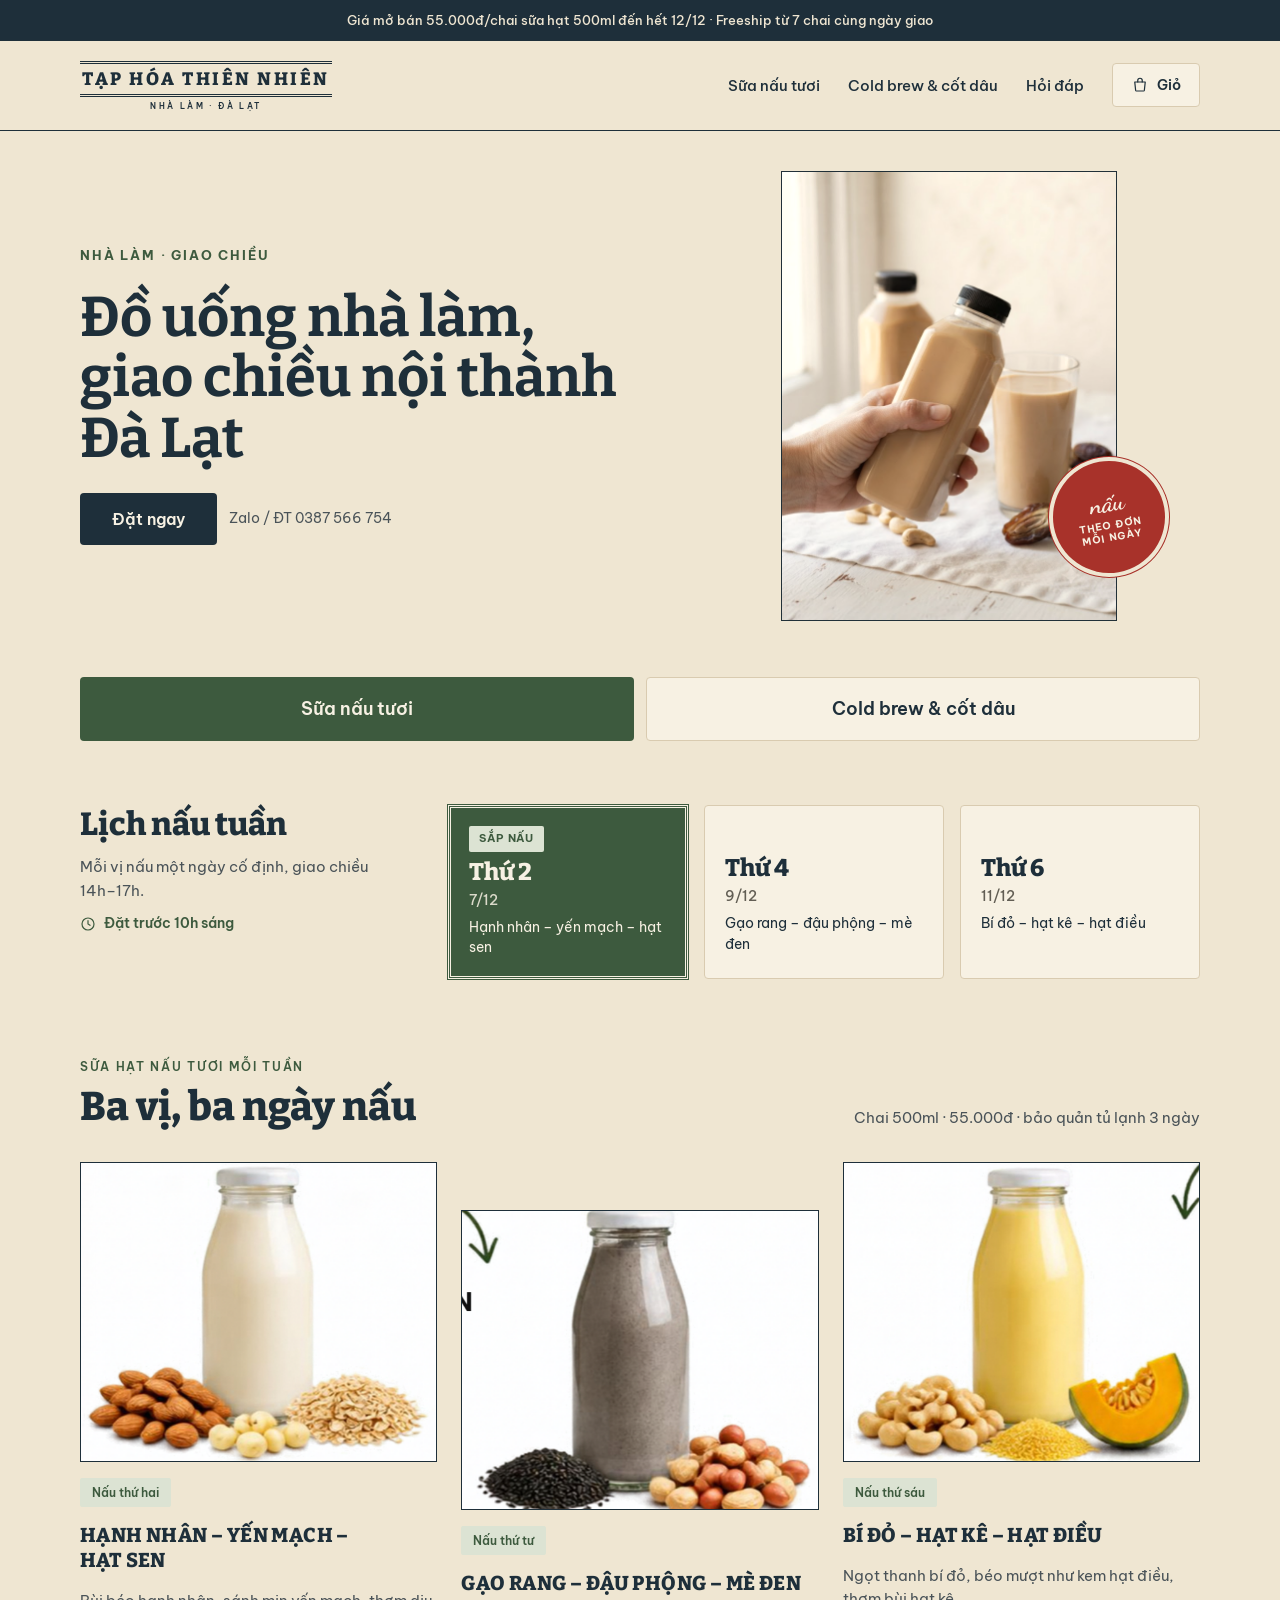
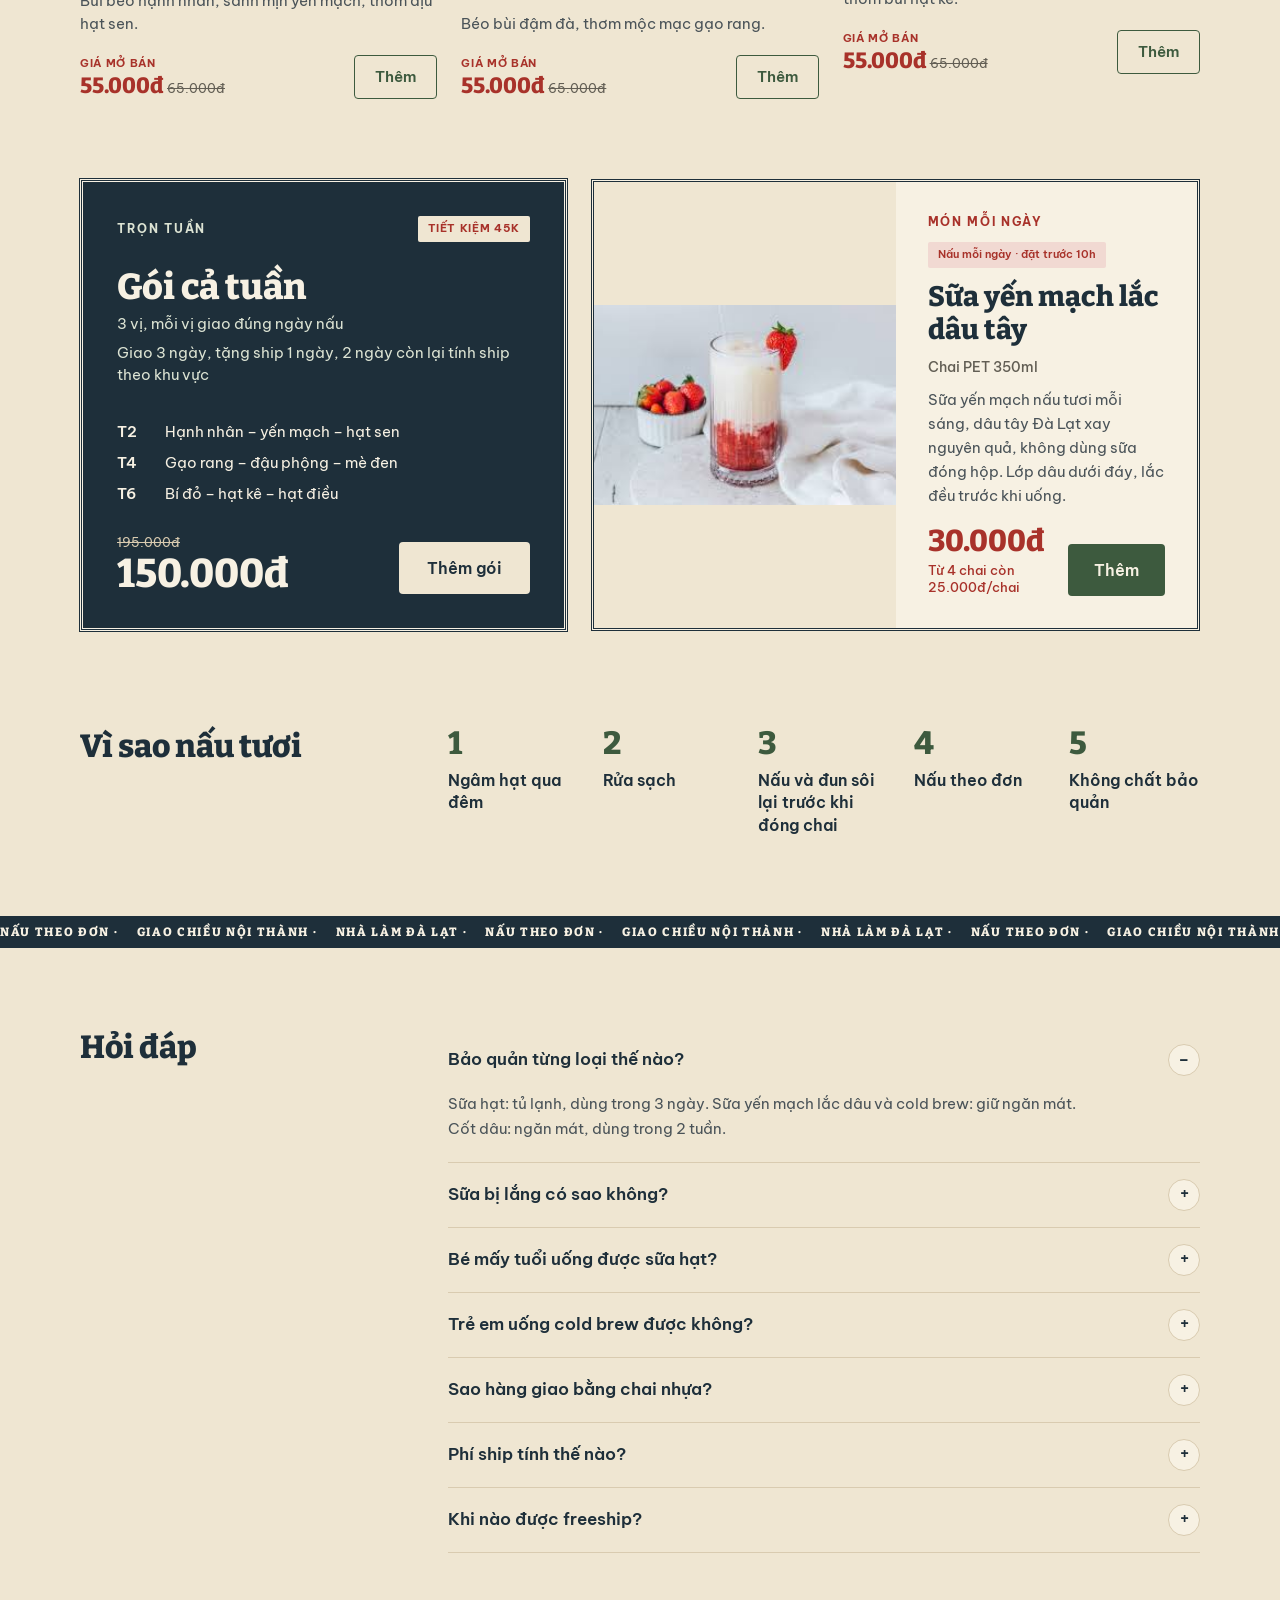
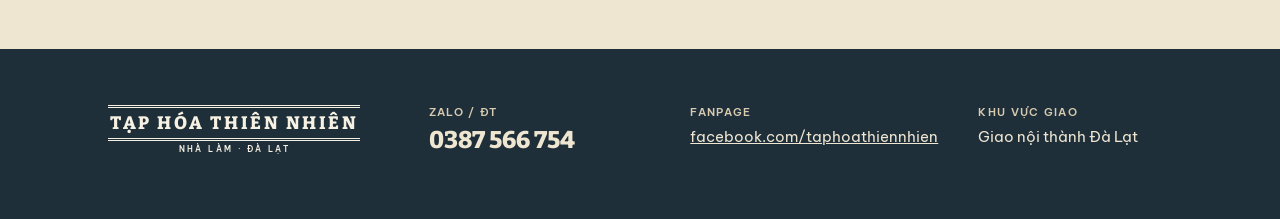
==== commit 3d573b0a: "Deploy: opening-sale nut milk prices, weekly-pack ship gift, order confirmation text - Nut milk 500m" ====
--- a/index.html
+++ b/index.html
@@ -4,7 +4,7 @@
 <meta charset="utf-8">
 <meta name="viewport" content="width=device-width, initial-scale=1, viewport-fit=cover">
 <title>Tạp hóa thiên nhiên · Đồ uống nhà làm, giao chiều nội thành Đà Lạt</title>
-<meta name="description" content="Sữa hạt nấu tươi, sữa yến mạch lắc dâu, cold brew và cốt dâu nhà làm tại Đà Lạt. Nấu theo đơn, giao chiều 14h–17h nội thành. Freeship khi đặt trên 6 chai cùng ngày giao.">
+<meta name="description" content="Sữa hạt nấu tươi, sữa yến mạch lắc dâu, cold brew và cốt dâu nhà làm tại Đà Lạt. Nấu theo đơn, giao chiều 14h–17h nội thành. Freeship từ 7 chai cùng ngày giao.">
 <meta name="theme-color" content="#1E2F3A">
 <meta name="format-detection" content="telephone=no">
 
@@ -189,6 +189,9 @@
 .nut__desc{font:400 var(--fs-small)/1.5 var(--font-body);color:var(--color-ink-2)}
 .nut__buy{display:flex;align-items:center;justify-content:space-between;gap:8px;padding-top:4px}
 .nut__price{font:800 18px/1 var(--font-heading);color:var(--color-dau)}
+.nut__prices{display:flex;flex-direction:column;gap:4px}
+.nut__promo{font:700 var(--fs-kicker)/1.25 var(--font-body);letter-spacing:.06em;text-transform:uppercase;color:var(--color-dau)}
+.nut__old{font:400 var(--fs-small)/1 var(--font-body);color:var(--color-ink-3)}
 .nut__arrow{display:flex;justify-content:center;padding:4px 0}
 .nut:nth-child(even) .nut__arrow svg{transform:scaleX(-1)}
 .duo{display:flex;flex-direction:column}
@@ -366,6 +369,7 @@
 .chip.is-closed b{text-decoration:line-through}
 .sheet__note{display:flex;align-items:center;gap:6px;font:500 var(--fs-meta)/1.4 var(--font-body);color:var(--color-sua)}
 .sheet__note svg{flex:none}
+.sheet__note--ship{color:var(--color-ink-2)}
 .packdates{display:flex;flex-direction:column;gap:6px;font:400 var(--fs-small)/1.4 var(--font-body);color:var(--color-ink-2)}
 .packdates div{display:flex;gap:10px}
 .packdates b{width:64px;flex:none;font-weight:600;color:var(--color-ink)}
@@ -785,7 +789,7 @@
    ===================================================================== */
 const CONFIG = {
   // Access key của Web3Forms (lấy ở web3forms.com bằng email nhận đơn)
-  WEB3FORMS_KEY: 'DAN-ACCESS-KEY-WEB3FORMS-VAO-DAY',
+  WEB3FORMS_KEY: '3e3c05bc-e5b6-4107-a25d-33eb61aa35df',
 
   SHOP_NAME: 'Tạp hóa thiên nhiên',
   PHONE: '0387566754',                 // dùng cho link Zalo và gọi điện
@@ -800,7 +804,7 @@
   DAYS_SELECTABLE: 7,                  // số ngày cho chọn (yến mạch lắc dâu, cold brew, cốt dâu)
   NUT_WEEKS_SELECTABLE: 3,             // sữa hạt: ngày nấu gần nhất + 2 tuần kế tiếp
 
-  FREESHIP_MIN_BOTTLES: 7,             // từ 7 chai cùng ngày giao thì freeship ("trên 6 chai")
+  FREESHIP_MIN_BOTTLES: 7,             // từ 7 chai cùng ngày giao thì freeship
   // Phí ship theo khu vực, tính 1 lần cho mỗi ngày giao chưa đủ chai freeship.
   // fee: null = shop báo phí riêng khi xác nhận đơn (web không cộng vào tổng).
   SHIP_FROM: 'trung tâm Đà Lạt',
@@ -812,6 +816,14 @@
     { id: 'z5', name: 'Trên 10 km', fee: null,  areas: 'Thái Phiên, Trại Mát, Xuân Thọ, Tà Nung' },
   ],
   SHIP_QUOTE_NOTE: 'Chưa gồm phí ship, shop báo khi xác nhận đơn',
+
+  // Giá mở bán: áp dụng cho đơn đặt đến hết ngày "until" (giờ Việt Nam). Qua ngày đó web tự về giá thường trong PRODUCTS.
+  // Muốn tắt sớm thì đặt until: '' . Gói tuần giữ giá gạch ngang gốc (listPrice), nhãn tiết kiệm tự tính lại.
+  PROMO: {
+    label: 'Giá mở bán',
+    until: '2026-12-12',
+    prices: { 'hanh-nhan': 55000, 'gao-rang': 55000, 'bi-do': 55000, 'goi-tuan': 150000 },   // gói = 3 × 55.000đ − 15.000đ
+  },
 
   // Hạt Moka Cầu Đất: true = còn hàng, false = hiện "Tạm hết"
   MOKA_AVAILABLE: true,
@@ -892,15 +904,16 @@
 };
 
 /* ===================== Nội dung tĩnh ===================== */
-const FREESHIP_TEXT = `Freeship khi đặt trên ${CONFIG.FREESHIP_MIN_BOTTLES - 1} chai cùng ngày giao`;
+const FREESHIP_TEXT = `Freeship từ ${CONFIG.FREESHIP_MIN_BOTTLES} chai cùng ngày giao`;
 const WHY = ['Ngâm hạt qua đêm', 'Rửa sạch', 'Nấu và đun sôi lại trước khi đóng chai', 'Nấu theo đơn', 'Không chất bảo quản'];
+const packShipText = p => `Giao ${p.items.length} ngày, tặng ship 1 ngày, ${p.items.length - 1} ngày còn lại tính ship theo khu vực`;
 const FAQ = [
   { q: 'Bảo quản từng loại thế nào?', a: 'Sữa hạt: tủ lạnh, dùng trong 3 ngày. Sữa yến mạch lắc dâu và cold brew: giữ ngăn mát. Cốt dâu: ngăn mát, dùng trong 2 tuần.' },
   { q: 'Sữa bị lắng có sao không?', a: 'Sữa lắng là tự nhiên. Lắc đều trước khi uống.' },
   { q: 'Bé mấy tuổi uống được sữa hạt?', a: 'Bé từ 2 tuổi uống được sữa hạt với lượng nhỏ. Bé dưới 2 tuổi chưa nên uống, và sữa hạt không thay sữa mẹ hay sữa công thức.' },
   { q: 'Trẻ em uống cold brew được không?', a: 'Cold brew có caffeine, không dành cho trẻ em.' },
   { q: 'Sao hàng giao bằng chai nhựa?', a: 'Hàng giao bằng chai nhựa PET để tiện vận chuyển.' },
-  { q: 'Phí ship tính thế nào?', get a() { return CONFIG.SHIP_ZONES.map(z => `${z.name}: ${z.fee == null ? 'shop báo riêng' : money(z.fee)}`).join('. ') + `. Khoảng cách tính từ ${CONFIG.SHIP_FROM}, mỗi ngày giao tính ship 1 lần.`; } },
+  { q: 'Phí ship tính thế nào?', get a() { return CONFIG.SHIP_ZONES.map(z => `${z.name}: ${z.fee == null ? 'shop báo riêng' : money(z.fee)}`).join('. ') + `. Khoảng cách tính từ ${CONFIG.SHIP_FROM}, mỗi ngày giao tính ship 1 lần. Gói cả tuần được tặng ship 1 ngày.`; } },
   { q: 'Khi nào được freeship?', a: FREESHIP_TEXT + '.' },
 ];
 const STEPS = [
@@ -987,6 +1000,27 @@
 const stillOrderable = (p, iso) => iso >= datesFor(p)[0].iso;
 
 /* ===================== Giá ===================== */
+/* Giá mở bán: ghi đè giá sản phẩm lúc mở trang, giá cũ chuyển thành giá gạch ngang. */
+const promoOn = () => !!CONFIG.PROMO.until && vnNow().iso <= CONFIG.PROMO.until;
+function applyPromo() {
+  if (!promoOn()) return;
+  const prices = CONFIG.PROMO.prices;
+  Object.keys(prices).forEach(id => {
+    const p = prod(id);
+    if (!p || p.type === 'pack') return;
+    p.listPrice = p.price; p.price = prices[id]; p.promo = true;
+  });
+  Object.keys(prices).forEach(id => {
+    const p = prod(id);
+    if (!p || p.type !== 'pack') return;
+    p.listPrice = p.listPrice || p.price; p.price = prices[id]; p.promo = true;
+    p.tag = `Tiết kiệm ${moneyK(p.listPrice - p.price)}`;
+  });
+}
+const promoText = () => {
+  const nut = byType('nut').find(p => p.promo);
+  return nut ? `${CONFIG.PROMO.label} ${money(nut.price)}/chai sữa hạt 500ml đến hết ${dm2(CONFIG.PROMO.until)}` : '';
+};
 function tierPrice(p, qty) {
   const t = p.tier;
   if (!t) return p.price * qty;
@@ -1046,7 +1080,7 @@
 function cartGroups() {
   const map = {}, zone = shipZone(state.zone);
   cartLines().forEach(l => { (map[l.date] = map[l.date] || []).push(l); });
-  return Object.keys(map).sort().map(date => {
+  const groups = Object.keys(map).sort().map(date => {
     const lines = map[date];
     const bottles = lines.reduce((s, l) => s + l.bottles, 0);
     const free = bottles >= CONFIG.FREESHIP_MIN_BOTTLES;
@@ -1059,16 +1093,24 @@
       valid: lines.every(l => l.valid),
     };
   });
+  // Gói cả tuần: tặng ship 1 ngày giao (ngày muộn nhất trong gói còn phải tính ship)
+  state.cart.filter(e => prod(e.productId).type === 'pack').forEach(e => {
+    const g = e.pack.map(it => groups.find(x => x.date === it.iso)).reverse().find(x => x && !x.free && !x.packFree);
+    if (g) { g.packFree = true; if (g.ship !== null || zone) g.ship = 0; }
+  });
+  return groups;
 }
 const cartTotal = groups => groups.reduce((s, g) => s + g.total, 0);
 const shipTotal = groups => groups.reduce((s, g) => s + (g.ship || 0), 0);
 const shipUnknown = groups => groups.some(g => g.ship === null);
 const grandTotal = groups => cartTotal(groups) + shipTotal(groups);
-const shipLabel = g => g.free ? 'Freeship' : g.ship === null ? 'Phí ship báo sau' : `Ship ${money(g.ship)}`;
+const PACK_FREE_TEXT = 'Tặng ship (gói cả tuần)';
+const charged = g => !g.free && !g.packFree;
+const shipLabel = g => g.free ? 'Freeship' : g.packFree ? PACK_FREE_TEXT : g.ship === null ? 'Phí ship báo sau' : `Ship ${money(g.ship)}`;
 
 /* ===================== Dựng trang chính ===================== */
 function renderStatic() {
-  $('#announce').textContent = FREESHIP_TEXT;
+  $('#announce').textContent = [promoText(), FREESHIP_TEXT].filter(Boolean).join(' · ');
   $$('[data-phone]').forEach(el => { el.textContent = CONFIG.PHONE_DISPLAY; });
   $$('[data-phone-link]').forEach(el => { el.href = 'tel:' + CONFIG.PHONE; });
   $$('[data-fb-link]').forEach(el => { el.href = 'https://' + CONFIG.FACEBOOK; el.textContent = CONFIG.FACEBOOK; });
@@ -1111,7 +1153,7 @@
           <div class="nut__name">${esc(p.name)}</div>
           <div class="nut__desc">${esc(p.desc)}</div>
           <div class="nut__buy">
-            <div class="nut__price">${money(p.price)}</div>
+            <div class="nut__prices">${p.promo ? `<span class="nut__promo">${esc(CONFIG.PROMO.label)}</span>` : ''}<div class="nut__price">${money(p.price)}${p.listPrice ? ` <s class="nut__old">${money(p.listPrice)}</s>` : ''}</div></div>
             <button class="btn btn--outline-sua btn--sm" type="button" data-action="add" data-id="${p.id}" aria-label="Thêm ${esc(p.name)}">Thêm</button>
           </div>
         </div>
@@ -1120,7 +1162,7 @@
     </div>`).join('');
   const packCards = packs.map(p => `<div class="pack-wrap"><div class="pack">
       <div class="pack__top"><div class="pack__kicker">trọn tuần</div>${p.tag ? `<span class="pack__save">${esc(p.tag)}</span>` : ''}</div>
-      <div class="pack__title"><div class="pack__name">${esc(p.name)}</div><div class="pack__lead">${esc(p.desc)}</div></div>
+      <div class="pack__title"><div class="pack__name">${esc(p.name)}</div><div class="pack__lead">${esc(p.desc)}</div><div class="pack__lead">${packShipText(p)}</div></div>
       <div class="pack__list">${p.items.map(id => `<div><b>${DOW_SHORT[prod(id).cookDay]}</b><span>${esc(prod(id).name)}</span></div>`).join('')}</div>
       <div class="pack__buy">
         <div class="pack__prices">${p.listPrice ? `<div class="pack__old">${money(p.listPrice)}</div>` : ''}<div class="pack__price">${money(p.price)}</div></div>
@@ -1240,7 +1282,10 @@
 }
 
 /* ===================== Điều hướng ===================== */
+let shownView = null;
 function renderView() {
+  if (shownView !== null && shownView !== state.view) hideToast();   // toast của view cũ không đi theo sang view mới
+  shownView = state.view;
   ['home', 'cart', 'thanks', 'error'].forEach(v => { $('#view-' + v).hidden = state.view !== v; });
   const coldbrew = state.tab === 'coldbrew';
   $('#tab-sua').hidden = coldbrew;
@@ -1380,6 +1425,7 @@
       <div class="chips chips--grid">${options.map((o, i) => `<button class="chip${i === s.option ? ' is-on' : ''}" type="button" aria-pressed="${i === s.option}" data-action="option" data-option="${i}"><small>${o.label}</small><b>từ ${dayShort(o.iso)}</b></button>`).join('')}</div>
       <div class="packdates">${cur.items.map(it => `<div><b>${dayShort(it.iso)}</b><span>${esc(prod(it.id).name)}</span></div>`).join('')}</div>
       <div class="sheet__note">${ICON_CLOCK(14, 2)}Đặt trước ${cutoffLabel()} sáng ${lower(dayLong(options[0].iso))} để kịp tuần gần nhất</div>
+      <div class="sheet__note sheet__note--ship">${ICON_ALERT}${packShipText(p)}</div>
     </div>`;
   } else if (p.rule === 'cookday') {
     const dates = datesFor(p);
@@ -1480,7 +1526,7 @@
   $('#cart-slips').innerHTML = groups.map(g => `<div class="slip">
       <div class="slip__head">
         <div class="slip__headtext"><span class="slip__title">Phiếu đơn · ${dayLong(g.date)}</span><span class="slip__time">Giao ${CONFIG.DELIVERY_WINDOW}</span></div>
-        ${g.free ? '<span class="slip__free">Freeship</span>' : ''}
+        ${g.free ? '<span class="slip__free">Freeship</span>' : g.packFree ? '<span class="slip__free">Tặng ship</span>' : ''}
       </div>
       ${g.lines.map(l => `<div class="line">
         <img class="line__img" src="${imgSrc(l.img)}" alt="">
@@ -1497,17 +1543,17 @@
       ${g.valid ? '' : `<div class="slip__warn">${ICON_ALERT}<span>Ngày này đã qua giờ chốt đơn. Bạn xóa món rồi chọn lại ngày giao khác nhé.</span></div>`}
       <div class="meter">
         <div class="meter__cells" role="img" aria-label="${g.bottles} trên ${CONFIG.FREESHIP_MIN_BOTTLES} chai để freeship">${cells(g.bottles)}</div>
-        <span class="meter__note">${g.free ? 'Đơn ngày này được freeship' : `Thêm ${g.need} chai nữa để được freeship`}</span>
+        <span class="meter__note">${g.free ? 'Đơn ngày này được freeship' : g.packFree ? 'Ngày này được tặng ship nhờ gói cả tuần' : `Thêm ${g.need} chai nữa để được freeship`}</span>
       </div>
     </div>`).join('');
-  const unfree = groups.filter(g => !g.free).length, zone = shipZone(state.zone);
+  const unfree = groups.filter(charged).length, zone = shipZone(state.zone);
   $('#cart-goods').textContent = money(cartTotal(groups));
   $('#cart-shiplabel').textContent = unfree > 1 && zone && zone.fee != null ? `Phí ship (${unfree} ngày giao × ${money(zone.fee)})` : 'Phí ship';
-  $('#cart-ship').textContent = unfree === 0 ? 'Freeship' : !zone ? 'Chọn khu vực' : zone.fee == null ? 'Shop báo riêng' : money(shipTotal(groups));
+  $('#cart-ship').textContent = unfree === 0 ? (groups.some(g => g.packFree) ? 'Tặng ship' : 'Freeship') : !zone ? 'Chọn khu vực' : zone.fee == null ? 'Shop báo riêng' : money(shipTotal(groups));
   $('#cart-total').textContent = money(grandTotal(groups));
-  $('#cart-shipnote').textContent = unfree === 0 ? 'Tất cả ngày giao trong đơn đều được freeship'
+  $('#cart-shipnote').textContent = unfree === 0 ? 'Không ngày giao nào trong đơn phải tính ship'
     : (!zone ? 'Chọn khu vực giao bên dưới để web tính phí ship' : zone.fee == null ? CONFIG.SHIP_QUOTE_NOTE : 'Đã gồm phí ship')
-      + (groups.length > 1 ? `. Mỗi ngày giao tính ship 1 lần${unfree < groups.length ? ', ngày đã freeship thì không tính' : ''}.` : '');
+      + (groups.length > 1 ? `. Mỗi ngày giao tính ship 1 lần${unfree < groups.length ? ', ngày freeship hoặc được tặng ship thì không tính' : ''}.` : '');
   renderFormState();
 }
 function renderFormState() {
@@ -1588,6 +1634,22 @@
 const payText = order => payMethod(order.customer.payment).name
   + (order.customer.payment === 'transfer' && order.groups.length > 1 ? ` (khách chuyển 1 lần cho cả đơn ${money(order.total)})` : '');
 const zoneText = c => { const z = shipZone(c.zone); return z ? `${z.name} (${z.areas})` : '(chưa chọn)'; };
+/* Tin nhắn xác nhận cả đơn, viết sẵn để shop copy từ email rồi dán vào Zalo của khách. */
+function confirmText(order) {
+  const c = order.customer, bank = CONFIG.BANK, unknown = shipUnknown(order.groups);
+  const out = [`${CONFIG.SHOP_NAME} xin xác nhận đơn ${order.code} của bạn ${c.name}:`, ''];
+  order.groups.forEach(g => {
+    out.push(`▸ Giao ${DOW_LONG[dowOf(g.date)]} ${dm2(g.date)} · ${CONFIG.DELIVERY_WINDOW}`);
+    g.lines.forEach(l => out.push(lineText(l)));
+    out.push(g.free ? 'Phí ship: Freeship' : g.packFree ? `Phí ship: ${PACK_FREE_TEXT}` : g.ship === null ? 'Phí ship: [shop điền]' : `Phí ship: ${money(g.ship)}`, '');
+  });
+  out.push(unknown ? `Tiền hàng: ${money(order.goods)} + phí ship ở trên` : `Tổng tiền: ${money(order.total)}` + (order.ship ? ` (tiền hàng ${money(order.goods)} + ship ${money(order.ship)})` : ''));
+  out.push(c.payment === 'transfer'
+    ? `Thanh toán: chuyển khoản trước vào ${bank.name} ${bank.account} (${bank.holder}), nội dung ${order.code}`
+    : `Thanh toán: ${lower(payMethod(c.payment).name)}`);
+  out.push(`Giao đến: ${c.address}`, '', `Cần đổi gì bạn nhắn shop qua Zalo ${CONFIG.PHONE_DISPLAY} nhé. Cảm ơn bạn!`);
+  return out.join('\n');
+}
 function daySubject(order, g) {
   return `[${DOW_SHORT[dowOf(g.date)]} ${dm2(g.date)}] ${order.code} · ${g.bottles} chai${g.free ? ' · FREESHIP' : ''} · ${order.customer.name}`;
 }
@@ -1602,7 +1664,7 @@
     '',
     `Tổng số chai: ${g.bottles}`,
     `Tiền hàng ngày này: ${money(g.total)}`,
-    g.free ? 'Phí ship: Freeship' : g.ship === null ? `Phí ship: ${CONFIG.SHIP_QUOTE_NOTE}` : `Phí ship: ${money(g.ship)}`,
+    g.free ? 'Phí ship: Freeship' : g.packFree ? `Phí ship: ${PACK_FREE_TEXT}` : g.ship === null ? `Phí ship: ${CONFIG.SHIP_QUOTE_NOTE}` : `Phí ship: ${money(g.ship)}`,
     `Tổng thu ngày này: ${money(g.total + (g.ship || 0))}${g.ship === null ? ' + phí ship' : ''}`,
     `Thanh toán: ${payText(order)}`,
     '',
@@ -1611,6 +1673,10 @@
     `Địa chỉ: ${c.address}`,
     `Khu vực: ${zoneText(c)}`,
     `Ghi chú: ${c.note || '(không có)'}`,
+    '',
+    ...(index === 0
+      ? ['===== TIN NHẮN XÁC NHẬN · copy phần dưới, dán vào Zalo của khách =====', '', confirmText(order)]
+      : [`Tin nhắn xác nhận viết sẵn cho cả đơn nằm ở email ngày 1/${n} (cùng mã ${order.code}).`]),
   ].filter(x => x !== null).join('\n');
 }
 function zaloText(order) {
@@ -1732,6 +1798,14 @@
   clearTimeout(toastTimer);
   toastTimer = setTimeout(() => el.classList.remove('is-open'), 3200);
 }
+function hideToast() {
+  const el = $('#toast');
+  clearTimeout(toastTimer);
+  el.style.transition = 'none';
+  el.classList.remove('is-open');
+  void el.offsetWidth;
+  el.style.transition = '';
+}
 function copyText(text) {
   let ok = false;
   const ta = document.createElement('textarea');
@@ -1792,6 +1866,7 @@
   const h = location.hash;
   if (h === '#coldbrew') state.tab = 'coldbrew';
   if (h === '#gio-hang') state.view = 'cart';
+  applyPromo();
   renderStatic();
   renderView();
   // Qua giờ chốt đơn trong lúc khách đang mở trang thì lịch nấu và giỏ hàng tự cập nhật
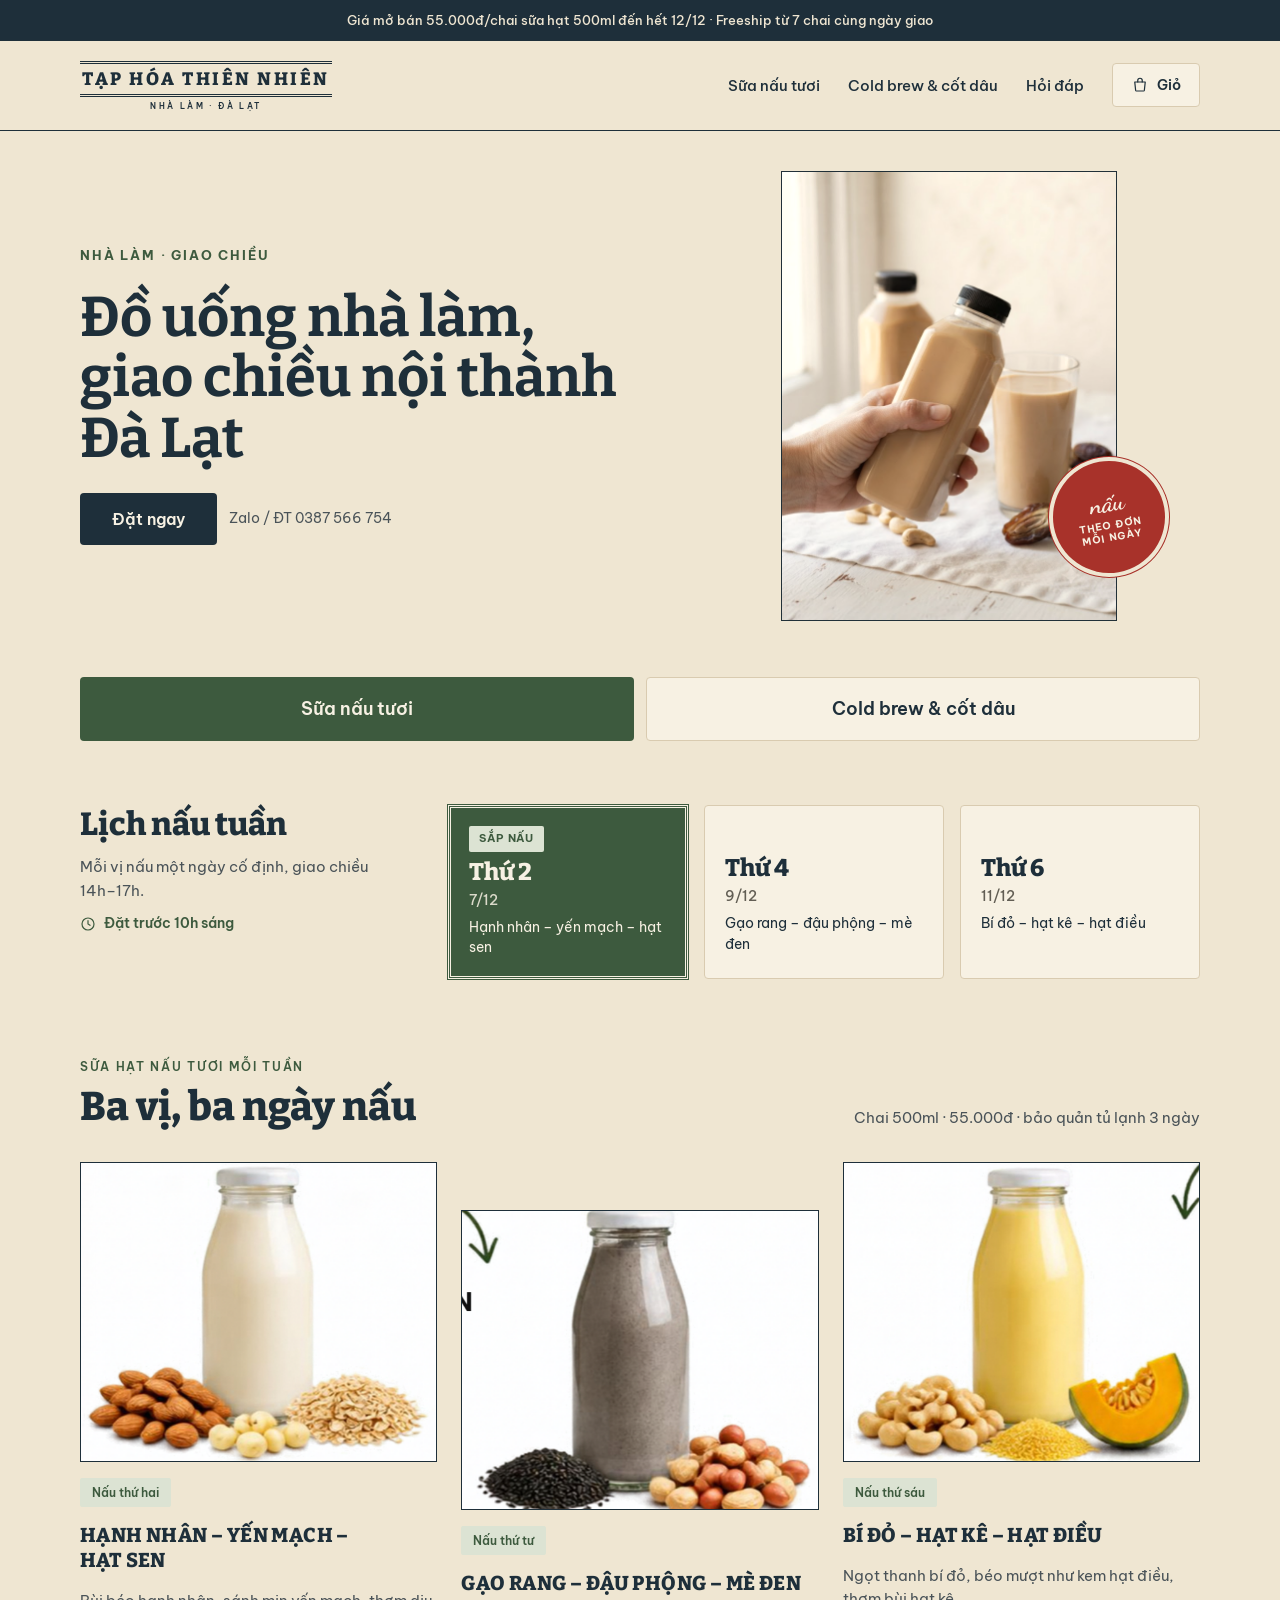
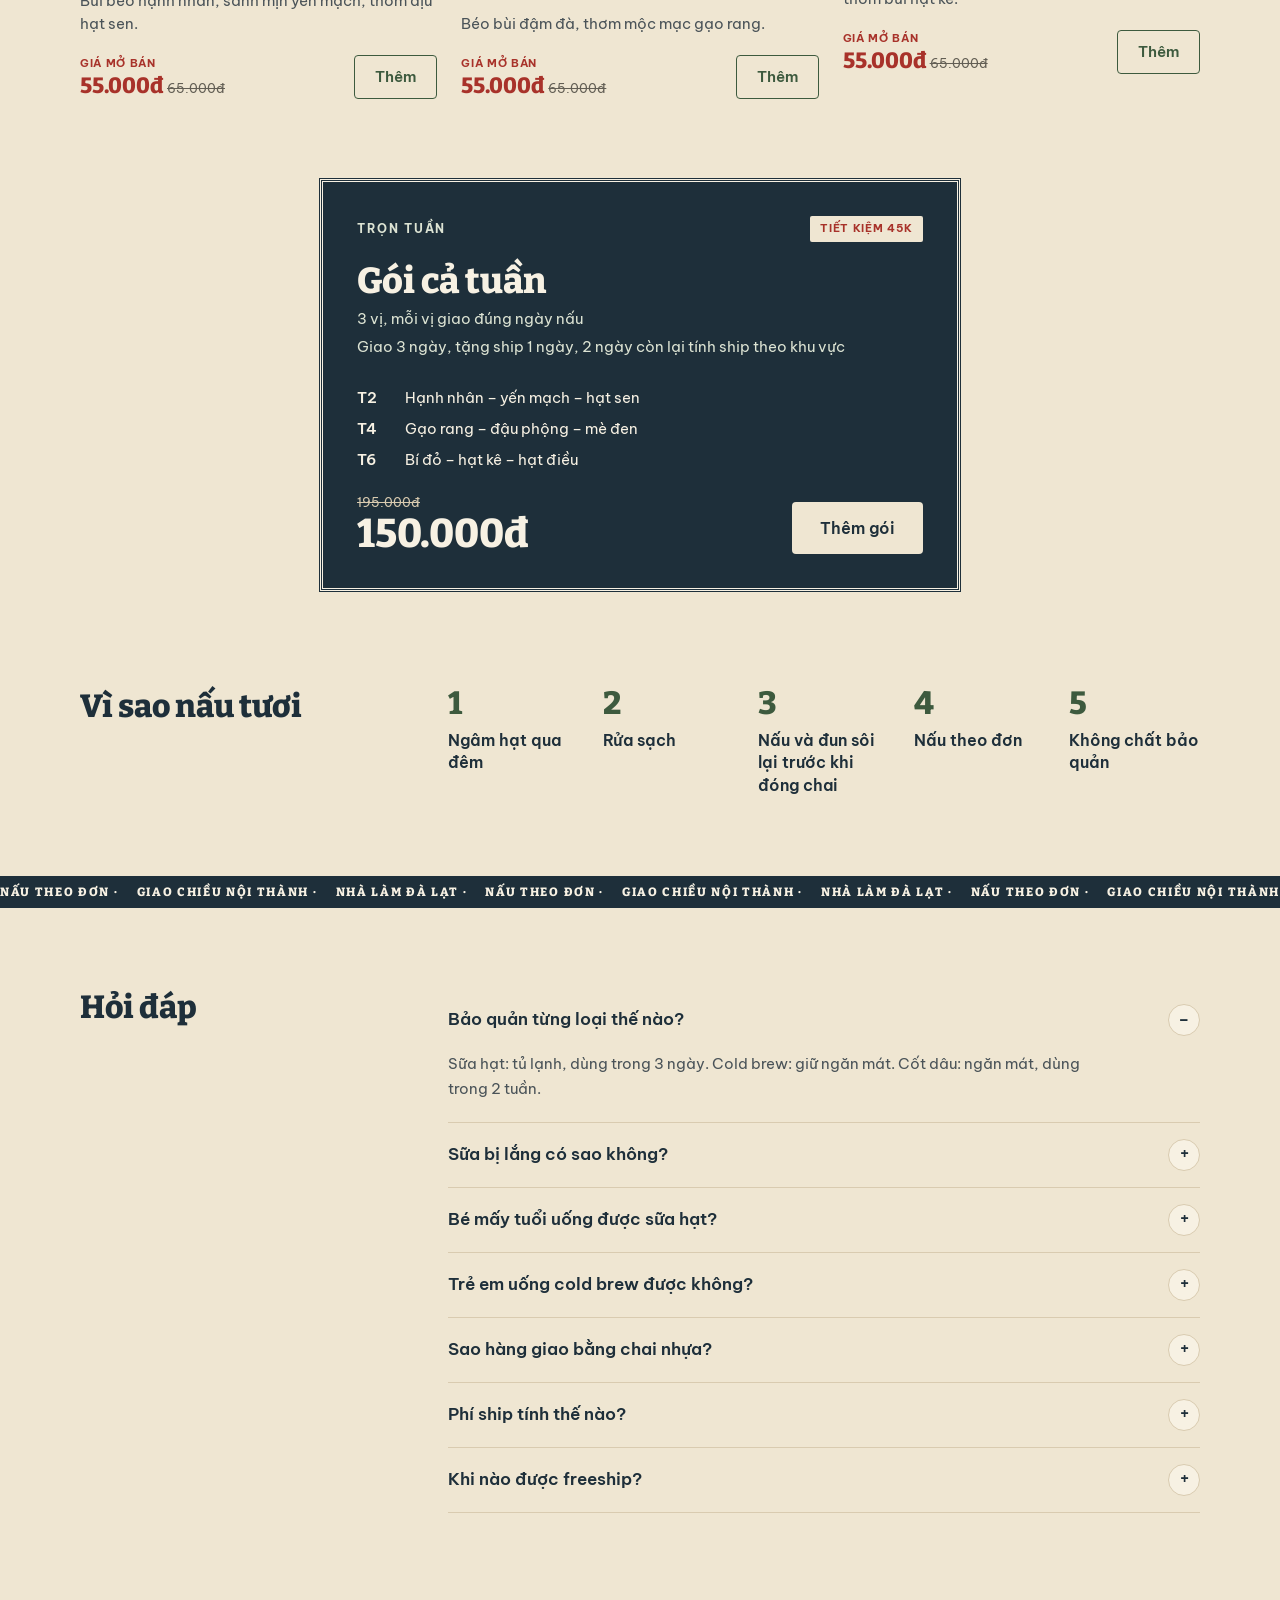
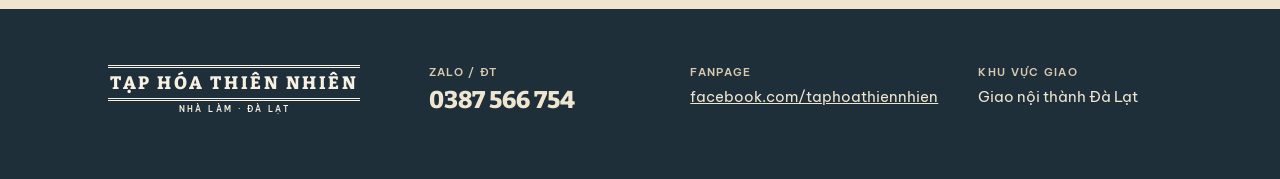
==== commit e716b598: "Deploy: remove strawberry oat milk from menu Co-Authored-By: Claude Opus 5.5 <noreply@anthropic.com>" ====
--- a/index.html
+++ b/index.html
@@ -4,7 +4,7 @@
 <meta charset="utf-8">
 <meta name="viewport" content="width=device-width, initial-scale=1, viewport-fit=cover">
 <title>Tạp hóa thiên nhiên · Đồ uống nhà làm, giao chiều nội thành Đà Lạt</title>
-<meta name="description" content="Sữa hạt nấu tươi, sữa yến mạch lắc dâu, cold brew và cốt dâu nhà làm tại Đà Lạt. Nấu theo đơn, giao chiều 14h–17h nội thành. Freeship từ 7 chai cùng ngày giao.">
+<meta name="description" content="Sữa hạt nấu tươi, cold brew và cốt dâu nhà làm tại Đà Lạt. Nấu theo đơn, giao chiều 14h–17h nội thành. Freeship từ 7 chai cùng ngày giao.">
 <meta name="theme-color" content="#1E2F3A">
 <meta name="format-detection" content="telephone=no">
 
@@ -13,7 +13,7 @@
 <meta property="og:locale" content="vi_VN">
 <meta property="og:site_name" content="Tạp hóa thiên nhiên">
 <meta property="og:title" content="Tạp hóa thiên nhiên · Đồ uống nhà làm Đà Lạt">
-<meta property="og:description" content="Sữa hạt nấu tươi, sữa yến mạch lắc dâu, cold brew và cốt dâu. Nấu theo đơn, giao chiều nội thành Đà Lạt.">
+<meta property="og:description" content="Sữa hạt nấu tươi, cold brew và cốt dâu. Nấu theo đơn, giao chiều nội thành Đà Lạt.">
 <meta property="og:url" content="https://orcdl.github.io/">
 <meta property="og:image" content="https://orcdl.github.io/img/og-image.jpg">
 <meta property="og:image:width" content="1200">
@@ -555,6 +555,7 @@
   .nut__buy .btn{padding:0 20px;font-size:15px}
   .nut__arrow{display:none}
   .duo{display:grid;grid-template-columns:1fr 1.25fr;gap:24px;align-items:stretch;padding:80px var(--page-x) 0}
+  .duo--single{grid-template-columns:minmax(0,640px);justify-content:center}
   .pack-wrap,.daily{padding:0}
   .pack-wrap{display:flex}
   .pack{flex:1;padding:34px;gap:20px;justify-content:space-between}
@@ -801,7 +802,7 @@
   CUTOFF_MINUTE: 0,
   DELIVERY_WINDOW: '14h–17h',
 
-  DAYS_SELECTABLE: 7,                  // số ngày cho chọn (yến mạch lắc dâu, cold brew, cốt dâu)
+  DAYS_SELECTABLE: 7,                  // số ngày cho chọn (cold brew, cốt dâu)
   NUT_WEEKS_SELECTABLE: 3,             // sữa hạt: ngày nấu gần nhất + 2 tuần kế tiếp
 
   FREESHIP_MIN_BOTTLES: 7,             // từ 7 chai cùng ngày giao thì freeship
@@ -871,11 +872,6 @@
     { id: 'goi-tuan', type: 'pack', name: 'Gói cả tuần', desc: '3 vị, mỗi vị giao đúng ngày nấu',
       items: ['hanh-nhan', 'gao-rang', 'bi-do'], price: 185000, listPrice: 195000, tag: 'Tiết kiệm 10k', bottles: 1, img: 'chai-pet-tay.png' },
 
-    // Nhóm B · Sữa yến mạch lắc dâu tây
-    { id: 'yen-mach-dau', type: 'daily', rule: 'sameday', name: 'Sữa yến mạch lắc dâu tây',
-      desc: 'Sữa yến mạch nấu tươi mỗi sáng, dâu tây Đà Lạt xay nguyên quả, không dùng sữa đóng hộp. Lớp dâu dưới đáy, lắc đều trước khi uống.',
-      unit: 'Chai PET 350ml', unitShort: 'Chai 350ml', price: 30000, tier: { type: 'all', min: 4, price: 25000 }, bottles: 1, img: 'yen-mach-ly-ngang.png' },
-
     // Nhóm C · Cold brew & combo
     { id: 'chai-lac-dau', type: 'coldbrew', rule: 'nextday', name: 'Chai lắc dâu 330ml',
       desc: 'Cốt dâu dưới đáy, cold brew phía trên, lắc là uống', sub: '4 chai: 145k', sheetNote: '4 chai: 145.000đ',
@@ -908,7 +904,7 @@
 const WHY = ['Ngâm hạt qua đêm', 'Rửa sạch', 'Nấu và đun sôi lại trước khi đóng chai', 'Nấu theo đơn', 'Không chất bảo quản'];
 const packShipText = p => `Giao ${p.items.length} ngày, tặng ship 1 ngày, ${p.items.length - 1} ngày còn lại tính ship theo khu vực`;
 const FAQ = [
-  { q: 'Bảo quản từng loại thế nào?', a: 'Sữa hạt: tủ lạnh, dùng trong 3 ngày. Sữa yến mạch lắc dâu và cold brew: giữ ngăn mát. Cốt dâu: ngăn mát, dùng trong 2 tuần.' },
+  { q: 'Bảo quản từng loại thế nào?', a: 'Sữa hạt: tủ lạnh, dùng trong 3 ngày. Cold brew: giữ ngăn mát. Cốt dâu: ngăn mát, dùng trong 2 tuần.' },
   { q: 'Sữa bị lắng có sao không?', a: 'Sữa lắng là tự nhiên. Lắc đều trước khi uống.' },
   { q: 'Bé mấy tuổi uống được sữa hạt?', a: 'Bé từ 2 tuổi uống được sữa hạt với lượng nhỏ. Bé dưới 2 tuổi chưa nên uống, và sữa hạt không thay sữa mẹ hay sữa công thức.' },
   { q: 'Trẻ em uống cold brew được không?', a: 'Cold brew có caffeine, không dành cho trẻ em.' },
@@ -1201,7 +1197,7 @@
       <div class="nuts__sub">${first ? `${esc(first.unit)} · ${money(first.price)} · ` : ''}bảo quản tủ lạnh 3 ngày</div>
     </section>
     <div class="nuts">${nutCards}</div>
-    <div class="duo">${packCards}${dailyCards}</div>
+    <div class="duo${dailyCards ? '' : ' duo--single'}">${packCards}${dailyCards}</div>
     <section class="sec why">
       <h2>Vì sao nấu tươi</h2>
       <div class="why__list">${WHY.map((t, i) => `<div class="why__item"><span class="why__n">${i + 1}</span><div class="why__t">${esc(t)}</div></div>`).join('')}</div>
